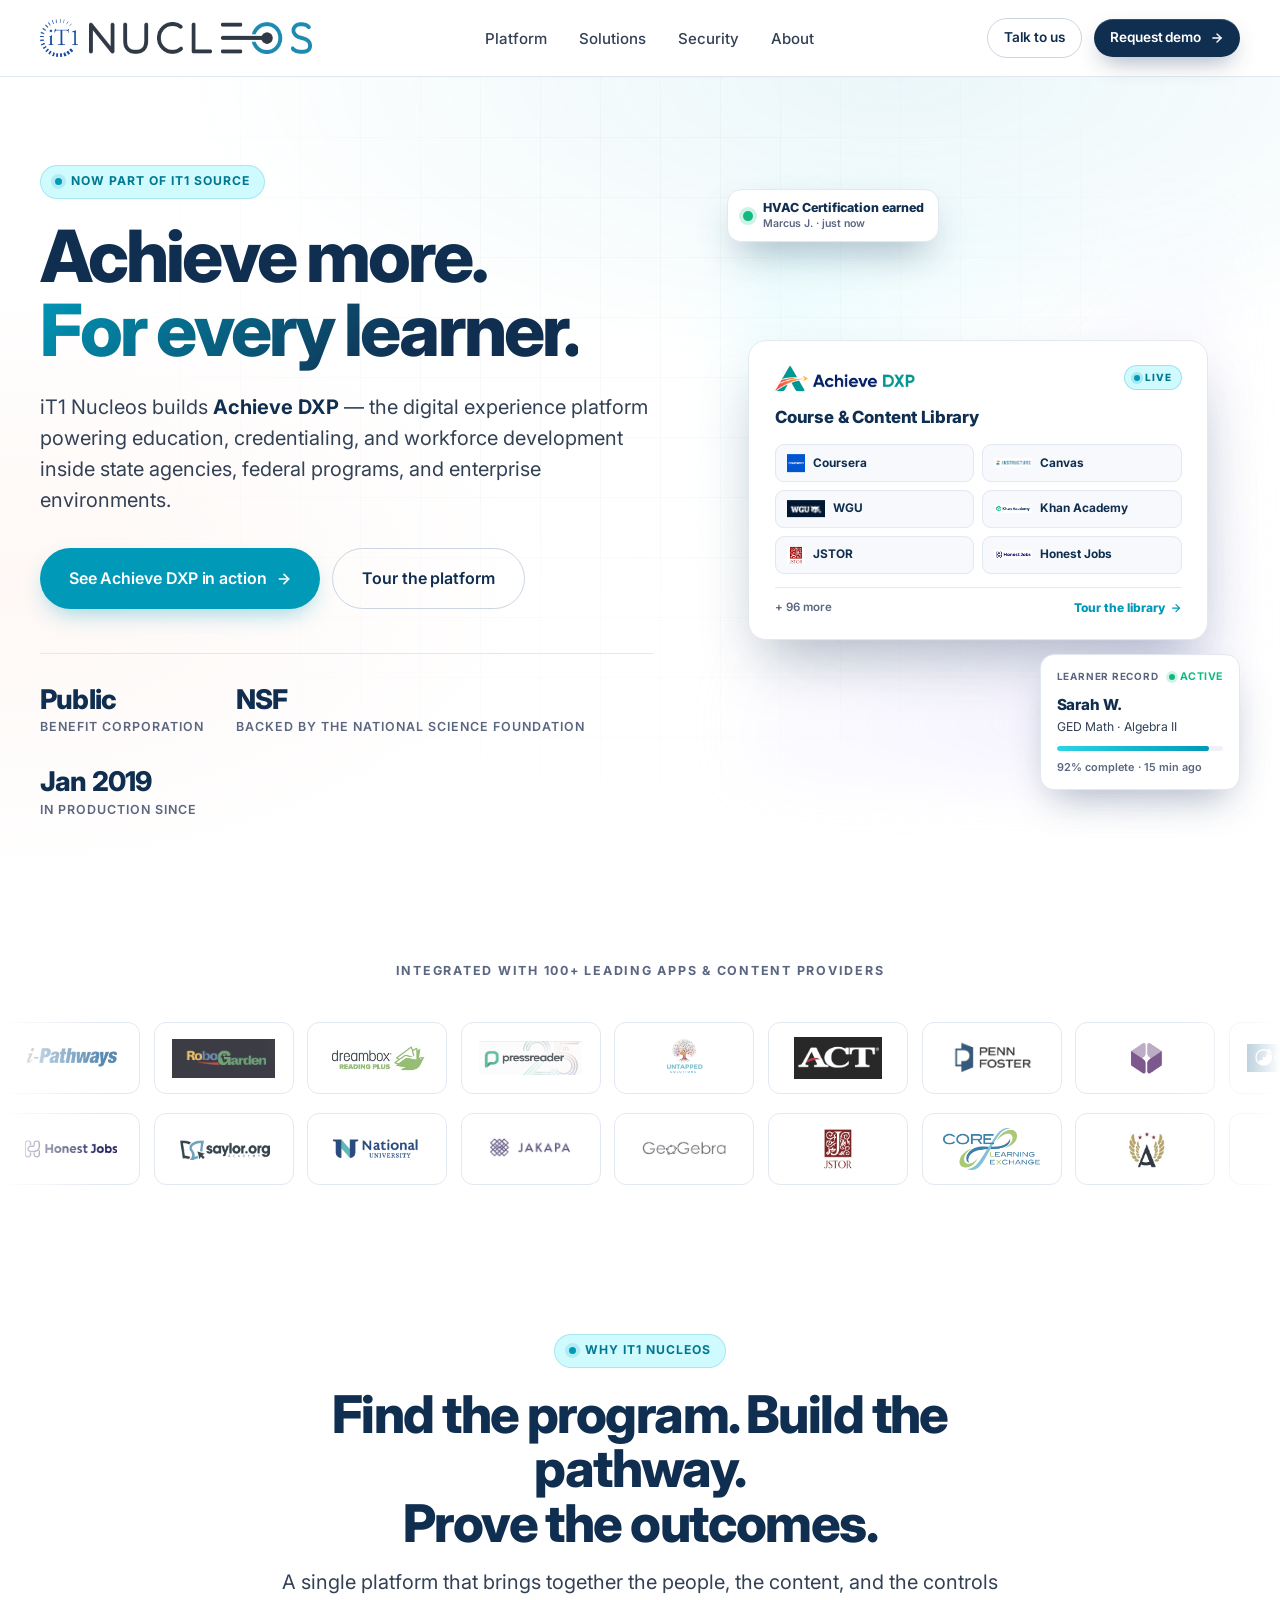
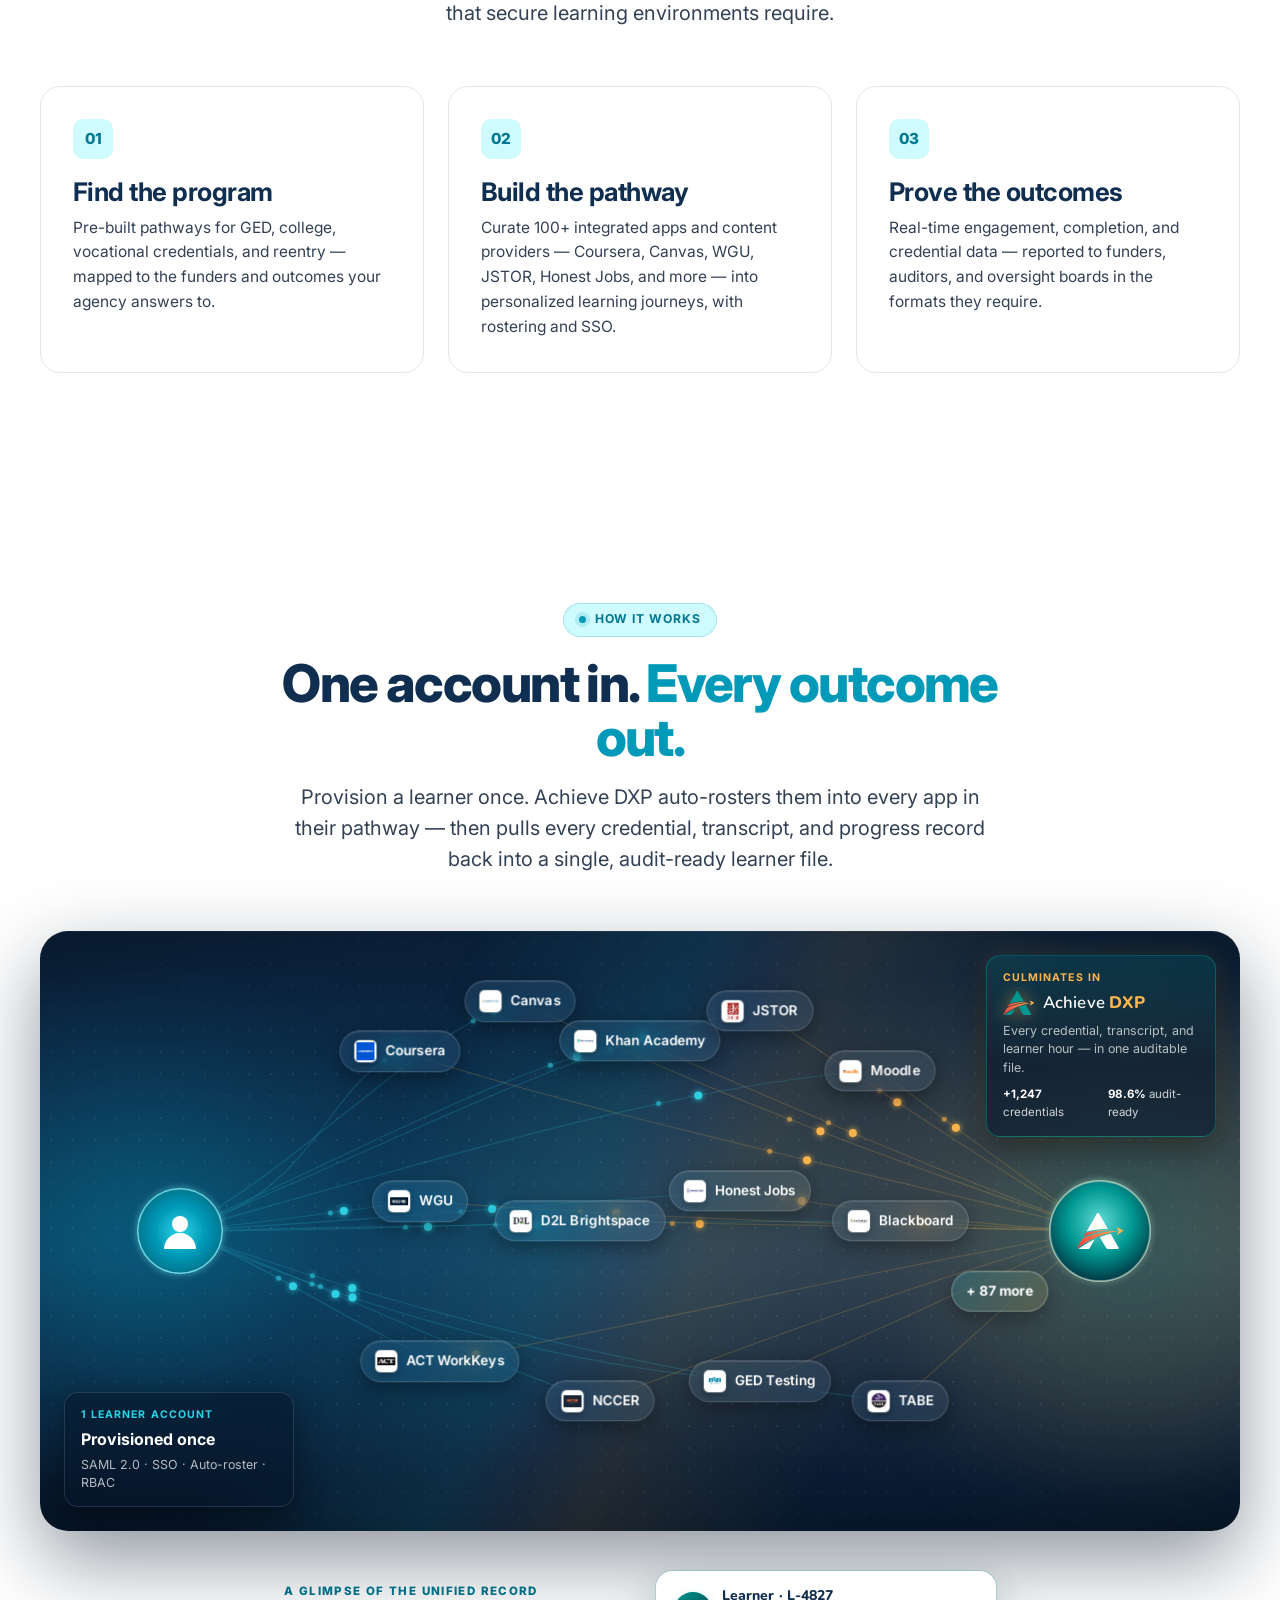
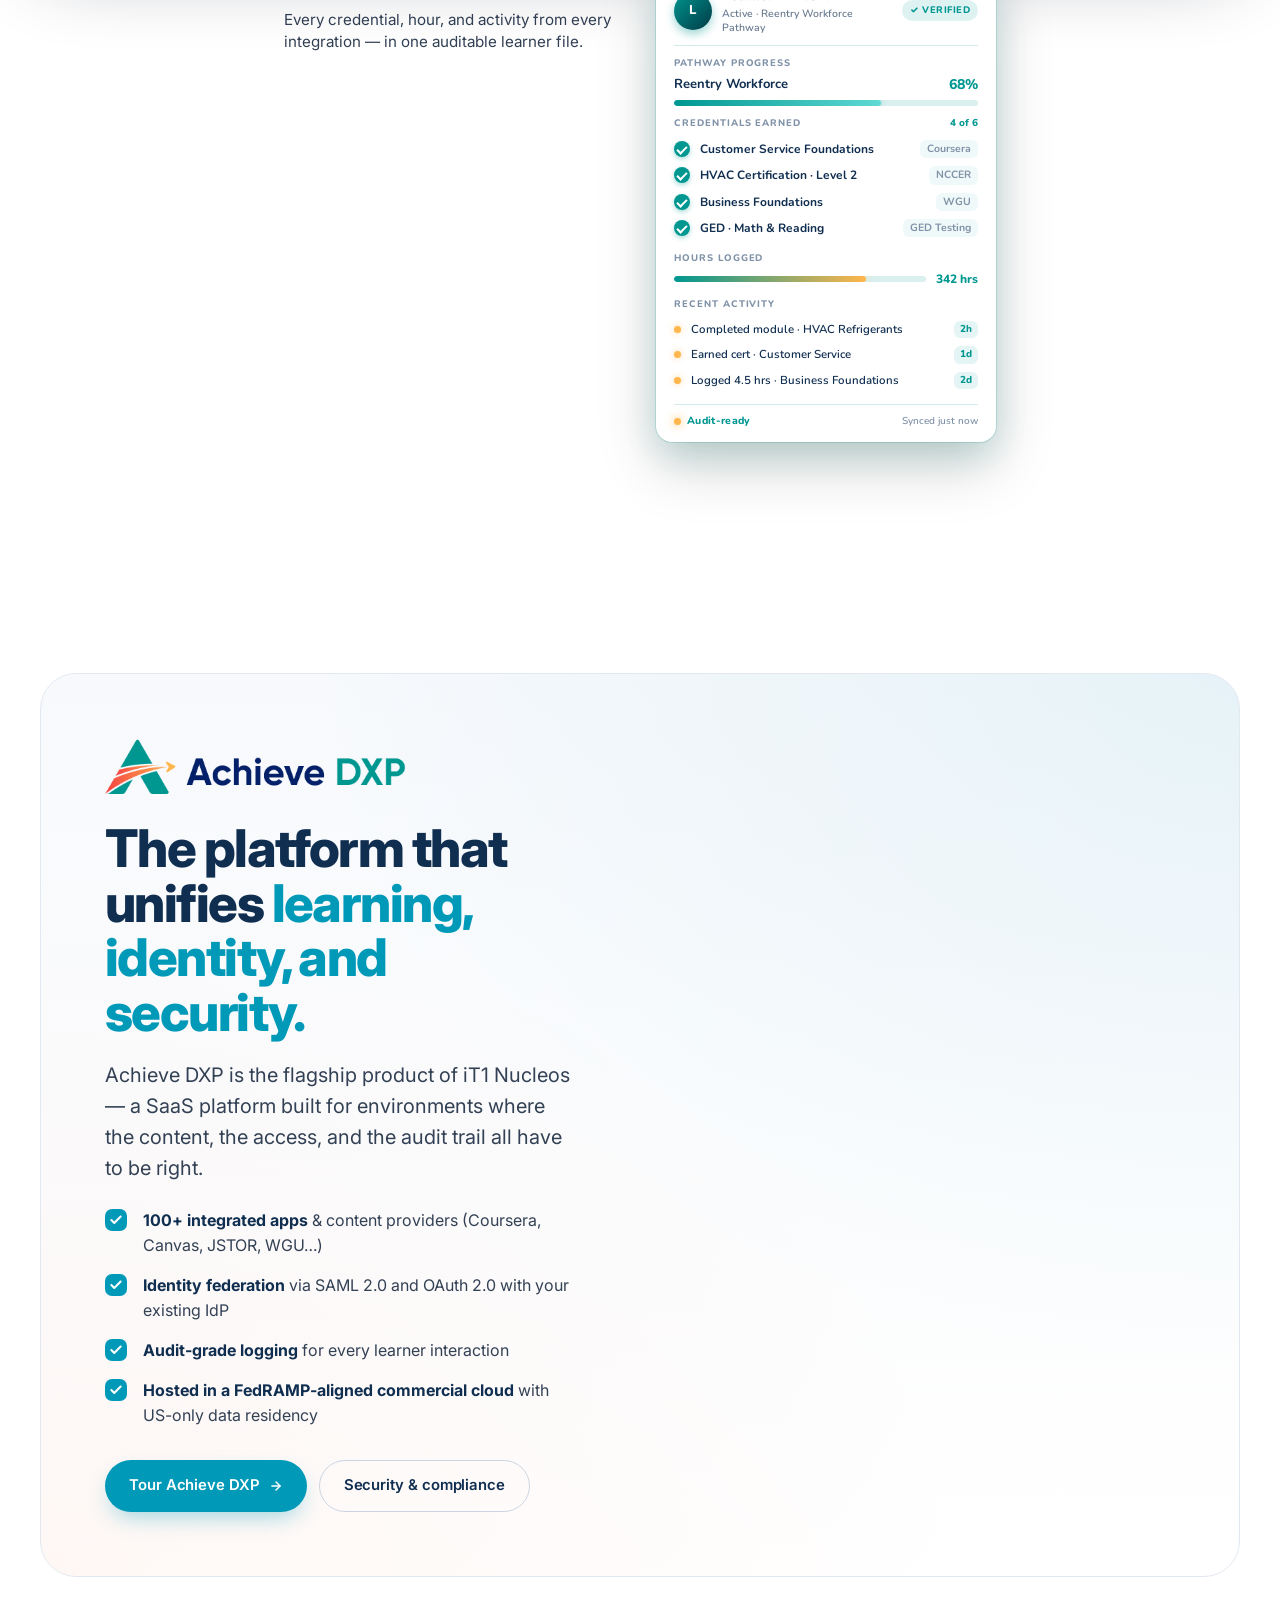
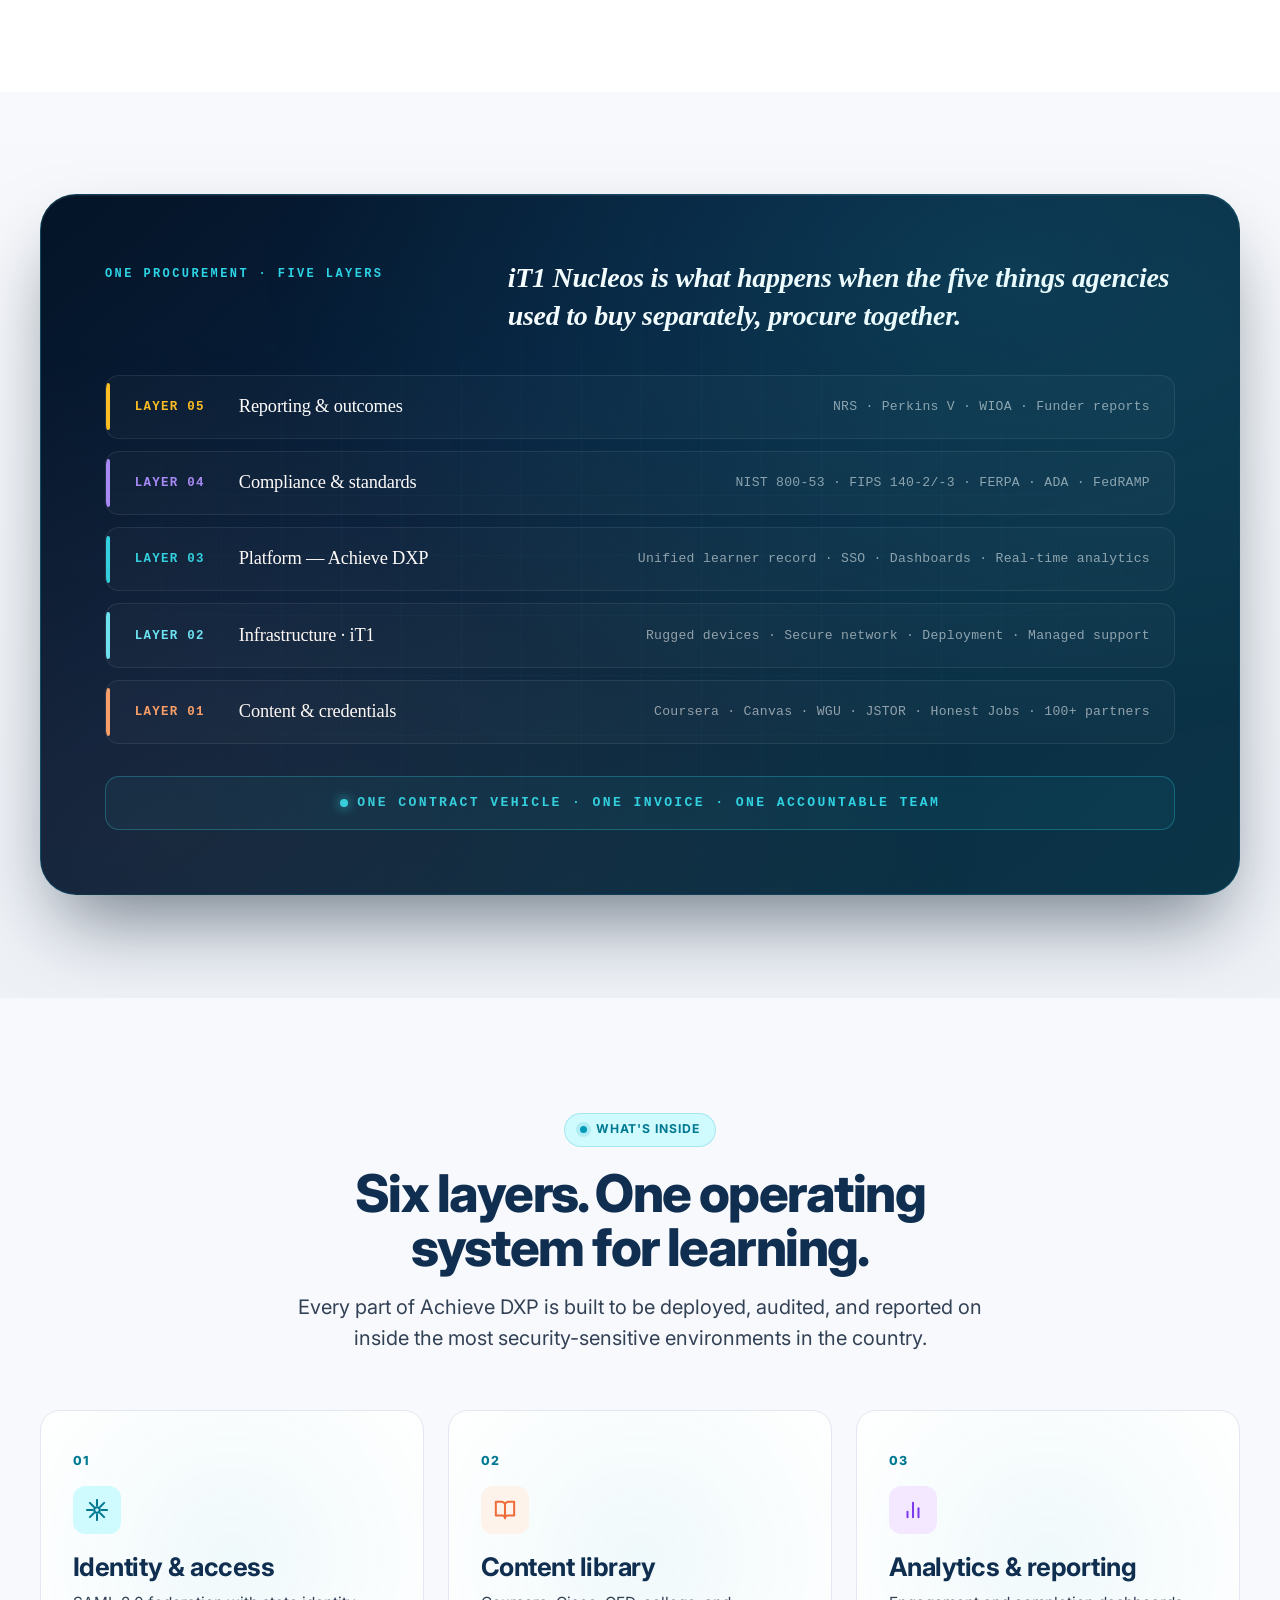
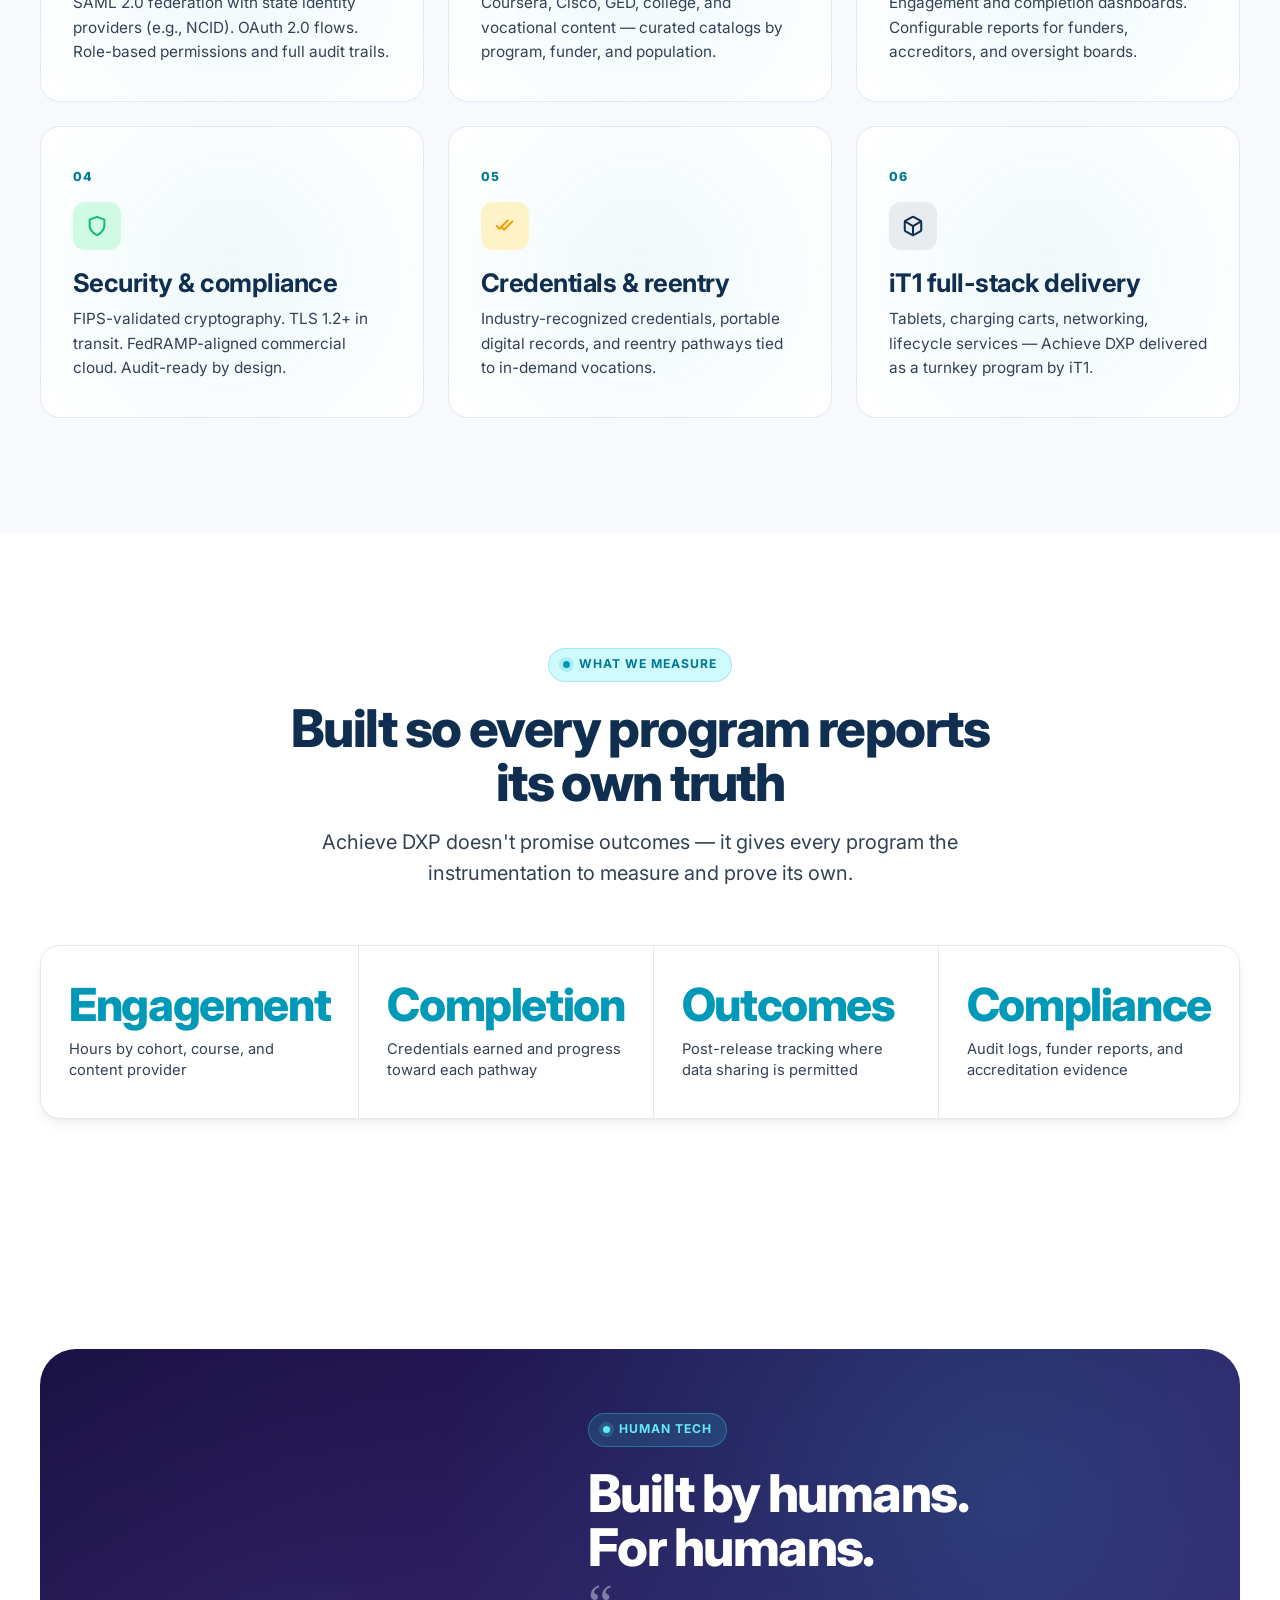
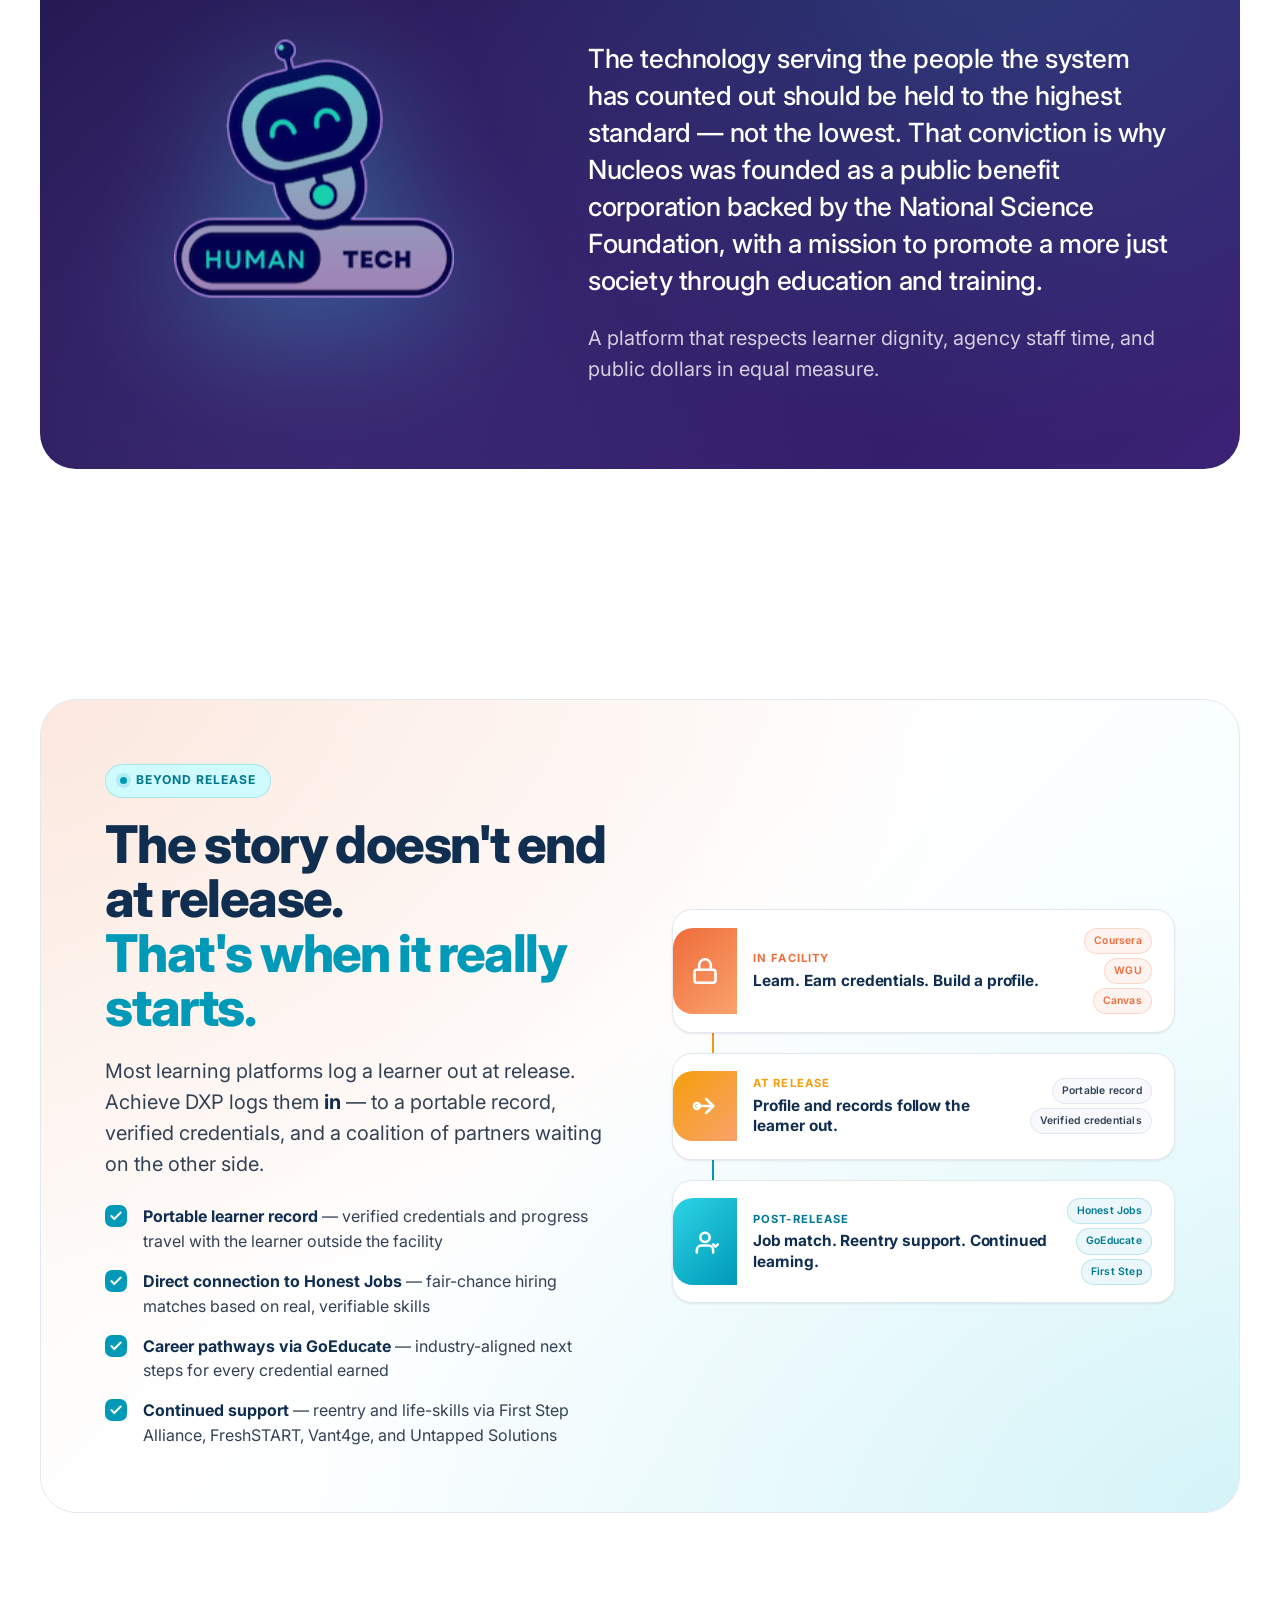
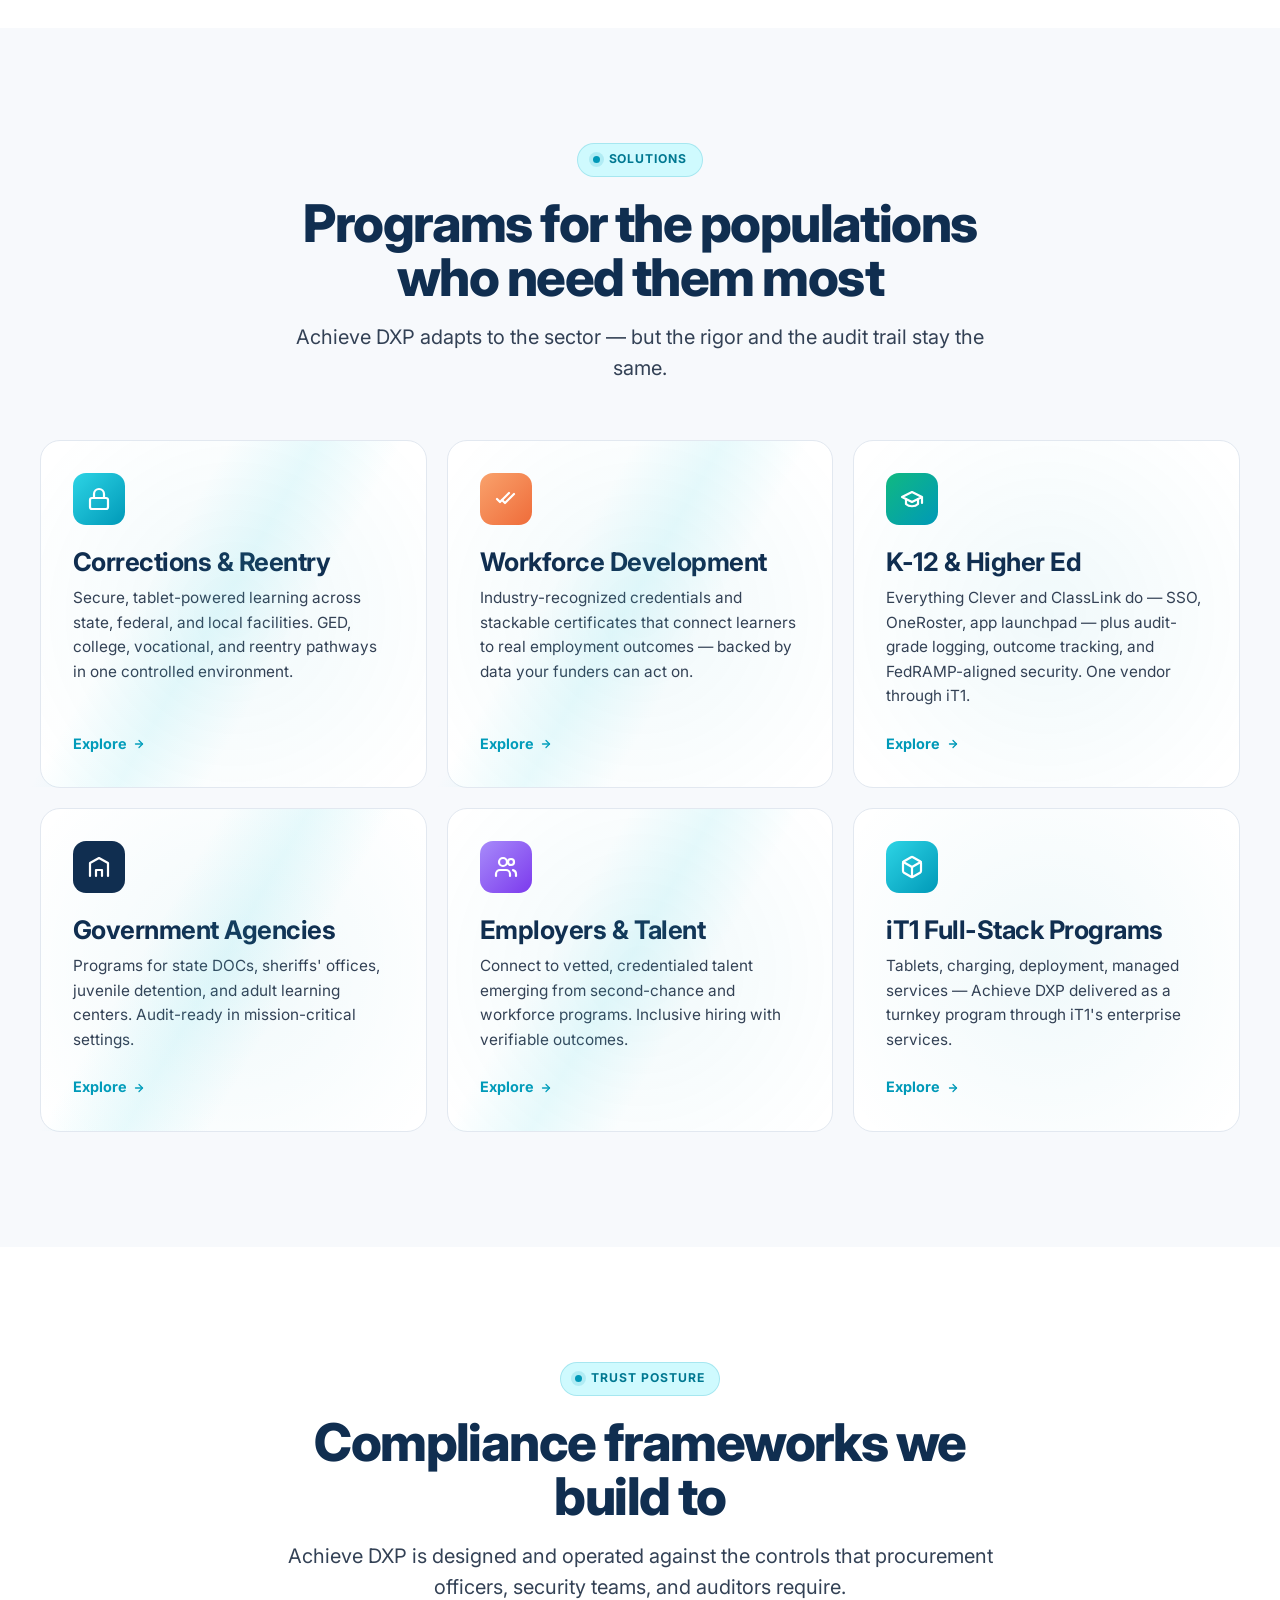
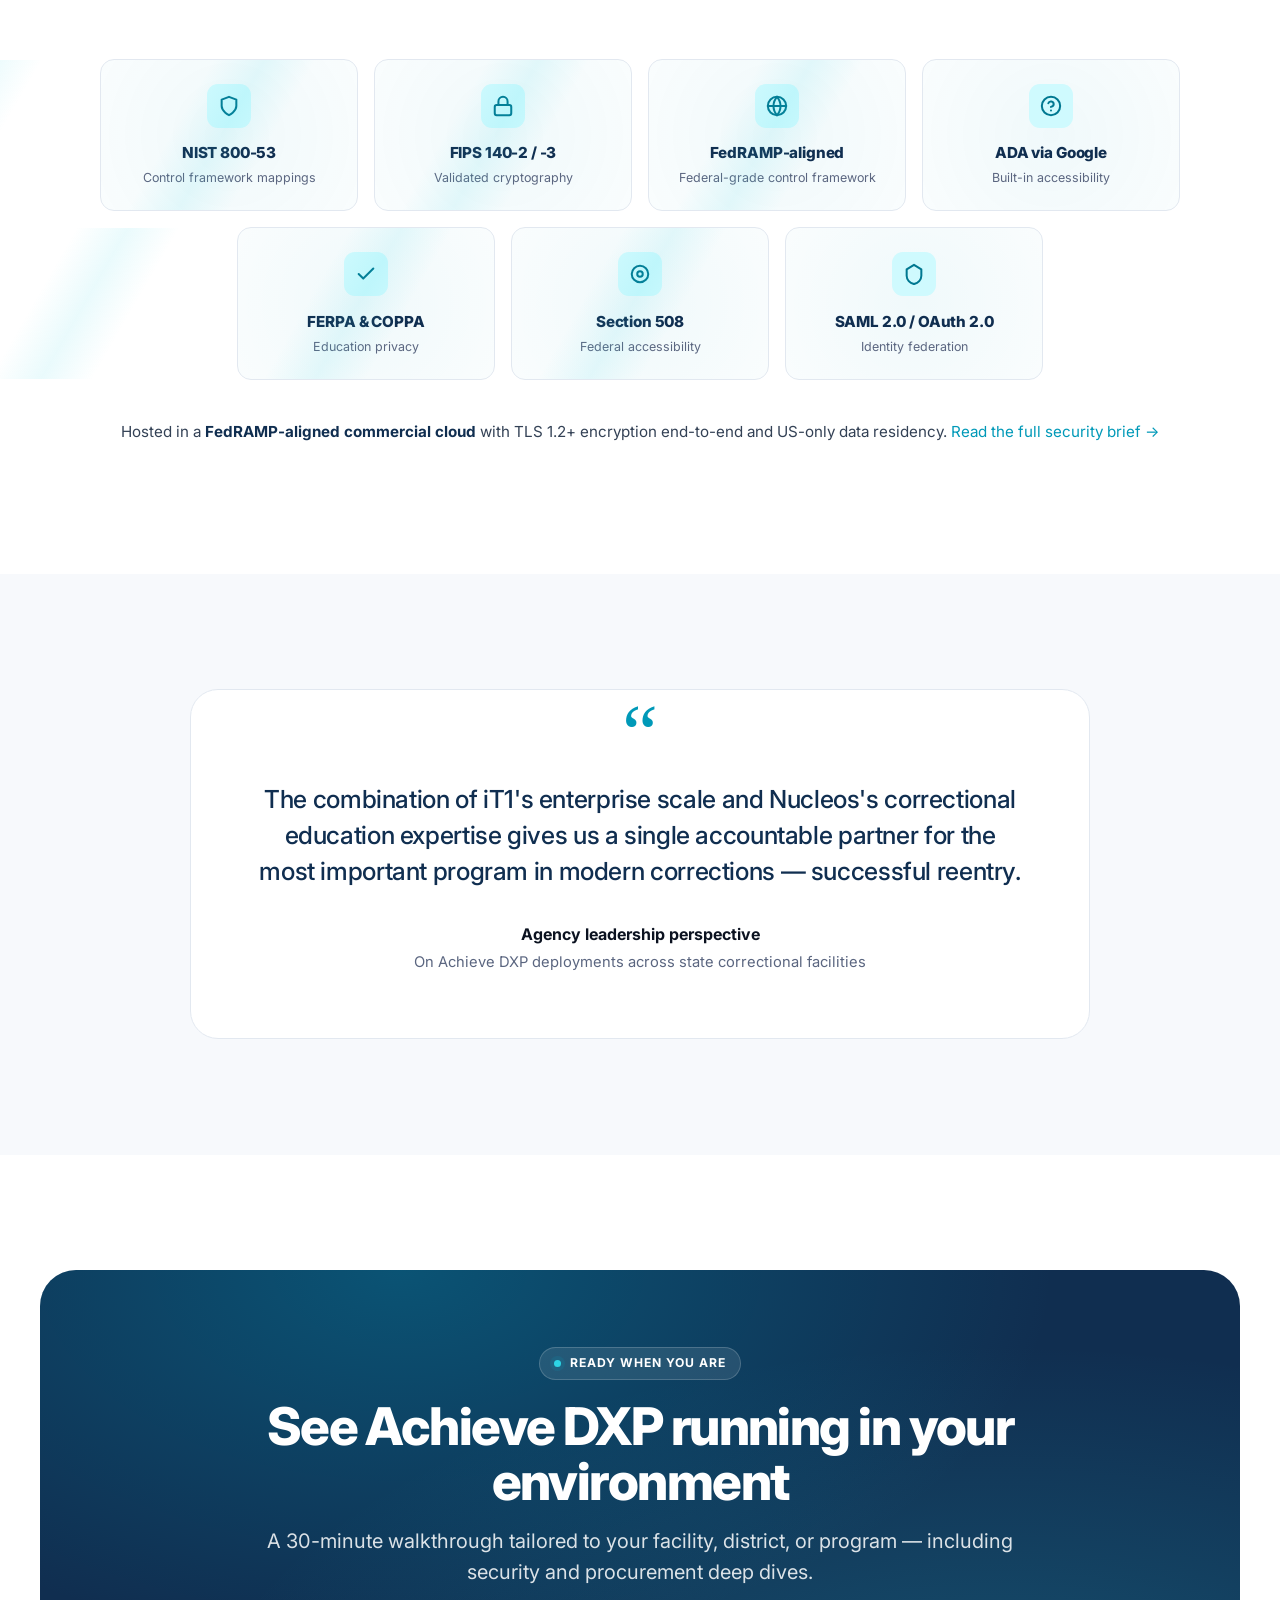
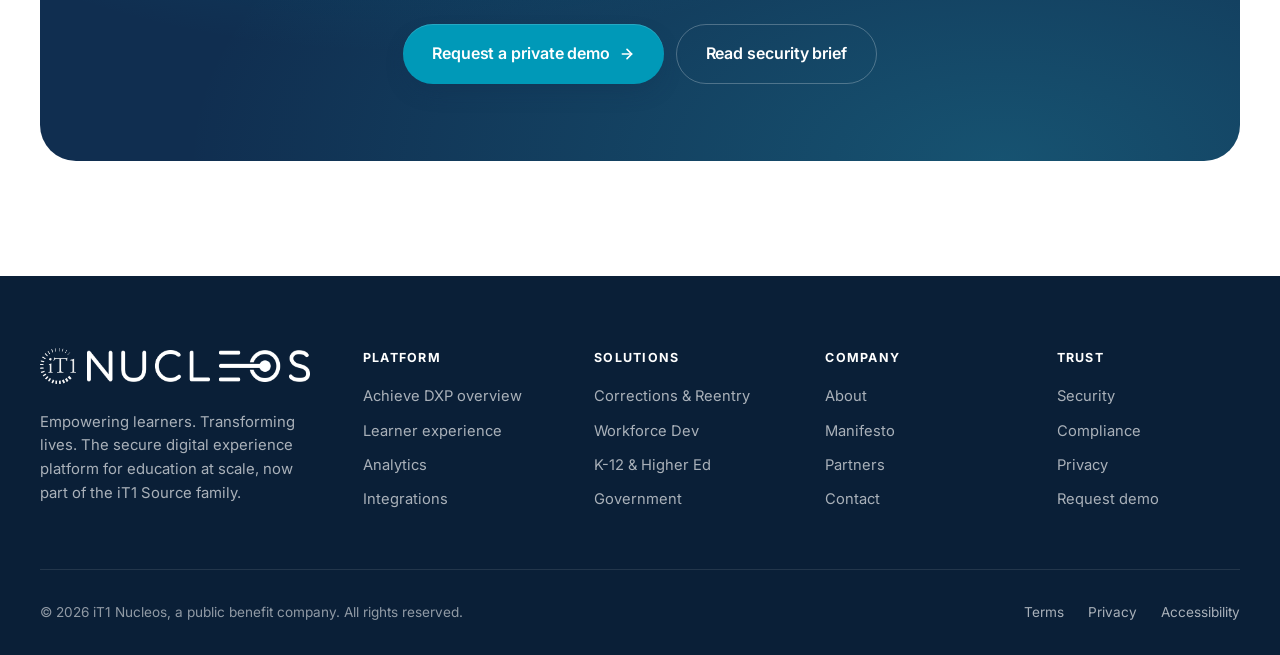
==== index.html @ 18da0114 "Real partner logos + move record card below stage (no overlap) Two issues fixed from screenshot revi" ====
<!doctype html>
<html lang="en">
<head>
<meta charset="utf-8" />
<meta name="viewport" content="width=device-width, initial-scale=1" />
<title>iT1 Nucleos — Achieve More. Powering Education at Scale.</title>
<meta name="description" content="iT1 Nucleos builds Achieve DXP — the secure digital experience platform powering education, credentialing, and reentry for state agencies, federal partners, and enterprise customers." />
<meta property="og:title" content="iT1 Nucleos — Achieve More" />
<meta property="og:description" content="The secure digital experience platform powering education, credentialing, and reentry." />
<link rel="preconnect" href="https://fonts.googleapis.com" />
<link rel="preconnect" href="https://fonts.gstatic.com" crossorigin />
<link rel="stylesheet" href="https://fonts.googleapis.com/css2?family=Inter:wght@400;500;600;700;800&family=Nunito:wght@600;700;800&display=swap" />
<link rel="stylesheet" href="assets/css/styles.css" />
<link rel="icon" type="image/png" href="assets/images/nucleos-logo-official.png" />
</head>
<body>

<!-- NAV -->
<div class="nav-wrap">
  <nav class="container nav" aria-label="Primary">
    <a class="brand" href="index.html" aria-label="iT1 Nucleos">
      <img class="brand-it1" src="assets/images/it1-logo.png" alt="iT1" />
      <img class="brand-logo" src="assets/images/nucleos-logo-official.png" alt="Nucleos" />
    </a>
    <ul class="nav-links">
      <li><a href="platform.html">Platform</a></li>
      <li><a href="solutions.html">Solutions</a></li>
      <li><a href="security.html">Security</a></li>
      <li><a href="about.html">About</a></li>
    </ul>
    <div class="nav-cta">
      <a class="btn btn-ghost btn-sm" href="contact.html">Talk to us</a>
      <a class="btn btn-primary btn-sm" href="contact.html#demo">Request demo
        <svg class="arrow" width="14" height="14" viewBox="0 0 24 24" fill="none" stroke="currentColor" stroke-width="2.4" stroke-linecap="round" stroke-linejoin="round"><line x1="5" y1="12" x2="19" y2="12"/><polyline points="12 5 19 12 12 19"/></svg>
      </a>
      <button class="menu-toggle" data-menu-toggle aria-label="Open menu">
        <svg width="20" height="20" viewBox="0 0 24 24" fill="none" stroke="currentColor" stroke-width="2.4" stroke-linecap="round"><line x1="3" y1="6" x2="21" y2="6"/><line x1="3" y1="12" x2="21" y2="12"/><line x1="3" y1="18" x2="21" y2="18"/></svg>
      </button>
    </div>
  </nav>
</div>

<aside class="mobile-panel" data-mobile-panel>
  <button class="close" data-mobile-close aria-label="Close menu">
    <svg width="20" height="20" viewBox="0 0 24 24" fill="none" stroke="currentColor" stroke-width="2.4" stroke-linecap="round"><line x1="18" y1="6" x2="6" y2="18"/><line x1="6" y1="6" x2="18" y2="18"/></svg>
  </button>
  <a href="platform.html">Platform</a>
  <a href="solutions.html">Solutions</a>
  <a href="security.html">Security</a>
  <a href="about.html">About</a>
  <a href="contact.html">Contact</a>
  <a class="btn btn-primary" href="contact.html#demo">Request demo</a>
</aside>

<!-- HERO -->
<section class="hero">
  <div class="container hero-grid">
    <div class="hero-copy">
      <span class="eyebrow"><span class="dot"></span> Now part of iT1 Source</span>
      <h1>Achieve more.<br/><span class="brand-gradient">For every learner.</span></h1>
      <p class="lead">iT1 Nucleos builds <strong style="color:var(--navy);font-weight:700">Achieve DXP</strong> — the digital experience platform powering education, credentialing, and workforce development inside state agencies, federal programs, and enterprise environments.</p>
      <div class="hero-actions">
        <a class="btn btn-teal btn-lg" href="contact.html#demo">
          See Achieve DXP in action
          <svg class="arrow" width="16" height="16" viewBox="0 0 24 24" fill="none" stroke="currentColor" stroke-width="2.4" stroke-linecap="round" stroke-linejoin="round"><line x1="5" y1="12" x2="19" y2="12"/><polyline points="12 5 19 12 12 19"/></svg>
        </a>
        <a class="btn btn-ghost btn-lg" href="platform.html">Tour the platform</a>
      </div>

      <div class="hero-trust">
        <div class="hero-trust-item">
          <span class="num">Public</span>
          <span class="lbl">Benefit corporation</span>
        </div>
        <div class="hero-trust-item">
          <span class="num">NSF</span>
          <span class="lbl">Backed by the National Science Foundation</span>
        </div>
        <div class="hero-trust-item">
          <span class="num">Jan 2019</span>
          <span class="lbl">In production since</span>
        </div>
      </div>
    </div>

    <div class="hero-visual hv-product-only" data-parallax="0.05">
      <!-- Main product card — Achieve DXP library UI -->
      <div class="hv-card hv-card-large">
        <div class="hv-card-head">
          <img src="assets/images/achievedxp-logo.png" alt="Achieve DXP" class="hv-card-logo" />
          <span class="hv-card-pill">Live</span>
        </div>
        <div class="hv-card-title">Course &amp; Content Library</div>
        <div class="hv-card-apps hv-card-apps-grid">
          <div class="hv-app">
            <img src="assets/images/partners/coursera.png" alt="Coursera" />
            <span>Coursera</span>
          </div>
          <div class="hv-app">
            <img src="assets/images/partners/canvas-instructure.png" alt="Canvas" />
            <span>Canvas</span>
          </div>
          <div class="hv-app">
            <img src="assets/images/partners/western-governors-university.jpg" alt="WGU" />
            <span>WGU</span>
          </div>
          <div class="hv-app">
            <img src="assets/images/partners/khan-academy.png" alt="Khan Academy" />
            <span>Khan Academy</span>
          </div>
          <div class="hv-app">
            <img src="assets/images/partners/jstor.png" alt="JSTOR" />
            <span>JSTOR</span>
          </div>
          <div class="hv-app">
            <img src="assets/images/partners/honest-jobs.png" alt="Honest Jobs" />
            <span>Honest Jobs</span>
          </div>
        </div>
        <div class="hv-card-foot">
          <span class="hv-count">+ 96 more</span>
          <a href="platform.html#see-it" class="hv-explore">Tour the library
            <svg width="12" height="12" viewBox="0 0 24 24" fill="none" stroke="currentColor" stroke-width="2.6" stroke-linecap="round" stroke-linejoin="round"><line x1="5" y1="12" x2="19" y2="12"/><polyline points="12 5 19 12 12 19"/></svg>
          </a>
        </div>
      </div>

      <!-- Floating credential notification -->
      <div class="hv-notif">
        <div class="hv-notif-dot"></div>
        <div class="hv-notif-body">
          <div class="hv-notif-title">HVAC Certification earned</div>
          <div class="hv-notif-sub">Marcus J. · just now</div>
        </div>
      </div>

      <!-- Floating learner-record card -->
      <div class="hv-record">
        <div class="hv-record-head">
          <span class="hv-record-label">Learner record</span>
          <span class="hv-record-status">Active</span>
        </div>
        <div class="hv-record-name">Sarah W.</div>
        <div class="hv-record-course">GED Math · Algebra II</div>
        <div class="hv-record-bar"><i style="width:92%"></i></div>
        <div class="hv-record-meta"><span>92% complete</span><span>· 15 min ago</span></div>
      </div>
    </div>
  </div>
</section>

<!-- LOGO CAROUSEL -->
<section class="section-tight logo-carousel">
  <div class="container">
    <p style="text-align:center;font-size:0.78rem;letter-spacing:0.14em;text-transform:uppercase;font-weight:700;margin:0 0 2rem;color:var(--ink-mute)">Integrated with 100+ leading apps &amp; content providers</p>
  </div>
  <div class="lc-row">
    <div class="lc-track lc-track-left"><a class="ls-tile" href="https://www.i-pathways.org/" target="_blank" rel="noopener" title="i-Pathways"><img src="assets/images/partners/i-pathways.png" alt="i-Pathways" loading="lazy" /></a><a class="ls-tile" href="https://robogarden.ca/" target="_blank" rel="noopener" title="RoboGarden"><img src="assets/images/partners/robogarden.png" alt="RoboGarden" loading="lazy" /></a><a class="ls-tile" href="https://www.readingplus.com/" target="_blank" rel="noopener" title="Reading Plus"><img src="assets/images/partners/reading-plus.jpg" alt="Reading Plus" loading="lazy" /></a><a class="ls-tile" href="https://www.pressreader.com/" target="_blank" rel="noopener" title="PressReader"><img src="assets/images/partners/pressreader.jpg" alt="PressReader" loading="lazy" /></a><a class="ls-tile" href="https://untappedsolutions.io/" target="_blank" rel="noopener" title="Untapped Solutions"><img src="assets/images/partners/untapped-solutions.png" alt="Untapped Solutions" loading="lazy" /></a><a class="ls-tile" href="https://www.act.org/content/act/en/products-and-services/workkeys-for-workforce-developers.html" target="_blank" rel="noopener" title="ACT WorkKeys"><img src="assets/images/partners/act-workkeys.png" alt="ACT WorkKeys" loading="lazy" /></a><a class="ls-tile" href="https://www.pennfoster.edu/" target="_blank" rel="noopener" title="Penn Foster Online Career School"><img src="assets/images/partners/penn-foster-online-career-school.png" alt="Penn Foster Online Career School" loading="lazy" /></a><a class="ls-tile" href="https://codeanywhere.com/" target="_blank" rel="noopener" title="CodeAnywhere"><img src="assets/images/partners/codeanywhere.png" alt="CodeAnywhere" loading="lazy" /></a><a class="ls-tile" href="https://cypherworx.com/" target="_blank" rel="noopener" title="CypherWorx"><img src="assets/images/partners/cypherworx.png" alt="CypherWorx" loading="lazy" /></a><a class="ls-tile" href="https://www.servsafe.com/" target="_blank" rel="noopener" title="ServSafe"><img src="assets/images/partners/servsafe.png" alt="ServSafe" loading="lazy" /></a><a class="ls-tile" href="https://www.britannica.com/" target="_blank" rel="noopener" title="Enyclopedia Britannica"><img src="assets/images/partners/enyclopedia-britannica.jpg" alt="Enyclopedia Britannica" loading="lazy" /></a><a class="ls-tile" href="https://www.d2l.com/" target="_blank" rel="noopener" title="D2L"><img src="assets/images/partners/d2l.png" alt="D2L" loading="lazy" /></a><a class="ls-tile" href="https://www.entrenuity.com/" target="_blank" rel="noopener" title="Entrenuity"><img src="assets/images/partners/entrenuity.png" alt="Entrenuity" loading="lazy" /></a><a class="ls-tile" href="https://www.2ndopp.com/" target="_blank" rel="noopener" title="2nd Opp"><img src="assets/images/partners/2nd-opp.jpg" alt="2nd Opp" loading="lazy" /></a><a class="ls-tile" href="https://www.rezme.app/" target="_blank" rel="noopener" title="RézMe"><img src="assets/images/partners/r-zme.png" alt="RézMe" loading="lazy" /></a><a class="ls-tile" href="https://www.instructure.com/canvas/higher-education/platform/open" target="_blank" rel="noopener" title="Canvas (Instructure)"><img src="assets/images/partners/canvas-instructure.png" alt="Canvas (Instructure)" loading="lazy" /></a><a class="ls-tile" href="https://www.burlingtonenglish.com/" target="_blank" rel="noopener" title="Burlington English"><img src="assets/images/partners/burlington-english.png" alt="Burlington English" loading="lazy" /></a><a class="ls-tile" href="https://correctionslifeskills.com/" target="_blank" rel="noopener" title="ACCI"><img src="assets/images/partners/acci.png" alt="ACCI" loading="lazy" /></a><a class="ls-tile" href="https://www.nccer.org/workforce-development-programs/virtual-training?gclid=EAIaIQobChMIkMKEmvLy6QIVZRitBh3xdgkuEAAYASAAEgIJ7fD_BwE" target="_blank" rel="noopener" title="NCCER / Pearson Books"><img src="assets/images/partners/nccer-pearson-books.png" alt="NCCER / Pearson Books" loading="lazy" /></a><a class="ls-tile" href="https://svhs.co/" target="_blank" rel="noopener" title="Silicon Valley High School"><img src="assets/images/partners/silicon-valley-high-school.png" alt="Silicon Valley High School" loading="lazy" /></a><a class="ls-tile" href="https://www.aleks.com/about_aleks/overview" target="_blank" rel="noopener" title="ALEKS"><img src="assets/images/partners/aleks.png" alt="ALEKS" loading="lazy" /></a><a class="ls-tile" href="https://www.g-wonlinetextbooks.com/" target="_blank" rel="noopener" title="G+W Automotive"><img src="assets/images/partners/g-w-automotive.png" alt="G+W Automotive" loading="lazy" /></a><a class="ls-tile" href="https://www.ed2go.com/" target="_blank" rel="noopener" title="Ed2Go"><img src="assets/images/partners/ed2go.jpg" alt="Ed2Go" loading="lazy" /></a><a class="ls-tile" href="https://purposeu.weebly.com/" target="_blank" rel="noopener" title="Purpose University"><img src="assets/images/partners/purpose-university.png" alt="Purpose University" loading="lazy" /></a><a class="ls-tile" href="https://www.renaissance.com/products/" target="_blank" rel="noopener" title="Star Renaissance"><img src="assets/images/partners/star-renaissance.jpg" alt="Star Renaissance" loading="lazy" /></a><a class="ls-tile" href="https://www.careersafeonline.com/" target="_blank" rel="noopener" title="Career Safe"><img src="assets/images/partners/career-safe.png" alt="Career Safe" loading="lazy" /></a><a class="ls-tile" href="https://premiervirtual.com/" target="_blank" rel="noopener" title="Premier Virtual"><img src="assets/images/partners/premier-virtual.jpg" alt="Premier Virtual" loading="lazy" /></a><a class="ls-tile" href="https://www.acilearning.com/" target="_blank" rel="noopener" title="ACI Learning"><img src="assets/images/partners/aci-learning.jpg" alt="ACI Learning" loading="lazy" /></a><a class="ls-tile" href="https://www.khanacademy.org/" target="_blank" rel="noopener" title="Khan Academy"><img src="assets/images/partners/khan-academy.png" alt="Khan Academy" loading="lazy" /></a><a class="ls-tile" href="https://www.intellezy.com/" target="_blank" rel="noopener" title="Intellezy"><img src="assets/images/partners/intellezy.webp" alt="Intellezy" loading="lazy" /></a><a class="ls-tile" href="https://www.ck12.org/teacher/" target="_blank" rel="noopener" title="CK-12"><img src="assets/images/partners/ck-12.png" alt="CK-12" loading="lazy" /></a><a class="ls-tile" href="https://www.nroc.org/" target="_blank" rel="noopener" title="NROC EdReady"><img src="assets/images/partners/nroc-edready.png" alt="NROC EdReady" loading="lazy" /></a><a class="ls-tile" href="https://phet.colorado.edu/" target="_blank" rel="noopener" title="Phet"><img src="assets/images/partners/phet.jpg" alt="Phet" loading="lazy" /></a><a class="ls-tile" href="https://www.pairin.com/" target="_blank" rel="noopener" title="Pairin - Skill Tracking and Development, and Career Pathways"><img src="assets/images/partners/pairin-skill-tracking-and-development-and-career-pathways.png" alt="Pairin - Skill Tracking and Development, and Career Pathways" loading="lazy" /></a><a class="ls-tile" href="https://www.interplaylearning.com/" target="_blank" rel="noopener" title="Interplay VR"><img src="assets/images/partners/interplay-vr.svg" alt="Interplay VR" loading="lazy" /></a><a class="ls-tile" href="https://www.paradigmiq.com/" target="_blank" rel="noopener" title="Paradigm"><img src="assets/images/partners/paradigm.png" alt="Paradigm" loading="lazy" /></a><a class="ls-tile" href="https://readinghorizons.com/" target="_blank" rel="noopener" title="Reading Horizons"><img src="assets/images/partners/reading-horizons.jpg" alt="Reading Horizons" loading="lazy" /></a><a class="ls-tile" href="https://la.ixl.com/" target="_blank" rel="noopener" title="IXL Learning"><img src="assets/images/partners/ixl-learning.jpg" alt="IXL Learning" loading="lazy" /></a><a class="ls-tile" href="https://brightthinker.com/" target="_blank" rel="noopener" title="BrightThinker"><img src="assets/images/partners/brightthinker.png" alt="BrightThinker" loading="lazy" /></a><a class="ls-tile" href="https://readtheory.org/" target="_blank" rel="noopener" title="ReadTheory"><img src="assets/images/partners/readtheory.png" alt="ReadTheory" loading="lazy" /></a><a class="ls-tile" href="https://www.blackboard.com/" target="_blank" rel="noopener" title="Blackboard (Anthology)"><img src="assets/images/partners/blackboard-anthology.png" alt="Blackboard (Anthology)" loading="lazy" /></a><a class="ls-tile" href="https://www.firststepalliance.org/" target="_blank" rel="noopener" title="First Step Alliance"><img src="assets/images/partners/first-step-alliance.png" alt="First Step Alliance" loading="lazy" /></a><a class="ls-tile" href="https://hiset.ets.org/" target="_blank" rel="noopener" title="HiSET"><img src="assets/images/partners/hiset.png" alt="HiSET" loading="lazy" /></a><a class="ls-tile" href="https://www.icevonline.com/" target="_blank" rel="noopener" title="ICEV"><img src="assets/images/partners/icev.png" alt="ICEV" loading="lazy" /></a><a class="ls-tile" href="https://www.ascendmath.com/" target="_blank" rel="noopener" title="Ascend Math"><img src="assets/images/partners/ascend-math.jpg" alt="Ascend Math" loading="lazy" /></a><a class="ls-tile" href="https://www.goeducate.com/" target="_blank" rel="noopener" title="GoEducate"><img src="assets/images/partners/goeducate.png" alt="GoEducate" loading="lazy" /></a><a class="ls-tile" href="https://www.reboundallstars.com/" target="_blank" rel="noopener" title="Rebound AllStars"><img src="assets/images/partners/rebound-allstars.png" alt="Rebound AllStars" loading="lazy" /></a><a class="ls-tile" href="https://transfrinc.com/" target="_blank" rel="noopener" title="Transfr"><img src="assets/images/partners/transfr.jpg" alt="Transfr" loading="lazy" /></a><a class="ls-tile" href="https://www.i-pathways.org/" target="_blank" rel="noopener" title="i-Pathways"><img src="assets/images/partners/i-pathways.png" alt="i-Pathways" loading="lazy" /></a><a class="ls-tile" href="https://robogarden.ca/" target="_blank" rel="noopener" title="RoboGarden"><img src="assets/images/partners/robogarden.png" alt="RoboGarden" loading="lazy" /></a><a class="ls-tile" href="https://www.readingplus.com/" target="_blank" rel="noopener" title="Reading Plus"><img src="assets/images/partners/reading-plus.jpg" alt="Reading Plus" loading="lazy" /></a><a class="ls-tile" href="https://www.pressreader.com/" target="_blank" rel="noopener" title="PressReader"><img src="assets/images/partners/pressreader.jpg" alt="PressReader" loading="lazy" /></a><a class="ls-tile" href="https://untappedsolutions.io/" target="_blank" rel="noopener" title="Untapped Solutions"><img src="assets/images/partners/untapped-solutions.png" alt="Untapped Solutions" loading="lazy" /></a><a class="ls-tile" href="https://www.act.org/content/act/en/products-and-services/workkeys-for-workforce-developers.html" target="_blank" rel="noopener" title="ACT WorkKeys"><img src="assets/images/partners/act-workkeys.png" alt="ACT WorkKeys" loading="lazy" /></a><a class="ls-tile" href="https://www.pennfoster.edu/" target="_blank" rel="noopener" title="Penn Foster Online Career School"><img src="assets/images/partners/penn-foster-online-career-school.png" alt="Penn Foster Online Career School" loading="lazy" /></a><a class="ls-tile" href="https://codeanywhere.com/" target="_blank" rel="noopener" title="CodeAnywhere"><img src="assets/images/partners/codeanywhere.png" alt="CodeAnywhere" loading="lazy" /></a><a class="ls-tile" href="https://cypherworx.com/" target="_blank" rel="noopener" title="CypherWorx"><img src="assets/images/partners/cypherworx.png" alt="CypherWorx" loading="lazy" /></a><a class="ls-tile" href="https://www.servsafe.com/" target="_blank" rel="noopener" title="ServSafe"><img src="assets/images/partners/servsafe.png" alt="ServSafe" loading="lazy" /></a><a class="ls-tile" href="https://www.britannica.com/" target="_blank" rel="noopener" title="Enyclopedia Britannica"><img src="assets/images/partners/enyclopedia-britannica.jpg" alt="Enyclopedia Britannica" loading="lazy" /></a><a class="ls-tile" href="https://www.d2l.com/" target="_blank" rel="noopener" title="D2L"><img src="assets/images/partners/d2l.png" alt="D2L" loading="lazy" /></a><a class="ls-tile" href="https://www.entrenuity.com/" target="_blank" rel="noopener" title="Entrenuity"><img src="assets/images/partners/entrenuity.png" alt="Entrenuity" loading="lazy" /></a><a class="ls-tile" href="https://www.2ndopp.com/" target="_blank" rel="noopener" title="2nd Opp"><img src="assets/images/partners/2nd-opp.jpg" alt="2nd Opp" loading="lazy" /></a><a class="ls-tile" href="https://www.rezme.app/" target="_blank" rel="noopener" title="RézMe"><img src="assets/images/partners/r-zme.png" alt="RézMe" loading="lazy" /></a><a class="ls-tile" href="https://www.instructure.com/canvas/higher-education/platform/open" target="_blank" rel="noopener" title="Canvas (Instructure)"><img src="assets/images/partners/canvas-instructure.png" alt="Canvas (Instructure)" loading="lazy" /></a><a class="ls-tile" href="https://www.burlingtonenglish.com/" target="_blank" rel="noopener" title="Burlington English"><img src="assets/images/partners/burlington-english.png" alt="Burlington English" loading="lazy" /></a><a class="ls-tile" href="https://correctionslifeskills.com/" target="_blank" rel="noopener" title="ACCI"><img src="assets/images/partners/acci.png" alt="ACCI" loading="lazy" /></a><a class="ls-tile" href="https://www.nccer.org/workforce-development-programs/virtual-training?gclid=EAIaIQobChMIkMKEmvLy6QIVZRitBh3xdgkuEAAYASAAEgIJ7fD_BwE" target="_blank" rel="noopener" title="NCCER / Pearson Books"><img src="assets/images/partners/nccer-pearson-books.png" alt="NCCER / Pearson Books" loading="lazy" /></a><a class="ls-tile" href="https://svhs.co/" target="_blank" rel="noopener" title="Silicon Valley High School"><img src="assets/images/partners/silicon-valley-high-school.png" alt="Silicon Valley High School" loading="lazy" /></a><a class="ls-tile" href="https://www.aleks.com/about_aleks/overview" target="_blank" rel="noopener" title="ALEKS"><img src="assets/images/partners/aleks.png" alt="ALEKS" loading="lazy" /></a><a class="ls-tile" href="https://www.g-wonlinetextbooks.com/" target="_blank" rel="noopener" title="G+W Automotive"><img src="assets/images/partners/g-w-automotive.png" alt="G+W Automotive" loading="lazy" /></a><a class="ls-tile" href="https://www.ed2go.com/" target="_blank" rel="noopener" title="Ed2Go"><img src="assets/images/partners/ed2go.jpg" alt="Ed2Go" loading="lazy" /></a><a class="ls-tile" href="https://purposeu.weebly.com/" target="_blank" rel="noopener" title="Purpose University"><img src="assets/images/partners/purpose-university.png" alt="Purpose University" loading="lazy" /></a><a class="ls-tile" href="https://www.renaissance.com/products/" target="_blank" rel="noopener" title="Star Renaissance"><img src="assets/images/partners/star-renaissance.jpg" alt="Star Renaissance" loading="lazy" /></a><a class="ls-tile" href="https://www.careersafeonline.com/" target="_blank" rel="noopener" title="Career Safe"><img src="assets/images/partners/career-safe.png" alt="Career Safe" loading="lazy" /></a><a class="ls-tile" href="https://premiervirtual.com/" target="_blank" rel="noopener" title="Premier Virtual"><img src="assets/images/partners/premier-virtual.jpg" alt="Premier Virtual" loading="lazy" /></a><a class="ls-tile" href="https://www.acilearning.com/" target="_blank" rel="noopener" title="ACI Learning"><img src="assets/images/partners/aci-learning.jpg" alt="ACI Learning" loading="lazy" /></a><a class="ls-tile" href="https://www.khanacademy.org/" target="_blank" rel="noopener" title="Khan Academy"><img src="assets/images/partners/khan-academy.png" alt="Khan Academy" loading="lazy" /></a><a class="ls-tile" href="https://www.intellezy.com/" target="_blank" rel="noopener" title="Intellezy"><img src="assets/images/partners/intellezy.webp" alt="Intellezy" loading="lazy" /></a><a class="ls-tile" href="https://www.ck12.org/teacher/" target="_blank" rel="noopener" title="CK-12"><img src="assets/images/partners/ck-12.png" alt="CK-12" loading="lazy" /></a><a class="ls-tile" href="https://www.nroc.org/" target="_blank" rel="noopener" title="NROC EdReady"><img src="assets/images/partners/nroc-edready.png" alt="NROC EdReady" loading="lazy" /></a><a class="ls-tile" href="https://phet.colorado.edu/" target="_blank" rel="noopener" title="Phet"><img src="assets/images/partners/phet.jpg" alt="Phet" loading="lazy" /></a><a class="ls-tile" href="https://www.pairin.com/" target="_blank" rel="noopener" title="Pairin - Skill Tracking and Development, and Career Pathways"><img src="assets/images/partners/pairin-skill-tracking-and-development-and-career-pathways.png" alt="Pairin - Skill Tracking and Development, and Career Pathways" loading="lazy" /></a><a class="ls-tile" href="https://www.interplaylearning.com/" target="_blank" rel="noopener" title="Interplay VR"><img src="assets/images/partners/interplay-vr.svg" alt="Interplay VR" loading="lazy" /></a><a class="ls-tile" href="https://www.paradigmiq.com/" target="_blank" rel="noopener" title="Paradigm"><img src="assets/images/partners/paradigm.png" alt="Paradigm" loading="lazy" /></a><a class="ls-tile" href="https://readinghorizons.com/" target="_blank" rel="noopener" title="Reading Horizons"><img src="assets/images/partners/reading-horizons.jpg" alt="Reading Horizons" loading="lazy" /></a><a class="ls-tile" href="https://la.ixl.com/" target="_blank" rel="noopener" title="IXL Learning"><img src="assets/images/partners/ixl-learning.jpg" alt="IXL Learning" loading="lazy" /></a><a class="ls-tile" href="https://brightthinker.com/" target="_blank" rel="noopener" title="BrightThinker"><img src="assets/images/partners/brightthinker.png" alt="BrightThinker" loading="lazy" /></a><a class="ls-tile" href="https://readtheory.org/" target="_blank" rel="noopener" title="ReadTheory"><img src="assets/images/partners/readtheory.png" alt="ReadTheory" loading="lazy" /></a><a class="ls-tile" href="https://www.blackboard.com/" target="_blank" rel="noopener" title="Blackboard (Anthology)"><img src="assets/images/partners/blackboard-anthology.png" alt="Blackboard (Anthology)" loading="lazy" /></a><a class="ls-tile" href="https://www.firststepalliance.org/" target="_blank" rel="noopener" title="First Step Alliance"><img src="assets/images/partners/first-step-alliance.png" alt="First Step Alliance" loading="lazy" /></a><a class="ls-tile" href="https://hiset.ets.org/" target="_blank" rel="noopener" title="HiSET"><img src="assets/images/partners/hiset.png" alt="HiSET" loading="lazy" /></a><a class="ls-tile" href="https://www.icevonline.com/" target="_blank" rel="noopener" title="ICEV"><img src="assets/images/partners/icev.png" alt="ICEV" loading="lazy" /></a><a class="ls-tile" href="https://www.ascendmath.com/" target="_blank" rel="noopener" title="Ascend Math"><img src="assets/images/partners/ascend-math.jpg" alt="Ascend Math" loading="lazy" /></a><a class="ls-tile" href="https://www.goeducate.com/" target="_blank" rel="noopener" title="GoEducate"><img src="assets/images/partners/goeducate.png" alt="GoEducate" loading="lazy" /></a><a class="ls-tile" href="https://www.reboundallstars.com/" target="_blank" rel="noopener" title="Rebound AllStars"><img src="assets/images/partners/rebound-allstars.png" alt="Rebound AllStars" loading="lazy" /></a><a class="ls-tile" href="https://transfrinc.com/" target="_blank" rel="noopener" title="Transfr"><img src="assets/images/partners/transfr.jpg" alt="Transfr" loading="lazy" /></a></div>
  </div>
  <div class="lc-row">
    <div class="lc-track lc-track-right"><a class="ls-tile" href="https://www.honestjobs.com/" target="_blank" rel="noopener" title="Honest Jobs"><img src="assets/images/partners/honest-jobs.png" alt="Honest Jobs" loading="lazy" /></a><a class="ls-tile" href="https://www.saylor.org/programs/" target="_blank" rel="noopener" title="Sayor Academy"><img src="assets/images/partners/sayor-academy.png" alt="Sayor Academy" loading="lazy" /></a><a class="ls-tile" href="https://www.nu.edu/" target="_blank" rel="noopener" title="National Unversity"><img src="assets/images/partners/national-unversity.png" alt="National Unversity" loading="lazy" /></a><a class="ls-tile" href="https://jakapa.com/" target="_blank" rel="noopener" title="Jakapa"><img src="assets/images/partners/jakapa.png" alt="Jakapa" loading="lazy" /></a><a class="ls-tile" href="https://www.geogebra.org/" target="_blank" rel="noopener" title="GeoGebra"><img src="assets/images/partners/geogebra.jpg" alt="GeoGebra" loading="lazy" /></a><a class="ls-tile" href="https://www.jstor.org/" target="_blank" rel="noopener" title="JSTOR"><img src="assets/images/partners/jstor.png" alt="JSTOR" loading="lazy" /></a><a class="ls-tile" href="https://www.corelearningexchange.com/" target="_blank" rel="noopener" title="Core Learning Exchange"><img src="assets/images/partners/core-learning-exchange.png" alt="Core Learning Exchange" loading="lazy" /></a><a class="ls-tile" href="https://americanhighschoolacademy.com/" target="_blank" rel="noopener" title="American High School"><img src="assets/images/partners/american-high-school.jpg" alt="American High School" loading="lazy" /></a><a class="ls-tile" href="https://meet.google.com/" target="_blank" rel="noopener" title="Google Meets"><img src="assets/images/partners/google-meets.png" alt="Google Meets" loading="lazy" /></a><a class="ls-tile" href="https://www.codecademy.com/" target="_blank" rel="noopener" title="CodeAcademy"><img src="assets/images/partners/codeacademy.png" alt="CodeAcademy" loading="lazy" /></a><a class="ls-tile" href="https://edu.gcfglobal.org/en/" target="_blank" rel="noopener" title="Goodwill Community Foundation Learn Free"><img src="assets/images/partners/goodwill-community-foundation-learn-free.png" alt="Goodwill Community Foundation Learn Free" loading="lazy" /></a><a class="ls-tile" href="https://simplycoding.org/" target="_blank" rel="noopener" title="Simply Coding"><img src="assets/images/partners/simply-coding.png" alt="Simply Coding" loading="lazy" /></a><a class="ls-tile" href="132000.0" target="_blank" rel="noopener" title="Moodle"><img src="assets/images/partners/moodle.png" alt="Moodle" loading="lazy" /></a><a class="ls-tile" href="https://www.ted.com/talks" target="_blank" rel="noopener" title="Ted Talks"><img src="assets/images/partners/ted-talks.jpg" alt="Ted Talks" loading="lazy" /></a><a class="ls-tile" href="https://workspace.google.com" target="_blank" rel="noopener" title="Google Workspaces"><img src="assets/images/partners/google-workspaces.jpg" alt="Google Workspaces" loading="lazy" /></a><a class="ls-tile" href="36000.0" target="_blank" rel="noopener" title="LexisNexis"><img src="assets/images/partners/lexisnexis.jpg" alt="LexisNexis" loading="lazy" /></a><a class="ls-tile" href="https://www.pandoapp.tv/" target="_blank" rel="noopener" title="PandoApp"><img src="assets/images/partners/pandoapp.jpg" alt="PandoApp" loading="lazy" /></a><a class="ls-tile" href="https://vant4ge.com/" target="_blank" rel="noopener" title="Vant4ge"><img src="assets/images/partners/vant4ge.png" alt="Vant4ge" loading="lazy" /></a><a class="ls-tile" href="https://www.hoopladigital.com/" target="_blank" rel="noopener" title="Hoopla"><img src="assets/images/partners/hoopla.png" alt="Hoopla" loading="lazy" /></a><a class="ls-tile" href="https://www.essentialed.com/educators" target="_blank" rel="noopener" title="EssentialEd"><img src="assets/images/partners/essentialed.png" alt="EssentialEd" loading="lazy" /></a><a class="ls-tile" href="https://www.casas.org/" target="_blank" rel="noopener" title="CASAS"><img src="assets/images/partners/casas.png" alt="CASAS" loading="lazy" /></a><a class="ls-tile" href="https://scrimba.com/" target="_blank" rel="noopener" title="Scrimba"><img src="assets/images/partners/scrimba.png" alt="Scrimba" loading="lazy" /></a><a class="ls-tile" href="216000.0" target="_blank" rel="noopener" title="NABTU"><img src="assets/images/partners/nabtu.png" alt="NABTU" loading="lazy" /></a><a class="ls-tile" href="https://zoom.us/" target="_blank" rel="noopener" title="Zoom"><img src="assets/images/partners/zoom.jpg" alt="Zoom" loading="lazy" /></a><a class="ls-tile" href="https://www.ase.com/" target="_blank" rel="noopener" title="Automotive Service Excellence (ASE)"><img src="assets/images/partners/automotive-service-excellence-ase.png" alt="Automotive Service Excellence (ASE)" loading="lazy" /></a><a class="ls-tile" href="https://library.kiwix.org/viewer#wikipedia_en_for_schools_maxi_2024-06" target="_blank" rel="noopener" title="Wikipedia for Schools"><img src="assets/images/partners/wikipedia-for-schools.png" alt="Wikipedia for Schools" loading="lazy" /></a><a class="ls-tile" href="https://afreshstartprogram.com/" target="_blank" rel="noopener" title="FreshSTART"><img src="assets/images/partners/freshstart.png" alt="FreshSTART" loading="lazy" /></a><a class="ls-tile" href="https://www.360training.com/" target="_blank" rel="noopener" title="360 Training"><img src="assets/images/partners/360-training.png" alt="360 Training" loading="lazy" /></a><a class="ls-tile" href="https://www.w3schools.com/" target="_blank" rel="noopener" title="w3schools"><img src="assets/images/partners/w3schools.png" alt="w3schools" loading="lazy" /></a><a class="ls-tile" href="75000.0" target="_blank" rel="noopener" title="LionHeart"><img src="assets/images/partners/lionheart.jpg" alt="LionHeart" loading="lazy" /></a><a class="ls-tile" href="https://www.ace-learning.com/" target="_blank" rel="noopener" title="ACE-Learning"><img src="assets/images/partners/ace-learning.jpg" alt="ACE-Learning" loading="lazy" /></a><a class="ls-tile" href="https://www.youscience.com/" target="_blank" rel="noopener" title="YouScience"><img src="assets/images/partners/youscience.jpg" alt="YouScience" loading="lazy" /></a><a class="ls-tile" href="https://www.edgenuity.com/" target="_blank" rel="noopener" title="Edgenuity"><img src="assets/images/partners/edgenuity.png" alt="Edgenuity" loading="lazy" /></a><a class="ls-tile" href="https://www.gutenberg.org/" target="_blank" rel="noopener" title="Project Gutenberg"><img src="assets/images/partners/project-gutenberg.jpg" alt="Project Gutenberg" loading="lazy" /></a><a class="ls-tile" href="https://changecompanies.net/atlas" target="_blank" rel="noopener" title="ATLAS by The Change Companies"><img src="assets/images/partners/atlas-by-the-change-companies.png" alt="ATLAS by The Change Companies" loading="lazy" /></a><a class="ls-tile" href="https://careerviewxr.bemorecolorful.com/" target="_blank" rel="noopener" title="CareerViewXR"><img src="assets/images/partners/careerviewxr.jpg" alt="CareerViewXR" loading="lazy" /></a><a class="ls-tile" href="https://www.wgu.edu/" target="_blank" rel="noopener" title="Western Governors University"><img src="assets/images/partners/western-governors-university.jpg" alt="Western Governors University" loading="lazy" /></a><a class="ls-tile" href="https://tabetest.com/" target="_blank" rel="noopener" title="TABE"><img src="assets/images/partners/tabe.png" alt="TABE" loading="lazy" /></a><a class="ls-tile" href="https://www.edmentum.com/" target="_blank" rel="noopener" title="Edmentum"><img src="assets/images/partners/edmentum.png" alt="Edmentum" loading="lazy" /></a><a class="ls-tile" href="https://www.cdlonline.com/" target="_blank" rel="noopener" title="CDLOnline"><img src="assets/images/partners/cdlonline.png" alt="CDLOnline" loading="lazy" /></a><a class="ls-tile" href="https://www.themarshallproject.org/" target="_blank" rel="noopener" title="The Marshall Project"><img src="assets/images/partners/the-marshall-project.png" alt="The Marshall Project" loading="lazy" /></a><a class="ls-tile" href="https://www.nroc.org/edready" target="_blank" rel="noopener" title="EdReady"><img src="assets/images/partners/edready.png" alt="EdReady" loading="lazy" /></a><a class="ls-tile" href="https://tasctest.com/" target="_blank" rel="noopener" title="TASC"><img src="assets/images/partners/tasc.png" alt="TASC" loading="lazy" /></a><a class="ls-tile" href="https://www.coursera.org/" target="_blank" rel="noopener" title="Coursera"><img src="assets/images/partners/coursera.png" alt="Coursera" loading="lazy" /></a><a class="ls-tile" href="https://www.worldeducation.net/" target="_blank" rel="noopener" title="WorldEducation"><img src="assets/images/partners/worldeducation.png" alt="WorldEducation" loading="lazy" /></a><a class="ls-tile" href="https://www.typingclub.com/" target="_blank" rel="noopener" title="Typing Club"><img src="assets/images/partners/typing-club.png" alt="Typing Club" loading="lazy" /></a><a class="ls-tile" href="https://ged.com/" target="_blank" rel="noopener" title="GED"><img src="assets/images/partners/ged.png" alt="GED" loading="lazy" /></a><a class="ls-tile" href="https://www.fastcase.com/" target="_blank" rel="noopener" title="Fastcase (Law Library)"><img src="assets/images/partners/fastcase-law-library.png" alt="Fastcase (Law Library)" loading="lazy" /></a><a class="ls-tile" href="https://www.honestjobs.com/" target="_blank" rel="noopener" title="Honest Jobs"><img src="assets/images/partners/honest-jobs.png" alt="Honest Jobs" loading="lazy" /></a><a class="ls-tile" href="https://www.saylor.org/programs/" target="_blank" rel="noopener" title="Sayor Academy"><img src="assets/images/partners/sayor-academy.png" alt="Sayor Academy" loading="lazy" /></a><a class="ls-tile" href="https://www.nu.edu/" target="_blank" rel="noopener" title="National Unversity"><img src="assets/images/partners/national-unversity.png" alt="National Unversity" loading="lazy" /></a><a class="ls-tile" href="https://jakapa.com/" target="_blank" rel="noopener" title="Jakapa"><img src="assets/images/partners/jakapa.png" alt="Jakapa" loading="lazy" /></a><a class="ls-tile" href="https://www.geogebra.org/" target="_blank" rel="noopener" title="GeoGebra"><img src="assets/images/partners/geogebra.jpg" alt="GeoGebra" loading="lazy" /></a><a class="ls-tile" href="https://www.jstor.org/" target="_blank" rel="noopener" title="JSTOR"><img src="assets/images/partners/jstor.png" alt="JSTOR" loading="lazy" /></a><a class="ls-tile" href="https://www.corelearningexchange.com/" target="_blank" rel="noopener" title="Core Learning Exchange"><img src="assets/images/partners/core-learning-exchange.png" alt="Core Learning Exchange" loading="lazy" /></a><a class="ls-tile" href="https://americanhighschoolacademy.com/" target="_blank" rel="noopener" title="American High School"><img src="assets/images/partners/american-high-school.jpg" alt="American High School" loading="lazy" /></a><a class="ls-tile" href="https://meet.google.com/" target="_blank" rel="noopener" title="Google Meets"><img src="assets/images/partners/google-meets.png" alt="Google Meets" loading="lazy" /></a><a class="ls-tile" href="https://www.codecademy.com/" target="_blank" rel="noopener" title="CodeAcademy"><img src="assets/images/partners/codeacademy.png" alt="CodeAcademy" loading="lazy" /></a><a class="ls-tile" href="https://edu.gcfglobal.org/en/" target="_blank" rel="noopener" title="Goodwill Community Foundation Learn Free"><img src="assets/images/partners/goodwill-community-foundation-learn-free.png" alt="Goodwill Community Foundation Learn Free" loading="lazy" /></a><a class="ls-tile" href="https://simplycoding.org/" target="_blank" rel="noopener" title="Simply Coding"><img src="assets/images/partners/simply-coding.png" alt="Simply Coding" loading="lazy" /></a><a class="ls-tile" href="132000.0" target="_blank" rel="noopener" title="Moodle"><img src="assets/images/partners/moodle.png" alt="Moodle" loading="lazy" /></a><a class="ls-tile" href="https://www.ted.com/talks" target="_blank" rel="noopener" title="Ted Talks"><img src="assets/images/partners/ted-talks.jpg" alt="Ted Talks" loading="lazy" /></a><a class="ls-tile" href="https://workspace.google.com" target="_blank" rel="noopener" title="Google Workspaces"><img src="assets/images/partners/google-workspaces.jpg" alt="Google Workspaces" loading="lazy" /></a><a class="ls-tile" href="36000.0" target="_blank" rel="noopener" title="LexisNexis"><img src="assets/images/partners/lexisnexis.jpg" alt="LexisNexis" loading="lazy" /></a><a class="ls-tile" href="https://www.pandoapp.tv/" target="_blank" rel="noopener" title="PandoApp"><img src="assets/images/partners/pandoapp.jpg" alt="PandoApp" loading="lazy" /></a><a class="ls-tile" href="https://vant4ge.com/" target="_blank" rel="noopener" title="Vant4ge"><img src="assets/images/partners/vant4ge.png" alt="Vant4ge" loading="lazy" /></a><a class="ls-tile" href="https://www.hoopladigital.com/" target="_blank" rel="noopener" title="Hoopla"><img src="assets/images/partners/hoopla.png" alt="Hoopla" loading="lazy" /></a><a class="ls-tile" href="https://www.essentialed.com/educators" target="_blank" rel="noopener" title="EssentialEd"><img src="assets/images/partners/essentialed.png" alt="EssentialEd" loading="lazy" /></a><a class="ls-tile" href="https://www.casas.org/" target="_blank" rel="noopener" title="CASAS"><img src="assets/images/partners/casas.png" alt="CASAS" loading="lazy" /></a><a class="ls-tile" href="https://scrimba.com/" target="_blank" rel="noopener" title="Scrimba"><img src="assets/images/partners/scrimba.png" alt="Scrimba" loading="lazy" /></a><a class="ls-tile" href="216000.0" target="_blank" rel="noopener" title="NABTU"><img src="assets/images/partners/nabtu.png" alt="NABTU" loading="lazy" /></a><a class="ls-tile" href="https://zoom.us/" target="_blank" rel="noopener" title="Zoom"><img src="assets/images/partners/zoom.jpg" alt="Zoom" loading="lazy" /></a><a class="ls-tile" href="https://www.ase.com/" target="_blank" rel="noopener" title="Automotive Service Excellence (ASE)"><img src="assets/images/partners/automotive-service-excellence-ase.png" alt="Automotive Service Excellence (ASE)" loading="lazy" /></a><a class="ls-tile" href="https://library.kiwix.org/viewer#wikipedia_en_for_schools_maxi_2024-06" target="_blank" rel="noopener" title="Wikipedia for Schools"><img src="assets/images/partners/wikipedia-for-schools.png" alt="Wikipedia for Schools" loading="lazy" /></a><a class="ls-tile" href="https://afreshstartprogram.com/" target="_blank" rel="noopener" title="FreshSTART"><img src="assets/images/partners/freshstart.png" alt="FreshSTART" loading="lazy" /></a><a class="ls-tile" href="https://www.360training.com/" target="_blank" rel="noopener" title="360 Training"><img src="assets/images/partners/360-training.png" alt="360 Training" loading="lazy" /></a><a class="ls-tile" href="https://www.w3schools.com/" target="_blank" rel="noopener" title="w3schools"><img src="assets/images/partners/w3schools.png" alt="w3schools" loading="lazy" /></a><a class="ls-tile" href="75000.0" target="_blank" rel="noopener" title="LionHeart"><img src="assets/images/partners/lionheart.jpg" alt="LionHeart" loading="lazy" /></a><a class="ls-tile" href="https://www.ace-learning.com/" target="_blank" rel="noopener" title="ACE-Learning"><img src="assets/images/partners/ace-learning.jpg" alt="ACE-Learning" loading="lazy" /></a><a class="ls-tile" href="https://www.youscience.com/" target="_blank" rel="noopener" title="YouScience"><img src="assets/images/partners/youscience.jpg" alt="YouScience" loading="lazy" /></a><a class="ls-tile" href="https://www.edgenuity.com/" target="_blank" rel="noopener" title="Edgenuity"><img src="assets/images/partners/edgenuity.png" alt="Edgenuity" loading="lazy" /></a><a class="ls-tile" href="https://www.gutenberg.org/" target="_blank" rel="noopener" title="Project Gutenberg"><img src="assets/images/partners/project-gutenberg.jpg" alt="Project Gutenberg" loading="lazy" /></a><a class="ls-tile" href="https://changecompanies.net/atlas" target="_blank" rel="noopener" title="ATLAS by The Change Companies"><img src="assets/images/partners/atlas-by-the-change-companies.png" alt="ATLAS by The Change Companies" loading="lazy" /></a><a class="ls-tile" href="https://careerviewxr.bemorecolorful.com/" target="_blank" rel="noopener" title="CareerViewXR"><img src="assets/images/partners/careerviewxr.jpg" alt="CareerViewXR" loading="lazy" /></a><a class="ls-tile" href="https://www.wgu.edu/" target="_blank" rel="noopener" title="Western Governors University"><img src="assets/images/partners/western-governors-university.jpg" alt="Western Governors University" loading="lazy" /></a><a class="ls-tile" href="https://tabetest.com/" target="_blank" rel="noopener" title="TABE"><img src="assets/images/partners/tabe.png" alt="TABE" loading="lazy" /></a><a class="ls-tile" href="https://www.edmentum.com/" target="_blank" rel="noopener" title="Edmentum"><img src="assets/images/partners/edmentum.png" alt="Edmentum" loading="lazy" /></a><a class="ls-tile" href="https://www.cdlonline.com/" target="_blank" rel="noopener" title="CDLOnline"><img src="assets/images/partners/cdlonline.png" alt="CDLOnline" loading="lazy" /></a><a class="ls-tile" href="https://www.themarshallproject.org/" target="_blank" rel="noopener" title="The Marshall Project"><img src="assets/images/partners/the-marshall-project.png" alt="The Marshall Project" loading="lazy" /></a><a class="ls-tile" href="https://www.nroc.org/edready" target="_blank" rel="noopener" title="EdReady"><img src="assets/images/partners/edready.png" alt="EdReady" loading="lazy" /></a><a class="ls-tile" href="https://tasctest.com/" target="_blank" rel="noopener" title="TASC"><img src="assets/images/partners/tasc.png" alt="TASC" loading="lazy" /></a><a class="ls-tile" href="https://www.coursera.org/" target="_blank" rel="noopener" title="Coursera"><img src="assets/images/partners/coursera.png" alt="Coursera" loading="lazy" /></a><a class="ls-tile" href="https://www.worldeducation.net/" target="_blank" rel="noopener" title="WorldEducation"><img src="assets/images/partners/worldeducation.png" alt="WorldEducation" loading="lazy" /></a><a class="ls-tile" href="https://www.typingclub.com/" target="_blank" rel="noopener" title="Typing Club"><img src="assets/images/partners/typing-club.png" alt="Typing Club" loading="lazy" /></a><a class="ls-tile" href="https://ged.com/" target="_blank" rel="noopener" title="GED"><img src="assets/images/partners/ged.png" alt="GED" loading="lazy" /></a><a class="ls-tile" href="https://www.fastcase.com/" target="_blank" rel="noopener" title="Fastcase (Law Library)"><img src="assets/images/partners/fastcase-law-library.png" alt="Fastcase (Law Library)" loading="lazy" /></a></div>
  </div>
</section>

<!-- VALUE PROP -->
<section class="section">
  <div class="container">
    <div class="section-head" data-reveal="up">
      <span class="eyebrow"><span class="dot"></span> Why iT1 Nucleos</span>
      <h2 style="margin-top:1.25rem">Find the program. Build the pathway.<br/>Prove the outcomes.</h2>
      <p class="lead">A single platform that brings together the people, the content, and the controls that secure learning environments require.</p>
    </div>

    <div class="values" data-stagger>
      <div class="value">
        <span class="num">01</span>
        <h3>Find the program</h3>
        <p>Pre-built pathways for GED, college, vocational credentials, and reentry — mapped to the funders and outcomes your agency answers to.</p>
      </div>
      <div class="value">
        <span class="num">02</span>
        <h3>Build the pathway</h3>
        <p>Curate 100+ integrated apps and content providers &mdash; Coursera, Canvas, WGU, JSTOR, Honest Jobs, and more &mdash; into personalized learning journeys, with rostering and SSO.</p>
      </div>
      <div class="value">
        <span class="num">03</span>
        <h3>Prove the outcomes</h3>
        <p>Real-time engagement, completion, and credential data — reported to funders, auditors, and oversight boards in the formats they require.</p>
      </div>
    </div>
  </div>
</section>

<!-- ONE ACCOUNT, MANY APPS, ONE RECORD -->
<section class="section">
  <div class="container">
    <div class="section-head" data-reveal="up">
      <span class="eyebrow"><span class="dot"></span> How it works</span>
      <h2 style="margin-top:1.25rem">One account in. <span class="teal">Every outcome out.</span></h2>
      <p class="lead">Provision a learner once. Achieve DXP auto-rosters them into every app in their pathway — then pulls every credential, transcript, and progress record back into a single, audit-ready learner file.</p>
    </div>

    <div class="flow-stage" data-reveal="up" aria-label="Diagram: one learner account auto-rosters into 100+ learning apps, and every credential and record flows back into a single unified learner file.">
      <!-- Ambient backdrop -->
      <div class="flow-bg" aria-hidden="true">
        <div class="flow-bg-glow flow-bg-glow-l"></div>
        <div class="flow-bg-glow flow-bg-glow-r"></div>
        <div class="flow-sweep"></div>
        <div class="flow-vignette"></div>
      </div>

      <!-- World layer: holds the constellation, hubs, and endpoint cards -->
      <div class="flow-world">

      <!-- SVG: paths + particles -->
      <svg class="flow-svg" viewBox="0 0 1200 600" preserveAspectRatio="xMidYMid meet" aria-hidden="true">
        <defs>
          <filter id="flow-glow" x="-100%" y="-100%" width="300%" height="300%">
            <feGaussianBlur stdDeviation="3" result="b"/>
            <feMerge><feMergeNode in="b"/><feMergeNode in="SourceGraphic"/></feMerge>
          </filter>
          <radialGradient id="hub-grad" cx=".5" cy=".5" r=".5">
            <stop offset="0%"  stop-color="#2dd4e5"/>
            <stop offset="60%" stop-color="#0099b8"/>
            <stop offset="100%" stop-color="#007891"/>
          </radialGradient>
          <radialGradient id="rec-grad" cx=".5" cy=".4" r=".6">
            <stop offset="0%"  stop-color="#5fd9d4"/>
            <stop offset="55%" stop-color="#009791"/>
            <stop offset="100%" stop-color="#003a45"/>
          </radialGradient>
          <!-- Achieve DXP brand-mark gradients (red → gold) -->
          <linearGradient id="dxp-grad1" x1="1.818" y1="36" x2="45.002" y2="13.788" gradientUnits="userSpaceOnUse">
            <stop stop-color="#F54141"/>
            <stop offset="1" stop-color="#FFB64C"/>
          </linearGradient>
          <linearGradient id="dxp-grad2" x1="8.223" y1="23.924" x2="28.645" y2="5.177" gradientUnits="userSpaceOnUse">
            <stop stop-color="#F54141"/>
            <stop offset="1" stop-color="#FFB64C"/>
          </linearGradient>

          <!-- Outbound curves: hub (140,300) -> app -->
          <path id="o1"  d="M140 300 C 280 260, 280 160, 360 120"/>
          <path id="o2"  d="M140 300 C 280 220, 380 100, 480 70"/>
          <path id="o3"  d="M140 300 C 320 220, 480 130, 600 110"/>
          <path id="o4"  d="M140 300 C 340 220, 560 100, 720 80"/>
          <path id="o5"  d="M140 300 C 360 240, 640 150, 840 140"/>
          <path id="o6"  d="M140 300 C 240 290, 300 280, 380 270"/>
          <path id="o7"  d="M140 300 C 280 300, 420 295, 540 290"/>
          <path id="o8"  d="M140 300 C 320 290, 540 270, 700 260"/>
          <path id="o9"  d="M140 300 C 360 295, 640 290, 860 290"/>
          <path id="o10" d="M140 300 C 240 340, 320 400, 400 430"/>
          <path id="o11" d="M140 300 C 300 360, 460 440, 560 470"/>
          <path id="o12" d="M140 300 C 320 380, 540 440, 720 450"/>
          <path id="o13" d="M140 300 C 360 380, 640 450, 860 470"/>

          <!-- Inbound curves: app -> record (1060,300) -->
          <path id="i1"  d="M360 120 C 540 180, 820 240, 1060 300"/>
          <path id="i2"  d="M480 70  C 660 160, 880 240, 1060 300"/>
          <path id="i3"  d="M600 110 C 760 180, 920 250, 1060 300"/>
          <path id="i4"  d="M720 80  C 840 160, 960 240, 1060 300"/>
          <path id="i5"  d="M840 140 C 920 200, 1000 260, 1060 300"/>
          <path id="i6"  d="M380 270 C 580 285, 820 295, 1060 300"/>
          <path id="i7"  d="M540 290 C 720 295, 900 298, 1060 300"/>
          <path id="i8"  d="M700 260 C 820 280, 940 295, 1060 300"/>
          <path id="i9"  d="M860 290 C 940 295, 1000 298, 1060 300"/>
          <path id="i10" d="M400 430 C 580 400, 820 340, 1060 300"/>
          <path id="i11" d="M560 470 C 720 410, 880 350, 1060 300"/>
          <path id="i12" d="M720 450 C 840 400, 960 340, 1060 300"/>
          <path id="i13" d="M860 470 C 940 400, 1000 340, 1060 300"/>
        </defs>

        <!-- Drawn paths (faint guides) -->
        <g class="flow-paths">
          <use href="#o1" /><use href="#o2" /><use href="#o3" /><use href="#o4" /><use href="#o5" />
          <use href="#o6" /><use href="#o7" /><use href="#o8" /><use href="#o9" />
          <use href="#o10"/><use href="#o11"/><use href="#o12"/><use href="#o13"/>
          <use href="#i1" class="in"/><use href="#i2" class="in"/><use href="#i3" class="in"/><use href="#i4" class="in"/><use href="#i5" class="in"/>
          <use href="#i6" class="in"/><use href="#i7" class="in"/><use href="#i8" class="in"/><use href="#i9" class="in"/>
          <use href="#i10" class="in"/><use href="#i11" class="in"/><use href="#i12" class="in"/><use href="#i13" class="in"/>
        </g>

        <!-- Outbound particles (teal) — lead + 2 trail circles per path -->
        <g filter="url(#flow-glow)">
          <circle r="4"   fill="#2dd4e5" opacity=".95"><animateMotion dur="3.2s" repeatCount="indefinite" begin="0s"   ><mpath href="#o1"/></animateMotion></circle>
          <circle r="2.5" fill="#2dd4e5" opacity=".55"><animateMotion dur="3.2s" repeatCount="indefinite" begin=".18s"><mpath href="#o1"/></animateMotion></circle>
          <circle r="4"   fill="#2dd4e5" opacity=".95"><animateMotion dur="3.2s" repeatCount="indefinite" begin=".2s" ><mpath href="#o2"/></animateMotion></circle>
          <circle r="2.5" fill="#2dd4e5" opacity=".55"><animateMotion dur="3.2s" repeatCount="indefinite" begin=".38s"><mpath href="#o2"/></animateMotion></circle>
          <circle r="4"   fill="#2dd4e5" opacity=".95"><animateMotion dur="3.2s" repeatCount="indefinite" begin=".4s" ><mpath href="#o3"/></animateMotion></circle>
          <circle r="2.5" fill="#2dd4e5" opacity=".55"><animateMotion dur="3.2s" repeatCount="indefinite" begin=".58s"><mpath href="#o3"/></animateMotion></circle>
          <circle r="4"   fill="#2dd4e5" opacity=".95"><animateMotion dur="3.2s" repeatCount="indefinite" begin=".6s" ><mpath href="#o4"/></animateMotion></circle>
          <circle r="2.5" fill="#2dd4e5" opacity=".55"><animateMotion dur="3.2s" repeatCount="indefinite" begin=".78s"><mpath href="#o4"/></animateMotion></circle>
          <circle r="4"   fill="#2dd4e5" opacity=".95"><animateMotion dur="3.2s" repeatCount="indefinite" begin=".8s" ><mpath href="#o5"/></animateMotion></circle>
          <circle r="2.5" fill="#2dd4e5" opacity=".55"><animateMotion dur="3.2s" repeatCount="indefinite" begin=".98s"><mpath href="#o5"/></animateMotion></circle>
          <circle r="4"   fill="#2dd4e5" opacity=".95"><animateMotion dur="3.2s" repeatCount="indefinite" begin="1.0s"><mpath href="#o6"/></animateMotion></circle>
          <circle r="2.5" fill="#2dd4e5" opacity=".55"><animateMotion dur="3.2s" repeatCount="indefinite" begin="1.18s"><mpath href="#o6"/></animateMotion></circle>
          <circle r="4"   fill="#2dd4e5" opacity=".95"><animateMotion dur="3.2s" repeatCount="indefinite" begin="1.2s"><mpath href="#o7"/></animateMotion></circle>
          <circle r="2.5" fill="#2dd4e5" opacity=".55"><animateMotion dur="3.2s" repeatCount="indefinite" begin="1.38s"><mpath href="#o7"/></animateMotion></circle>
          <circle r="4"   fill="#2dd4e5" opacity=".95"><animateMotion dur="3.2s" repeatCount="indefinite" begin="1.4s"><mpath href="#o8"/></animateMotion></circle>
          <circle r="2.5" fill="#2dd4e5" opacity=".55"><animateMotion dur="3.2s" repeatCount="indefinite" begin="1.58s"><mpath href="#o8"/></animateMotion></circle>
          <circle r="4"   fill="#2dd4e5" opacity=".95"><animateMotion dur="3.2s" repeatCount="indefinite" begin="1.6s"><mpath href="#o9"/></animateMotion></circle>
          <circle r="2.5" fill="#2dd4e5" opacity=".55"><animateMotion dur="3.2s" repeatCount="indefinite" begin="1.78s"><mpath href="#o9"/></animateMotion></circle>
          <circle r="4"   fill="#2dd4e5" opacity=".95"><animateMotion dur="3.2s" repeatCount="indefinite" begin="1.8s"><mpath href="#o10"/></animateMotion></circle>
          <circle r="2.5" fill="#2dd4e5" opacity=".55"><animateMotion dur="3.2s" repeatCount="indefinite" begin="1.98s"><mpath href="#o10"/></animateMotion></circle>
          <circle r="4"   fill="#2dd4e5" opacity=".95"><animateMotion dur="3.2s" repeatCount="indefinite" begin="2.0s"><mpath href="#o11"/></animateMotion></circle>
          <circle r="2.5" fill="#2dd4e5" opacity=".55"><animateMotion dur="3.2s" repeatCount="indefinite" begin="2.18s"><mpath href="#o11"/></animateMotion></circle>
          <circle r="4"   fill="#2dd4e5" opacity=".95"><animateMotion dur="3.2s" repeatCount="indefinite" begin="2.2s"><mpath href="#o12"/></animateMotion></circle>
          <circle r="2.5" fill="#2dd4e5" opacity=".55"><animateMotion dur="3.2s" repeatCount="indefinite" begin="2.38s"><mpath href="#o12"/></animateMotion></circle>
          <circle r="4"   fill="#2dd4e5" opacity=".95"><animateMotion dur="3.2s" repeatCount="indefinite" begin="2.4s"><mpath href="#o13"/></animateMotion></circle>
          <circle r="2.5" fill="#2dd4e5" opacity=".55"><animateMotion dur="3.2s" repeatCount="indefinite" begin="2.58s"><mpath href="#o13"/></animateMotion></circle>
        </g>

        <!-- Inbound particles (gold = credentials coming home) -->
        <g filter="url(#flow-glow)">
          <circle r="4"   fill="#FFB64C" opacity=".95"><animateMotion dur="3.4s" repeatCount="indefinite" begin="1.0s"><mpath href="#i1"/></animateMotion></circle>
          <circle r="2.5" fill="#FFB64C" opacity=".55"><animateMotion dur="3.4s" repeatCount="indefinite" begin="1.18s"><mpath href="#i1"/></animateMotion></circle>
          <circle r="4"   fill="#FFB64C" opacity=".95"><animateMotion dur="3.4s" repeatCount="indefinite" begin="1.2s"><mpath href="#i2"/></animateMotion></circle>
          <circle r="2.5" fill="#FFB64C" opacity=".55"><animateMotion dur="3.4s" repeatCount="indefinite" begin="1.38s"><mpath href="#i2"/></animateMotion></circle>
          <circle r="4"   fill="#FFB64C" opacity=".95"><animateMotion dur="3.4s" repeatCount="indefinite" begin="1.4s"><mpath href="#i3"/></animateMotion></circle>
          <circle r="2.5" fill="#FFB64C" opacity=".55"><animateMotion dur="3.4s" repeatCount="indefinite" begin="1.58s"><mpath href="#i3"/></animateMotion></circle>
          <circle r="4"   fill="#FFB64C" opacity=".95"><animateMotion dur="3.4s" repeatCount="indefinite" begin="1.6s"><mpath href="#i4"/></animateMotion></circle>
          <circle r="2.5" fill="#FFB64C" opacity=".55"><animateMotion dur="3.4s" repeatCount="indefinite" begin="1.78s"><mpath href="#i4"/></animateMotion></circle>
          <circle r="4"   fill="#FFB64C" opacity=".95"><animateMotion dur="3.4s" repeatCount="indefinite" begin="1.8s"><mpath href="#i5"/></animateMotion></circle>
          <circle r="2.5" fill="#FFB64C" opacity=".55"><animateMotion dur="3.4s" repeatCount="indefinite" begin="1.98s"><mpath href="#i5"/></animateMotion></circle>
          <circle r="4"   fill="#FFB64C" opacity=".95"><animateMotion dur="3.4s" repeatCount="indefinite" begin="2.0s"><mpath href="#i6"/></animateMotion></circle>
          <circle r="2.5" fill="#FFB64C" opacity=".55"><animateMotion dur="3.4s" repeatCount="indefinite" begin="2.18s"><mpath href="#i6"/></animateMotion></circle>
          <circle r="4"   fill="#FFB64C" opacity=".95"><animateMotion dur="3.4s" repeatCount="indefinite" begin="2.2s"><mpath href="#i7"/></animateMotion></circle>
          <circle r="2.5" fill="#FFB64C" opacity=".55"><animateMotion dur="3.4s" repeatCount="indefinite" begin="2.38s"><mpath href="#i7"/></animateMotion></circle>
          <circle r="4"   fill="#FFB64C" opacity=".95"><animateMotion dur="3.4s" repeatCount="indefinite" begin="2.4s"><mpath href="#i8"/></animateMotion></circle>
          <circle r="2.5" fill="#FFB64C" opacity=".55"><animateMotion dur="3.4s" repeatCount="indefinite" begin="2.58s"><mpath href="#i8"/></animateMotion></circle>
          <circle r="4"   fill="#FFB64C" opacity=".95"><animateMotion dur="3.4s" repeatCount="indefinite" begin="2.6s"><mpath href="#i9"/></animateMotion></circle>
          <circle r="2.5" fill="#FFB64C" opacity=".55"><animateMotion dur="3.4s" repeatCount="indefinite" begin="2.78s"><mpath href="#i9"/></animateMotion></circle>
          <circle r="4"   fill="#FFB64C" opacity=".95"><animateMotion dur="3.4s" repeatCount="indefinite" begin="2.8s"><mpath href="#i10"/></animateMotion></circle>
          <circle r="2.5" fill="#FFB64C" opacity=".55"><animateMotion dur="3.4s" repeatCount="indefinite" begin="2.98s"><mpath href="#i10"/></animateMotion></circle>
          <circle r="4"   fill="#FFB64C" opacity=".95"><animateMotion dur="3.4s" repeatCount="indefinite" begin="3.0s"><mpath href="#i11"/></animateMotion></circle>
          <circle r="2.5" fill="#FFB64C" opacity=".55"><animateMotion dur="3.4s" repeatCount="indefinite" begin="3.18s"><mpath href="#i11"/></animateMotion></circle>
          <circle r="4"   fill="#FFB64C" opacity=".95"><animateMotion dur="3.4s" repeatCount="indefinite" begin="3.2s"><mpath href="#i12"/></animateMotion></circle>
          <circle r="2.5" fill="#FFB64C" opacity=".55"><animateMotion dur="3.4s" repeatCount="indefinite" begin="3.38s"><mpath href="#i12"/></animateMotion></circle>
          <circle r="4"   fill="#FFB64C" opacity=".95"><animateMotion dur="3.4s" repeatCount="indefinite" begin="3.4s"><mpath href="#i13"/></animateMotion></circle>
          <circle r="2.5" fill="#FFB64C" opacity=".55"><animateMotion dur="3.4s" repeatCount="indefinite" begin="3.58s"><mpath href="#i13"/></animateMotion></circle>
        </g>

        <!-- HUB (left) -->
        <g class="hub-group" transform="translate(140 300)" filter="url(#flow-glow)">
          <circle class="hub-ring r1" r="42"/>
          <circle class="hub-ring r2" r="42"/>
          <circle class="hub-ring r3" r="42"/>
          <circle r="42" fill="url(#hub-grad)" stroke="rgba(255,255,255,.35)" stroke-width="1.5"/>
          <!-- Person silhouette icon -->
          <g fill="#fff">
            <circle cx="0" cy="-7" r="8"/>
            <path d="M -16 18 a 16 16 0 0 1 32 0 z"/>
          </g>
        </g>

        <!-- RECORD HUB (right) — culminates as the Achieve DXP product brand mark -->
        <g class="rec-group" transform="translate(1060 300)" filter="url(#flow-glow)">
          <circle class="rec-ring" r="50"/>
          <circle class="rec-ring rec-ring-2" r="50"/>
          <circle r="50" fill="url(#rec-grad)" stroke="rgba(255,255,255,.4)" stroke-width="1.8"/>
          <!-- Achieve DXP brand mark, scaled and centered inside the hub -->
          <g transform="translate(-23.5 -18) scale(1)">
            <path d="M20.4388 0.605906C20.9049 -0.201354 22.07 -0.201385 22.5361 0.60585L31.3331 15.8428C24.2018 15.8598 17.0952 16.8039 10.1494 18.4223L10.7477 17.3937L20.4388 0.605906ZM34.157 20.7319L41.9253 34.1815C42.3916 34.9887 41.809 35.9979 40.8769 35.9979H31.6609C30.7956 35.9979 29.996 35.5362 29.5635 34.7867L23.4177 24.1375C26.9078 22.7801 30.4904 21.634 34.1654 20.7319H34.157ZM18.3177 26.3042L13.4194 34.7876C12.9869 35.5368 12.1874 35.9983 11.3223 35.9983H1.91406C7.13201 32.2049 12.5944 28.9511 18.3181 26.3042H18.3177Z" fill="#ffffff"/>
            <path d="M6.04412 25.5302C2.01471 32.5099 0 35.9996 0 35.9996C12.9819 26.2719 26.9664 20.2867 41.946 18.0361C30.7094 17.7073 18.7476 20.2112 6.04412 25.5382V25.5302Z" fill="url(#dxp-grad1)"/>
            <path d="M6.9707 23.9241C14.3043 20.9398 21.4865 18.8916 28.5168 17.7875C30.8094 17.3912 33.2629 17.1552 35.8759 17.0963C27.4207 16.6325 18.5782 17.5261 9.36476 19.7767C7.7714 22.5416 6.9707 23.9241 6.9707 23.9241Z" fill="url(#dxp-grad2)"/>
            <path d="M46.3372 18.328L43.6567 20.0563L41.3721 21.5317C41.1697 21.6581 40.9253 21.6496 40.7399 21.5062C40.5544 21.3628 40.4365 21.1014 40.5544 20.8994L42.0969 18.2945C42.2148 18.1005 42.1978 17.8731 42.0629 17.6877L40.2676 15.2516C40.1242 15.0577 40.2171 14.7963 40.394 14.6279C40.5625 14.4679 40.8069 14.434 41.0178 14.5349L43.4373 15.774L46.2782 17.2324C46.4806 17.3338 46.607 17.5273 46.6155 17.7632C46.624 17.9906 46.523 18.193 46.3291 18.3195L46.3376 18.328H46.3372Z" fill="#FFB64C"/>
          </g>
        </g>
      </svg>

      <!-- App constellation — real partner logos from assets/images/partners/ -->
      <div class="flow-apps" aria-hidden="true">
        <div class="fapp" style="--x:30%;--y:20%;--d:0s"   ><span class="fapp-icon"><img src="assets/images/partners/coursera.png" alt="" loading="lazy"/></span>Coursera</div>
        <div class="fapp" style="--x:40%;--y:11.7%;--d:.4s"><span class="fapp-icon"><img src="assets/images/partners/canvas-instructure.png" alt="" loading="lazy"/></span>Canvas</div>
        <div class="fapp" style="--x:50%;--y:18.3%;--d:.8s"><span class="fapp-icon"><img src="assets/images/partners/khan-academy.png" alt="" loading="lazy"/></span>Khan Academy</div>
        <div class="fapp" style="--x:60%;--y:13.3%;--d:1.2s"><span class="fapp-icon"><img src="assets/images/partners/jstor.png" alt="" loading="lazy"/></span>JSTOR</div>
        <div class="fapp" style="--x:70%;--y:23.3%;--d:1.6s"><span class="fapp-icon"><img src="assets/images/partners/moodle.png" alt="" loading="lazy"/></span>Moodle</div>
        <div class="fapp" style="--x:31.7%;--y:45%;--d:.2s" ><span class="fapp-icon"><img src="assets/images/partners/western-governors-university.jpg" alt="" loading="lazy"/></span>WGU</div>
        <div class="fapp" style="--x:45%;--y:48.3%;--d:.6s" ><span class="fapp-icon"><img src="assets/images/partners/d2l.png" alt="" loading="lazy"/></span>D2L Brightspace</div>
        <div class="fapp" style="--x:58.3%;--y:43.3%;--d:1.0s"><span class="fapp-icon"><img src="assets/images/partners/honest-jobs.png" alt="" loading="lazy"/></span>Honest Jobs</div>
        <div class="fapp" style="--x:71.7%;--y:48.3%;--d:1.4s"><span class="fapp-icon"><img src="assets/images/partners/blackboard-anthology.png" alt="" loading="lazy"/></span>Blackboard</div>
        <div class="fapp" style="--x:33.3%;--y:71.7%;--d:.3s" ><span class="fapp-icon"><img src="assets/images/partners/act-workkeys.png" alt="" loading="lazy"/></span>ACT WorkKeys</div>
        <div class="fapp" style="--x:46.7%;--y:78.3%;--d:.7s" ><span class="fapp-icon"><img src="assets/images/partners/nccer-pearson-books.png" alt="" loading="lazy"/></span>NCCER</div>
        <div class="fapp" style="--x:60%;--y:75%;--d:1.1s"   ><span class="fapp-icon"><img src="assets/images/partners/ged.png" alt="" loading="lazy"/></span>GED Testing</div>
        <div class="fapp" style="--x:71.7%;--y:78.3%;--d:1.5s"><span class="fapp-icon"><img src="assets/images/partners/tabe.png" alt="" loading="lazy"/></span>TABE</div>
        <div class="fapp fapp-more" style="--x:80%;--y:60%;--d:1.8s">+ 87 more</div>
      </div>

      <!-- Floating labels for endpoints -->
      <div class="flow-endpoint flow-endpoint-l">
        <div class="fe-eyebrow">1 learner account</div>
        <div class="fe-title">Provisioned once</div>
        <div class="fe-meta">SAML 2.0 · SSO · Auto-roster · RBAC</div>
      </div>
      <div class="flow-endpoint flow-endpoint-r">
        <div class="fe-eyebrow">Culminates in</div>
        <div class="fe-brand">
          <svg class="fe-brand-mark" viewBox="0 0 47 36" aria-hidden="true">
            <defs>
              <linearGradient id="fe-grad-a" x1="1.818" y1="36" x2="45.002" y2="13.788" gradientUnits="userSpaceOnUse">
                <stop stop-color="#F54141"/><stop offset="1" stop-color="#FFB64C"/>
              </linearGradient>
              <linearGradient id="fe-grad-b" x1="8.223" y1="23.924" x2="28.645" y2="5.177" gradientUnits="userSpaceOnUse">
                <stop stop-color="#F54141"/><stop offset="1" stop-color="#FFB64C"/>
              </linearGradient>
            </defs>
            <path d="M20.4388 0.605906C20.9049 -0.201354 22.07 -0.201385 22.5361 0.60585L31.3331 15.8428C24.2018 15.8598 17.0952 16.8039 10.1494 18.4223L10.7477 17.3937L20.4388 0.605906ZM34.157 20.7319L41.9253 34.1815C42.3916 34.9887 41.809 35.9979 40.8769 35.9979H31.6609C30.7956 35.9979 29.996 35.5362 29.5635 34.7867L23.4177 24.1375C26.9078 22.7801 30.4904 21.634 34.1654 20.7319H34.157ZM18.3177 26.3042L13.4194 34.7876C12.9869 35.5368 12.1874 35.9983 11.3223 35.9983H1.91406C7.13201 32.2049 12.5944 28.9511 18.3181 26.3042H18.3177Z" fill="#009791"/>
            <path d="M6.04412 25.5302C2.01471 32.5099 0 35.9996 0 35.9996C12.9819 26.2719 26.9664 20.2867 41.946 18.0361C30.7094 17.7073 18.7476 20.2112 6.04412 25.5382V25.5302Z" fill="url(#fe-grad-a)"/>
            <path d="M6.9707 23.9241C14.3043 20.9398 21.4865 18.8916 28.5168 17.7875C30.8094 17.3912 33.2629 17.1552 35.8759 17.0963C27.4207 16.6325 18.5782 17.5261 9.36476 19.7767C7.7714 22.5416 6.9707 23.9241 6.9707 23.9241Z" fill="url(#fe-grad-b)"/>
            <path d="M46.3372 18.328L43.6567 20.0563L41.3721 21.5317C41.1697 21.6581 40.9253 21.6496 40.7399 21.5062C40.5544 21.3628 40.4365 21.1014 40.5544 20.8994L42.0969 18.2945C42.2148 18.1005 42.1978 17.8731 42.0629 17.6877L40.2676 15.2516C40.1242 15.0577 40.2171 14.7963 40.394 14.6279C40.5625 14.4679 40.8069 14.434 41.0178 14.5349L43.4373 15.774L46.2782 17.2324C46.4806 17.3338 46.607 17.5273 46.6155 17.7632C46.624 17.9906 46.523 18.193 46.3291 18.3195L46.3376 18.328H46.3372Z" fill="#FFB64C"/>
          </svg>
          <span class="fe-brand-word">Achieve <b>DXP</b></span>
        </div>
        <div class="fe-meta">Every credential, transcript, and learner hour — in one auditable file.</div>
        <div class="fe-stats">
          <span><b>+1,247</b> credentials</span>
          <span><b>98.6%</b> audit-ready</span>
        </div>
      </div>

      </div><!-- /.flow-world -->
    </div><!-- /.flow-stage -->

    <!-- The unified record: a sample learner file generated by the network above -->
    <div class="flow-followup">
      <div class="flow-followup-label">
        <span class="flow-followup-eyebrow">A glimpse of the unified record</span>
        <span class="flow-followup-sub">Every credential, hour, and activity from every integration — in one auditable learner file.</span>
      </div>
      <div class="learner-record" aria-hidden="true">
        <div class="lr-head">
          <div class="lr-avatar">L</div>
          <div class="lr-head-text">
            <div class="lr-name">Learner · L-4827</div>
            <div class="lr-meta">Active · Reentry Workforce Pathway</div>
          </div>
          <div class="lr-badge">✓ Verified</div>
        </div>

        <div class="lr-section">Pathway progress</div>
        <div class="lr-pathway">
          <span class="lr-pathway-label">Reentry Workforce</span>
          <span class="lr-pathway-pct">68%</span>
        </div>
        <div class="lr-pathway-bar"><div class="lr-pathway-fill"></div></div>

        <div class="lr-section">Credentials earned <span class="lr-section-count">4 of 6</span></div>
        <div class="lr-row">
          <span class="lr-check"></span>
          <span class="lr-row-title">Customer Service Foundations</span>
          <span class="lr-row-src">Coursera</span>
        </div>
        <div class="lr-row">
          <span class="lr-check"></span>
          <span class="lr-row-title">HVAC Certification · Level 2</span>
          <span class="lr-row-src">NCCER</span>
        </div>
        <div class="lr-row">
          <span class="lr-check"></span>
          <span class="lr-row-title">Business Foundations</span>
          <span class="lr-row-src">WGU</span>
        </div>
        <div class="lr-row">
          <span class="lr-check"></span>
          <span class="lr-row-title">GED · Math &amp; Reading</span>
          <span class="lr-row-src">GED Testing</span>
        </div>

        <div class="lr-section">Hours logged</div>
        <div class="lr-progress">
          <div class="lr-progress-bar"><div class="lr-progress-fill"></div></div>
          <span class="lr-progress-text">342 hrs</span>
        </div>

        <div class="lr-section">Recent activity</div>
        <div class="lr-activity">
          <span class="lr-act-dot"></span>
          <span class="lr-act-text">Completed module · HVAC Refrigerants</span>
          <span class="lr-act-time">2h</span>
        </div>
        <div class="lr-activity">
          <span class="lr-act-dot"></span>
          <span class="lr-act-text">Earned cert · Customer Service</span>
          <span class="lr-act-time">1d</span>
        </div>
        <div class="lr-activity">
          <span class="lr-act-dot"></span>
          <span class="lr-act-text">Logged 4.5 hrs · Business Foundations</span>
          <span class="lr-act-time">2d</span>
        </div>

        <div class="lr-footer">
          <span class="lr-status"><span class="lr-status-dot"></span>Audit-ready</span>
          <span class="lr-stamp">Synced just now</span>
        </div>
      </div>
    </div>
  </div>
</section>

<style>
  .flow-stage{
    position:relative;
    margin-top:3rem;
    aspect-ratio: 1200 / 600;
    width:100%;
    border-radius:28px;
    overflow:hidden;
    background:
      radial-gradient(120% 80% at 8% 50%, rgba(0,153,184,.22), transparent 55%),
      radial-gradient(120% 80% at 92% 50%, rgba(255,182,76,.16), transparent 55%),
      linear-gradient(180deg, #0a1f37 0%, #102e50 55%, #07172b 100%);
    box-shadow:
      0 30px 80px rgba(7,23,43,.45),
      inset 0 1px 0 rgba(255,255,255,.06);
    isolation:isolate;
  }
  /* Subtle dot grid */
  .flow-stage::before{
    content:"";position:absolute;inset:0;
    background-image: radial-gradient(rgba(255,255,255,.07) 1px, transparent 1px);
    background-size: 22px 22px;
    mask-image: radial-gradient(120% 80% at 50% 50%, #000 40%, transparent 80%);
    pointer-events:none;z-index:0;
  }
  .flow-bg{position:absolute;inset:0;z-index:0;pointer-events:none;}
  .flow-bg-glow{
    position:absolute;top:50%;width:340px;height:340px;border-radius:50%;
    filter:blur(80px);transform:translateY(-50%);opacity:.55;
    animation: flow-pulse-glow 6s ease-in-out infinite;
  }
  .flow-bg-glow-l{left:-60px;background:radial-gradient(circle, #0099b8, transparent 65%);}
  .flow-bg-glow-r{right:-60px;background:radial-gradient(circle, #009791, transparent 50%, #FFB64C, transparent 80%);animation-delay:3s;}
  @keyframes flow-pulse-glow{
    0%,100%{opacity:.4;transform:translateY(-50%) scale(1);}
    50%    {opacity:.7;transform:translateY(-50%) scale(1.1);}
  }

  /* World layer — holds the constellation overview */
  .flow-world{
    position:absolute;inset:0;z-index:1;
  }

  /* ============================================================
     CINEMATIC DATA TUNNEL — POV camera flying through the network
     ============================================================ */
  /* Cinematic light sweep across the stage */
  .flow-sweep{
    position:absolute;inset:-20% -40%;pointer-events:none;
    background:linear-gradient(115deg,
      transparent 38%,
      rgba(45,212,229,.10) 47%,
      rgba(255,255,255,.06) 50%,
      rgba(255,182,76,.10) 53%,
      transparent 62%);
    filter:blur(8px);
    animation:flow-sweep-x 22s linear infinite;
    mix-blend-mode:screen;
  }
  @keyframes flow-sweep-x{
    0%   { transform: translateX(-30%); }
    100% { transform: translateX(30%); }
  }

  /* Vignette for cinematic depth */
  .flow-vignette{
    position:absolute;inset:0;pointer-events:none;
    background:radial-gradient(120% 90% at 50% 50%, transparent 55%, rgba(0,0,0,.55) 100%);
  }

  /* App chip — real partner logo on a white tile (favicon-style) */
  .fapp-icon{
    width:22px;height:22px;flex:none;
    border-radius:5px;
    background:#fff;
    padding:2px;
    display:flex;align-items:center;justify-content:center;
    box-shadow:0 0 0 1px rgba(255,255,255,.15), 0 2px 6px rgba(0,0,0,.35);
  }
  .fapp-icon img{
    width:100%;height:100%;
    object-fit:contain;
    display:block;
  }

  .flow-svg{
    position:absolute;inset:0;width:100%;height:100%;
    pointer-events:none;z-index:1;
  }
  .flow-paths use{
    fill:none;stroke:rgba(45,212,229,.18);stroke-width:1.2;
  }
  .flow-paths use.in{stroke:rgba(255,182,76,.18);}

  /* Hub rings — three concentric rings expanding outward */
  .hub-group .hub-ring,
  .rec-group .rec-ring{
    fill:none;stroke:rgba(45,212,229,.6);stroke-width:1.5;
    transform-origin:center;transform-box:fill-box;
  }
  .rec-group .rec-ring{stroke:rgba(255,182,76,.7);fill:none;stroke-width:1.5;}
  .rec-group .rec-ring-2{stroke:rgba(0,151,145,.55);}
  .hub-group .r1{animation:hub-ring 2.8s ease-out infinite;}
  .hub-group .r2{animation:hub-ring 2.8s ease-out infinite;animation-delay:.93s;}
  .hub-group .r3{animation:hub-ring 2.8s ease-out infinite;animation-delay:1.86s;}
  .rec-group .rec-ring{animation:hub-ring 3.2s ease-out infinite;}
  .rec-group .rec-ring-2{animation:hub-ring 3.2s ease-out infinite;animation-delay:1.6s;}
  @keyframes hub-ring{
    0%  {transform:scale(.6);opacity:.9;}
    100%{transform:scale(2.4);opacity:0;}
  }

  /* App chips constellation */
  .flow-apps{position:absolute;inset:0;z-index:2;pointer-events:none;}
  .fapp{
    position:absolute;left:var(--x);top:var(--y);
    transform:translate(-50%,-50%);
    display:flex;align-items:center;gap:.55rem;
    padding:.55rem .9rem;border-radius:999px;
    font-size:.85rem;font-weight:600;color:#fff;letter-spacing:.005em;
    background:rgba(255,255,255,.07);
    border:1px solid rgba(255,255,255,.16);
    backdrop-filter:blur(14px) saturate(140%);
    -webkit-backdrop-filter:blur(14px) saturate(140%);
    box-shadow:
      0 6px 20px rgba(0,0,0,.35),
      inset 0 1px 0 rgba(255,255,255,.1);
    white-space:nowrap;
    opacity:0;
    animation:
      flow-app-reveal 1s ease both,
      flow-app-float 6s ease-in-out infinite;
    animation-delay: var(--d, 0s), calc(1s + var(--d, 0s));
  }
  /* One-shot fade-in, staggered per-chip via --d, then gentle perpetual float */
  @keyframes flow-app-reveal{
    from { opacity: 0; transform: translate(-50%, calc(-50% + 14px)); filter: blur(6px); }
    to   { opacity: 1; transform: translate(-50%, -50%);              filter: blur(0); }
  }
  @keyframes flow-app-float{
    0%, 100% { transform: translate(-50%, -50%); }
    50%      { transform: translate(-50%, calc(-50% - 5px)); }
  }
  .fapp i{
    width:8px;height:8px;border-radius:50%;
    box-shadow:0 0 10px currentColor, 0 0 0 2px rgba(255,255,255,.08);
  }
  .fapp-more{
    background:linear-gradient(135deg, rgba(45,212,229,.18), rgba(255,182,76,.18));
    border-color:rgba(255,255,255,.28);
    font-weight:700;
  }

  /* Endpoint labels */
  .flow-endpoint{
    position:absolute;z-index:3;color:#fff;
    background:rgba(7,23,43,.55);
    border:1px solid rgba(255,255,255,.12);
    backdrop-filter:blur(10px);
    -webkit-backdrop-filter:blur(10px);
    border-radius:14px;padding:.85rem 1rem;
    max-width:230px;
    box-shadow:0 10px 30px rgba(0,0,0,.4);
  }
  .flow-endpoint-l{left:1.5rem;bottom:1.5rem;}
  .flow-endpoint-r{right:1.5rem;top:1.5rem;}
  .fe-eyebrow{
    font-size:.66rem;font-weight:700;letter-spacing:.1em;text-transform:uppercase;
    color:#2dd4e5;margin-bottom:.25rem;
  }
  .flow-endpoint-r{
    border-color:rgba(0,151,145,.45);
    background:linear-gradient(180deg, rgba(0,151,145,.18), rgba(7,23,43,.6) 60%);
    box-shadow:0 10px 30px rgba(0,0,0,.45), 0 0 24px rgba(255,182,76,.15);
  }
  .flow-endpoint-r .fe-eyebrow{color:#FFB64C;}
  .fe-title{font-weight:700;font-size:1rem;color:#fff;}
  .fe-meta{font-size:.78rem;color:rgba(255,255,255,.7);margin-top:.25rem;line-height:1.45;}
  .fe-stats{display:flex;gap:.85rem;margin-top:.6rem;font-size:.72rem;color:rgba(255,255,255,.8);}
  .fe-stats b{color:#fff;font-weight:700;}

  /* Achieve DXP brand block inside the right endpoint */
  .fe-brand{
    display:flex;align-items:center;gap:.55rem;
    margin:.15rem 0 .4rem;
  }
  .fe-brand-mark{
    height:24px;width:auto;flex:none;
    filter:drop-shadow(0 0 8px rgba(255,182,76,.55));
  }
  .fe-brand-word{
    font-weight:600;font-size:1.05rem;letter-spacing:.005em;color:#fff;
    font-family:'Nunito','Nunito Sans',Inter,system-ui,sans-serif;
  }
  .fe-brand-word b{font-weight:800;color:#FFB64C;}

  /* ============================================================
     LEARNER RECORD CARD — glimpse of the Achieve DXP product
     ============================================================ */
  /* Follow-up section: the learner record sits BELOW the animation stage */
  .flow-followup{
    display:flex;
    align-items:flex-start;
    justify-content:center;
    gap:2rem;
    margin-top:2.5rem;
    flex-wrap:wrap;
  }
  .flow-followup-label{
    flex:1 1 280px;
    max-width:340px;
    display:flex;flex-direction:column;gap:.5rem;
    padding-top:.75rem;
  }
  .flow-followup-eyebrow{
    font-size:.72rem;font-weight:800;letter-spacing:.12em;
    text-transform:uppercase;color:var(--teal-deep, #007891);
  }
  .flow-followup-sub{
    font-size:.95rem;color:var(--ink-soft, #475569);
    line-height:1.5;
  }
  .learner-record{
    width:340px;
    padding:16px 18px 14px;
    background:#fff;
    border-radius:16px;
    box-shadow:
      0 24px 60px rgba(0,0,0,.18),
      0 0 0 1px rgba(0,151,145,.18),
      0 12px 36px rgba(0,151,145,.18);
    font-family:'Nunito','Nunito Sans',Inter,system-ui,sans-serif;
    color:#102e50;
    font-size:12.5px;
    line-height:1.35;
    opacity:0;
    animation: lr-reveal 1.2s ease both;
    animation-delay:.4s;
  }
  @keyframes lr-reveal{
    from { opacity: 0; transform: translateY(20px); filter: blur(8px); }
    to   { opacity: 1; transform: translateY(0);    filter: blur(0); }
  }
  @media (max-width: 720px){
    .flow-followup{flex-direction:column;align-items:center;gap:1.5rem;}
    .flow-followup-label{text-align:center;max-width:none;padding-top:0;}
    .learner-record{width:100%;max-width:340px;}
  }

  .lr-head{
    display:flex;align-items:center;gap:10px;
    padding-bottom:10px;
    border-bottom:1px solid rgba(0,151,145,.18);
  }
  .lr-avatar{
    width:38px;height:38px;border-radius:50%;
    background:linear-gradient(135deg, #009791, #003a45);
    color:#fff;font-weight:800;
    display:grid;place-items:center;
    font-size:13px;letter-spacing:.02em;
    box-shadow:0 4px 10px rgba(0,151,145,.4);
  }
  .lr-head-text{flex:1;min-width:0;}
  .lr-name{font-weight:800;font-size:14px;color:#102e50;letter-spacing:.005em;}
  .lr-meta{font-size:10.5px;color:#6b7c91;font-weight:600;margin-top:1px;}
  .lr-badge{
    background:rgba(0,151,145,.13);
    color:#009791;
    font-size:9.5px;font-weight:800;
    padding:4px 8px;border-radius:999px;
    letter-spacing:.05em;text-transform:uppercase;
    white-space:nowrap;
  }

  .lr-section{
    display:flex;justify-content:space-between;align-items:baseline;
    text-transform:uppercase;
    font-size:9.5px;font-weight:800;
    color:#8092a8;letter-spacing:.1em;
    margin:11px 0 6px;
  }
  .lr-section-count{
    text-transform:none;
    letter-spacing:0;
    font-size:10px;
    color:#009791;
    font-weight:800;
  }

  /* Pathway progress section */
  .lr-pathway{
    display:flex;justify-content:space-between;align-items:center;
    font-size:13px;font-weight:700;color:#102e50;
  }
  .lr-pathway-pct{color:#009791;font-weight:800;font-size:14px;}
  .lr-pathway-bar{
    height:6px;background:rgba(0,151,145,.15);
    border-radius:999px;overflow:hidden;
    margin-top:5px;
  }
  .lr-pathway-fill{
    width:68%;height:100%;
    background:linear-gradient(90deg, #009791, #5fd9d4);
    border-radius:999px;
    box-shadow:0 0 6px rgba(0,151,145,.4);
    animation:lr-pathway-grow 1.4s ease-out both;
    animation-delay:3.4s;
    transform-origin:left center;
  }
  @keyframes lr-pathway-grow{
    from { transform: scaleX(0); }
    to   { transform: scaleX(1); }
  }

  /* Recent activity section */
  .lr-activity{
    display:grid;grid-template-columns:8px 1fr auto;gap:9px;
    align-items:center;
    padding:4px 0;
    font-size:11.5px;
  }
  .lr-act-dot{
    width:7px;height:7px;border-radius:50%;
    background:#FFB64C;
    box-shadow:0 0 6px rgba(255,182,76,.55);
  }
  .lr-act-text{font-weight:600;color:#102e50;}
  .lr-act-time{
    font-size:10px;color:#009791;font-weight:800;
    background:rgba(0,151,145,.1);
    padding:2px 6px;border-radius:6px;
    letter-spacing:.02em;
  }

  .lr-row{
    display:grid;grid-template-columns:18px 1fr auto;
    align-items:center;gap:8px;
    padding:4px 0;
    font-size:12px;
  }
  .lr-check{
    width:16px;height:16px;border-radius:50%;
    background:#009791;
    position:relative;
    box-shadow:0 2px 5px rgba(0,151,145,.35);
  }
  .lr-check::after{
    content:"";position:absolute;
    left:5px;top:3px;
    width:4px;height:8px;
    border:solid #fff;border-width:0 2px 2px 0;
    transform:rotate(45deg);
  }
  .lr-row-title{font-weight:700;color:#102e50;overflow:hidden;text-overflow:ellipsis;}
  .lr-row-src{
    font-size:10.5px;color:#8092a8;font-weight:700;
    padding:2px 7px;border-radius:6px;
    background:rgba(0,151,145,.06);
    white-space:nowrap;
  }

  .lr-progress{
    display:flex;align-items:center;gap:10px;
    margin-top:2px;
  }
  .lr-progress-bar{
    flex:1;height:6px;
    background:rgba(0,151,145,.15);
    border-radius:999px;
    overflow:hidden;
  }
  .lr-progress-fill{
    width:76%;height:100%;
    background:linear-gradient(90deg, #009791, #FFB64C);
    border-radius:999px;
    box-shadow:0 0 8px rgba(255,182,76,.5);
    animation:lr-progress-grow 1.6s ease-out both;
    animation-delay:3.8s;
    transform-origin:left center;
  }
  .lr-progress-text{font-weight:800;font-size:12px;color:#009791;}
  @keyframes lr-progress-grow{
    from { transform: scaleX(0); }
    to   { transform: scaleX(1); }
  }

  .lr-footer{
    display:flex;justify-content:space-between;align-items:center;
    margin-top:11px;padding-top:9px;
    border-top:1px solid rgba(0,151,145,.18);
  }
  .lr-status{
    display:flex;align-items:center;gap:6px;
    font-size:10.5px;font-weight:800;color:#009791;
    letter-spacing:.03em;
  }
  .lr-status-dot{
    width:7px;height:7px;border-radius:50%;
    background:#FFB64C;
    box-shadow:0 0 10px #FFB64C;
    animation:lr-status-pulse 1.6s ease-in-out infinite;
  }
  @keyframes lr-status-pulse{
    0%,100% { opacity:.7; transform:scale(.9); }
    50%     { opacity:1; transform:scale(1.15); }
  }
  .lr-stamp{font-size:10px;color:#8092a8;font-weight:600;}

  /* Mobile */
  @media (max-width: 760px){
    .flow-stage{aspect-ratio: 4 / 5;}
    .fapp{font-size:.72rem;padding:.4rem .65rem;}
    .flow-endpoint{max-width:160px;padding:.65rem .75rem;}
    .flow-endpoint-l{left:.75rem;bottom:.75rem;}
    .flow-endpoint-r{right:.75rem;top:.75rem;}
    .fe-stats{display:none;}
  }
  @media (prefers-reduced-motion: reduce){
    .fapp, .learner-record, .lr-progress-fill, .lr-pathway-fill,
    .lr-status-dot, .flow-bg-glow, .flow-sweep, .hub-group circle,
    .rec-group circle { animation: none !important; }
    .fapp, .learner-record { opacity: 1 !important; transform: translate(-50%,-50%); filter: none !important; }
    .learner-record { transform: none !important; }
    .lr-progress-fill, .lr-pathway-fill { transform: none !important; }
    .flow-svg animateMotion { display: none; }
  }
</style>

<!-- ACHIEVE DXP SHOWCASE -->
<section class="section">
  <div class="container">
    <div class="dxp-showcase" data-reveal="scale">
      <div class="dxp-showcase-grid">
        <div data-reveal="left">
          <img src="assets/images/achievedxp-logo.png" alt="Achieve DXP" class="dxp-product-logo" />
          <h2>The platform that unifies <span class="teal">learning, identity, and security.</span></h2>
          <p class="lead" style="margin-top:1.25rem">Achieve DXP is the flagship product of iT1 Nucleos — a SaaS platform built for environments where the content, the access, and the audit trail all have to be right.</p>
          <ul class="feature-list">
            <li><span><strong>100+ integrated apps</strong> &amp; content providers (Coursera, Canvas, JSTOR, WGU&hellip;)</span></li>
            <li><span><strong>Identity federation</strong> via SAML 2.0 and OAuth 2.0 with your existing IdP</span></li>
            <li><span><strong>Audit-grade logging</strong> for every learner interaction</span></li>
            <li><span><strong>Hosted in a FedRAMP-aligned commercial cloud</strong> with US-only data residency</span></li>
          </ul>
          <div style="margin-top:2rem;display:flex;gap:0.75rem;flex-wrap:wrap">
            <a class="btn btn-teal" href="platform.html">
              Tour Achieve DXP
              <svg class="arrow" width="14" height="14" viewBox="0 0 24 24" fill="none" stroke="currentColor" stroke-width="2.4" stroke-linecap="round" stroke-linejoin="round"><line x1="5" y1="12" x2="19" y2="12"/><polyline points="12 5 19 12 12 19"/></svg>
            </a>
            <a class="btn btn-ghost" href="security.html">Security &amp; compliance</a>
          </div>
        </div>

        <div class="split-photo-img" data-reveal="right">
          <img src="assets/images/nucleos-in-use-2-clean.webp" alt="Learners engaged on the Nucleos platform" />
        </div>
      </div>
    </div>
  </div>
</section>

<!-- DARK LAYERED PROCUREMENT PANEL -->
<section class="layered-section">
  <div class="container">
    <div class="layered-panel" data-reveal="scale">
      <div class="layered-head">
        <span class="layered-eyebrow">ONE PROCUREMENT &middot; FIVE LAYERS</span>
        <h2>iT1 Nucleos is what happens when the five things agencies used to buy separately, procure together.</h2>
      </div>

      <div class="layered-stack" data-stagger>
        <div class="layer layer-amber">
          <span class="layer-num">LAYER 05</span>
          <span class="layer-name">Reporting &amp; outcomes</span>
          <span class="layer-items">NRS &middot; Perkins V &middot; WIOA &middot; Funder reports</span>
        </div>
        <div class="layer layer-violet">
          <span class="layer-num">LAYER 04</span>
          <span class="layer-name">Compliance &amp; standards</span>
          <span class="layer-items">NIST 800-53 &middot; FIPS 140-2/-3 &middot; FERPA &middot; ADA &middot; FedRAMP</span>
        </div>
        <div class="layer layer-teal">
          <span class="layer-num">LAYER 03</span>
          <span class="layer-name">Platform &mdash; Achieve DXP</span>
          <span class="layer-items">Unified learner record &middot; SSO &middot; Dashboards &middot; Real-time analytics</span>
        </div>
        <div class="layer layer-cyan">
          <span class="layer-num">LAYER 02</span>
          <span class="layer-name">Infrastructure &middot; iT1</span>
          <span class="layer-items">Rugged devices &middot; Secure network &middot; Deployment &middot; Managed support</span>
        </div>
        <div class="layer layer-orange">
          <span class="layer-num">LAYER 01</span>
          <span class="layer-name">Content &amp; credentials</span>
          <span class="layer-items">Coursera &middot; Canvas &middot; WGU &middot; JSTOR &middot; Honest Jobs &middot; 100+ partners</span>
        </div>
      </div>

      <div class="layered-ribbon" data-reveal="up">
        ONE CONTRACT VEHICLE &middot; ONE INVOICE &middot; ONE ACCOUNTABLE TEAM
      </div>
    </div>
  </div>
</section>

<!-- CAPABILITIES (numbered features) -->
<section class="section bg-soft">
  <div class="container">
    <div class="section-head" data-reveal="up">
      <span class="eyebrow"><span class="dot"></span> What's inside</span>
      <h2 style="margin-top:1.25rem">Six layers. One operating system for learning.</h2>
      <p class="lead">Every part of Achieve DXP is built to be deployed, audited, and reported on inside the most security-sensitive environments in the country.</p>
    </div>

    <div class="features" data-stagger>
      <article class="feature">
        <span class="f-num">01</span>
        <div class="f-icon">
          <svg width="22" height="22" viewBox="0 0 24 24" fill="none" stroke="currentColor" stroke-width="2.2" stroke-linecap="round" stroke-linejoin="round">
            <circle cx="12" cy="12" r="3"/>
            <path d="M12 1v6m0 10v6M4.22 4.22l4.24 4.24m7.08 7.08l4.24 4.24M1 12h6m10 0h6M4.22 19.78l4.24-4.24m7.08-7.08l4.24-4.24"/>
          </svg>
        </div>
        <h3>Identity &amp; access</h3>
        <p>SAML 2.0 federation with state identity providers (e.g., NCID). OAuth 2.0 flows. Role-based permissions and full audit trails.</p>
      </article>

      <article class="feature">
        <span class="f-num">02</span>
        <div class="f-icon orange">
          <svg width="22" height="22" viewBox="0 0 24 24" fill="none" stroke="currentColor" stroke-width="2.2" stroke-linecap="round" stroke-linejoin="round">
            <path d="M2 3h6a4 4 0 014 4v14a3 3 0 00-3-3H2z"/>
            <path d="M22 3h-6a4 4 0 00-4 4v14a3 3 0 013-3h7z"/>
          </svg>
        </div>
        <h3>Content library</h3>
        <p>Coursera, Cisco, GED, college, and vocational content — curated catalogs by program, funder, and population.</p>
      </article>

      <article class="feature">
        <span class="f-num">03</span>
        <div class="f-icon violet">
          <svg width="22" height="22" viewBox="0 0 24 24" fill="none" stroke="currentColor" stroke-width="2.2" stroke-linecap="round" stroke-linejoin="round">
            <line x1="18" y1="20" x2="18" y2="10"/>
            <line x1="12" y1="20" x2="12" y2="4"/>
            <line x1="6" y1="20" x2="6" y2="14"/>
          </svg>
        </div>
        <h3>Analytics &amp; reporting</h3>
        <p>Engagement and completion dashboards. Configurable reports for funders, accreditors, and oversight boards.</p>
      </article>

      <article class="feature">
        <span class="f-num">04</span>
        <div class="f-icon emerald">
          <svg width="22" height="22" viewBox="0 0 24 24" fill="none" stroke="currentColor" stroke-width="2.2" stroke-linecap="round" stroke-linejoin="round">
            <path d="M12 22s8-4 8-10V5l-8-3-8 3v7c0 6 8 10 8 10z"/>
          </svg>
        </div>
        <h3>Security &amp; compliance</h3>
        <p>FIPS-validated cryptography. TLS 1.2+ in transit. FedRAMP-aligned commercial cloud. Audit-ready by design.</p>
      </article>

      <article class="feature">
        <span class="f-num">05</span>
        <div class="f-icon amber">
          <svg width="22" height="22" viewBox="0 0 24 24" fill="none" stroke="currentColor" stroke-width="2.2" stroke-linecap="round" stroke-linejoin="round">
            <path d="M20 7l-9 9-3-3"/>
            <path d="M3 12l3 3 9-9"/>
          </svg>
        </div>
        <h3>Credentials &amp; reentry</h3>
        <p>Industry-recognized credentials, portable digital records, and reentry pathways tied to in-demand vocations.</p>
      </article>

      <article class="feature">
        <span class="f-num">06</span>
        <div class="f-icon navy">
          <svg width="22" height="22" viewBox="0 0 24 24" fill="none" stroke="currentColor" stroke-width="2.2" stroke-linecap="round" stroke-linejoin="round">
            <path d="M21 16V8a2 2 0 00-1-1.73l-7-4a2 2 0 00-2 0l-7 4A2 2 0 003 8v8a2 2 0 001 1.73l7 4a2 2 0 002 0l7-4A2 2 0 0021 16z"/>
            <polyline points="3.27 6.96 12 12.01 20.73 6.96"/>
            <line x1="12" y1="22.08" x2="12" y2="12"/>
          </svg>
        </div>
        <h3>iT1 full-stack delivery</h3>
        <p>Tablets, charging carts, networking, lifecycle services — Achieve DXP delivered as a turnkey program by iT1.</p>
      </article>
    </div>
  </div>
</section>

<!-- WHAT WE MEASURE -->
<section class="section">
  <div class="container">
    <div class="section-head" data-reveal="up">
      <span class="eyebrow"><span class="dot"></span> What we measure</span>
      <h2 style="margin-top:1.25rem">Built so every program reports its own truth</h2>
      <p class="lead">Achieve DXP doesn't promise outcomes — it gives every program the instrumentation to measure and prove its own.</p>
    </div>

    <div class="stats" data-stagger>
      <div class="stat">
        <span class="num">Engagement</span>
        <div class="lbl">Hours by cohort, course, and content provider</div>
      </div>
      <div class="stat">
        <span class="num">Completion</span>
        <div class="lbl">Credentials earned and progress toward each pathway</div>
      </div>
      <div class="stat">
        <span class="num">Outcomes</span>
        <div class="lbl">Post-release tracking where data sharing is permitted</div>
      </div>
      <div class="stat">
        <span class="num">Compliance</span>
        <div class="lbl">Audit logs, funder reports, and accreditation evidence</div>
      </div>
    </div>
  </div>
</section>

<!-- HUMAN TECH SECTION -->
<section class="section">
  <div class="container">
    <div class="humantech" data-reveal="scale">
      <div class="humantech-grid">
        <div class="humantech-robot" data-parallax="0.12">
          <img src="assets/images/humantech-robot.png" alt="Human Tech robot mascot" />
        </div>
        <div>
          <span class="eyebrow"><span class="dot"></span> Human Tech</span>
          <h2 style="margin-top:1.25rem;color:white">Built by humans.<br/>For humans.</h2>
          <div class="quote-marks">&ldquo;</div>
          <p class="humantech-quote">The technology serving the people the system has counted out should be held to the highest standard &mdash; not the lowest. That conviction is why Nucleos was founded as a public benefit corporation backed by the National Science Foundation, with a mission to promote a more just society through education and training.</p>
          <p class="lead">A platform that respects learner dignity, agency staff time, and public dollars in equal measure.</p>
        </div>
      </div>
    </div>
  </div>
</section>

<!-- REENTRY BRIDGE — post-release continuity -->
<section class="section" id="reentry">
  <div class="container">
    <div class="reentry-panel" data-reveal="scale">
      <div class="reentry-grid">
        <div class="reentry-copy" data-reveal="left">
          <span class="eyebrow"><span class="dot"></span> Beyond release</span>
          <h2 style="margin-top:1.25rem">The story doesn't end at release.<br/><span class="teal">That's when it really starts.</span></h2>
          <p class="lead" style="margin-top:1.25rem">Most learning platforms log a learner out at release. Achieve DXP logs them <em style="font-style:normal;font-weight:700;color:var(--navy)">in</em> &mdash; to a portable record, verified credentials, and a coalition of partners waiting on the other side.</p>
          <ul class="feature-list">
            <li><span><strong>Portable learner record</strong> &mdash; verified credentials and progress travel with the learner outside the facility</span></li>
            <li><span><strong>Direct connection to Honest Jobs</strong> &mdash; fair-chance hiring matches based on real, verifiable skills</span></li>
            <li><span><strong>Career pathways via GoEducate</strong> &mdash; industry-aligned next steps for every credential earned</span></li>
            <li><span><strong>Continued support</strong> &mdash; reentry and life-skills via First Step Alliance, FreshSTART, Vant4ge, and Untapped Solutions</span></li>
          </ul>
        </div>

        <div class="bridge-visual" data-reveal="right">
          <div class="bridge-line"></div>

          <div class="bridge-stage stage-1" data-stage="1">
            <div class="bs-icon">
              <svg width="28" height="28" viewBox="0 0 24 24" fill="none" stroke="currentColor" stroke-width="2.2" stroke-linecap="round" stroke-linejoin="round">
                <rect x="3" y="11" width="18" height="11" rx="2"/>
                <path d="M7 11V7a5 5 0 0110 0v4"/>
              </svg>
            </div>
            <div class="bs-meta">
              <div class="bs-label">In facility</div>
              <div class="bs-text">Learn. Earn credentials. Build a profile.</div>
            </div>
            <div class="bs-tags">
              <span>Coursera</span><span>WGU</span><span>Canvas</span>
            </div>
          </div>

          <div class="bridge-stage stage-2" data-stage="2">
            <div class="bs-icon">
              <svg width="28" height="28" viewBox="0 0 24 24" fill="none" stroke="currentColor" stroke-width="2.2" stroke-linecap="round" stroke-linejoin="round">
                <path d="M5 12h14"/>
                <path d="M13 6l6 6-6 6"/>
                <circle cx="5" cy="12" r="2.5"/>
              </svg>
            </div>
            <div class="bs-meta">
              <div class="bs-label">At release</div>
              <div class="bs-text">Profile and records follow the learner out.</div>
            </div>
            <div class="bs-tags">
              <span>Portable record</span><span>Verified credentials</span>
            </div>
          </div>

          <div class="bridge-stage stage-3" data-stage="3">
            <div class="bs-icon">
              <svg width="28" height="28" viewBox="0 0 24 24" fill="none" stroke="currentColor" stroke-width="2.2" stroke-linecap="round" stroke-linejoin="round">
                <circle cx="12" cy="8" r="4"/>
                <path d="M5 21v-2a4 4 0 014-4h6a4 4 0 014 4v2"/>
                <polyline points="19 14 21 16 23 14"/>
              </svg>
            </div>
            <div class="bs-meta">
              <div class="bs-label">Post-release</div>
              <div class="bs-text">Job match. Reentry support. Continued learning.</div>
            </div>
            <div class="bs-tags">
              <span>Honest Jobs</span><span>GoEducate</span><span>First Step</span>
            </div>
          </div>
        </div>
      </div>
    </div>
  </div>
</section>

<!-- SECTORS / SOLUTIONS -->
<section class="section bg-soft">
  <div class="container">
    <div class="section-head" data-reveal="up">
      <span class="eyebrow"><span class="dot"></span> Solutions</span>
      <h2 style="margin-top:1.25rem">Programs for the populations who need them most</h2>
      <p class="lead">Achieve DXP adapts to the sector — but the rigor and the audit trail stay the same.</p>
    </div>

    <div class="sectors" data-stagger>
      <article class="sector">
        <div class="s-icon">
          <svg width="24" height="24" viewBox="0 0 24 24" fill="none" stroke="currentColor" stroke-width="2.2" stroke-linecap="round" stroke-linejoin="round">
            <rect x="3" y="11" width="18" height="11" rx="2"/>
            <path d="M7 11V7a5 5 0 0110 0v4"/>
          </svg>
        </div>
        <h3>Corrections &amp; Reentry</h3>
        <p>Secure, tablet-powered learning across state, federal, and local facilities. GED, college, vocational, and reentry pathways in one controlled environment.</p>
        <a class="s-link" href="solutions.html#corrections">Explore <svg width="12" height="12" viewBox="0 0 24 24" fill="none" stroke="currentColor" stroke-width="2.6" stroke-linecap="round" stroke-linejoin="round"><line x1="5" y1="12" x2="19" y2="12"/><polyline points="12 5 19 12 12 19"/></svg></a>
      </article>

      <article class="sector">
        <div class="s-icon" style="background:linear-gradient(135deg,#f9a26c,#ef6c3a)">
          <svg width="24" height="24" viewBox="0 0 24 24" fill="none" stroke="currentColor" stroke-width="2.2" stroke-linecap="round" stroke-linejoin="round">
            <path d="M20 7l-9 9-3-3"/>
            <path d="M3 12l3 3 9-9"/>
          </svg>
        </div>
        <h3>Workforce Development</h3>
        <p>Industry-recognized credentials and stackable certificates that connect learners to real employment outcomes — backed by data your funders can act on.</p>
        <a class="s-link" href="solutions.html#workforce">Explore <svg width="12" height="12" viewBox="0 0 24 24" fill="none" stroke="currentColor" stroke-width="2.6" stroke-linecap="round" stroke-linejoin="round"><line x1="5" y1="12" x2="19" y2="12"/><polyline points="12 5 19 12 12 19"/></svg></a>
      </article>

      <article class="sector">
        <div class="s-icon" style="background:linear-gradient(135deg,#10b981,#0099b8)">
          <svg width="24" height="24" viewBox="0 0 24 24" fill="none" stroke="currentColor" stroke-width="2.2" stroke-linecap="round" stroke-linejoin="round">
            <path d="M22 10v6M2 10l10-5 10 5-10 5z"/>
            <path d="M6 12v5c3 3 9 3 12 0v-5"/>
          </svg>
        </div>
        <h3>K-12 &amp; Higher Ed</h3>
        <p>Everything Clever and ClassLink do — SSO, OneRoster, app launchpad — plus audit-grade logging, outcome tracking, and FedRAMP-aligned security. One vendor through iT1.</p>
        <a class="s-link" href="solutions.html#education">Explore <svg width="12" height="12" viewBox="0 0 24 24" fill="none" stroke="currentColor" stroke-width="2.6" stroke-linecap="round" stroke-linejoin="round"><line x1="5" y1="12" x2="19" y2="12"/><polyline points="12 5 19 12 12 19"/></svg></a>
      </article>

      <article class="sector">
        <div class="s-icon" style="background:var(--navy)">
          <svg width="24" height="24" viewBox="0 0 24 24" fill="none" stroke="currentColor" stroke-width="2.2" stroke-linecap="round" stroke-linejoin="round">
            <path d="M3 21V8l9-5 9 5v13"/>
            <path d="M9 21v-6h6v6"/>
          </svg>
        </div>
        <h3>Government Agencies</h3>
        <p>Programs for state DOCs, sheriffs' offices, juvenile detention, and adult learning centers. Audit-ready in mission-critical settings.</p>
        <a class="s-link" href="solutions.html#government">Explore <svg width="12" height="12" viewBox="0 0 24 24" fill="none" stroke="currentColor" stroke-width="2.6" stroke-linecap="round" stroke-linejoin="round"><line x1="5" y1="12" x2="19" y2="12"/><polyline points="12 5 19 12 12 19"/></svg></a>
      </article>

      <article class="sector">
        <div class="s-icon" style="background:linear-gradient(135deg,#a78bfa,#7c3aed)">
          <svg width="24" height="24" viewBox="0 0 24 24" fill="none" stroke="currentColor" stroke-width="2.2" stroke-linecap="round" stroke-linejoin="round">
            <circle cx="9" cy="7" r="4"/>
            <path d="M2 21v-2a4 4 0 014-4h6a4 4 0 014 4v2"/>
            <circle cx="17" cy="7" r="3"/>
            <path d="M22 21v-2a4 4 0 00-3-3.87"/>
          </svg>
        </div>
        <h3>Employers &amp; Talent</h3>
        <p>Connect to vetted, credentialed talent emerging from second-chance and workforce programs. Inclusive hiring with verifiable outcomes.</p>
        <a class="s-link" href="solutions.html#employers">Explore <svg width="12" height="12" viewBox="0 0 24 24" fill="none" stroke="currentColor" stroke-width="2.6" stroke-linecap="round" stroke-linejoin="round"><line x1="5" y1="12" x2="19" y2="12"/><polyline points="12 5 19 12 12 19"/></svg></a>
      </article>

      <article class="sector">
        <div class="s-icon" style="background:linear-gradient(135deg,#2dd4e5,#0099b8)">
          <svg width="24" height="24" viewBox="0 0 24 24" fill="none" stroke="currentColor" stroke-width="2.2" stroke-linecap="round" stroke-linejoin="round">
            <path d="M21 16V8a2 2 0 00-1-1.73l-7-4a2 2 0 00-2 0l-7 4A2 2 0 003 8v8a2 2 0 001 1.73l7 4a2 2 0 002 0l7-4A2 2 0 0021 16z"/>
            <polyline points="3.27 6.96 12 12.01 20.73 6.96"/>
            <line x1="12" y1="22.08" x2="12" y2="12"/>
          </svg>
        </div>
        <h3>iT1 Full-Stack Programs</h3>
        <p>Tablets, charging, deployment, managed services — Achieve DXP delivered as a turnkey program through iT1's enterprise services.</p>
        <a class="s-link" href="solutions.html#bundle">Explore <svg width="12" height="12" viewBox="0 0 24 24" fill="none" stroke="currentColor" stroke-width="2.6" stroke-linecap="round" stroke-linejoin="round"><line x1="5" y1="12" x2="19" y2="12"/><polyline points="12 5 19 12 12 19"/></svg></a>
      </article>
    </div>
  </div>
</section>

<!-- COMPLIANCE -->
<section class="section">
  <div class="container">
    <div class="section-head" data-reveal="up">
      <span class="eyebrow"><span class="dot"></span> Trust posture</span>
      <h2 style="margin-top:1.25rem">Compliance frameworks we build to</h2>
      <p class="lead">Achieve DXP is designed and operated against the controls that procurement officers, security teams, and auditors require.</p>
    </div>

    <div class="compliance-grid" data-stagger>
      <div class="compliance-badge">
        <div class="cb-icon">
          <svg width="22" height="22" viewBox="0 0 24 24" fill="none" stroke="currentColor" stroke-width="2.2" stroke-linecap="round" stroke-linejoin="round"><path d="M12 22s8-4 8-10V5l-8-3-8 3v7c0 6 8 10 8 10z"/></svg>
        </div>
        <div class="cb-name">NIST 800-53</div>
        <div class="cb-desc">Control framework mappings</div>
      </div>
      <div class="compliance-badge">
        <div class="cb-icon">
          <svg width="22" height="22" viewBox="0 0 24 24" fill="none" stroke="currentColor" stroke-width="2.2" stroke-linecap="round" stroke-linejoin="round"><rect x="3" y="11" width="18" height="11" rx="2"/><path d="M7 11V7a5 5 0 0110 0v4"/></svg>
        </div>
        <div class="cb-name">FIPS 140-2 / -3</div>
        <div class="cb-desc">Validated cryptography</div>
      </div>
      <div class="compliance-badge">
        <div class="cb-icon">
          <svg width="22" height="22" viewBox="0 0 24 24" fill="none" stroke="currentColor" stroke-width="2.2" stroke-linecap="round" stroke-linejoin="round"><circle cx="12" cy="12" r="10"/><path d="M2 12h20"/><path d="M12 2a15 15 0 010 20"/><path d="M12 2a15 15 0 000 20"/></svg>
        </div>
        <div class="cb-name">FedRAMP-aligned</div>
        <div class="cb-desc">Federal-grade control framework</div>
      </div>
      <div class="compliance-badge">
        <div class="cb-icon">
          <svg width="22" height="22" viewBox="0 0 24 24" fill="none" stroke="currentColor" stroke-width="2.2" stroke-linecap="round" stroke-linejoin="round"><circle cx="12" cy="12" r="10"/><path d="M9.09 9a3 3 0 015.83 1c0 2-3 3-3 3"/><line x1="12" y1="17" x2="12.01" y2="17"/></svg>
        </div>
        <div class="cb-name">ADA via Google</div>
        <div class="cb-desc">Built-in accessibility</div>
      </div>
      <div class="compliance-badge">
        <div class="cb-icon">
          <svg width="22" height="22" viewBox="0 0 24 24" fill="none" stroke="currentColor" stroke-width="2.2" stroke-linecap="round" stroke-linejoin="round"><polyline points="20 6 9 17 4 12"/></svg>
        </div>
        <div class="cb-name">FERPA &amp; COPPA</div>
        <div class="cb-desc">Education privacy</div>
      </div>
      <div class="compliance-badge">
        <div class="cb-icon">
          <svg width="22" height="22" viewBox="0 0 24 24" fill="none" stroke="currentColor" stroke-width="2.2" stroke-linecap="round" stroke-linejoin="round"><path d="M21 12a9 9 0 11-18 0 9 9 0 0118 0z"/><circle cx="12" cy="12" r="3"/></svg>
        </div>
        <div class="cb-name">Section 508</div>
        <div class="cb-desc">Federal accessibility</div>
      </div>
      <div class="compliance-badge">
        <div class="cb-icon">
          <svg width="22" height="22" viewBox="0 0 24 24" fill="none" stroke="currentColor" stroke-width="2.2" stroke-linecap="round" stroke-linejoin="round"><path d="M12 2L4 7v7c0 4.4 3.4 8 8 9 4.6-1 8-4.6 8-9V7l-8-5z"/></svg>
        </div>
        <div class="cb-name">SAML 2.0 / OAuth 2.0</div>
        <div class="cb-desc">Identity federation</div>
      </div>
    </div>

    <p style="text-align:center;margin-top:2.5rem;color:var(--ink-soft);font-size:0.95rem">
      Hosted in a <strong style="color:var(--navy)">FedRAMP-aligned commercial cloud</strong> with TLS 1.2+ encryption end-to-end and US-only data residency. <a href="security.html">Read the full security brief →</a>
    </p>
  </div>
</section>

<!-- QUOTE -->
<section class="section bg-soft">
  <div class="container">
    <div class="quote" data-reveal="scale">
      <blockquote>The combination of iT1's enterprise scale and Nucleos's correctional education expertise gives us a single accountable partner for the most important program in modern corrections — successful reentry.</blockquote>
      <cite>
        Agency leadership perspective
        <span>On Achieve DXP deployments across state correctional facilities</span>
      </cite>
    </div>
  </div>
</section>

<!-- CTA BANNER -->
<section class="section">
  <div class="container">
    <div class="cta-banner" data-reveal="up">
      <span class="eyebrow"><span class="dot"></span> Ready when you are</span>
      <h2 style="margin-top:1.25rem">See Achieve DXP running in your environment</h2>
      <p class="lead">A 30-minute walkthrough tailored to your facility, district, or program — including security and procurement deep dives.</p>
      <div class="cta-actions">
        <a class="btn btn-primary btn-lg" href="contact.html#demo">
          Request a private demo
          <svg class="arrow" width="16" height="16" viewBox="0 0 24 24" fill="none" stroke="currentColor" stroke-width="2.4" stroke-linecap="round" stroke-linejoin="round"><line x1="5" y1="12" x2="19" y2="12"/><polyline points="12 5 19 12 12 19"/></svg>
        </a>
        <a class="btn btn-ghost btn-lg" href="security.html">Read security brief</a>
      </div>
    </div>
  </div>
</section>

<!-- FOOTER -->
<footer class="footer">
  <div class="container">
    <div class="footer-grid">
      <div class="footer-brand">
        <a class="brand" href="index.html" aria-label="iT1 Nucleos">
          <img class="brand-it1" src="assets/images/it1-logo.png" alt="iT1" />
          <img class="brand-logo" src="assets/images/nucleos-logo-official.png" alt="Nucleos" />
        </a>
        <p>Empowering learners. Transforming lives. The secure digital experience platform for education at scale, now part of the iT1 Source family.</p>
      </div>
      <div class="footer-col">
        <h5>Platform</h5>
        <ul>
          <li><a href="platform.html">Achieve DXP overview</a></li>
          <li><a href="platform.html#learner">Learner experience</a></li>
          <li><a href="platform.html#analytics">Analytics</a></li>
          <li><a href="platform.html">Integrations</a></li>
        </ul>
      </div>
      <div class="footer-col">
        <h5>Solutions</h5>
        <ul>
          <li><a href="solutions.html#corrections">Corrections &amp; Reentry</a></li>
          <li><a href="solutions.html#workforce">Workforce Dev</a></li>
          <li><a href="solutions.html#education">K-12 &amp; Higher Ed</a></li>
          <li><a href="solutions.html#government">Government</a></li>
        </ul>
      </div>
      <div class="footer-col">
        <h5>Company</h5>
        <ul>
          <li><a href="about.html">About</a></li>
          <li><a href="about.html#manifesto">Manifesto</a></li>
          <li><a href="about.html#partners">Partners</a></li>
          <li><a href="contact.html">Contact</a></li>
        </ul>
      </div>
      <div class="footer-col">
        <h5>Trust</h5>
        <ul>
          <li><a href="security.html">Security</a></li>
          <li><a href="security.html#compliance">Compliance</a></li>
          <li><a href="security.html#privacy">Privacy</a></li>
          <li><a href="contact.html#demo">Request demo</a></li>
        </ul>
      </div>
    </div>

    <div class="footer-bottom">
      <span>&copy; 2026 iT1 Nucleos, a public benefit company. All rights reserved.</span>
      <div class="legal">
        <a href="#">Terms</a>
        <a href="#">Privacy</a>
        <a href="#">Accessibility</a>
      </div>
    </div>
  </div>
</footer>

<script src="assets/js/main.js"></script>
</body>
</html>
---- assets/css/styles.css ----
/* =============================================================
   iT1 Nucleos — Modern Design System
   Bright, trustworthy, mission-driven
   ============================================================= */

:root {
  /* Backgrounds */
  --bg: #ffffff;
  --bg-soft: #f7f9fc;
  --bg-muted: #eef2f7;
  --bg-tint: #ecfeff;

  /* Text */
  --ink: #0b1220;
  --ink-2: #1e293b;
  --ink-soft: #334155;
  --ink-mute: #5b6680;
  --ink-faint: #94a3b8;

  /* Brand — Nucleos teal */
  --teal: #0099b8;
  --teal-deep: #007891;
  --teal-soft: #2dd4e5;
  --teal-tint: #cffafe;

  /* Brand — Achieve DXP */
  --dxp-teal: #119a96;
  --dxp-orange: #ef6c3a;
  --dxp-orange-soft: #f9a26c;

  /* Navy */
  --navy: #102e50;
  --navy-2: #1c3f6b;
  --navy-deep: #0a1f37;

  /* Accents */
  --emerald: #10b981;
  --rose: #f43f5e;
  --violet: #7c3aed;
  --amber: #f59e0b;

  /* Lines & shadows */
  --line: #e2e8f0;
  --line-strong: #cbd5e1;
  --shadow-xs: 0 1px 2px rgba(15, 23, 42, 0.04);
  --shadow-sm: 0 1px 3px rgba(15, 23, 42, 0.06), 0 1px 2px rgba(15, 23, 42, 0.04);
  --shadow: 0 6px 16px -4px rgba(15, 23, 42, 0.08), 0 2px 4px rgba(15, 23, 42, 0.04);
  --shadow-md: 0 12px 30px -8px rgba(15, 23, 42, 0.12), 0 4px 8px -2px rgba(15, 23, 42, 0.06);
  --shadow-lg: 0 25px 50px -12px rgba(16, 46, 80, 0.22);
  --shadow-xl: 0 35px 70px -18px rgba(16, 46, 80, 0.32);

  /* Gradients */
  --grad-hero: radial-gradient(ellipse 80% 50% at 70% 0%, rgba(0, 153, 184, 0.08), transparent 70%),
               radial-gradient(ellipse 60% 50% at 0% 60%, rgba(239, 108, 58, 0.05), transparent 70%);
  --grad-warm: linear-gradient(135deg, #ef6c3a 0%, #f59e0b 100%);
  --grad-teal: linear-gradient(135deg, #2dd4e5 0%, #0099b8 100%);
  --grad-navy: linear-gradient(135deg, #102e50 0%, #1c3f6b 100%);

  /* Shape */
  --r-xs: 6px;
  --r-sm: 10px;
  --r-md: 14px;
  --r-lg: 20px;
  --r-xl: 28px;
  --r-2xl: 36px;

  /* Layout */
  --container: 1280px;
  --container-narrow: 980px;
  --pad: clamp(1.25rem, 4vw, 2.5rem);

  /* Type */
  --font-sans: "Inter", system-ui, -apple-system, "Segoe UI", Roboto, sans-serif;
  --font-display: "Inter", system-ui, sans-serif;
}

* { box-sizing: border-box; }
html { scroll-behavior: smooth; }

body {
  margin: 0;
  font-family: var(--font-sans);
  background: var(--bg);
  color: var(--ink);
  -webkit-font-smoothing: antialiased;
  text-rendering: optimizeLegibility;
  line-height: 1.55;
  overflow-x: hidden;
}

img, svg { max-width: 100%; display: block; }
a { color: var(--teal); text-decoration: none; transition: color 160ms; }
a:hover { color: var(--teal-deep); }
button { font-family: inherit; cursor: pointer; }
::selection { background: var(--teal-tint); color: var(--navy); }

/* =============================================================
   LAYOUT
   ============================================================= */
.container {
  width: 100%;
  max-width: var(--container);
  margin: 0 auto;
  padding-inline: var(--pad);
}
.container-narrow {
  width: 100%;
  max-width: var(--container-narrow);
  margin: 0 auto;
  padding-inline: var(--pad);
}

.section {
  padding-block: clamp(4rem, 9vw, 7.5rem);
  position: relative;
}
.section-tight { padding-block: clamp(2.5rem, 5vw, 4rem); }
.bg-soft { background: var(--bg-soft); }
.bg-tint { background: var(--bg-tint); }
.bg-navy { background: var(--navy); color: white; }

/* =============================================================
   NAV
   ============================================================= */
.nav-wrap {
  position: sticky;
  top: 0;
  z-index: 100;
  background: rgba(255, 255, 255, 0.88);
  backdrop-filter: saturate(180%) blur(20px);
  -webkit-backdrop-filter: saturate(180%) blur(20px);
  border-bottom: 1px solid var(--line);
}

.nav {
  display: flex;
  align-items: center;
  justify-content: space-between;
  height: 76px;
  gap: 2rem;
}

.brand {
  display: inline-flex;
  align-items: center;
  gap: 0.7rem;
  text-decoration: none;
  color: var(--navy);
}

.brand-tag {
  display: inline-flex;
  align-items: center;
  padding: 0.36rem 0.6rem;
  background: var(--navy);
  color: white;
  border-radius: 6px;
  font-weight: 800;
  font-size: 0.7rem;
  letter-spacing: 0.14em;
  text-transform: uppercase;
  line-height: 1;
  flex-shrink: 0;
}

.brand-logo { height: 32px; width: auto; display: block; }

.nav-links {
  display: flex;
  gap: 2rem;
  align-items: center;
  list-style: none;
  margin: 0;
  padding: 0;
}

.nav-links a {
  font-size: 0.94rem;
  color: var(--ink-soft);
  font-weight: 500;
  position: relative;
  padding: 0.5rem 0;
}
.nav-links a:hover { color: var(--navy); }
.nav-links a.active { color: var(--navy); font-weight: 600; }
.nav-links a.active::after {
  content: "";
  position: absolute;
  left: 0; right: 0; bottom: -2px;
  height: 2px;
  border-radius: 2px;
  background: var(--teal);
}

.nav-cta { display: flex; gap: 0.75rem; align-items: center; }

.menu-toggle {
  display: none;
  width: 44px; height: 44px;
  border-radius: 10px;
  background: var(--bg-muted);
  border: 1px solid var(--line);
  color: var(--navy);
  align-items: center;
  justify-content: center;
}

/* =============================================================
   BUTTONS
   ============================================================= */
.btn {
  display: inline-flex;
  align-items: center;
  gap: 0.55rem;
  padding: 0.85rem 1.5rem;
  border-radius: 999px;
  font-weight: 600;
  font-size: 0.93rem;
  letter-spacing: -0.005em;
  transition: transform 180ms ease, box-shadow 220ms ease, background 220ms ease, color 200ms;
  border: 0;
  white-space: nowrap;
  text-decoration: none;
}

.btn-primary {
  background: var(--navy);
  color: white;
  box-shadow: 0 1px 0 rgba(255, 255, 255, 0.15) inset, 0 10px 25px -8px rgba(16, 46, 80, 0.45);
}
.btn-primary:hover {
  background: var(--navy-2);
  color: white;
  transform: translateY(-1px);
  box-shadow: 0 1px 0 rgba(255, 255, 255, 0.18) inset, 0 16px 32px -10px rgba(16, 46, 80, 0.55);
}

.btn-teal {
  background: var(--teal);
  color: white;
  box-shadow: 0 10px 25px -8px rgba(0, 153, 184, 0.45);
}
.btn-teal:hover {
  background: var(--teal-deep);
  color: white;
  transform: translateY(-1px);
  box-shadow: 0 16px 32px -10px rgba(0, 153, 184, 0.55);
}

.btn-ghost {
  background: transparent;
  color: var(--navy);
  border: 1px solid var(--line-strong);
}
.btn-ghost:hover {
  background: white;
  color: var(--navy);
  border-color: var(--ink-faint);
  box-shadow: var(--shadow-sm);
}

.btn-lg { padding: 1.05rem 1.8rem; font-size: 1rem; }
.btn-sm { padding: 0.55rem 1rem; font-size: 0.85rem; }
.btn .arrow { transition: transform 220ms; }
.btn:hover .arrow { transform: translateX(3px); }

/* =============================================================
   TYPOGRAPHY
   ============================================================= */
.eyebrow {
  display: inline-flex;
  align-items: center;
  gap: 0.55rem;
  padding: 0.4rem 0.9rem;
  border-radius: 999px;
  background: var(--teal-tint);
  border: 1px solid rgba(0, 153, 184, 0.2);
  color: var(--teal-deep);
  font-size: 0.76rem;
  font-weight: 700;
  letter-spacing: 0.08em;
  text-transform: uppercase;
}

.eyebrow.warm {
  background: #fef3eb;
  border-color: rgba(239, 108, 58, 0.22);
  color: var(--dxp-orange);
}

.eyebrow .dot {
  width: 7px; height: 7px;
  border-radius: 50%;
  background: var(--teal);
  box-shadow: 0 0 0 4px rgba(0, 153, 184, 0.15);
  animation: pulse 2.4s ease-in-out infinite;
}
.eyebrow.warm .dot {
  background: var(--dxp-orange);
  box-shadow: 0 0 0 4px rgba(239, 108, 58, 0.18);
}
@keyframes pulse {
  0%, 100% { opacity: 1; transform: scale(1); }
  50% { opacity: 0.65; transform: scale(1.15); }
}

h1, h2, h3, h4 {
  font-family: var(--font-display);
  font-weight: 800;
  letter-spacing: -0.025em;
  line-height: 1.04;
  margin: 0;
  color: var(--navy);
}

h1 {
  font-size: clamp(2.5rem, 6vw, 4.5rem);
  letter-spacing: -0.04em;
}
h2 {
  font-size: clamp(2rem, 4.6vw, 3.25rem);
  letter-spacing: -0.03em;
  line-height: 1.05;
}
h3 {
  font-size: clamp(1.3rem, 2.4vw, 1.6rem);
  letter-spacing: -0.02em;
  font-weight: 700;
}
h4 {
  font-size: 1.12rem;
  font-weight: 700;
}

.lead {
  font-size: clamp(1.08rem, 1.6vw, 1.25rem);
  color: var(--ink-soft);
  line-height: 1.55;
  max-width: 62ch;
}

.text-mute { color: var(--ink-mute); }
.text-soft { color: var(--ink-soft); }
.teal { color: var(--teal); }
.orange { color: var(--dxp-orange); }
.navy-text { color: var(--navy); }

.brand-gradient {
  background: linear-gradient(135deg, var(--teal) 0%, var(--navy) 70%);
  background-clip: text;
  -webkit-background-clip: text;
  color: transparent;
  -webkit-text-fill-color: transparent;
}

.warm-gradient {
  background: var(--grad-warm);
  background-clip: text;
  -webkit-background-clip: text;
  color: transparent;
  -webkit-text-fill-color: transparent;
}

.section-head {
  max-width: 720px;
  margin: 0 auto 3.5rem;
  text-align: center;
}
.section-head h2 { margin-bottom: 1rem; }
.section-head .lead { margin: 0 auto; }
.section-head.left { text-align: left; margin: 0 0 3rem; }
.section-head.left .lead { margin: 0; }

/* =============================================================
   HERO
   ============================================================= */
.hero {
  position: relative;
  padding-top: clamp(3rem, 7vw, 5.5rem);
  padding-bottom: clamp(4rem, 8vw, 6.5rem);
  overflow: hidden;
  isolation: isolate;
  background: white;
}
.hero::before {
  content: "";
  position: absolute;
  inset: 0;
  background: var(--grad-hero);
  z-index: -2;
}
.hero::after {
  content: "";
  position: absolute;
  inset: 0;
  background-image:
    linear-gradient(rgba(16, 46, 80, 0.04) 1px, transparent 1px),
    linear-gradient(90deg, rgba(16, 46, 80, 0.04) 1px, transparent 1px);
  background-size: 60px 60px;
  mask-image: radial-gradient(ellipse at 50% 30%, black 25%, transparent 70%);
  -webkit-mask-image: radial-gradient(ellipse at 50% 30%, black 25%, transparent 70%);
  z-index: -1;
  opacity: 0.6;
}

.hero-grid {
  display: grid;
  grid-template-columns: 1.08fr 0.92fr;
  gap: clamp(2rem, 5vw, 4.5rem);
  align-items: center;
}

.hero-copy h1 { margin-top: 1.25rem; margin-bottom: 1.5rem; }
.hero-actions {
  display: flex;
  gap: 0.75rem;
  margin-top: 2rem;
  flex-wrap: wrap;
}

.hero-trust {
  display: flex;
  gap: 2rem;
  margin-top: 2.75rem;
  flex-wrap: wrap;
  padding-top: 2rem;
  border-top: 1px solid var(--line);
}

.hero-trust-item {
  display: flex;
  flex-direction: column;
  gap: 0.25rem;
}
.hero-trust-item .num {
  font-size: 1.7rem;
  font-weight: 800;
  letter-spacing: -0.03em;
  color: var(--navy);
  line-height: 1;
}
.hero-trust-item .lbl {
  font-size: 0.78rem;
  color: var(--ink-mute);
  text-transform: uppercase;
  letter-spacing: 0.08em;
  font-weight: 600;
}

/* Hero photo */
.hero-photo {
  position: relative;
  border-radius: var(--r-xl);
  overflow: hidden;
  box-shadow: var(--shadow-xl);
  aspect-ratio: 4 / 5;
  max-width: 540px;
  margin-left: auto;
}
.hero-photo img {
  width: 100%;
  height: 100%;
  object-fit: cover;
}
.hero-photo-overlay {
  position: absolute;
  inset: 0;
  background: linear-gradient(180deg, transparent 50%, rgba(16, 46, 80, 0.65) 100%);
  pointer-events: none;
}
.hero-photo-caption {
  position: absolute;
  left: 1.5rem;
  bottom: 1.5rem;
  right: 1.5rem;
  color: white;
  display: flex;
  align-items: flex-end;
  justify-content: space-between;
  gap: 1rem;
}
.hero-photo-caption .h {
  font-weight: 700;
  font-size: 1rem;
  margin-bottom: 0.2rem;
}
.hero-photo-caption .s {
  font-size: 0.83rem;
  opacity: 0.85;
}

.hero-photo-stat {
  background: white;
  color: var(--navy);
  padding: 0.85rem 1.1rem;
  border-radius: 14px;
  text-align: right;
  box-shadow: var(--shadow);
  min-width: 130px;
}
.hero-photo-stat .num {
  font-size: 1.3rem;
  font-weight: 800;
  color: var(--teal);
  letter-spacing: -0.02em;
  line-height: 1;
}
.hero-photo-stat .lbl {
  font-size: 0.72rem;
  color: var(--ink-mute);
  text-transform: uppercase;
  letter-spacing: 0.06em;
  font-weight: 600;
  margin-top: 0.3rem;
}

/* Floating DXP badge over photo — positioned inside to avoid clipping */
.hero-photo-badge {
  position: absolute;
  top: 1.25rem;
  left: 1.25rem;
  background: white;
  border-radius: 14px;
  box-shadow: var(--shadow-lg);
  padding: 0.7rem 0.95rem;
  display: inline-flex;
  align-items: center;
  gap: 0.55rem;
  z-index: 2;
}
.hero-photo-badge img { height: 26px; width: auto; }

@media (max-width: 900px) {
  .hero-grid { grid-template-columns: 1fr; }
  .hero-photo { max-width: 100%; margin: 2rem auto 0; aspect-ratio: 16 / 11; }
}

/* =============================================================
   PROOF STRIP (logos)
   ============================================================= */
.proof-strip {
  display: grid;
  grid-template-columns: repeat(6, 1fr);
  gap: 2rem;
  align-items: center;
  padding: 2rem 0;
  border-top: 1px solid var(--line);
  border-bottom: 1px solid var(--line);
}
@media (max-width: 800px) {
  .proof-strip { grid-template-columns: repeat(3, 1fr); gap: 1.5rem; }
}
.proof-strip .lg {
  color: var(--ink-mute);
  font-weight: 700;
  font-size: 1rem;
  letter-spacing: -0.01em;
  text-align: center;
  opacity: 0.65;
  transition: opacity 200ms, color 200ms;
}
.proof-strip .lg:hover { opacity: 1; color: var(--navy); }

/* =============================================================
   VALUE PROP (3-step like reference)
   ============================================================= */
.values {
  display: grid;
  grid-template-columns: repeat(3, 1fr);
  gap: 1.5rem;
}
@media (max-width: 900px) { .values { grid-template-columns: 1fr; } }

.value {
  position: relative;
  padding: 2rem;
  background: white;
  border: 1px solid var(--line);
  border-radius: var(--r-lg);
  transition: transform 200ms, box-shadow 200ms, border-color 200ms;
}
.value:hover {
  transform: translateY(-3px);
  box-shadow: var(--shadow-md);
  border-color: var(--teal);
}
.value .num {
  display: inline-flex;
  align-items: center;
  justify-content: center;
  width: 40px; height: 40px;
  border-radius: 10px;
  background: var(--teal-tint);
  color: var(--teal-deep);
  font-weight: 800;
  font-size: 0.95rem;
  margin-bottom: 1.25rem;
}
.value h3 { margin-bottom: 0.65rem; }
.value p { color: var(--ink-soft); margin: 0; font-size: 0.97rem; line-height: 1.6; }

/* =============================================================
   ACHIEVE DXP SHOWCASE
   ============================================================= */
.dxp-showcase {
  position: relative;
  background: linear-gradient(180deg, var(--bg-soft) 0%, white 100%);
  border-radius: var(--r-2xl);
  border: 1px solid var(--line);
  overflow: hidden;
  padding: clamp(2.5rem, 5vw, 5rem);
}
.dxp-showcase::before {
  content: "";
  position: absolute;
  inset: 0;
  background: radial-gradient(ellipse at top right, rgba(0, 153, 184, 0.07), transparent 55%),
              radial-gradient(ellipse at bottom left, rgba(239, 108, 58, 0.05), transparent 55%);
  pointer-events: none;
}
.dxp-showcase-grid {
  display: grid;
  grid-template-columns: 1fr 1.15fr;
  gap: clamp(2rem, 5vw, 4rem);
  align-items: center;
  position: relative;
}
@media (max-width: 960px) { .dxp-showcase-grid { grid-template-columns: 1fr; } }

.dxp-product-logo { height: 56px; width: auto; margin-bottom: 1.75rem; }

/* =============================================================
   FEATURE GRID (numbered 01-07)
   ============================================================= */
.features {
  display: grid;
  grid-template-columns: repeat(3, 1fr);
  gap: 1.5rem;
}
@media (max-width: 960px) { .features { grid-template-columns: 1fr; } }

.feature {
  padding: 2.25rem 2rem;
  background: white;
  border: 1px solid var(--line);
  border-radius: var(--r-lg);
  transition: transform 200ms, box-shadow 200ms, border-color 200ms;
  position: relative;
  overflow: hidden;
}
.feature:hover {
  transform: translateY(-3px);
  box-shadow: var(--shadow-md);
  border-color: var(--teal);
}
.feature .f-num {
  font-size: 0.78rem;
  font-weight: 800;
  color: var(--teal-deep);
  letter-spacing: 0.08em;
  margin-bottom: 1rem;
  display: inline-block;
}
.feature .f-icon {
  width: 48px; height: 48px;
  border-radius: 12px;
  background: var(--teal-tint);
  color: var(--teal-deep);
  display: grid;
  place-items: center;
  margin-bottom: 1.25rem;
}
.feature h3 { margin-bottom: 0.65rem; color: var(--navy); }
.feature p { color: var(--ink-soft); margin: 0; font-size: 0.96rem; line-height: 1.6; }

.feature .f-icon.orange { background: #fef3eb; color: var(--dxp-orange); }
.feature .f-icon.violet { background: #f3e8ff; color: var(--violet); }
.feature .f-icon.emerald { background: #d1fae5; color: var(--emerald); }
.feature .f-icon.navy { background: rgba(16, 46, 80, 0.08); color: var(--navy); }
.feature .f-icon.amber { background: #fef3c7; color: var(--amber); }

/* =============================================================
   STATS (verified)
   ============================================================= */
.stats {
  display: grid;
  grid-template-columns: repeat(4, 1fr);
  gap: 0;
  border: 1px solid var(--line);
  border-radius: var(--r-lg);
  overflow: hidden;
  background: white;
  box-shadow: var(--shadow);
}
@media (max-width: 800px) { .stats { grid-template-columns: repeat(2, 1fr); } }
.stat {
  padding: 2.25rem 1.75rem;
  border-right: 1px solid var(--line);
}
.stat:last-child { border-right: 0; }
@media (max-width: 800px) {
  .stat { border-bottom: 1px solid var(--line); }
  .stat:nth-child(2n) { border-right: 0; }
  .stat:nth-last-child(-n+2) { border-bottom: 0; }
}
.stat .num {
  font-size: clamp(2.2rem, 4vw, 2.85rem);
  font-weight: 800;
  letter-spacing: -0.03em;
  color: var(--teal);
  display: block;
  line-height: 1;
}
.stat .lbl {
  margin-top: 0.7rem;
  font-size: 0.92rem;
  color: var(--ink-soft);
  line-height: 1.45;
}

/* =============================================================
   HUMAN TECH SECTION
   ============================================================= */
.humantech {
  position: relative;
  padding: clamp(2.5rem, 5vw, 4.5rem);
  border-radius: var(--r-2xl);
  background: linear-gradient(135deg, #1a1144 0%, #2a1a5e 50%, #3b2275 100%);
  color: white;
  overflow: hidden;
}
.humantech::before {
  content: "";
  position: absolute;
  inset: 0;
  background: radial-gradient(circle at 80% 20%, rgba(45, 212, 229, 0.18), transparent 50%),
              radial-gradient(circle at 20% 80%, rgba(167, 139, 250, 0.15), transparent 55%);
  pointer-events: none;
}
.humantech-grid {
  display: grid;
  grid-template-columns: 1fr 1.4fr;
  gap: clamp(2rem, 5vw, 4rem);
  align-items: center;
  position: relative;
}
@media (max-width: 900px) { .humantech-grid { grid-template-columns: 1fr; text-align: center; } }

.humantech-robot {
  position: relative;
  display: grid;
  place-items: center;
}
.humantech-robot img {
  max-width: 280px;
  width: 100%;
  height: auto;
  filter: drop-shadow(0 25px 60px rgba(45, 212, 229, 0.35));
  animation: bob 4s ease-in-out infinite;
}
@keyframes bob {
  0%, 100% { transform: translateY(0); }
  50% { transform: translateY(-10px); }
}

.humantech h2 { color: white; }
.humantech .lead { color: rgba(255, 255, 255, 0.78); }
.humantech .eyebrow {
  background: rgba(45, 212, 229, 0.15);
  border-color: rgba(45, 212, 229, 0.35);
  color: #67e8f9;
}
.humantech .eyebrow .dot {
  background: #67e8f9;
  box-shadow: 0 0 0 4px rgba(45, 212, 229, 0.2);
}
.humantech .quote-marks {
  font-family: Georgia, serif;
  font-size: 3.5rem;
  color: rgba(255, 255, 255, 0.4);
  line-height: 1;
  margin-bottom: 0.5rem;
}
.humantech-quote {
  font-size: clamp(1.25rem, 2.4vw, 1.65rem);
  font-weight: 500;
  letter-spacing: -0.015em;
  line-height: 1.4;
  margin: 0 0 1.5rem;
  color: white;
}

/* =============================================================
   COMPLIANCE GRID
   ============================================================= */
.compliance-grid {
  display: flex;
  flex-wrap: wrap;
  justify-content: center;
  gap: 1rem;
  max-width: 1080px;
  margin: 0 auto;
}
.compliance-badge {
  flex: 0 0 calc((100% - 3rem) / 4);
  padding: 1.5rem 1.2rem;
  border: 1px solid var(--line);
  border-radius: var(--r-md);
  text-align: center;
  background: white;
  transition: border-color 200ms, box-shadow 200ms, transform 200ms;
}
.compliance-badge:hover {
  border-color: var(--teal);
  box-shadow: var(--shadow);
  transform: translateY(-2px);
}
.compliance-badge .cb-icon {
  width: 44px; height: 44px;
  border-radius: 11px;
  background: var(--teal-tint);
  color: var(--teal-deep);
  display: grid;
  place-items: center;
  margin: 0 auto 0.85rem;
}
.compliance-badge .cb-name {
  font-weight: 800;
  font-size: 0.95rem;
  letter-spacing: -0.01em;
  color: var(--navy);
  margin-bottom: 0.25rem;
}
.compliance-badge .cb-desc {
  font-size: 0.78rem;
  color: var(--ink-mute);
  line-height: 1.4;
}

/* =============================================================
   SOLUTION CARDS (sectors)
   ============================================================= */
.sectors {
  display: grid;
  grid-template-columns: repeat(3, 1fr);
  gap: 1.25rem;
}
@media (max-width: 960px) { .sectors { grid-template-columns: 1fr; } }

.sector {
  position: relative;
  padding: 2rem;
  background: white;
  border: 1px solid var(--line);
  border-radius: var(--r-lg);
  transition: transform 220ms, box-shadow 220ms, border-color 220ms;
  display: flex;
  flex-direction: column;
}
.sector:hover {
  transform: translateY(-4px);
  border-color: var(--teal);
  box-shadow: var(--shadow-md);
}
.sector .s-icon {
  width: 52px; height: 52px;
  border-radius: 13px;
  background: var(--grad-teal);
  display: grid;
  place-items: center;
  color: white;
  margin-bottom: 1.5rem;
}
.sector h3 { margin-bottom: 0.65rem; }
.sector p { color: var(--ink-soft); margin: 0; line-height: 1.6; font-size: 0.96rem; }
.sector .s-link {
  margin-top: auto;
  padding-top: 1.5rem;
  display: inline-flex;
  align-items: center;
  gap: 0.4rem;
  font-size: 0.9rem;
  font-weight: 700;
  color: var(--teal);
}

/* =============================================================
   PHOTO + CONTENT SPLIT
   ============================================================= */
.split-photo {
  display: grid;
  grid-template-columns: 1fr 1fr;
  gap: clamp(2rem, 5vw, 4rem);
  align-items: center;
}
@media (max-width: 960px) { .split-photo { grid-template-columns: 1fr; } }

.split-photo-img {
  border-radius: var(--r-xl);
  overflow: hidden;
  position: relative;
  box-shadow: var(--shadow-lg);
}
.split-photo-img img {
  width: 100%;
  display: block;
  aspect-ratio: 4 / 3;
  object-fit: cover;
}

/* =============================================================
   QUOTE
   ============================================================= */
.quote {
  text-align: center;
  max-width: 900px;
  margin: 0 auto;
  padding: clamp(2.5rem, 5vw, 4.5rem);
  border: 1px solid var(--line);
  border-radius: var(--r-xl);
  background: white;
  position: relative;
}
.quote::before {
  content: "\201C";
  position: absolute;
  top: 0.2rem;
  left: 50%;
  transform: translateX(-50%);
  font-family: Georgia, serif;
  font-size: 5rem;
  line-height: 1;
  color: var(--teal);
}
.quote blockquote {
  font-size: clamp(1.2rem, 2.3vw, 1.55rem);
  font-weight: 500;
  color: var(--navy);
  margin: 1.75rem 0 2rem;
  letter-spacing: -0.015em;
  line-height: 1.45;
}
.quote cite {
  font-style: normal;
  display: block;
  color: var(--ink);
  font-weight: 700;
}
.quote cite span {
  display: block;
  color: var(--ink-mute);
  font-weight: 400;
  font-size: 0.92rem;
  margin-top: 0.3rem;
}

/* =============================================================
   CTA
   ============================================================= */
.cta-banner {
  position: relative;
  padding: clamp(2.5rem, 6vw, 5rem);
  border-radius: var(--r-2xl);
  text-align: center;
  overflow: hidden;
  background: var(--navy);
  color: white;
}
.cta-banner::before {
  content: "";
  position: absolute;
  inset: 0;
  background: radial-gradient(ellipse at 30% 0%, rgba(0, 153, 184, 0.35), transparent 55%),
              radial-gradient(ellipse at 80% 100%, rgba(45, 212, 229, 0.22), transparent 60%);
  pointer-events: none;
}
.cta-banner > * { position: relative; }
.cta-banner h2 { color: white; margin-bottom: 1rem; }
.cta-banner .lead { margin: 0 auto 2.25rem; color: rgba(255, 255, 255, 0.85); }
.cta-banner .eyebrow {
  background: rgba(255, 255, 255, 0.1);
  border-color: rgba(255, 255, 255, 0.18);
  color: white;
}
.cta-banner .eyebrow .dot { background: var(--teal-soft); }
.cta-actions {
  display: inline-flex;
  gap: 0.75rem;
  flex-wrap: wrap;
  justify-content: center;
}
.cta-banner .btn-primary { background: var(--teal); }
.cta-banner .btn-primary:hover { background: var(--teal-deep); }
.cta-banner .btn-ghost { color: white; border-color: rgba(255, 255, 255, 0.25); }
.cta-banner .btn-ghost:hover {
  background: rgba(255, 255, 255, 0.08);
  color: white;
  border-color: rgba(255, 255, 255, 0.45);
}

/* =============================================================
   FOOTER
   ============================================================= */
.footer {
  background: var(--navy-deep);
  color: rgba(255, 255, 255, 0.78);
  padding-block: 4.5rem 2rem;
}
.footer-grid {
  display: grid;
  grid-template-columns: 1.5fr 1fr 1fr 1fr 1fr;
  gap: 3rem;
  margin-bottom: 3rem;
}
@media (max-width: 800px) {
  .footer-grid { grid-template-columns: 1fr 1fr; }
  .footer-brand { grid-column: 1 / -1; }
}
.footer-brand .brand { color: white; }
.footer-brand .brand-tag { background: white; color: var(--navy); }
.footer-brand .brand-logo { filter: brightness(0) invert(1); }
.footer-brand p {
  color: rgba(255, 255, 255, 0.65);
  margin-top: 1.25rem;
  font-size: 0.93rem;
  line-height: 1.6;
  max-width: 36ch;
}
.footer-col h5 {
  font-size: 0.78rem;
  text-transform: uppercase;
  letter-spacing: 0.1em;
  color: white;
  margin: 0 0 1rem;
  font-weight: 700;
}
.footer-col ul {
  list-style: none;
  margin: 0;
  padding: 0;
  display: grid;
  gap: 0.6rem;
}
.footer-col a {
  color: rgba(255, 255, 255, 0.65);
  font-size: 0.92rem;
}
.footer-col a:hover { color: white; }
.footer-bottom {
  display: flex;
  justify-content: space-between;
  align-items: center;
  padding-top: 2rem;
  border-top: 1px solid rgba(255, 255, 255, 0.1);
  flex-wrap: wrap;
  gap: 1rem;
  font-size: 0.85rem;
  color: rgba(255, 255, 255, 0.55);
}
.footer-bottom .legal { display: flex; gap: 1.5rem; }
.footer-bottom .legal a { color: rgba(255, 255, 255, 0.65); }

/* =============================================================
   PAGE HEADER
   ============================================================= */
.page-head {
  padding-top: clamp(3rem, 7vw, 5rem);
  padding-bottom: clamp(2.5rem, 5vw, 4rem);
  text-align: center;
  position: relative;
  overflow: hidden;
  background: var(--bg-soft);
}
.page-head::before {
  content: "";
  position: absolute;
  inset: 0;
  background: radial-gradient(ellipse at 50% 0%, rgba(0, 153, 184, 0.10), transparent 55%);
  z-index: -1;
}
.page-head h1 { margin-bottom: 1.25rem; }
.page-head .lead { margin: 0 auto; }

/* =============================================================
   FEATURE LIST (with checkmarks)
   ============================================================= */
.feature-list {
  list-style: none;
  margin: 1.5rem 0 0;
  padding: 0;
  display: grid;
  gap: 0.95rem;
}
.feature-list li {
  display: grid;
  grid-template-columns: 24px 1fr;
  gap: 0.85rem;
  color: var(--ink-soft);
  font-size: 1rem;
  align-items: flex-start;
}
.feature-list li::before {
  content: "";
  width: 22px; height: 22px;
  border-radius: 7px;
  background: var(--teal);
  background-image: url("data:image/svg+xml,%3Csvg xmlns='http://www.w3.org/2000/svg' width='14' height='14' viewBox='0 0 24 24' fill='none' stroke='white' stroke-width='3.5' stroke-linecap='round' stroke-linejoin='round'%3E%3Cpolyline points='20 6 9 17 4 12'/%3E%3C/svg%3E");
  background-position: center;
  background-repeat: no-repeat;
  margin-top: 1px;
}
.feature-list li strong { color: var(--navy); font-weight: 700; }

/* =============================================================
   SPLIT
   ============================================================= */
.split {
  display: grid;
  grid-template-columns: 1fr 1fr;
  gap: clamp(2rem, 5vw, 4.5rem);
  align-items: center;
}
@media (max-width: 900px) { .split { grid-template-columns: 1fr; } }
.split-rev { direction: rtl; }
.split-rev > * { direction: ltr; }

/* =============================================================
   STEPS
   ============================================================= */
.steps {
  display: grid;
  grid-template-columns: repeat(4, 1fr);
  gap: 1.25rem;
}
@media (max-width: 900px) { .steps { grid-template-columns: 1fr; } }
.step {
  padding: 1.85rem;
  border: 1px solid var(--line);
  border-radius: var(--r-lg);
  background: white;
  position: relative;
  transition: border-color 220ms, box-shadow 220ms;
}
.step:hover { border-color: var(--teal); box-shadow: var(--shadow); }
.step .step-num {
  display: inline-flex;
  align-items: center;
  justify-content: center;
  width: 34px; height: 34px;
  border-radius: 50%;
  background: var(--teal-tint);
  color: var(--teal-deep);
  font-weight: 800;
  font-size: 0.88rem;
  margin-bottom: 1rem;
}
.step h4 { font-size: 1.1rem; margin-bottom: 0.6rem; }
.step p { color: var(--ink-soft); margin: 0; font-size: 0.93rem; }

/* =============================================================
   MOBILE PANEL
   ============================================================= */
.mobile-panel {
  position: fixed;
  inset: 0;
  background: rgba(255, 255, 255, 0.98);
  backdrop-filter: blur(20px);
  z-index: 200;
  padding: 6rem 2rem 2rem;
  display: none;
  flex-direction: column;
  gap: 1rem;
}
.mobile-panel.open { display: flex; }
.mobile-panel a {
  font-size: 1.25rem;
  font-weight: 700;
  padding: 1rem 0;
  border-bottom: 1px solid var(--line);
  color: var(--navy);
}
.mobile-panel a:hover { color: var(--teal); }
.mobile-panel .btn { margin-top: 1.5rem; align-self: flex-start; }
.mobile-panel .close {
  position: absolute;
  top: 1.4rem;
  right: 1.4rem;
  width: 44px; height: 44px;
  border-radius: 10px;
  background: var(--bg-muted);
  border: 1px solid var(--line);
  color: var(--navy);
  display: grid;
  place-items: center;
}

@media (max-width: 900px) {
  .nav-links { display: none; }
  .menu-toggle { display: flex; }
}
@media (max-width: 600px) {
  .nav-cta .btn-ghost { display: none; }
}

/* =============================================================
   REVEAL
   ============================================================= */
.reveal {
  opacity: 0;
  transform: translateY(20px);
  transition: opacity 700ms ease, transform 700ms ease;
}
.reveal.visible {
  opacity: 1;
  transform: translateY(0);
}

@media (prefers-reduced-motion: reduce) {
  *, *::before, *::after {
    animation-duration: 0.001ms !important;
    transition-duration: 0.001ms !important;
  }
}

/* =============================================================
   FORMS
   ============================================================= */
.form { display: grid; gap: 1.1rem; }
.field { display: grid; gap: 0.4rem; }
.field label {
  font-size: 0.82rem;
  color: var(--ink);
  font-weight: 600;
}
.field input,
.field select,
.field textarea {
  background: white;
  border: 1px solid var(--line-strong);
  border-radius: 10px;
  padding: 0.85rem 1rem;
  color: var(--ink);
  font-family: inherit;
  font-size: 0.95rem;
  transition: border-color 180ms, box-shadow 180ms;
}
.field input:focus,
.field select:focus,
.field textarea:focus {
  outline: none;
  border-color: var(--teal);
  box-shadow: 0 0 0 3px rgba(0, 153, 184, 0.15);
}
.field textarea { resize: vertical; min-height: 120px; }
.field-row {
  display: grid;
  grid-template-columns: 1fr 1fr;
  gap: 1rem;
}
@media (max-width: 600px) { .field-row { grid-template-columns: 1fr; } }

/* Partners grid */
.partners-grid {
  display: grid;
  grid-template-columns: repeat(auto-fit, minmax(160px, 1fr));
  gap: 1rem;
}
.partner {
  background: white;
  border: 1px solid var(--line);
  border-radius: var(--r-md);
  padding: 1.75rem 1rem;
  text-align: center;
  transition: border-color 200ms, box-shadow 200ms, transform 200ms;
}
.partner:hover {
  border-color: var(--teal);
  box-shadow: var(--shadow);
  transform: translateY(-2px);
}
.partner .p-name {
  font-weight: 800;
  font-size: 1rem;
  color: var(--navy);
}
.partner .p-type {
  margin-top: 0.4rem;
  font-size: 0.74rem;
  color: var(--ink-mute);
  text-transform: uppercase;
  letter-spacing: 0.06em;
  font-weight: 600;
}

/* Timeline */
.timeline {
  position: relative;
  padding-left: 2.25rem;
  display: grid;
  gap: 2rem;
}
.timeline::before {
  content: "";
  position: absolute;
  left: 12px;
  top: 8px;
  bottom: 8px;
  width: 2px;
  background: linear-gradient(180deg, var(--teal), var(--teal-tint));
}
.tl-item { position: relative; }
.tl-item::before {
  content: "";
  position: absolute;
  left: -2.25rem;
  top: 6px;
  width: 24px; height: 24px;
  border-radius: 50%;
  background: white;
  border: 3px solid var(--teal);
  box-shadow: 0 0 0 3px white, 0 0 0 5px var(--teal-tint);
}
.tl-item .tl-date {
  font-size: 0.82rem;
  color: var(--teal-deep);
  font-weight: 700;
  text-transform: uppercase;
  letter-spacing: 0.06em;
  margin-bottom: 0.4rem;
}
.tl-item h4 { margin-bottom: 0.5rem; }
.tl-item p { color: var(--ink-soft); margin: 0; }

/* Card */
.card {
  background: white;
  border: 1px solid var(--line);
  border-radius: var(--r-lg);
  padding: 1.85rem;
  position: relative;
  overflow: hidden;
  transition: border-color 220ms, transform 220ms, box-shadow 220ms;
}
.card:hover {
  border-color: var(--line-strong);
  transform: translateY(-3px);
  box-shadow: var(--shadow-md);
}
.card h3 { margin-bottom: 0.65rem; color: var(--navy); }
.card p { color: var(--ink-soft); margin: 0; font-size: 0.95rem; line-height: 1.6; }

/* =============================================================
   COMPAT LAYER — for interior pages built with prior class names
   ============================================================= */

:root {
  --brand-teal: var(--teal);
  --brand-teal-deep: var(--teal-deep);
  --brand-teal-soft: var(--teal-soft);
  --brand-teal-tint: var(--teal-tint);
}

/* Cards system */
.cards {
  display: grid;
  gap: 1.25rem;
  grid-template-columns: repeat(auto-fit, minmax(280px, 1fr));
}
.cards.cards-3 { grid-template-columns: repeat(3, 1fr); }
.cards.cards-4 { grid-template-columns: repeat(4, 1fr); }
@media (max-width: 960px) {
  .cards.cards-3, .cards.cards-4 {
    grid-template-columns: repeat(auto-fit, minmax(280px, 1fr));
  }
}

.card-icon {
  width: 46px; height: 46px;
  border-radius: 12px;
  background: var(--teal-tint);
  color: var(--teal-deep);
  display: grid;
  place-items: center;
  margin-bottom: 1.25rem;
}
.card-icon.navy { background: rgba(16, 46, 80, 0.08); color: var(--navy); }
.card-icon.violet { background: #f3e8ff; color: var(--violet); }
.card-icon.gold { background: #fef3c7; color: var(--amber); }
.card-icon.emerald { background: #d1fae5; color: var(--emerald); }
.card-icon.rose { background: #fee2e2; color: var(--rose); }
.card-icon.indigo { background: #e0e7ff; color: #4f46e5; }
.card-icon.orange { background: #fef3eb; color: var(--dxp-orange); }
.card-icon.amber { background: #fef3c7; color: var(--amber); }

/* Achieve DXP inline mark (used in showcases) */
.dxp-logo {
  display: inline-flex;
  align-items: center;
  gap: 0.65rem;
  padding: 0.5rem 0.95rem 0.5rem 0.5rem;
  border-radius: 999px;
  background: white;
  border: 1px solid var(--line);
  box-shadow: var(--shadow-xs);
  margin-bottom: 1.5rem;
}
.dxp-logo .dxp-mark {
  width: 30px; height: 30px;
  border-radius: 8px;
  background: var(--teal);
  display: grid;
  place-items: center;
  color: white;
}
.dxp-logo .dxp-mark svg { width: 16px; height: 16px; }
.dxp-logo .dxp-text {
  font-weight: 800;
  font-size: 0.95rem;
  letter-spacing: -0.01em;
  color: var(--navy);
}
.dxp-logo .dxp-text span {
  color: var(--teal);
  font-weight: 800;
  font-size: 0.78rem;
  margin-left: 0.35rem;
  letter-spacing: 0.04em;
}

/* Showcase */
.showcase {
  position: relative;
  background: linear-gradient(180deg, var(--bg-soft) 0%, white 100%);
  border-radius: var(--r-2xl);
  border: 1px solid var(--line);
  overflow: hidden;
  padding: clamp(2.5rem, 5vw, 5rem);
}
.showcase::before {
  content: "";
  position: absolute;
  inset: 0;
  background: radial-gradient(ellipse at top right, rgba(0, 153, 184, 0.07), transparent 55%),
              radial-gradient(ellipse at bottom left, rgba(239, 108, 58, 0.05), transparent 55%);
  pointer-events: none;
}
.showcase-grid {
  display: grid;
  grid-template-columns: 1fr 1.2fr;
  gap: clamp(2rem, 5vw, 4rem);
  align-items: center;
  position: relative;
}
@media (max-width: 960px) { .showcase-grid { grid-template-columns: 1fr; } }

/* Trust badges */
.trust-grid {
  display: flex;
  flex-wrap: wrap;
  justify-content: center;
  gap: 1rem;
  max-width: 1080px;
  margin: 0 auto;
}
.trust-badge {
  flex: 0 0 calc((100% - 3rem) / 4);
  padding: 1.5rem;
  border: 1px solid var(--line);
  border-radius: var(--r-md);
  text-align: center;
  background: white;
  transition: border-color 200ms, box-shadow 200ms;
}
.trust-badge:hover { border-color: var(--teal); box-shadow: var(--shadow); }
.trust-badge .b-icon {
  width: 48px; height: 48px;
  border-radius: 12px;
  background: var(--teal-tint);
  color: var(--teal-deep);
  display: grid;
  place-items: center;
  margin: 0 auto 0.85rem;
}
.trust-badge .b-name {
  font-weight: 700;
  font-size: 1rem;
  letter-spacing: -0.01em;
  margin-bottom: 0.25rem;
  color: var(--navy);
}
.trust-badge .b-desc { font-size: 0.8rem; color: var(--ink-mute); }

/* Matrix table */
.matrix {
  width: 100%;
  border-collapse: separate;
  border-spacing: 0;
  border: 1px solid var(--line);
  border-radius: var(--r-md);
  overflow: hidden;
  background: white;
}
.matrix th, .matrix td {
  padding: 1.1rem 1.25rem;
  text-align: left;
  border-bottom: 1px solid var(--line);
  font-size: 0.95rem;
}
.matrix th {
  background: var(--bg-soft);
  color: var(--navy);
  font-weight: 700;
  font-size: 0.78rem;
  text-transform: uppercase;
  letter-spacing: 0.06em;
}
.matrix tr:last-child td { border-bottom: 0; }
.matrix td:first-child { color: var(--navy); font-weight: 600; }
.matrix td.check { color: var(--emerald); font-weight: 700; }

/* Mockup (kept for any remaining references) */
.mockup {
  background: white;
  border: 1px solid var(--line);
  border-radius: var(--r-lg);
  overflow: hidden;
  box-shadow: var(--shadow-lg);
}
.mockup-top {
  height: 38px;
  display: flex;
  align-items: center;
  gap: 0.45rem;
  padding: 0 1rem;
  border-bottom: 1px solid var(--line);
  background: var(--bg-soft);
}
.mockup-dot { width: 9px; height: 9px; border-radius: 50%; background: var(--line-strong); }
.mockup-dot.r { background: #fca5a5; }
.mockup-dot.y { background: #fcd34d; }
.mockup-dot.g { background: #86efac; }
.mockup-tab {
  margin-left: 0.85rem;
  font-size: 0.75rem;
  color: var(--ink-mute);
  padding: 0.25rem 0.75rem;
  background: white;
  border: 1px solid var(--line);
  border-radius: 6px;
  font-weight: 500;
}
.mock-tile {
  background: var(--bg-soft);
  border: 1px solid var(--line);
  border-radius: 9px;
  padding: 0.75rem 0.7rem;
  display: flex;
  flex-direction: column;
  gap: 0.3rem;
}
.mock-tile .lbl {
  font-size: 0.62rem;
  color: var(--ink-mute);
  text-transform: uppercase;
  letter-spacing: 0.06em;
  font-weight: 600;
}
.mock-tile .val {
  font-size: 1rem;
  font-weight: 800;
  letter-spacing: -0.01em;
  color: var(--navy);
}
.mock-tile.accent { background: var(--teal-tint); border-color: rgba(0, 153, 184, 0.25); }
.mock-tile.accent .val { color: var(--teal-deep); }

/* =============================================================
   iT1 OFFICIAL LOGO
   ============================================================= */
.brand-it1 {
  height: 38px;
  width: 38px;
  flex-shrink: 0;
  display: block;
  object-fit: contain;
}
.footer-brand .brand-it1 {
  height: 36px;
  width: 36px;
  filter: brightness(0) invert(1) brightness(0.95);
}

/* =============================================================
   DARK LAYERED PROCUREMENT PANEL
   ============================================================= */
.layered-section {
  background: linear-gradient(180deg, #f7f9fc 0%, #eef2f7 100%);
  padding-block: clamp(4rem, 8vw, 7rem);
}

.layered-panel {
  position: relative;
  padding: clamp(2rem, 5vw, 4rem);
  border-radius: var(--r-2xl);
  background: linear-gradient(140deg, #051427 0%, #07203d 35%, #0a2e44 70%, #0b3447 100%);
  border: 1px solid rgba(45, 212, 229, 0.18);
  box-shadow: 0 40px 80px -20px rgba(5, 20, 39, 0.55), inset 0 1px 0 rgba(255, 255, 255, 0.06);
  overflow: hidden;
  color: white;
}

.layered-panel::before {
  content: "";
  position: absolute;
  inset: 0;
  background-image:
    linear-gradient(rgba(45, 212, 229, 0.05) 1px, transparent 1px),
    linear-gradient(90deg, rgba(45, 212, 229, 0.05) 1px, transparent 1px);
  background-size: 60px 60px;
  mask-image: radial-gradient(ellipse at 50% 50%, black 30%, transparent 80%);
  -webkit-mask-image: radial-gradient(ellipse at 50% 50%, black 30%, transparent 80%);
  opacity: 0.7;
  pointer-events: none;
}

.layered-panel::after {
  content: "";
  position: absolute;
  inset: 0;
  background: radial-gradient(ellipse at 80% 10%, rgba(45, 212, 229, 0.12), transparent 55%),
              radial-gradient(ellipse at 10% 90%, rgba(239, 108, 58, 0.08), transparent 55%);
  pointer-events: none;
}

.layered-head {
  display: grid;
  grid-template-columns: 1fr 1.8fr;
  gap: 2rem;
  margin-bottom: 2.5rem;
  position: relative;
  align-items: start;
}
@media (max-width: 900px) {
  .layered-head { grid-template-columns: 1fr; gap: 1rem; }
}

.layered-eyebrow {
  font-family: "JetBrains Mono", "SF Mono", Menlo, monospace;
  font-size: 0.75rem;
  letter-spacing: 0.2em;
  color: var(--teal-soft);
  text-transform: uppercase;
  font-weight: 600;
  padding-top: 0.4rem;
}

.layered-head h2 {
  color: white;
  font-size: clamp(1.3rem, 2.2vw, 1.75rem);
  font-weight: 600;
  line-height: 1.35;
  letter-spacing: -0.01em;
  font-family: Georgia, "Times New Roman", serif;
  font-style: italic;
}

.layered-stack {
  display: grid;
  gap: 0.75rem;
  position: relative;
}

.layer {
  position: relative;
  background: rgba(255, 255, 255, 0.025);
  border: 1px solid rgba(255, 255, 255, 0.08);
  border-radius: var(--r-md);
  padding: 1.2rem 1.5rem 1.2rem 1.8rem;
  display: grid;
  grid-template-columns: 80px 1fr 1.4fr;
  gap: 1.5rem;
  align-items: center;
  transition: background 250ms ease, border-color 250ms ease, transform 250ms ease;
  overflow: hidden;
}

.layer::before {
  content: "";
  position: absolute;
  left: 0;
  top: 12%;
  bottom: 12%;
  width: 4px;
  border-radius: 2px;
  background: var(--accent-color, var(--teal-soft));
}

.layer:hover {
  background: rgba(255, 255, 255, 0.05);
  border-color: rgba(255, 255, 255, 0.16);
  transform: translateX(4px);
}

.layer-num {
  font-family: "JetBrains Mono", "SF Mono", Menlo, monospace;
  font-size: 0.78rem;
  letter-spacing: 0.1em;
  color: var(--accent-color, var(--teal-soft));
  font-weight: 700;
  line-height: 1.3;
}

.layer-name {
  font-family: Georgia, "Times New Roman", serif;
  font-size: 1.15rem;
  color: white;
  font-weight: 500;
  letter-spacing: -0.01em;
  line-height: 1.3;
}

.layer-items {
  font-family: "JetBrains Mono", "SF Mono", Menlo, monospace;
  font-size: 0.82rem;
  color: rgba(255, 255, 255, 0.55);
  letter-spacing: 0.02em;
  line-height: 1.5;
  text-align: right;
}

@media (max-width: 800px) {
  .layer {
    grid-template-columns: 1fr;
    gap: 0.5rem;
    padding: 1.25rem 1.5rem;
  }
  .layer-items { text-align: left; }
}

.layer-amber { --accent-color: #fbbf24; }
.layer-violet { --accent-color: #a78bfa; }
.layer-teal { --accent-color: #2dd4e5; }
.layer-cyan { --accent-color: #67e8f9; }
.layer-orange { --accent-color: #f9a26c; }

.layered-ribbon {
  margin-top: 2rem;
  padding: 1rem 1.5rem;
  border: 1px solid rgba(45, 212, 229, 0.3);
  background: rgba(45, 212, 229, 0.05);
  border-radius: var(--r-md);
  font-family: "JetBrains Mono", "SF Mono", Menlo, monospace;
  font-size: 0.82rem;
  letter-spacing: 0.18em;
  color: var(--teal-soft);
  text-transform: uppercase;
  font-weight: 600;
  text-align: center;
  display: flex;
  align-items: center;
  justify-content: center;
  gap: 0.6rem;
}

.layered-ribbon::before {
  content: "";
  width: 8px; height: 8px;
  border-radius: 50%;
  background: var(--teal-soft);
  box-shadow: 0 0 12px var(--teal-soft);
  flex-shrink: 0;
}

/* =============================================================
   PARALLAX & ENHANCED REVEALS
   ============================================================= */

/* Base reveal — used everywhere */
.reveal {
  opacity: 0;
  transform: translateY(28px);
  transition: opacity 900ms cubic-bezier(0.22, 1, 0.36, 1),
              transform 900ms cubic-bezier(0.22, 1, 0.36, 1);
  will-change: opacity, transform;
}
.reveal.visible {
  opacity: 1;
  transform: translateY(0);
}

/* Directional reveals — data-reveal attribute */
[data-reveal] {
  opacity: 0;
  transition: opacity 900ms cubic-bezier(0.22, 1, 0.36, 1),
              transform 900ms cubic-bezier(0.22, 1, 0.36, 1);
  will-change: opacity, transform;
}
[data-reveal="up"] { transform: translateY(40px); }
[data-reveal="down"] { transform: translateY(-30px); }
[data-reveal="left"] { transform: translateX(-40px); }
[data-reveal="right"] { transform: translateX(40px); }
[data-reveal="scale"] { transform: scale(0.94); }
[data-reveal="fade"] { transform: none; }

[data-reveal].visible {
  opacity: 1;
  transform: translateY(0) translateX(0) scale(1);
}

/* Stagger children — children get incremental delays */
[data-stagger] > * {
  opacity: 0;
  transform: translateY(30px);
  transition: opacity 800ms cubic-bezier(0.22, 1, 0.36, 1),
              transform 800ms cubic-bezier(0.22, 1, 0.36, 1);
}
[data-stagger].visible > * {
  opacity: 1;
  transform: translateY(0);
}
[data-stagger].visible > *:nth-child(1) { transition-delay: 0ms; }
[data-stagger].visible > *:nth-child(2) { transition-delay: 90ms; }
[data-stagger].visible > *:nth-child(3) { transition-delay: 180ms; }
[data-stagger].visible > *:nth-child(4) { transition-delay: 270ms; }
[data-stagger].visible > *:nth-child(5) { transition-delay: 360ms; }
[data-stagger].visible > *:nth-child(6) { transition-delay: 450ms; }
[data-stagger].visible > *:nth-child(7) { transition-delay: 540ms; }
[data-stagger].visible > *:nth-child(8) { transition-delay: 630ms; }

/* Parallax targets — JS applies translateY */
[data-parallax] {
  will-change: transform;
  transition: transform 50ms linear;
}

/* Subtle floating elements that get parallax */
.float-y {
  will-change: transform;
}

/* Section background shift */
.parallax-bg::before {
  will-change: transform;
}

/* Magnetic hover */
.magnetic {
  transition: transform 300ms cubic-bezier(0.22, 1, 0.36, 1);
}

/* =============================================================
   RICH PARTNER CARDS
   ============================================================= */
.partners-rich-grid {
  display: grid;
  grid-template-columns: repeat(auto-fit, minmax(260px, 1fr));
  gap: 1rem;
}

.partner-rich {
  display: flex;
  flex-direction: column;
  gap: 0.85rem;
  padding: 1.5rem 1.6rem;
  background: white;
  border: 1px solid var(--line);
  border-radius: var(--r-md);
  text-decoration: none;
  color: var(--ink);
  transition: border-color 250ms, box-shadow 250ms, transform 250ms;
  position: relative;
}

.partner-rich:hover {
  border-color: var(--teal);
  box-shadow: var(--shadow-md);
  transform: translateY(-3px);
  color: var(--ink);
}

.pr-head {
  display: flex;
  flex-direction: column;
  gap: 0.3rem;
}

.pr-name {
  font-weight: 800;
  font-size: 1.05rem;
  letter-spacing: -0.015em;
  color: var(--navy);
  line-height: 1.2;
}

.pr-cat {
  font-size: 0.7rem;
  color: var(--teal-deep);
  text-transform: uppercase;
  letter-spacing: 0.08em;
  font-weight: 700;
}

.pr-desc {
  font-size: 0.86rem;
  color: var(--ink-soft);
  line-height: 1.45;
  flex: 1;
}

.pr-link {
  display: inline-flex;
  align-items: center;
  gap: 0.35rem;
  font-size: 0.8rem;
  font-weight: 700;
  color: var(--teal);
  margin-top: 0.25rem;
}

.partner-rich:hover .pr-link { color: var(--teal-deep); }
.partner-rich:hover .pr-link svg { transform: translateX(3px); }
.pr-link svg { transition: transform 250ms; }

/* =============================================================
   ACHIEVE DXP REAL LOGO (replaces the old pill placeholder)
   ============================================================= */
.dxp-real-logo {
  height: 56px;
  width: auto;
  margin: 0 auto 1.75rem;
  display: block;
}

@media (max-width: 600px) {
  .dxp-real-logo { height: 44px; }
}

/* =============================================================
   RICH PARTNER CARDS — with real logos
   ============================================================= */
.partner-rich {
  /* Re-define to accommodate logo */
  display: grid;
  grid-template-rows: 60px auto 1fr auto;
  gap: 0.85rem;
}

.pr-logo {
  height: 50px;
  display: flex;
  align-items: center;
  justify-content: flex-start;
}

.pr-logo img {
  max-height: 50px;
  max-width: 160px;
  width: auto;
  height: auto;
  object-fit: contain;
}

.pr-fallback {
  font-size: 1.05rem;
  font-weight: 800;
  color: var(--navy);
  letter-spacing: -0.015em;
}

.pr-meta {
  display: flex;
  flex-direction: column;
  gap: 0.3rem;
}

/* =============================================================
   APP MARQUEE — for the 68+ additional integrations
   ============================================================= */
.app-marquee-wrap {
  overflow: hidden;
  position: relative;
  padding: 1rem 0;
  margin-inline: calc(var(--pad) * -1);
  mask-image: linear-gradient(90deg, transparent, black 8%, black 92%, transparent);
  -webkit-mask-image: linear-gradient(90deg, transparent, black 8%, black 92%, transparent);
}

.app-marquee {
  display: flex;
  flex-wrap: wrap;
  justify-content: center;
  gap: 0.85rem;
  padding-inline: var(--pad);
  max-width: 1200px;
  margin: 0 auto;
}

.app-tile {
  display: flex;
  align-items: center;
  justify-content: center;
  width: 130px;
  height: 70px;
  padding: 0.85rem 1rem;
  background: white;
  border: 1px solid var(--line);
  border-radius: var(--r-sm);
  transition: border-color 250ms, box-shadow 250ms, transform 250ms;
  flex-shrink: 0;
}

.app-tile:hover {
  border-color: var(--teal);
  box-shadow: var(--shadow);
  transform: translateY(-2px);
}

.app-tile img {
  max-height: 42px;
  max-width: 100%;
  width: auto;
  height: auto;
  object-fit: contain;
  filter: grayscale(20%);
  opacity: 0.9;
  transition: filter 250ms, opacity 250ms;
}

.app-tile:hover img {
  filter: grayscale(0);
  opacity: 1;
}

/* =============================================================
   STRATEGIC PARTNER CAROUSEL
   ============================================================= */
.carousel {
  position: relative;
  margin: 0 calc(var(--pad) * -1);
  padding: 0 var(--pad);
}

.carousel-track {
  display: flex;
  gap: 1.25rem;
  overflow-x: auto;
  scroll-snap-type: x mandatory;
  scroll-behavior: smooth;
  padding: 0.5rem 0 2rem;
  /* Hide scrollbar visually but keep accessibility */
  scrollbar-width: none;
  -ms-overflow-style: none;
}
.carousel-track::-webkit-scrollbar { display: none; }

.cs-card {
  flex: 0 0 320px;
  scroll-snap-align: start;
  display: grid;
  grid-template-rows: 70px auto 1fr auto;
  gap: 0.85rem;
  padding: 1.75rem;
  background: white;
  border: 1px solid var(--line);
  border-radius: var(--r-lg);
  text-decoration: none;
  color: var(--ink);
  transition: border-color 250ms, box-shadow 250ms, transform 250ms;
}
.cs-card:hover {
  border-color: var(--teal);
  box-shadow: var(--shadow-md);
  transform: translateY(-3px);
  color: var(--ink);
}

.cs-logo {
  height: 56px;
  display: flex;
  align-items: center;
}
.cs-logo img {
  max-height: 56px;
  max-width: 180px;
  width: auto;
  height: auto;
  object-fit: contain;
}

.cs-meta {
  display: flex;
  flex-direction: column;
  gap: 0.3rem;
}
.cs-cat {
  font-size: 0.7rem;
  color: var(--teal-deep);
  text-transform: uppercase;
  letter-spacing: 0.1em;
  font-weight: 700;
}
.cs-name {
  font-weight: 800;
  font-size: 1.1rem;
  letter-spacing: -0.015em;
  color: var(--navy);
  line-height: 1.2;
}
.cs-desc {
  font-size: 0.88rem;
  color: var(--ink-soft);
  line-height: 1.5;
  margin: 0;
}
.cs-link {
  display: inline-flex;
  align-items: center;
  gap: 0.35rem;
  font-size: 0.82rem;
  font-weight: 700;
  color: var(--teal);
}
.cs-link svg { transition: transform 250ms; }
.cs-card:hover .cs-link { color: var(--teal-deep); }
.cs-card:hover .cs-link svg { transform: translateX(3px); }

/* Carousel arrows */
.carousel-controls {
  display: flex;
  gap: 0.5rem;
  justify-content: flex-end;
  margin-bottom: 1rem;
  padding-right: 4px;
}
.cs-arrow {
  width: 44px;
  height: 44px;
  border-radius: 50%;
  background: white;
  border: 1px solid var(--line);
  color: var(--navy);
  display: grid;
  place-items: center;
  cursor: pointer;
  transition: border-color 220ms, background 220ms, transform 220ms, color 220ms;
}
.cs-arrow:hover {
  border-color: var(--teal);
  background: var(--teal);
  color: white;
  transform: translateY(-1px);
}
.cs-arrow:active { transform: translateY(0); }
.cs-arrow[disabled] {
  opacity: 0.4;
  cursor: not-allowed;
}
.cs-arrow[disabled]:hover {
  border-color: var(--line);
  background: white;
  color: var(--navy);
  transform: none;
}

/* Progress bar */
.carousel-progress {
  height: 3px;
  background: var(--line);
  border-radius: 999px;
  overflow: hidden;
  margin-top: 0.5rem;
}
.cs-bar {
  height: 100%;
  width: 20%;
  background: var(--teal);
  border-radius: 999px;
  transition: transform 300ms cubic-bezier(0.22, 1, 0.36, 1), width 300ms;
}

/* =============================================================
   APP MARQUEE — infinite scroll
   ============================================================= */
.marquee-wrap {
  margin-inline: calc(var(--pad) * -1);
  overflow: hidden;
  position: relative;
}

.marquee-head {
  text-align: center;
  margin-bottom: 2rem;
  padding: 0 var(--pad);
}

.marquee-row {
  display: flex;
  overflow: hidden;
  padding: 0.6rem 0;
  mask-image: linear-gradient(90deg, transparent, black 8%, black 92%, transparent);
  -webkit-mask-image: linear-gradient(90deg, transparent, black 8%, black 92%, transparent);
}

.marquee-track {
  display: flex;
  gap: 0.85rem;
  flex-shrink: 0;
  /* Animation: translateX from 0 to -50% (because we duplicate content) */
  animation: marquee-scroll 60s linear infinite;
  will-change: transform;
}

.marquee-track-left {
  animation-name: marquee-left;
}

.marquee-track-right {
  animation-name: marquee-right;
}

@keyframes marquee-left {
  from { transform: translateX(0); }
  to { transform: translateX(-50%); }
}

@keyframes marquee-right {
  from { transform: translateX(-50%); }
  to { transform: translateX(0); }
}

/* Pause when hovering anywhere in marquee-wrap */
.marquee-wrap:hover .marquee-track {
  animation-play-state: paused;
}

.mq-tile {
  flex: 0 0 auto;
  width: 130px;
  height: 70px;
  padding: 0.85rem 1rem;
  background: white;
  border: 1px solid var(--line);
  border-radius: var(--r-sm);
  display: flex;
  align-items: center;
  justify-content: center;
  transition: border-color 220ms, box-shadow 220ms, transform 220ms;
}

.mq-tile:hover {
  border-color: var(--teal);
  box-shadow: var(--shadow);
  transform: translateY(-2px) scale(1.04);
  z-index: 2;
  position: relative;
}

.mq-tile img {
  max-height: 42px;
  max-width: 100%;
  width: auto;
  height: auto;
  object-fit: contain;
  filter: grayscale(35%);
  opacity: 0.85;
  transition: filter 220ms, opacity 220ms;
}

.mq-tile:hover img {
  filter: grayscale(0);
  opacity: 1;
}

@media (prefers-reduced-motion: reduce) {
  .marquee-track { animation: none; }
}

/* =============================================================
   HIGH-TECH MICRO-INTERACTIONS
   ============================================================= */

/* Cursor-following spotlight on cards */
.feature, .sector, .trust-badge, .compliance-badge, .step {
  background-image: radial-gradient(
    600px circle at var(--mx, 50%) var(--my, 50%),
    rgba(0, 153, 184, 0.06),
    transparent 40%
  );
  background-color: white;
  background-blend-mode: normal;
}

/* === ICON ANIMATIONS === */
.f-icon, .card-icon, .sol-icon, .cb-icon, .b-icon, .s-icon {
  transition: transform 550ms cubic-bezier(0.34, 1.56, 0.64, 1),
              box-shadow 450ms ease,
              background 400ms ease,
              color 350ms ease;
  position: relative;
}

.feature:hover .f-icon,
.card:hover .card-icon,
.compliance-badge:hover .cb-icon,
.trust-badge:hover .b-icon {
  transform: scale(1.12) rotate(-8deg);
  box-shadow: 0 0 0 6px rgba(0, 153, 184, 0.08), 0 14px 28px -8px rgba(0, 153, 184, 0.4);
}

.sector:hover .s-icon {
  transform: scale(1.1) rotate(-8deg);
  box-shadow: 0 0 0 6px rgba(0, 153, 184, 0.12), 0 18px 36px -10px rgba(0, 153, 184, 0.55);
}

/* Inner SVG rotates opposite to icon container for fun effect */
.f-icon svg, .card-icon svg, .sol-icon svg, .cb-icon svg, .b-icon svg, .s-icon svg {
  transition: transform 550ms cubic-bezier(0.34, 1.56, 0.64, 1);
}
.feature:hover .f-icon svg,
.card:hover .card-icon svg,
.sector:hover .s-icon svg,
.compliance-badge:hover .cb-icon svg,
.trust-badge:hover .b-icon svg {
  transform: rotate(8deg) scale(1.05);
}

/* Pulse ring expanding from icon on hover */
.f-icon::after, .card-icon::after, .sol-icon::after, .cb-icon::after, .b-icon::after, .s-icon::after {
  content: "";
  position: absolute;
  inset: 0;
  border-radius: inherit;
  border: 2px solid var(--teal);
  opacity: 0;
  pointer-events: none;
  z-index: 0;
}
.feature:hover .f-icon::after,
.card:hover .card-icon::after,
.sector:hover .s-icon::after,
.compliance-badge:hover .cb-icon::after,
.trust-badge:hover .b-icon::after {
  animation: icon-pulse-ring 900ms ease-out;
}
@keyframes icon-pulse-ring {
  0% { transform: scale(1); opacity: 0.55; }
  100% { transform: scale(1.5); opacity: 0; }
}

/* === LIGHT SWEEP ACROSS CARDS === */
.feature::after, .card::after, .sector::after, .compliance-badge::after, .trust-badge::after, .step::after {
  content: "";
  position: absolute;
  top: 0;
  left: 0;
  bottom: 0;
  width: 100%;
  background: linear-gradient(120deg, transparent 35%, rgba(45, 212, 229, 0.1) 50%, transparent 65%);
  transform: translateX(-110%);
  transition: transform 0.85s cubic-bezier(0.22, 1, 0.36, 1);
  pointer-events: none;
  z-index: 1;
}

.feature:hover::after,
.card:hover::after,
.sector:hover::after,
.compliance-badge:hover::after,
.trust-badge:hover::after,
.step:hover::after {
  transform: translateX(110%);
}

/* Card content above the sweep */
.feature > *, .card > *, .sector > *, .compliance-badge > *, .trust-badge > *, .step > * {
  position: relative;
  z-index: 2;
}

/* === BUTTON SHIMMER === */
.btn {
  position: relative;
  overflow: hidden;
  isolation: isolate;
}
.btn-primary::before, .btn-teal::before {
  content: "";
  position: absolute;
  inset: 0;
  background: linear-gradient(120deg, transparent 30%, rgba(255, 255, 255, 0.3) 50%, transparent 70%);
  transform: translateX(-110%);
  transition: transform 0.75s cubic-bezier(0.22, 1, 0.36, 1);
  pointer-events: none;
  z-index: 0;
}
.btn-primary:hover::before, .btn-teal:hover::before {
  transform: translateX(110%);
}
.btn-primary > *, .btn-teal > * { position: relative; z-index: 1; }

/* === STAT NUMBER GLOW === */
.stat .num, .hero-trust-item .num {
  transition: text-shadow 450ms ease, transform 450ms cubic-bezier(0.34, 1.56, 0.64, 1);
}
.stat:hover .num {
  text-shadow: 0 0 28px rgba(0, 153, 184, 0.5), 0 0 4px rgba(0, 153, 184, 0.3);
  transform: scale(1.08);
}
.hero-trust-item:hover .num {
  text-shadow: 0 0 20px rgba(0, 153, 184, 0.45);
  transform: scale(1.06);
}

/* === VALUE PROP NUMBER BOUNCE === */
.value .num {
  transition: transform 550ms cubic-bezier(0.34, 1.56, 0.64, 1),
              background 350ms ease,
              color 300ms,
              box-shadow 400ms;
}
.value:hover .num {
  transform: scale(1.18) rotate(-10deg);
  background: var(--teal);
  color: white;
  box-shadow: 0 12px 24px -8px rgba(0, 153, 184, 0.45), 0 0 0 6px rgba(0, 153, 184, 0.1);
}

/* === BRAND LOGO INTERACTIONS === */
.brand-it1 {
  transition: transform 700ms cubic-bezier(0.34, 1.56, 0.64, 1),
              filter 350ms ease;
}
.brand:hover .brand-it1 {
  transform: rotate(20deg) scale(1.08);
  filter: drop-shadow(0 0 10px rgba(26, 75, 165, 0.5));
}
.brand-logo {
  transition: transform 450ms cubic-bezier(0.34, 1.56, 0.64, 1),
              filter 350ms;
}
.brand:hover .brand-logo {
  transform: translateX(3px);
  filter: drop-shadow(0 4px 10px rgba(16, 46, 80, 0.15));
}

/* Mobile menu / footer keep simpler effects */
.footer-brand .brand:hover .brand-it1 {
  filter: brightness(0) invert(1) brightness(0.95) drop-shadow(0 0 10px rgba(255, 255, 255, 0.4));
}

/* === HERO PHOTO ZOOM === */
.hero-photo img {
  transition: transform 7s ease-out;
  transform: scale(1.02);
}
.hero-photo:hover img {
  transform: scale(1.08);
}
.hero-photo-badge {
  transition: transform 600ms cubic-bezier(0.34, 1.56, 0.64, 1),
              box-shadow 450ms;
}
.hero-photo:hover .hero-photo-badge {
  transform: scale(1.08) rotate(-4deg);
  box-shadow: 0 30px 60px -16px rgba(16, 46, 80, 0.4);
}
.hero-photo-stat {
  transition: transform 450ms cubic-bezier(0.34, 1.56, 0.64, 1);
}
.hero-photo:hover .hero-photo-stat {
  transform: translateY(-3px);
}

/* === SPLIT PHOTO ZOOM (DXP showcase) === */
.split-photo-img img {
  transition: transform 8s ease-out;
}
.split-photo-img:hover img {
  transform: scale(1.06);
}

/* === CAROUSEL CARD LOGO BOUNCE === */
.cs-card:hover .cs-logo img {
  animation: logo-bounce 700ms cubic-bezier(0.34, 1.56, 0.64, 1);
}
@keyframes logo-bounce {
  0% { transform: translateY(0) scale(1); }
  40% { transform: translateY(-6px) scale(1.06); }
  100% { transform: translateY(0) scale(1); }
}

/* === LAYERED PROCUREMENT === */
.layer {
  transition: background 400ms ease, border-color 400ms, transform 500ms cubic-bezier(0.22, 1, 0.36, 1);
}
.layer::before {
  transition: width 400ms ease, box-shadow 400ms ease, top 400ms, bottom 400ms;
}
.layer:hover::before {
  width: 6px;
  top: 0;
  bottom: 0;
  box-shadow: 0 0 24px var(--accent-color, var(--teal-soft));
}
.layer-num, .layer-name, .layer-items {
  transition: color 350ms ease;
}
.layer:hover .layer-name { color: white; }
.layer:hover .layer-items { color: rgba(255, 255, 255, 0.75); }

/* === STEP NUMBER ROTATE === */
.step .step-num {
  transition: transform 700ms cubic-bezier(0.34, 1.56, 0.64, 1),
              background 350ms, color 300ms,
              box-shadow 400ms;
}
.step:hover .step-num {
  transform: scale(1.18) rotate(360deg);
  background: var(--teal);
  color: white;
  box-shadow: 0 10px 22px -6px rgba(0, 153, 184, 0.5);
}

/* === ARROW LINK NUDGE === */
.card-link svg, .s-link svg, .cs-link svg, .pr-link svg {
  transition: transform 400ms cubic-bezier(0.34, 1.56, 0.64, 1);
}
.card:hover .card-link svg,
.sector:hover .s-link svg,
.cs-card:hover .cs-link svg {
  animation: arrow-nudge 1.4s ease-in-out infinite;
}
@keyframes arrow-nudge {
  0%, 100% { transform: translateX(0); }
  50% { transform: translateX(6px); }
}

/* === CAROUSEL ARROW FILL === */
.cs-arrow {
  position: relative;
  overflow: hidden;
  isolation: isolate;
}
.cs-arrow::before {
  content: "";
  position: absolute;
  inset: 0;
  background: var(--teal);
  border-radius: 50%;
  transform: scale(0);
  transition: transform 450ms cubic-bezier(0.22, 1, 0.36, 1);
  z-index: -1;
}
.cs-arrow:hover::before {
  transform: scale(1);
}

/* === GRID BACKGROUND PULSE ON HERO === */
.hero::after {
  animation: grid-pulse 9s ease-in-out infinite;
}
@keyframes grid-pulse {
  0%, 100% { opacity: 0.55; }
  50% { opacity: 0.85; }
}

/* === ACHIEVE DXP REAL LOGO PULSE ON HEADER === */
.dxp-real-logo {
  transition: transform 500ms cubic-bezier(0.34, 1.56, 0.64, 1),
              filter 400ms;
}
.dxp-real-logo:hover {
  transform: scale(1.04);
  filter: drop-shadow(0 8px 16px rgba(239, 108, 58, 0.25));
}

/* === MARQUEE TILE PING === */
.mq-tile {
  position: relative;
  isolation: isolate;
}
.mq-tile::after {
  content: "";
  position: absolute;
  inset: 0;
  border-radius: inherit;
  border: 2px solid var(--teal);
  opacity: 0;
  pointer-events: none;
}
.mq-tile:hover::after {
  animation: tile-ping 700ms ease-out;
}
@keyframes tile-ping {
  0% { transform: scale(1); opacity: 0.5; }
  100% { transform: scale(1.25); opacity: 0; }
}

/* === SECTION EYEBROW DOT EXTRA PULSE === */
.eyebrow {
  transition: background 300ms, border-color 300ms, transform 350ms cubic-bezier(0.34, 1.56, 0.64, 1);
}
.section-head:hover .eyebrow {
  transform: translateY(-2px) scale(1.03);
}

/* === HUMAN TECH ROBOT EXTRA INTERACTIVITY === */
.humantech-robot img {
  transition: filter 500ms, transform 500ms cubic-bezier(0.34, 1.56, 0.64, 1);
}
.humantech-robot:hover img {
  filter: drop-shadow(0 30px 80px rgba(45, 212, 229, 0.65));
  transform: scale(1.05);
}

/* === RICH PARTNER CARD LOGO TILT === */
.partner-rich .pr-logo img {
  transition: transform 500ms cubic-bezier(0.34, 1.56, 0.64, 1);
}
.partner-rich:hover .pr-logo img {
  transform: translateY(-3px) scale(1.04);
}

/* === RESPECT REDUCED MOTION === */
@media (prefers-reduced-motion: reduce) {
  *, *::before, *::after {
    animation: none !important;
    transition-duration: 0.001ms !important;
  }
}

/* =============================================================
   REENTRY BRIDGE — "The story doesn't end at release"
   ============================================================= */
.reentry-panel {
  position: relative;
  padding: clamp(2.5rem, 5vw, 4.5rem);
  border-radius: var(--r-2xl);
  background: linear-gradient(135deg, #fdf6f1 0%, #ffffff 45%, #ecfeff 100%);
  border: 1px solid var(--line);
  overflow: hidden;
}

.reentry-panel::before {
  content: "";
  position: absolute;
  inset: 0;
  background: radial-gradient(ellipse at 0% 0%, rgba(239, 108, 58, 0.10), transparent 55%),
              radial-gradient(ellipse at 100% 100%, rgba(0, 153, 184, 0.10), transparent 55%);
  pointer-events: none;
}

.reentry-grid {
  display: grid;
  grid-template-columns: 1fr 1fr;
  gap: clamp(2rem, 5vw, 4rem);
  align-items: center;
  position: relative;
}

@media (max-width: 960px) {
  .reentry-grid { grid-template-columns: 1fr; }
}

/* Bridge visual */
.bridge-visual {
  position: relative;
  display: grid;
  gap: 1.25rem;
}

.bridge-line {
  position: absolute;
  left: 40px;
  top: 36px;
  bottom: 36px;
  width: 2px;
  background: linear-gradient(180deg, var(--dxp-orange) 0%, var(--amber) 35%, var(--teal) 70%, var(--teal-deep) 100%);
  border-radius: 2px;
  z-index: 0;
}

.bridge-stage {
  position: relative;
  display: grid;
  grid-template-columns: 64px 1fr auto;
  gap: 1rem;
  align-items: center;
  padding: 1.1rem 1.4rem 1.1rem 0;
  background: white;
  border: 1px solid var(--line);
  border-radius: var(--r-lg);
  box-shadow: var(--shadow-sm);
  z-index: 1;
  transition: transform 400ms cubic-bezier(0.22, 1, 0.36, 1), box-shadow 400ms, border-color 400ms;
}

.bridge-stage:hover {
  transform: translateX(6px);
  box-shadow: var(--shadow-md);
  border-color: var(--teal);
}

.bridge-stage .bs-icon {
  width: 64px;
  height: 100%;
  min-height: 70px;
  display: grid;
  place-items: center;
  border-radius: var(--r-lg) 0 0 var(--r-lg);
  color: white;
  flex-shrink: 0;
  margin-left: 0;
}

.stage-1 .bs-icon { background: linear-gradient(135deg, var(--dxp-orange), var(--dxp-orange-soft)); }
.stage-2 .bs-icon { background: linear-gradient(135deg, var(--amber), var(--dxp-orange-soft)); }
.stage-3 .bs-icon { background: linear-gradient(135deg, var(--teal-soft), var(--teal)); }

.bridge-stage .bs-icon svg {
  transition: transform 500ms cubic-bezier(0.34, 1.56, 0.64, 1);
}
.bridge-stage:hover .bs-icon svg {
  transform: rotate(-8deg) scale(1.1);
}

.bs-meta {
  display: flex;
  flex-direction: column;
  gap: 0.2rem;
}

.bs-label {
  font-size: 0.7rem;
  color: var(--teal-deep);
  text-transform: uppercase;
  letter-spacing: 0.1em;
  font-weight: 700;
}

.stage-1 .bs-label { color: var(--dxp-orange); }
.stage-2 .bs-label { color: var(--amber); }

.bs-text {
  font-weight: 700;
  font-size: 0.96rem;
  color: var(--navy);
  line-height: 1.35;
  letter-spacing: -0.01em;
}

.bs-tags {
  display: flex;
  flex-direction: column;
  align-items: flex-end;
  gap: 0.25rem;
}

.bs-tags span {
  font-size: 0.65rem;
  padding: 0.25rem 0.55rem;
  background: var(--bg-soft);
  color: var(--ink-soft);
  border-radius: 999px;
  font-weight: 600;
  letter-spacing: 0.02em;
  border: 1px solid var(--line);
  white-space: nowrap;
}

.stage-1 .bs-tags span { background: rgba(239, 108, 58, 0.08); color: var(--dxp-orange); border-color: rgba(239, 108, 58, 0.2); }
.stage-3 .bs-tags span { background: rgba(0, 153, 184, 0.08); color: var(--teal-deep); border-color: rgba(0, 153, 184, 0.2); }

@media (max-width: 600px) {
  .bridge-stage { grid-template-columns: 56px 1fr; }
  .bs-tags { grid-column: 1 / -1; flex-direction: row; flex-wrap: wrap; align-items: flex-start; padding: 0 1.4rem 0 80px; }
  .bridge-stage .bs-icon { width: 56px; min-height: 56px; }
  .bridge-line { left: 28px; }
}

/* =============================================================
   PRODUCT SHOT — high-fidelity Achieve DXP UI preview
   ============================================================= */
.product-shot {
  background: white;
  border: 1px solid var(--line);
  border-radius: var(--r-xl);
  overflow: hidden;
  box-shadow: var(--shadow-xl);
}

/* Browser frame */
.ps-frame {
  height: 42px;
  display: flex;
  align-items: center;
  gap: 0.85rem;
  padding: 0 1rem;
  background: #f1f5f9;
  border-bottom: 1px solid var(--line);
}
.ps-frame-dots { display: flex; gap: 0.4rem; }
.ps-frame-dots span {
  width: 11px; height: 11px;
  border-radius: 50%;
  background: var(--line-strong);
}
.ps-frame-dots span:nth-child(1) { background: #f87171; }
.ps-frame-dots span:nth-child(2) { background: #fbbf24; }
.ps-frame-dots span:nth-child(3) { background: #10b981; }
.ps-frame-url {
  flex: 1;
  text-align: center;
  font-size: 0.78rem;
  color: var(--ink-mute);
  background: white;
  padding: 0.3rem 0.9rem;
  border-radius: 6px;
  max-width: 380px;
  margin: 0 auto;
  border: 1px solid var(--line);
}

/* App shell */
.ps-app {
  display: grid;
  grid-template-columns: 215px 1fr;
  min-height: 480px;
}

/* Sidebar — matching the actual product's dark-teal nav */
.ps-side {
  background: linear-gradient(180deg, #0d7e7c 0%, #0a6c6a 100%);
  color: white;
  padding: 1.25rem 0.65rem 1rem;
  display: flex;
  flex-direction: column;
  gap: 1.2rem;
}
.ps-side-logo {
  height: 32px;
  width: auto;
  filter: brightness(0) invert(1);
  margin-left: 0.5rem;
  margin-bottom: 0.5rem;
}
.ps-nav { display: flex; flex-direction: column; gap: 0.1rem; }
.ps-nav-item {
  display: flex;
  align-items: center;
  gap: 0.65rem;
  padding: 0.65rem 0.75rem;
  border-radius: 8px;
  font-size: 0.84rem;
  font-weight: 500;
  color: rgba(255, 255, 255, 0.88);
  cursor: default;
  transition: background 200ms;
}
.ps-nav-item:hover { background: rgba(255, 255, 255, 0.08); }
.ps-nav-item.active {
  background: white;
  color: var(--teal-deep);
  font-weight: 700;
  box-shadow: 0 2px 6px rgba(0, 0, 0, 0.1);
}
.ps-nav-item.open { background: rgba(255, 255, 255, 0.08); color: white; }
.ps-nav-item svg { flex-shrink: 0; }
.ps-nav-divider { height: 1px; background: rgba(255, 255, 255, 0.15); margin: 0.6rem 0.75rem; }

.ps-nav-parent { display: contents; }
.ps-nav-sub {
  padding: 0.45rem 0.75rem 0.45rem 2.6rem;
  font-size: 0.82rem;
  color: rgba(255, 255, 255, 0.75);
  border-radius: 6px;
  margin-left: 0.5rem;
}
.ps-nav-sub.active {
  background: white;
  color: var(--teal-deep);
  font-weight: 700;
  margin-right: 0.5rem;
}

/* Main content */
.ps-main {
  padding: 1.5rem 1.75rem;
  background: white;
  overflow: hidden;
}

.ps-topbar {
  display: flex;
  justify-content: space-between;
  align-items: center;
  margin-bottom: 1.25rem;
}
.ps-h {
  font-size: 1.4rem;
  color: var(--navy);
  font-weight: 800;
  letter-spacing: -0.02em;
  margin: 0;
}
.ps-search {
  display: flex;
  align-items: center;
  gap: 0.45rem;
  padding: 0.45rem 0.85rem;
  background: var(--bg-soft);
  border: 1px solid var(--line);
  border-radius: 999px;
  font-size: 0.78rem;
  color: var(--ink-mute);
  min-width: 180px;
}
.ps-chip {
  padding: 0.35rem 0.85rem;
  background: var(--teal-tint);
  color: var(--teal-deep);
  font-size: 0.72rem;
  font-weight: 700;
  letter-spacing: 0.04em;
  border-radius: 999px;
  border: 1px solid rgba(0, 153, 184, 0.2);
}

/* Categories row */
.ps-cats {
  display: flex;
  gap: 1.5rem;
  border-bottom: 1px solid var(--line);
  padding-bottom: 1rem;
  margin-bottom: 1.5rem;
  overflow-x: auto;
  scrollbar-width: none;
}
.ps-cats::-webkit-scrollbar { display: none; }
.ps-cat {
  display: flex;
  flex-direction: column;
  align-items: center;
  gap: 0.35rem;
  font-size: 0.78rem;
  color: var(--ink-mute);
  font-weight: 600;
  cursor: default;
  white-space: nowrap;
  padding-bottom: 0.6rem;
  position: relative;
}
.ps-cat .ps-cat-i {
  font-size: 1.15rem;
  filter: grayscale(0.6);
}
.ps-cat.active { color: var(--teal-deep); }
.ps-cat.active::after {
  content: "";
  position: absolute;
  left: 0; right: 0; bottom: -1px;
  height: 3px;
  background: var(--teal);
  border-radius: 2px;
}

/* App cards grid */
.ps-apps {
  display: grid;
  grid-template-columns: repeat(3, 1fr);
  gap: 1rem;
}
@media (max-width: 800px) {
  .ps-apps { grid-template-columns: repeat(2, 1fr); }
}
@media (max-width: 600px) {
  .ps-apps { grid-template-columns: 1fr; }
  .ps-app { grid-template-columns: 1fr; }
  .ps-side { display: none; }
}
.ps-app-card {
  background: white;
  border: 1px solid var(--line);
  border-radius: 12px;
  padding: 1rem;
  display: flex;
  flex-direction: column;
  gap: 0.5rem;
  box-shadow: var(--shadow-xs);
  transition: border-color 220ms, box-shadow 220ms, transform 220ms;
  cursor: default;
}
.ps-app-card:hover {
  border-color: var(--teal);
  box-shadow: var(--shadow-sm);
  transform: translateY(-2px);
}
.ps-app-logo {
  height: 36px;
  width: auto;
  max-width: 130px;
  object-fit: contain;
  object-position: left;
}
.ps-app-name {
  font-weight: 800;
  font-size: 0.92rem;
  color: var(--navy);
  letter-spacing: -0.01em;
}
.ps-app-desc {
  font-size: 0.78rem;
  color: var(--ink-soft);
  line-height: 1.4;
}

/* Activity chart */
.ps-chart {
  display: grid;
  grid-template-columns: 40px 1fr;
  gap: 0.6rem;
  height: 280px;
  border: 1px solid var(--line);
  border-radius: var(--r-md);
  padding: 1rem;
  background: var(--bg-soft);
}
.ps-y {
  display: flex;
  flex-direction: column;
  justify-content: space-between;
  font-size: 0.65rem;
  color: var(--ink-mute);
  font-weight: 600;
  text-align: right;
  padding-right: 0.3rem;
  padding-bottom: 24px;
}
.ps-bars {
  display: grid;
  grid-template-columns: repeat(8, 1fr);
  gap: 0.85rem;
  align-items: end;
}
.ps-bar-col {
  display: flex;
  flex-direction: column;
  align-items: center;
  height: 100%;
}
.ps-bar {
  flex: 1;
  width: 100%;
  display: flex;
  flex-direction: column-reverse;
  justify-content: flex-start;
  border-radius: 3px 3px 0 0;
  overflow: hidden;
  background: rgba(15, 23, 42, 0.03);
}
.ps-bar .bs {
  width: 100%;
  display: block;
  transition: opacity 200ms;
}
.ps-bar:hover .bs { opacity: 0.9; }
.ps-bar-lbl {
  font-size: 0.65rem;
  color: var(--ink-mute);
  margin-top: 0.45rem;
  font-weight: 600;
  white-space: nowrap;
}

.ps-legend {
  display: flex;
  flex-wrap: wrap;
  gap: 0.75rem 1.25rem;
  margin-top: 1rem;
  padding-top: 1rem;
  border-top: 1px solid var(--line);
}
.ps-legend span {
  display: inline-flex;
  align-items: center;
  gap: 0.45rem;
  font-size: 0.78rem;
  color: var(--ink-soft);
  font-weight: 500;
}
.ps-legend i {
  width: 10px; height: 10px;
  border-radius: 2px;
  display: inline-block;
}

@media (max-width: 900px) {
  .ps-app { min-height: 380px; }
  .ps-main { padding: 1rem; }
  .ps-bars { grid-template-columns: repeat(8, 1fr); gap: 0.4rem; }
  .ps-bar-lbl { font-size: 0.55rem; }
  .ps-cats { gap: 1rem; }
}

/* =============================================================
   TEXT-ONLY MARQUEE TILES (apps without logos)
   ============================================================= */
.mq-tile.mq-text {
  background: linear-gradient(135deg, var(--bg-soft) 0%, white 100%);
  border: 1px solid var(--line);
  padding: 0.65rem 0.95rem;
  position: relative;
}

.mq-tile.mq-text span {
  font-size: 0.78rem;
  font-weight: 700;
  color: var(--navy);
  text-align: center;
  letter-spacing: -0.005em;
  line-height: 1.2;
  max-width: 100%;
  white-space: normal;
  display: block;
  overflow: hidden;
  text-overflow: ellipsis;
  display: -webkit-box;
  -webkit-line-clamp: 2;
  -webkit-box-orient: vertical;
}

.mq-tile.mq-text:hover {
  background: white;
  border-color: var(--teal);
}

.mq-tile.mq-text:hover span {
  color: var(--teal-deep);
}

/* =============================================================
   LIVE PRODUCT DEMO — animated mockup states
   ============================================================= */

/* "Recently opened" floating badge on active app card */
.ps-app-card {
  position: relative;
  transition: border-color 350ms, box-shadow 400ms, transform 400ms cubic-bezier(0.34, 1.56, 0.64, 1);
}
.ps-app-card.live-active {
  border-color: var(--teal);
  box-shadow: 0 0 0 4px rgba(0, 153, 184, 0.1), 0 12px 24px -8px rgba(0, 153, 184, 0.25);
  transform: translateY(-4px);
  z-index: 2;
}
.ps-app-card.live-active::after {
  content: "● Recently opened";
  position: absolute;
  top: -10px;
  right: 12px;
  font-size: 0.62rem;
  background: var(--teal);
  color: white;
  padding: 0.25rem 0.65rem;
  border-radius: 999px;
  font-weight: 700;
  letter-spacing: 0.06em;
  animation: badge-in 350ms cubic-bezier(0.34, 1.56, 0.64, 1);
  box-shadow: 0 4px 10px -2px rgba(0, 153, 184, 0.45);
}
@keyframes badge-in {
  from { opacity: 0; transform: translateY(6px) scale(0.85); }
  to { opacity: 1; transform: translateY(0) scale(1); }
}

/* Sidebar item hover ripple */
.ps-nav-item {
  position: relative;
  overflow: hidden;
}
.ps-nav-item::after {
  content: "";
  position: absolute;
  top: 0; left: -100%;
  width: 100%;
  height: 100%;
  background: linear-gradient(90deg, transparent, rgba(255,255,255,0.12), transparent);
  transition: left 0.6s ease;
  pointer-events: none;
}
.ps-nav-item:hover::after { left: 100%; }

/* Search field that "types" — text rendered by JS */
.ps-search {
  transition: border-color 250ms, background 250ms, box-shadow 250ms;
}
.ps-search.live-typing {
  border-color: var(--teal);
  background: white;
  box-shadow: 0 0 0 3px rgba(0, 153, 184, 0.12);
}
.ps-search-text {
  color: var(--ink);
  font-weight: 500;
  font-size: 0.8rem;
  letter-spacing: -0.005em;
}
.ps-search-text::after {
  content: "";
  display: inline-block;
  width: 1px;
  height: 11px;
  background: var(--teal);
  margin-left: 1px;
  vertical-align: middle;
  animation: cursor-blink 1s steps(2, end) infinite;
}
@keyframes cursor-blink {
  to { opacity: 0; }
}

/* Category auto-cycle indicator */
.ps-cat {
  transition: color 350ms;
  cursor: pointer;
}
.ps-cat .ps-cat-i {
  transition: transform 400ms cubic-bezier(0.34, 1.56, 0.64, 1), filter 250ms;
}
.ps-cat:hover .ps-cat-i {
  transform: scale(1.18) rotate(-4deg);
  filter: grayscale(0);
}
.ps-cat.active .ps-cat-i {
  filter: grayscale(0);
}
.ps-cat.active::after {
  animation: cat-underline-in 350ms cubic-bezier(0.22, 1, 0.36, 1);
}
@keyframes cat-underline-in {
  from { transform: scaleX(0); opacity: 0; }
  to { transform: scaleX(1); opacity: 1; }
}

/* Chart bar growth */
.ps-chart .bs {
  transform-origin: bottom;
  transition: filter 250ms, opacity 250ms;
}
.ps-chart.live-animate .bs {
  animation: bar-grow 0.9s cubic-bezier(0.22, 1, 0.36, 1) backwards;
}
@keyframes bar-grow {
  from { transform: scaleY(0); }
  to { transform: scaleY(1); }
}

/* Chart bar hover — entire column glows */
.ps-bar-col {
  cursor: pointer;
  transition: filter 250ms;
}
.ps-bar-col:hover .bs {
  filter: brightness(1.15) saturate(1.2);
}
.ps-bar-col:hover .ps-bar-lbl {
  color: var(--navy);
  font-weight: 700;
}

/* Tooltip that follows hovered bar column */
.ps-bar-col {
  position: relative;
}
.ps-bar-col::before {
  content: attr(data-total);
  position: absolute;
  top: -32px;
  left: 50%;
  transform: translateX(-50%) translateY(4px);
  background: var(--navy);
  color: white;
  padding: 0.25rem 0.6rem;
  border-radius: 6px;
  font-size: 0.7rem;
  font-weight: 700;
  white-space: nowrap;
  opacity: 0;
  pointer-events: none;
  transition: opacity 220ms, transform 220ms;
  z-index: 4;
}
.ps-bar-col::after {
  content: "";
  position: absolute;
  top: -10px;
  left: 50%;
  transform: translateX(-50%);
  border: 5px solid transparent;
  border-top-color: var(--navy);
  opacity: 0;
  pointer-events: none;
  transition: opacity 220ms;
}
.ps-bar-col:hover::before {
  opacity: 1;
  transform: translateX(-50%) translateY(0);
}
.ps-bar-col:hover::after { opacity: 1; }

/* Floating notification toast inside mockup */
.ps-toast {
  position: absolute;
  bottom: 1.2rem;
  right: 1.2rem;
  display: flex;
  align-items: center;
  gap: 0.7rem;
  padding: 0.85rem 1rem 0.85rem 0.85rem;
  background: white;
  border: 1px solid var(--line);
  border-radius: 12px;
  box-shadow: 0 18px 38px -10px rgba(15, 23, 42, 0.2);
  z-index: 5;
  opacity: 0;
  transform: translateY(20px);
  transition: opacity 400ms, transform 400ms cubic-bezier(0.34, 1.56, 0.64, 1);
  max-width: 280px;
}
.ps-toast.show {
  opacity: 1;
  transform: translateY(0);
}
.ps-toast-icon {
  width: 36px; height: 36px;
  border-radius: 50%;
  background: var(--teal);
  color: white;
  display: grid;
  place-items: center;
  flex-shrink: 0;
}
.ps-toast-body { display: flex; flex-direction: column; gap: 0.1rem; line-height: 1.2; }
.ps-toast-title {
  font-size: 0.82rem;
  font-weight: 700;
  color: var(--navy);
}
.ps-toast-text {
  font-size: 0.74rem;
  color: var(--ink-soft);
}

/* Sidebar active item — small pulse */
.ps-nav-item.active {
  animation: side-active-glow 3s ease-in-out infinite;
}
@keyframes side-active-glow {
  0%, 100% { box-shadow: 0 2px 6px rgba(0, 0, 0, 0.1); }
  50% { box-shadow: 0 4px 14px rgba(0, 153, 184, 0.25); }
}

/* Make mockup feel interactive: lift slightly on container hover */
.product-shot {
  position: relative;
  transition: transform 500ms cubic-bezier(0.22, 1, 0.36, 1), box-shadow 500ms;
}
.product-shot:hover {
  transform: translateY(-4px);
  box-shadow: 0 50px 95px -25px rgba(16, 46, 80, 0.4);
}

@media (prefers-reduced-motion: reduce) {
  .ps-app-card.live-active,
  .ps-chart.live-animate .bs,
  .ps-nav-item.active,
  .ps-toast { animation: none !important; transition: none !important; }
}

/* =============================================================
   INTERACTIVE MOCKUP — multi-view + clickable categories
   ============================================================= */

/* View panels */
.ps-view { display: none; }
.ps-view.active { display: block; animation: view-in 350ms cubic-bezier(0.22, 1, 0.36, 1); }
@keyframes view-in {
  from { opacity: 0; transform: translateY(8px); }
  to { opacity: 1; transform: translateY(0); }
}

/* Sidebar nav cursor */
.ps-nav-item, .ps-cat, .ps-home-card, .ps-tr, .ps-app-card {
  cursor: pointer;
}

/* Apps grid — when filtered, cards animate out then in */
.ps-app-card { transition: opacity 250ms, transform 350ms; }
.ps-app-card.hidden {
  display: none;
}

/* Text-only app card fallback */
.ps-app-logo-wrap { height: 40px; display: flex; align-items: center; }
.ps-app-logo.ps-app-text {
  font-size: 0.92rem;
  font-weight: 800;
  color: var(--navy);
  letter-spacing: -0.01em;
  height: auto !important;
  width: auto !important;
  max-width: none !important;
}

/* HOME VIEW grid */
.ps-home-grid {
  display: grid;
  grid-template-columns: repeat(2, 1fr);
  gap: 1rem;
}
@media (max-width: 700px) { .ps-home-grid { grid-template-columns: 1fr; } }
.ps-home-card {
  display: flex;
  align-items: center;
  gap: 1rem;
  padding: 1.4rem 1.5rem;
  background: white;
  border: 1px solid var(--line);
  border-radius: 12px;
  text-decoration: none;
  color: var(--navy);
  font-weight: 700;
  font-size: 1rem;
  transition: border-color 250ms, box-shadow 250ms, transform 250ms;
}
.ps-home-card:hover {
  border-color: var(--teal);
  box-shadow: var(--shadow);
  transform: translateY(-2px);
  color: var(--navy);
}
.ps-home-icon {
  width: 44px;
  height: 44px;
  border-radius: 10px;
  display: grid;
  place-items: center;
  flex-shrink: 0;
}

/* TABLE VIEW (records + toolset) */
.ps-table {
  background: white;
  border: 1px solid var(--line);
  border-radius: 12px;
  overflow: hidden;
}
.ps-tr {
  display: grid;
  grid-template-columns: 1.4fr 1.4fr 1.4fr 1fr 0.6fr;
  gap: 0.85rem;
  padding: 0.85rem 1rem;
  border-bottom: 1px solid var(--line);
  align-items: center;
  font-size: 0.82rem;
  color: var(--ink-soft);
  transition: background 200ms;
}
.ps-tr:last-child { border-bottom: 0; }
.ps-tr:hover { background: var(--bg-soft); }
.ps-tr.ps-th {
  background: var(--bg-soft);
  font-weight: 700;
  font-size: 0.7rem;
  letter-spacing: 0.06em;
  text-transform: uppercase;
  color: var(--ink-mute);
  cursor: default;
}
.ps-learner {
  display: inline-flex;
  align-items: center;
  gap: 0.6rem;
  font-weight: 700;
  color: var(--navy);
}
.ps-learner i {
  width: 28px;
  height: 28px;
  border-radius: 50%;
  font-style: normal;
  font-size: 0.7rem;
  font-weight: 800;
  color: white;
  display: grid;
  place-items: center;
  flex-shrink: 0;
}
.ps-pbar {
  background: var(--bg-muted);
  height: 6px;
  border-radius: 3px;
  overflow: hidden;
  width: 70%;
  display: inline-block;
  vertical-align: middle;
  margin-right: 0.4rem;
}
.ps-pbar i {
  display: block;
  height: 100%;
  background: linear-gradient(90deg, var(--teal-soft), var(--teal));
  border-radius: 3px;
}
.ps-link-c {
  font-weight: 700;
  color: var(--teal);
  font-size: 0.78rem;
}
.ps-table-log .ps-tr {
  grid-template-columns: 0.7fr 1fr 1.2fr 1.4fr 0.8fr;
}
.ps-mono { font-family: "JetBrains Mono", "SF Mono", Menlo, monospace; font-size: 0.78rem; color: var(--ink-mute); }
.ps-status { font-weight: 700; font-size: 0.75rem; padding: 0.2rem 0.55rem; border-radius: 999px; }
.ps-status.ok { background: #d1fae5; color: #065f46; }
.ps-status.review { background: #fef3c7; color: #92400e; }

/* MESSENGER VIEW */
.ps-chat {
  background: var(--bg-soft);
  border: 1px solid var(--line);
  border-radius: 12px;
  padding: 1.25rem;
  display: flex;
  flex-direction: column;
  gap: 0.85rem;
  min-height: 320px;
}
.ps-msg {
  display: flex;
  gap: 0.6rem;
  max-width: 78%;
}
.ps-msg.ps-msg-you {
  align-self: flex-end;
  flex-direction: row-reverse;
  text-align: right;
}
.ps-msg i {
  width: 32px; height: 32px;
  border-radius: 50%;
  background: var(--teal);
  color: white;
  font-size: 0.66rem;
  font-style: normal;
  font-weight: 800;
  display: grid;
  place-items: center;
  flex-shrink: 0;
}
.ps-msg.ps-msg-you i { background: var(--navy); }
.ps-bubble {
  background: white;
  border: 1px solid var(--line);
  padding: 0.6rem 0.85rem;
  border-radius: 12px;
  font-size: 0.86rem;
  line-height: 1.45;
  color: var(--navy);
  display: inline-block;
}
.ps-msg.ps-msg-you .ps-bubble {
  background: var(--teal);
  border-color: var(--teal);
  color: white;
}
.ps-time {
  font-size: 0.65rem;
  color: var(--ink-mute);
  margin-top: 0.25rem;
  font-weight: 600;
}
.ps-chat-input {
  margin-top: 0.8rem;
  display: flex;
  gap: 0.6rem;
  padding: 0.4rem 0.4rem 0.4rem 1rem;
  background: white;
  border: 1px solid var(--line);
  border-radius: 999px;
  align-items: center;
}
.ps-chat-input input {
  flex: 1;
  border: 0;
  outline: 0;
  background: transparent;
  font-family: inherit;
  font-size: 0.85rem;
  color: var(--ink);
}
.ps-chat-input button {
  background: var(--teal);
  color: white;
  border: 0;
  padding: 0.55rem 1.2rem;
  border-radius: 999px;
  font-weight: 700;
  font-size: 0.82rem;
  cursor: pointer;
}

/* Empty / placeholder views */
.ps-empty {
  display: flex;
  flex-direction: column;
  align-items: center;
  justify-content: center;
  text-align: center;
  padding: 4rem 2rem;
  background: var(--bg-soft);
  border: 1px dashed var(--line-strong);
  border-radius: 12px;
  color: var(--ink-mute);
  font-size: 0.9rem;
  line-height: 1.5;
  gap: 1rem;
  min-height: 280px;
}
.ps-empty em { color: var(--teal-deep); font-style: normal; font-weight: 600; }

/* =============================================================
   IFRAME OVERLAY — click an app card to load its site in-app
   ============================================================= */
.ps-iframe-overlay {
  position: absolute;
  inset: 0;
  background: white;
  z-index: 10;
  display: none;
  flex-direction: column;
  border-radius: 0;
}
.ps-iframe-overlay.open {
  display: flex;
  animation: iframe-in 350ms cubic-bezier(0.22, 1, 0.36, 1);
}
@keyframes iframe-in {
  from { opacity: 0; transform: translateY(12px); }
  to { opacity: 1; transform: translateY(0); }
}

/* The library view needs to be a positioning context for the overlay */
.ps-view[data-view-panel="library"] { position: relative; }

.ps-iframe-bar {
  display: flex;
  align-items: center;
  gap: 1rem;
  padding: 0.6rem 0.8rem;
  border-bottom: 1px solid var(--line);
  background: var(--bg-soft);
}

.ps-iframe-back {
  display: inline-flex;
  align-items: center;
  gap: 0.35rem;
  padding: 0.45rem 0.85rem 0.45rem 0.6rem;
  background: white;
  border: 1px solid var(--line);
  color: var(--navy);
  font-weight: 700;
  font-size: 0.82rem;
  border-radius: 8px;
  cursor: pointer;
  transition: border-color 200ms, color 200ms, background 200ms;
}
.ps-iframe-back:hover {
  border-color: var(--teal);
  color: var(--teal-deep);
}

.ps-iframe-app {
  flex: 1;
  display: flex;
  align-items: center;
  gap: 0.6rem;
  min-width: 0;
}
.ps-iframe-logo {
  max-height: 26px;
  max-width: 100px;
  width: auto;
  object-fit: contain;
}
.ps-iframe-name {
  font-weight: 800;
  color: var(--navy);
  font-size: 0.95rem;
  letter-spacing: -0.01em;
  white-space: nowrap;
  overflow: hidden;
  text-overflow: ellipsis;
}

.ps-iframe-external {
  display: inline-flex;
  align-items: center;
  gap: 0.35rem;
  padding: 0.45rem 0.85rem;
  background: var(--teal);
  color: white;
  font-weight: 700;
  font-size: 0.78rem;
  border-radius: 8px;
  text-decoration: none;
  transition: background 200ms, transform 220ms;
}
.ps-iframe-external:hover {
  background: var(--teal-deep);
  color: white;
  transform: translateY(-1px);
}

.ps-iframe-stage {
  flex: 1;
  position: relative;
  background: var(--bg-muted);
  overflow: hidden;
  min-height: 380px;
}
.ps-iframe-el {
  width: 100%;
  height: 100%;
  border: 0;
  background: white;
  position: absolute;
  inset: 0;
  display: none;
}
.ps-iframe-el.loaded { display: block; }

.ps-iframe-loader {
  position: absolute;
  inset: 0;
  display: flex;
  flex-direction: column;
  align-items: center;
  justify-content: center;
  gap: 1.25rem;
  background: white;
  color: var(--ink-mute);
  font-size: 0.92rem;
}
.ps-iframe-loader.hide { display: none; }
.ps-iframe-loader p { margin: 0; }
.ps-iframe-loader p span { color: var(--navy); font-weight: 700; }

.ps-spinner {
  width: 48px;
  height: 48px;
  border: 3px solid var(--bg-muted);
  border-top-color: var(--teal);
  border-radius: 50%;
  animation: spin 0.9s linear infinite;
}
@keyframes spin { to { transform: rotate(360deg); } }

.ps-iframe-blocked {
  position: absolute;
  inset: 0;
  display: none;
  flex-direction: column;
  align-items: center;
  justify-content: center;
  gap: 1.1rem;
  text-align: center;
  background: linear-gradient(135deg, var(--bg-soft) 0%, white 100%);
  padding: 2rem;
}
.ps-iframe-blocked.show { display: flex; }
.ps-iframe-blocked-logo {
  max-height: 64px;
  max-width: 240px;
  width: auto;
  object-fit: contain;
}
.ps-iframe-blocked h4 {
  font-size: 1.35rem;
  color: var(--navy);
  margin: 0;
}
.ps-iframe-blocked p {
  margin: 0;
  color: var(--ink-soft);
  font-size: 0.96rem;
  line-height: 1.5;
  max-width: 380px;
}

/* App card hover/active state for clickability */
.ps-app-card {
  background: white;
  border: 1px solid var(--line);
  border-radius: 12px;
  padding: 1rem;
  display: flex;
  flex-direction: column;
  gap: 0.5rem;
  box-shadow: var(--shadow-xs);
  cursor: pointer;
  text-align: left;
  font-family: inherit;
  width: 100%;
}
.ps-app-card:hover { border-color: var(--teal); }
.ps-app-card:active { transform: translateY(0) scale(0.98); }

/* =============================================================
   NEW HERO VISUAL — layered photo + product card + floating notifs
   ============================================================= */
.hero-visual {
  position: relative;
  width: 100%;
  max-width: 580px;
  margin-left: auto;
  aspect-ratio: 4 / 5;
  min-height: 480px;
}

/* Photo card — slightly tilted */
.hv-photo {
  position: absolute;
  top: 0;
  right: 0;
  width: 80%;
  height: 80%;
  border-radius: 22px;
  overflow: hidden;
  box-shadow: 0 30px 60px -20px rgba(16, 46, 80, 0.4),
              0 18px 36px -16px rgba(16, 46, 80, 0.25);
  transform: rotate(2deg);
  transition: transform 600ms cubic-bezier(0.22, 1, 0.36, 1);
}
.hv-photo:hover { transform: rotate(0deg); }
.hv-photo img {
  width: 100%;
  height: 100%;
  object-fit: cover;
  object-position: center 35%;
  transition: transform 8s ease-out;
  transform: scale(1.04);
}
.hv-photo:hover img { transform: scale(1.1); }
.hv-photo-gradient {
  position: absolute;
  inset: 0;
  background: linear-gradient(135deg, rgba(0, 153, 184, 0.06) 0%, transparent 50%, rgba(16, 46, 80, 0.18) 100%);
  pointer-events: none;
}

/* Product card — floats in front, bottom-left */
.hv-card {
  position: absolute;
  left: 0;
  bottom: 4%;
  width: 68%;
  background: white;
  border-radius: 18px;
  padding: 1.2rem 1.3rem 1.1rem;
  box-shadow: 0 30px 60px -16px rgba(16, 46, 80, 0.35);
  border: 1px solid var(--line);
  display: flex;
  flex-direction: column;
  gap: 0.85rem;
  z-index: 3;
  transition: transform 500ms cubic-bezier(0.22, 1, 0.36, 1), box-shadow 500ms;
}
.hv-card:hover {
  transform: translateY(-4px);
  box-shadow: 0 40px 80px -16px rgba(16, 46, 80, 0.5);
}

.hv-card-head {
  display: flex;
  align-items: center;
  justify-content: space-between;
}
.hv-card-logo {
  height: 22px;
  width: auto;
}
.hv-card-pill {
  display: inline-flex;
  align-items: center;
  gap: 0.3rem;
  padding: 0.22rem 0.55rem;
  font-size: 0.62rem;
  font-weight: 800;
  letter-spacing: 0.1em;
  text-transform: uppercase;
  background: var(--teal-tint);
  color: var(--teal-deep);
  border-radius: 999px;
  border: 1px solid rgba(0, 153, 184, 0.25);
}
.hv-card-pill::before {
  content: "";
  width: 6px; height: 6px;
  border-radius: 50%;
  background: var(--teal);
  box-shadow: 0 0 0 3px rgba(0, 153, 184, 0.2);
  animation: pulse 2.4s ease-in-out infinite;
}
.hv-card-title {
  font-weight: 800;
  color: var(--navy);
  font-size: 0.95rem;
  letter-spacing: -0.01em;
}

.hv-card-apps {
  display: grid;
  grid-template-columns: repeat(2, 1fr);
  gap: 0.5rem;
}
.hv-app {
  display: flex;
  align-items: center;
  gap: 0.5rem;
  padding: 0.45rem 0.55rem;
  background: var(--bg-soft);
  border: 1px solid var(--line);
  border-radius: 9px;
  font-size: 0.74rem;
  font-weight: 700;
  color: var(--navy);
}
.hv-app img {
  height: 18px;
  width: auto;
  max-width: 38px;
  object-fit: contain;
  flex-shrink: 0;
}
.hv-app span {
  white-space: nowrap;
  overflow: hidden;
  text-overflow: ellipsis;
}

.hv-card-foot {
  display: flex;
  justify-content: space-between;
  align-items: center;
  padding-top: 0.65rem;
  border-top: 1px solid var(--line);
}
.hv-count {
  font-size: 0.72rem;
  color: var(--ink-mute);
  font-weight: 600;
}
.hv-explore {
  display: inline-flex;
  align-items: center;
  gap: 0.3rem;
  font-size: 0.75rem;
  font-weight: 800;
  color: var(--teal);
  text-decoration: none;
}
.hv-explore:hover { color: var(--teal-deep); }
.hv-explore svg { transition: transform 250ms; }
.hv-explore:hover svg { transform: translateX(3px); }

/* Floating credential notification — top of photo */
.hv-notif {
  position: absolute;
  top: 6%;
  left: 8%;
  background: white;
  border-radius: 14px;
  padding: 0.65rem 0.9rem;
  box-shadow: 0 18px 38px -12px rgba(16, 46, 80, 0.4);
  display: flex;
  align-items: center;
  gap: 0.65rem;
  z-index: 4;
  border: 1px solid var(--line);
  animation: notif-bob 4s ease-in-out infinite;
}
@keyframes notif-bob {
  0%, 100% { transform: translateY(0); }
  50% { transform: translateY(-6px); }
}
.hv-notif-dot {
  width: 10px; height: 10px;
  border-radius: 50%;
  background: var(--emerald);
  box-shadow: 0 0 0 4px rgba(16, 185, 129, 0.2);
  flex-shrink: 0;
}
.hv-notif-body { line-height: 1.2; }
.hv-notif-title {
  font-weight: 800;
  color: var(--navy);
  font-size: 0.78rem;
  letter-spacing: -0.005em;
}
.hv-notif-sub {
  font-size: 0.66rem;
  color: var(--ink-mute);
  font-weight: 600;
  margin-top: 0.15rem;
}

/* Floating Azure badge — bottom-right */
.hv-azure {
  position: absolute;
  bottom: 24%;
  right: -4%;
  background: var(--navy);
  color: white;
  border-radius: 12px;
  padding: 0.75rem 0.95rem;
  display: flex;
  align-items: center;
  gap: 0.6rem;
  box-shadow: 0 18px 38px -12px rgba(16, 46, 80, 0.55);
  z-index: 4;
  animation: notif-bob 5s ease-in-out infinite;
  animation-delay: 1s;
}
.hv-azure svg {
  color: var(--teal-soft);
  flex-shrink: 0;
}
.hv-azure-body { line-height: 1.2; }
.hv-azure-title {
  font-size: 0.76rem;
  font-weight: 800;
  letter-spacing: -0.005em;
  color: white;
}
.hv-azure-sub {
  font-size: 0.64rem;
  color: rgba(255, 255, 255, 0.7);
  font-weight: 600;
  margin-top: 0.15rem;
}

@media (max-width: 900px) {
  .hero-visual { max-width: 100%; aspect-ratio: 16 / 12; margin: 2rem auto 0; min-height: 380px; }
  .hv-photo { width: 75%; height: 75%; }
  .hv-card { width: 70%; }
  .hv-azure { right: -2%; }
}

@media (max-width: 600px) {
  .hero-visual { aspect-ratio: 4 / 4.2; min-height: 420px; }
  .hv-card-apps { grid-template-columns: 1fr 1fr; }
}

/* Suppress old hero-photo styles by hiding them (they're no longer used) */
.hero-photo, .hero-photo-badge, .hero-photo-stat, .hero-photo-caption, .hero-photo-overlay {
  display: none;
}

/* Meta pills below the preview-card button */
.ps-iframe-meta {
  display: flex;
  flex-wrap: wrap;
  gap: 0.5rem;
  justify-content: center;
  margin-top: 0.4rem;
}
.ps-iframe-meta-pill {
  display: inline-flex;
  align-items: center;
  gap: 0.3rem;
  padding: 0.3rem 0.65rem;
  background: white;
  border: 1px solid var(--line);
  border-radius: 999px;
  font-size: 0.72rem;
  font-weight: 700;
  color: var(--ink-mute);
  letter-spacing: 0.02em;
}
.ps-iframe-meta-pill svg { color: var(--teal); }

/* Hide the iframe and loader since we always show the preview card */
.ps-iframe-el, .ps-iframe-loader { display: none !important; }

/* =============================================================
   PRODUCT-ONLY HERO (no photo)
   ============================================================= */
.hv-product-only {
  display: grid;
  place-items: center;
  position: relative;
  min-height: 540px;
}

/* Hide the old photo + Azure badge when product-only mode active */
.hv-product-only .hv-photo,
.hv-product-only .hv-azure { display: none; }

.hv-card-large {
  position: relative !important;
  inset: auto !important;
  width: 88% !important;
  max-width: 460px;
  margin: 0 auto;
  padding: 1.5rem 1.6rem 1.35rem !important;
  z-index: 2;
}

.hv-card-large .hv-card-title {
  font-size: 1.05rem;
}

.hv-card-large .hv-card-logo {
  height: 26px;
}

/* 3x2 app grid in the large card */
.hv-card-apps-grid {
  grid-template-columns: repeat(2, 1fr) !important;
}

.hv-card-large .hv-app {
  padding: 0.55rem 0.7rem;
}

/* Floating credential notification — top-left, sticking out of the card */
.hv-product-only .hv-notif {
  position: absolute;
  top: 4%;
  left: 2%;
  z-index: 3;
}

/* Floating learner-record card — bottom-right, sticking out */
.hv-record {
  position: absolute;
  bottom: 4%;
  right: 0;
  background: white;
  border-radius: 14px;
  padding: 0.85rem 1rem;
  box-shadow: 0 18px 38px -12px rgba(16, 46, 80, 0.35);
  border: 1px solid var(--line);
  min-width: 200px;
  z-index: 3;
  animation: notif-bob 5s ease-in-out infinite;
  animation-delay: 1.2s;
}

.hv-record-head {
  display: flex;
  justify-content: space-between;
  align-items: center;
  margin-bottom: 0.5rem;
}
.hv-record-label {
  font-size: 0.62rem;
  color: var(--ink-mute);
  text-transform: uppercase;
  letter-spacing: 0.08em;
  font-weight: 700;
}
.hv-record-status {
  display: inline-flex;
  align-items: center;
  gap: 0.3rem;
  font-size: 0.66rem;
  font-weight: 700;
  color: var(--emerald);
  text-transform: uppercase;
  letter-spacing: 0.04em;
}
.hv-record-status::before {
  content: "";
  width: 6px; height: 6px;
  border-radius: 50%;
  background: var(--emerald);
  box-shadow: 0 0 0 3px rgba(16, 185, 129, 0.18);
}

.hv-record-name {
  font-weight: 800;
  font-size: 0.95rem;
  color: var(--navy);
  letter-spacing: -0.01em;
}
.hv-record-course {
  font-size: 0.76rem;
  color: var(--ink-soft);
  margin-top: 0.1rem;
}
.hv-record-bar {
  height: 5px;
  background: var(--bg-muted);
  border-radius: 3px;
  overflow: hidden;
  margin-top: 0.6rem;
}
.hv-record-bar i {
  display: block;
  height: 100%;
  background: linear-gradient(90deg, var(--teal-soft), var(--teal));
  border-radius: 3px;
}
.hv-record-meta {
  display: flex;
  gap: 0.3rem;
  font-size: 0.68rem;
  color: var(--ink-mute);
  font-weight: 600;
  margin-top: 0.45rem;
}

/* Subtle background panel behind the product card to add depth */
.hv-product-only::before {
  content: "";
  position: absolute;
  top: 6%;
  left: 4%;
  right: 4%;
  bottom: 6%;
  background: linear-gradient(135deg, var(--teal-tint) 0%, transparent 40%, #ddd6fe 100%);
  border-radius: 28px;
  opacity: 0.45;
  filter: blur(30px);
  z-index: 0;
}

@media (max-width: 900px) {
  .hv-product-only { min-height: 440px; max-width: 500px; margin: 2rem auto 0; }
  .hv-card-large { width: 86% !important; }
  .hv-record { right: -2%; min-width: 180px; }
}

/* =============================================================
   HOMEPAGE LOGO CAROUSEL — infinite scrolling rows of partner logos
   ============================================================= */
.logo-carousel {
  overflow: hidden;
  position: relative;
  padding-block: 2.5rem 1.5rem;
  background: white;
}

.lc-row {
  display: flex;
  overflow: hidden;
  padding: 0.6rem 0;
  mask-image: linear-gradient(90deg, transparent, black 8%, black 92%, transparent);
  -webkit-mask-image: linear-gradient(90deg, transparent, black 8%, black 92%, transparent);
}

.lc-track {
  display: flex;
  gap: 0.85rem;
  flex-shrink: 0;
  animation: marquee-left 70s linear infinite;
  will-change: transform;
}
.lc-track-left {
  animation-name: marquee-left;
}
.lc-track-right {
  animation-name: marquee-right;
  animation-duration: 80s;
}

@keyframes marquee-left {
  from { transform: translateX(0); }
  to { transform: translateX(-50%); }
}
@keyframes marquee-right {
  from { transform: translateX(-50%); }
  to { transform: translateX(0); }
}

.logo-carousel:hover .lc-track {
  animation-play-state: paused;
}

.ls-tile {
  flex: 0 0 auto;
  width: 140px;
  height: 72px;
  padding: 0.95rem 1.1rem;
  background: white;
  border: 1px solid var(--line);
  border-radius: 12px;
  display: flex;
  align-items: center;
  justify-content: center;
  transition: border-color 220ms, box-shadow 220ms, transform 220ms;
  text-decoration: none;
}

.ls-tile:hover {
  border-color: var(--teal);
  box-shadow: var(--shadow);
  transform: translateY(-2px) scale(1.04);
  z-index: 2;
  position: relative;
}

.ls-tile img {
  max-height: 42px;
  max-width: 100%;
  width: auto;
  height: auto;
  object-fit: contain;
  filter: grayscale(35%);
  opacity: 0.9;
  transition: filter 250ms, opacity 250ms;
}

.ls-tile:hover img {
  filter: grayscale(0);
  opacity: 1;
}

@media (prefers-reduced-motion: reduce) {
  .lc-track { animation: none; }
}

/* =============================================================
   MOBILE RESPONSIVENESS PASS
   Critical: grid children need min-width: 0 to allow shrinking
   ============================================================= */

/* Universal grid-child min-width fix */
.hero-grid > *, .split > *, .dxp-showcase-grid > *,
.showcase-grid > *, .reentry-grid > *, .humantech-grid > *,
.layered-head > *, .footer-grid > *, .cards > *, .features > *,
.sectors > *, .values > * {
  min-width: 0;
}

/* MOBILE — 768px and below */
@media (max-width: 768px) {
  :root {
    --pad: 1.1rem;
  }

  /* Headings shrink */
  h1 { font-size: 2.4rem; }
  h2 { font-size: 1.85rem; }
  h3 { font-size: 1.15rem; }

  /* Tighter section padding */
  .section { padding-block: 3rem; }
  .section-tight { padding-block: 2rem; }

  /* === NAV === */
  .nav { height: 60px; gap: 0.5rem; }
  .brand-it1 { height: 30px; width: 30px; }
  .brand-logo { height: 26px; }
  .nav-cta { gap: 0.4rem; }
  .nav-cta .btn-ghost { display: none; }
  .menu-toggle { width: 40px; height: 40px; }

  /* === HERO === */
  .hero {
    padding-top: 2rem;
    padding-bottom: 3rem;
  }
  .hero-copy h1 { font-size: clamp(2rem, 9vw, 2.6rem); line-height: 1.05; }
  .hero-copy .lead { font-size: 0.98rem; }
  .hero-actions { gap: 0.5rem; }
  .hero-actions .btn { padding: 0.85rem 1.25rem; font-size: 0.9rem; }
  .hero-actions .btn-lg { padding: 0.9rem 1.35rem; font-size: 0.95rem; }
  .hero-trust {
    gap: 1rem;
    margin-top: 1.75rem;
    padding-top: 1.5rem;
  }
  .hero-trust-item .num { font-size: 1.3rem; }
  .hero-trust-item .lbl { font-size: 0.7rem; }

  /* === PRODUCT-ONLY HERO === */
  .hero-visual {
    aspect-ratio: auto !important;
    min-height: 0 !important;
    max-width: 100% !important;
    margin: 1.5rem 0 0 !important;
  }
  .hv-product-only {
    min-height: 0 !important;
    padding-block: 1rem;
  }
  .hv-product-only::before { display: none; }

  .hv-card-large {
    width: 100% !important;
    max-width: 100% !important;
    margin: 0 !important;
    padding: 1.1rem 1.15rem !important;
  }
  .hv-card-apps-grid {
    grid-template-columns: 1fr 1fr !important;
    gap: 0.4rem !important;
  }
  .hv-card-large .hv-card-title { font-size: 0.95rem; }
  .hv-card-large .hv-card-logo { height: 22px; }
  .hv-app { padding: 0.45rem 0.55rem !important; }
  .hv-app img { height: 16px; max-width: 30px; }
  .hv-app span { font-size: 0.72rem; }

  /* Floating notif/record cards reposition on mobile — sit between hero and product card */
  .hv-product-only .hv-notif,
  .hv-product-only .hv-record {
    position: relative !important;
    inset: auto !important;
    margin-bottom: 0.65rem;
    animation: none !important;
    min-width: 0;
  }
  .hv-notif { padding: 0.6rem 0.85rem; }
  .hv-notif-title { font-size: 0.78rem; }
  .hv-notif-sub { font-size: 0.66rem; }
  .hv-record { min-width: 0 !important; padding: 0.7rem 0.85rem; }

  /* === LOGO CAROUSEL === */
  .logo-carousel { padding-block: 1.75rem 1rem; }
  .ls-tile { width: 110px; height: 60px; padding: 0.65rem 0.75rem; }
  .ls-tile img { max-height: 34px; }
  .lc-track { gap: 0.55rem; animation-duration: 50s; }

  /* === VALUE PROP === */
  .values { gap: 0.85rem; }
  .value { padding: 1.5rem 1.35rem; }
  .value .num { width: 36px; height: 36px; font-size: 0.85rem; }

  /* === DXP SHOWCASE === */
  .dxp-showcase {
    padding: 1.75rem 1.35rem;
    border-radius: 18px;
  }
  .dxp-showcase-grid { gap: 1.5rem; }
  .dxp-product-logo { height: 42px; margin-bottom: 1rem; }

  /* === DARK LAYERED PANEL === */
  .layered-panel {
    padding: 1.75rem 1.25rem;
    border-radius: 18px;
  }
  .layered-head h2 { font-size: 1.05rem; line-height: 1.4; }
  .layered-eyebrow { font-size: 0.68rem; }
  .layer {
    grid-template-columns: 1fr !important;
    gap: 0.4rem;
    padding: 1rem 1.15rem 1rem 1.4rem;
  }
  .layer-name { font-size: 1rem; }
  .layer-items { font-size: 0.72rem; text-align: left !important; }
  .layered-ribbon {
    font-size: 0.66rem;
    padding: 0.85rem 1rem;
    letter-spacing: 0.12em;
  }

  /* === CAPABILITIES === */
  .features { gap: 0.85rem; }
  .feature { padding: 1.75rem 1.4rem; }

  /* === STATS === */
  .stats { grid-template-columns: 1fr 1fr; }
  .stat { padding: 1.5rem 1rem; }
  .stat .num { font-size: 1.5rem; }
  .stat .lbl { font-size: 0.82rem; margin-top: 0.5rem; }

  /* === REENTRY BRIDGE === */
  .reentry-panel { padding: 1.75rem 1.25rem; border-radius: 18px; }
  .reentry-grid { gap: 1.5rem; }
  .bridge-stage {
    grid-template-columns: 48px 1fr;
    padding: 0.85rem 1rem 0.85rem 0;
    gap: 0.7rem;
  }
  .bridge-stage .bs-icon {
    width: 48px;
    min-height: 56px;
    border-radius: 10px 0 0 10px;
  }
  .bridge-stage .bs-icon svg { width: 22px; height: 22px; }
  .bs-text { font-size: 0.86rem; line-height: 1.3; }
  .bs-tags { grid-column: 1 / -1; flex-direction: row; flex-wrap: wrap; padding: 0 0 0 60px; align-items: flex-start; }
  .bs-tags span { font-size: 0.6rem; padding: 0.18rem 0.45rem; }
  .bridge-line { left: 22px; }

  /* === HUMAN TECH === */
  .humantech {
    padding: 1.75rem 1.25rem;
    border-radius: 18px;
  }
  .humantech-grid { gap: 1.5rem; text-align: center; }
  .humantech-robot img { max-width: 180px; }
  .humantech-quote { font-size: 1.05rem; }
  .quote-marks { font-size: 2.5rem; }

  /* === SECTORS === */
  .sectors { gap: 0.85rem; }
  .sector { padding: 1.5rem 1.35rem; min-height: 0; }

  /* === COMPLIANCE === */
  .compliance-grid { gap: 0.6rem; }
  .compliance-badge { flex-basis: calc((100% - 0.6rem) / 2); padding: 1.1rem 0.85rem; }
  .compliance-badge .cb-name { font-size: 0.88rem; }
  .compliance-badge .cb-desc { font-size: 0.7rem; }

  /* === TRUST === */
  .trust-grid { gap: 0.6rem; }
  .trust-badge { flex-basis: calc((100% - 0.6rem) / 2); padding: 1.1rem 0.85rem; }
  .trust-badge .b-name { font-size: 0.88rem; }
  .trust-badge .b-desc { font-size: 0.7rem; }

  /* === QUOTE === */
  .quote { padding: 1.75rem 1.25rem; border-radius: 18px; }
  .quote blockquote { font-size: 1.05rem; line-height: 1.5; }

  /* === CTA BANNER === */
  .cta-banner { padding: 1.75rem 1.25rem; border-radius: 18px; }
  .cta-actions { flex-direction: column; gap: 0.5rem; width: 100%; }
  .cta-actions .btn { width: 100%; justify-content: center; }

  /* === FOOTER === */
  .footer { padding-block: 2.5rem 1.25rem; }
  .footer-grid { gap: 1.75rem; margin-bottom: 1.75rem; }
  .footer-bottom { font-size: 0.78rem; }
  .footer-bottom .legal { gap: 1rem; }

  /* === PLATFORM PAGE MOCKUP === */
  .ps-frame { display: none; }  /* Hide browser chrome on mobile */
  .ps-app { grid-template-columns: 1fr; }
  .ps-side { display: none; }
  .ps-main { padding: 1rem; }
  .ps-h { font-size: 1.05rem; }
  .ps-search { display: none; }
  .ps-cats { gap: 0.85rem; padding-bottom: 0.85rem; margin-bottom: 1rem; }
  .ps-cat { font-size: 0.7rem; }
  .ps-cat .ps-cat-i { font-size: 0.95rem; }
  .ps-apps {
    grid-template-columns: 1fr 1fr !important;
    gap: 0.5rem;
  }
  .ps-app-card { padding: 0.8rem 0.7rem; }
  .ps-app-name { font-size: 0.82rem; }
  .ps-app-desc { font-size: 0.7rem; line-height: 1.35; }
  .ps-app-logo { height: 28px; max-width: 90px; }

  /* iframe overlay on mobile */
  .ps-iframe-bar { padding: 0.5rem 0.6rem; gap: 0.4rem; }
  .ps-iframe-back { padding: 0.4rem 0.6rem 0.4rem 0.5rem; font-size: 0.75rem; }
  .ps-iframe-external { padding: 0.4rem 0.65rem; font-size: 0.72rem; }
  .ps-iframe-name { font-size: 0.85rem; }
  .ps-iframe-logo { max-height: 22px; max-width: 80px; }
  .ps-iframe-blocked { padding: 1.5rem 1.25rem; gap: 0.85rem; }
  .ps-iframe-blocked h4 { font-size: 1.15rem; }
  .ps-iframe-blocked-logo { max-height: 50px; }
  .ps-iframe-blocked p { font-size: 0.85rem; }

  /* Records table on mobile becomes cards */
  .ps-tr {
    grid-template-columns: 1fr !important;
    gap: 0.35rem;
    padding: 0.85rem 0.85rem;
    font-size: 0.78rem;
  }
  .ps-tr.ps-th { display: none; }

  /* Chart on platform page mobile */
  .ps-bars { gap: 0.3rem; }
  .ps-bar-lbl { font-size: 0.52rem; }
  .ps-y { font-size: 0.6rem; }
  .ps-bar-col::before, .ps-bar-col::after { display: none; }

  /* Messenger view */
  .ps-msg { max-width: 90%; }
  .ps-bubble { font-size: 0.82rem; padding: 0.55rem 0.75rem; }

  /* Form */
  .field-row { grid-template-columns: 1fr !important; }

  /* Page head */
  .page-head { padding-top: 2rem; padding-bottom: 2rem; }

  /* Stop horizontal overflow globally */
  html, body { overflow-x: hidden; max-width: 100vw; }
}

/* PHONE — 480px and below */
@media (max-width: 480px) {
  h1 { font-size: 2rem; }
  .hero-trust { gap: 0.75rem; }
  .hero-trust-item { flex: 1 1 100px; }
  .hero-trust-item .num { font-size: 1.15rem; }
  .stats { grid-template-columns: 1fr; }
  .compliance-badge { flex-basis: 100%; }
  .trust-badge { flex-basis: 100%; }
  .ps-apps { grid-template-columns: 1fr !important; }
  .nav-cta { gap: 0.25rem; }
  .nav-cta .btn-sm { padding: 0.5rem 0.75rem; font-size: 0.78rem; }
  .brand-it1 { height: 26px; width: 26px; }
  .brand-logo { height: 22px; }
}
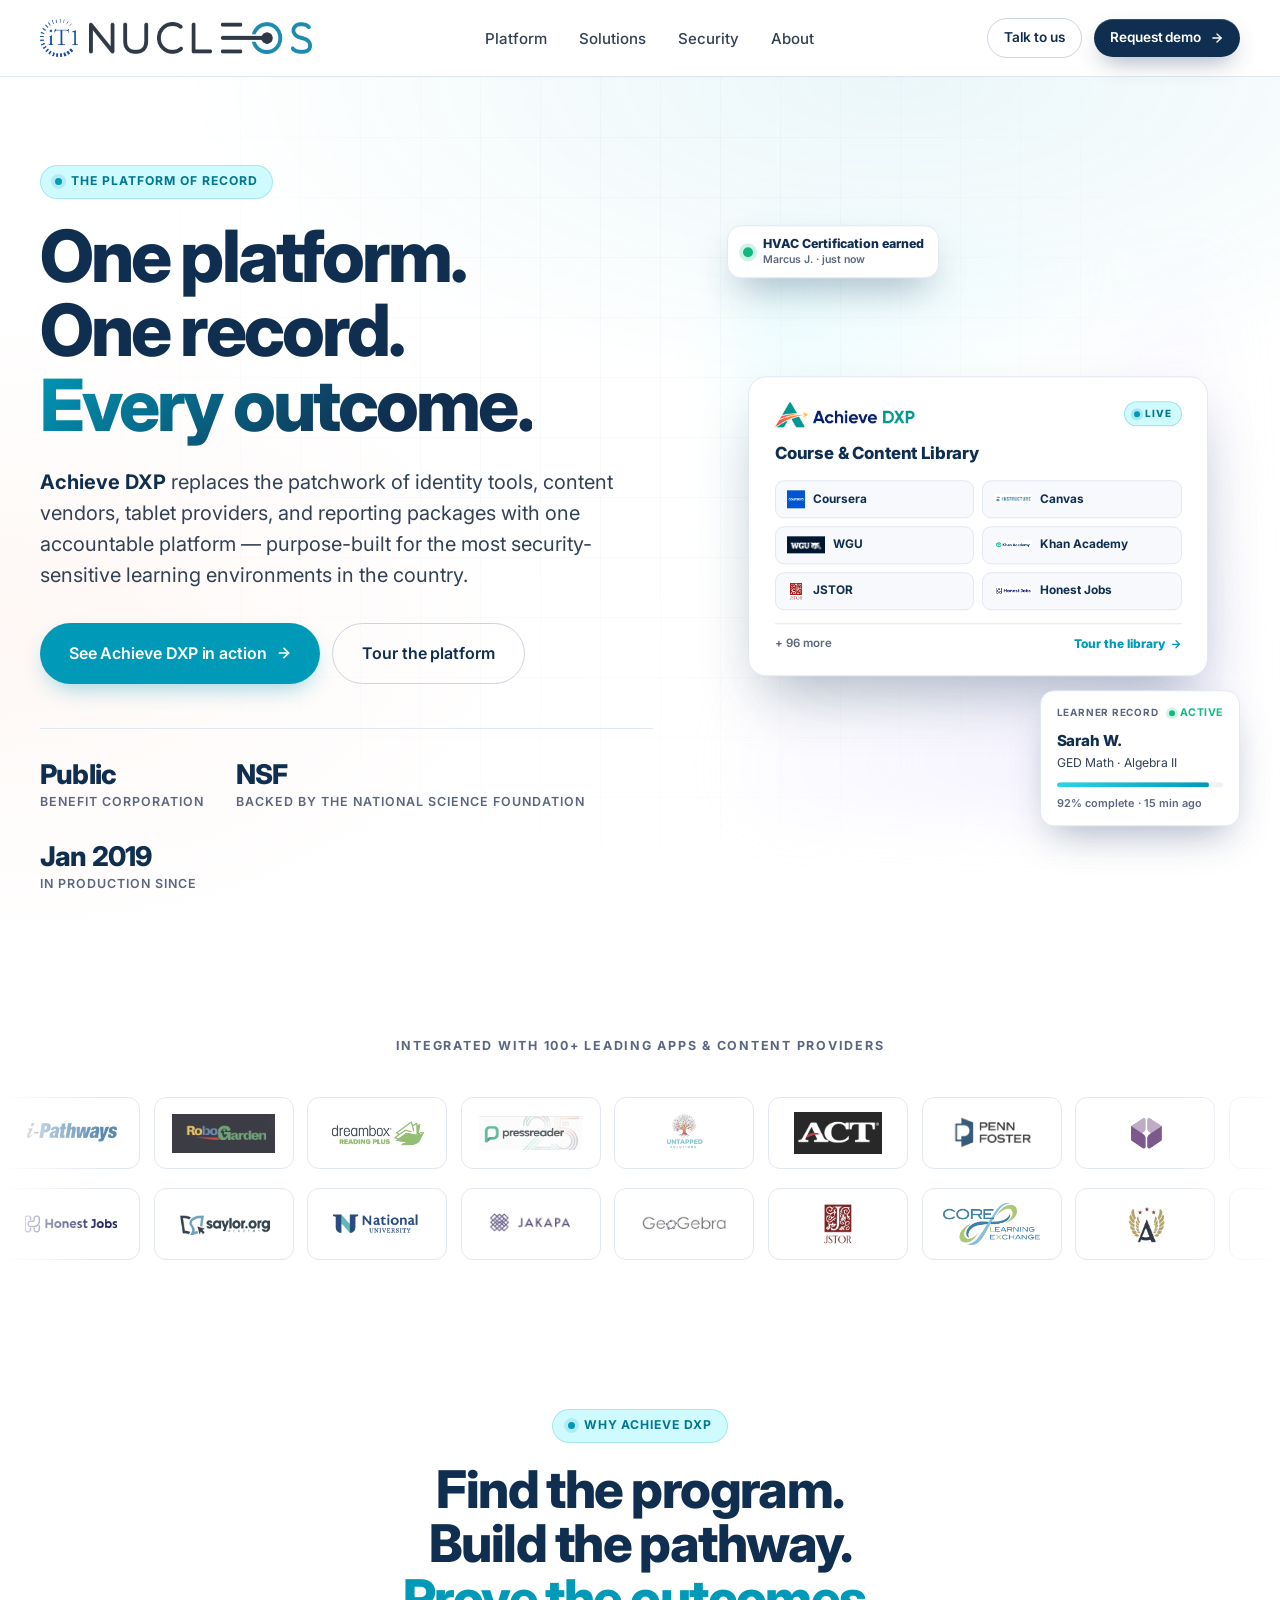
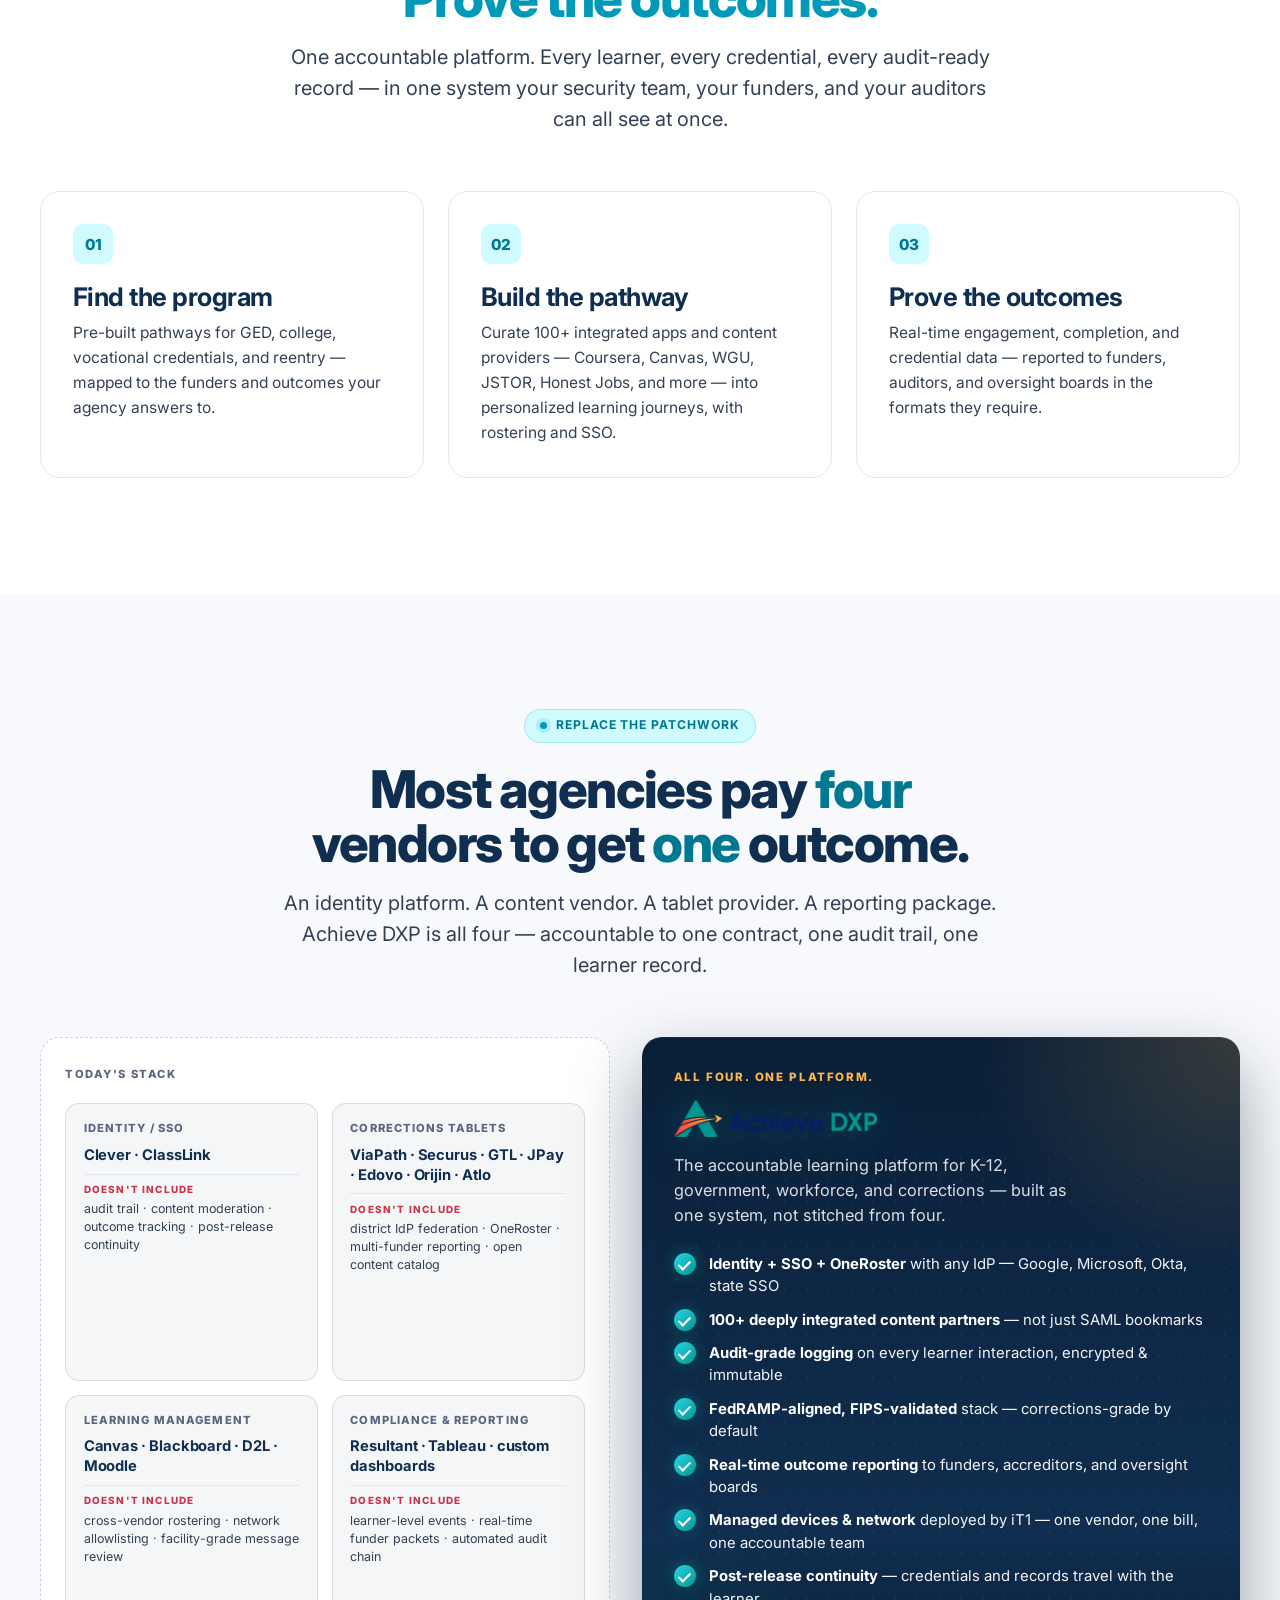
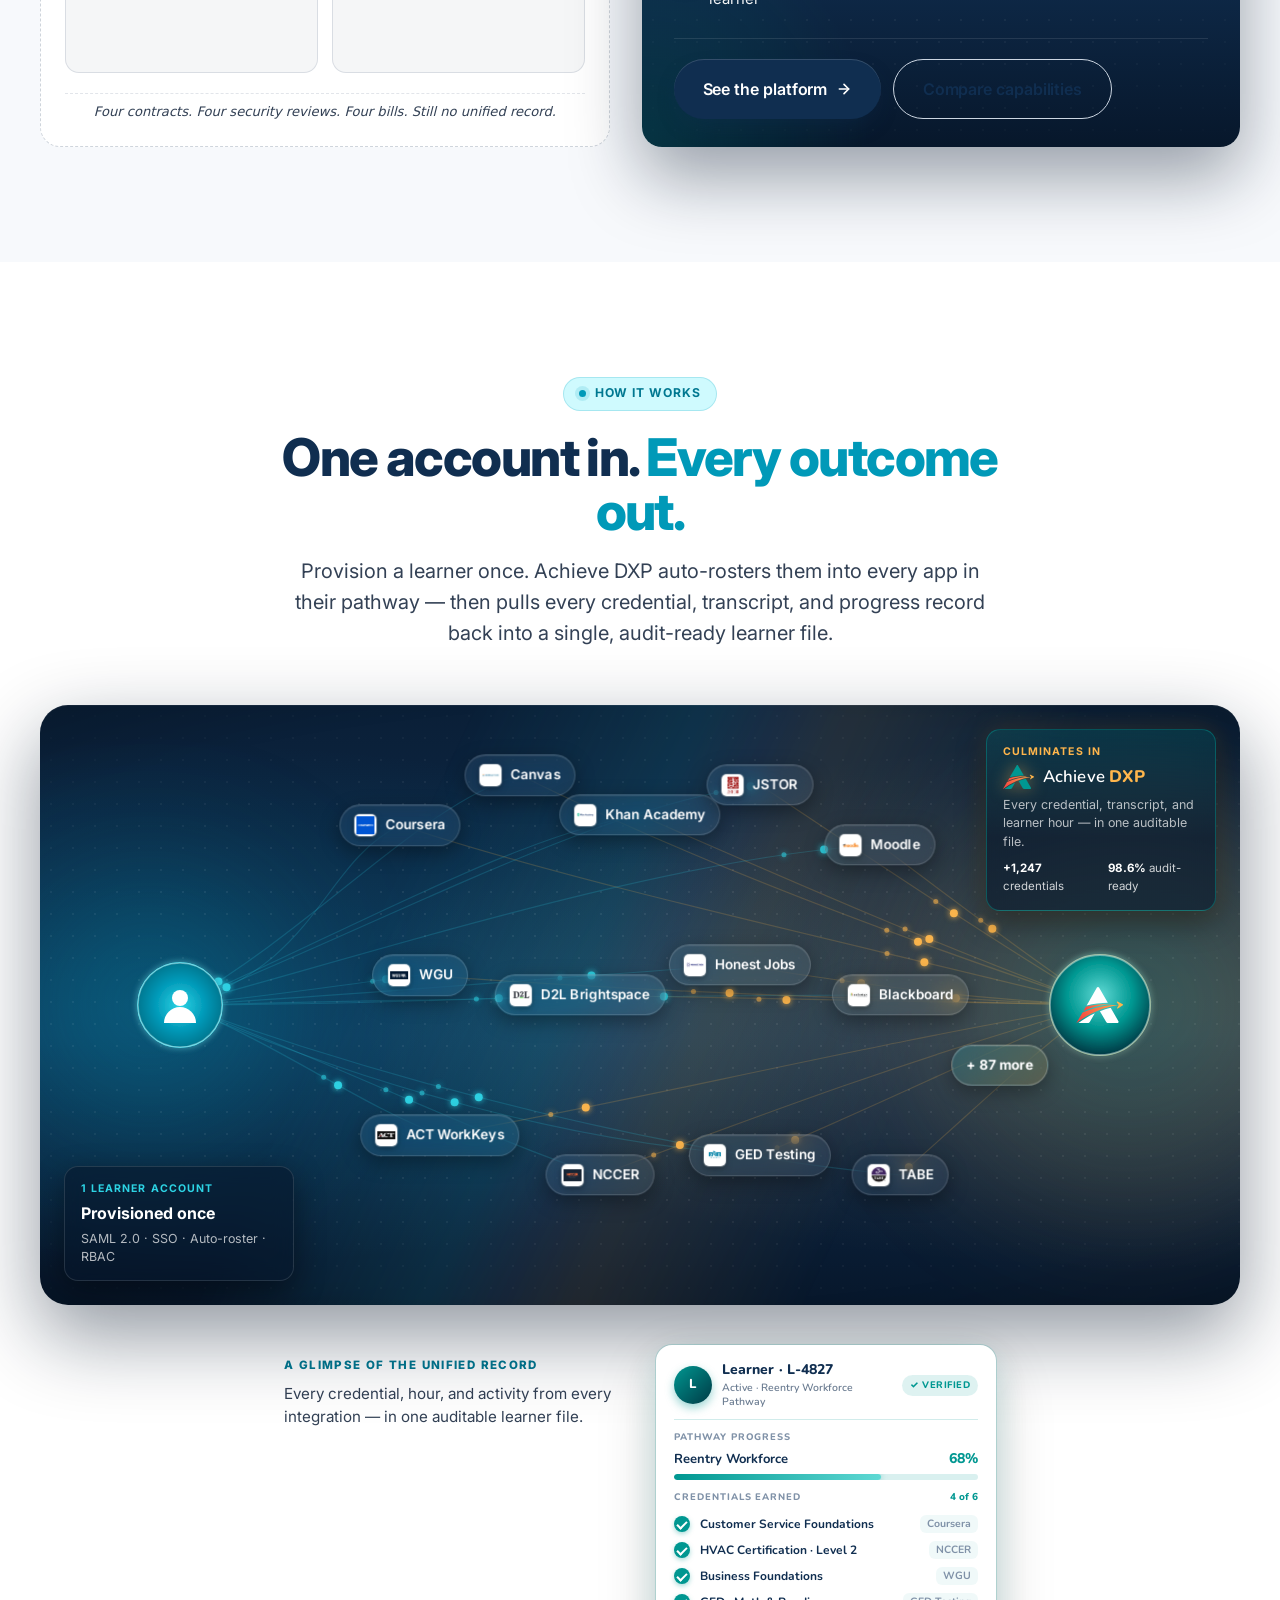
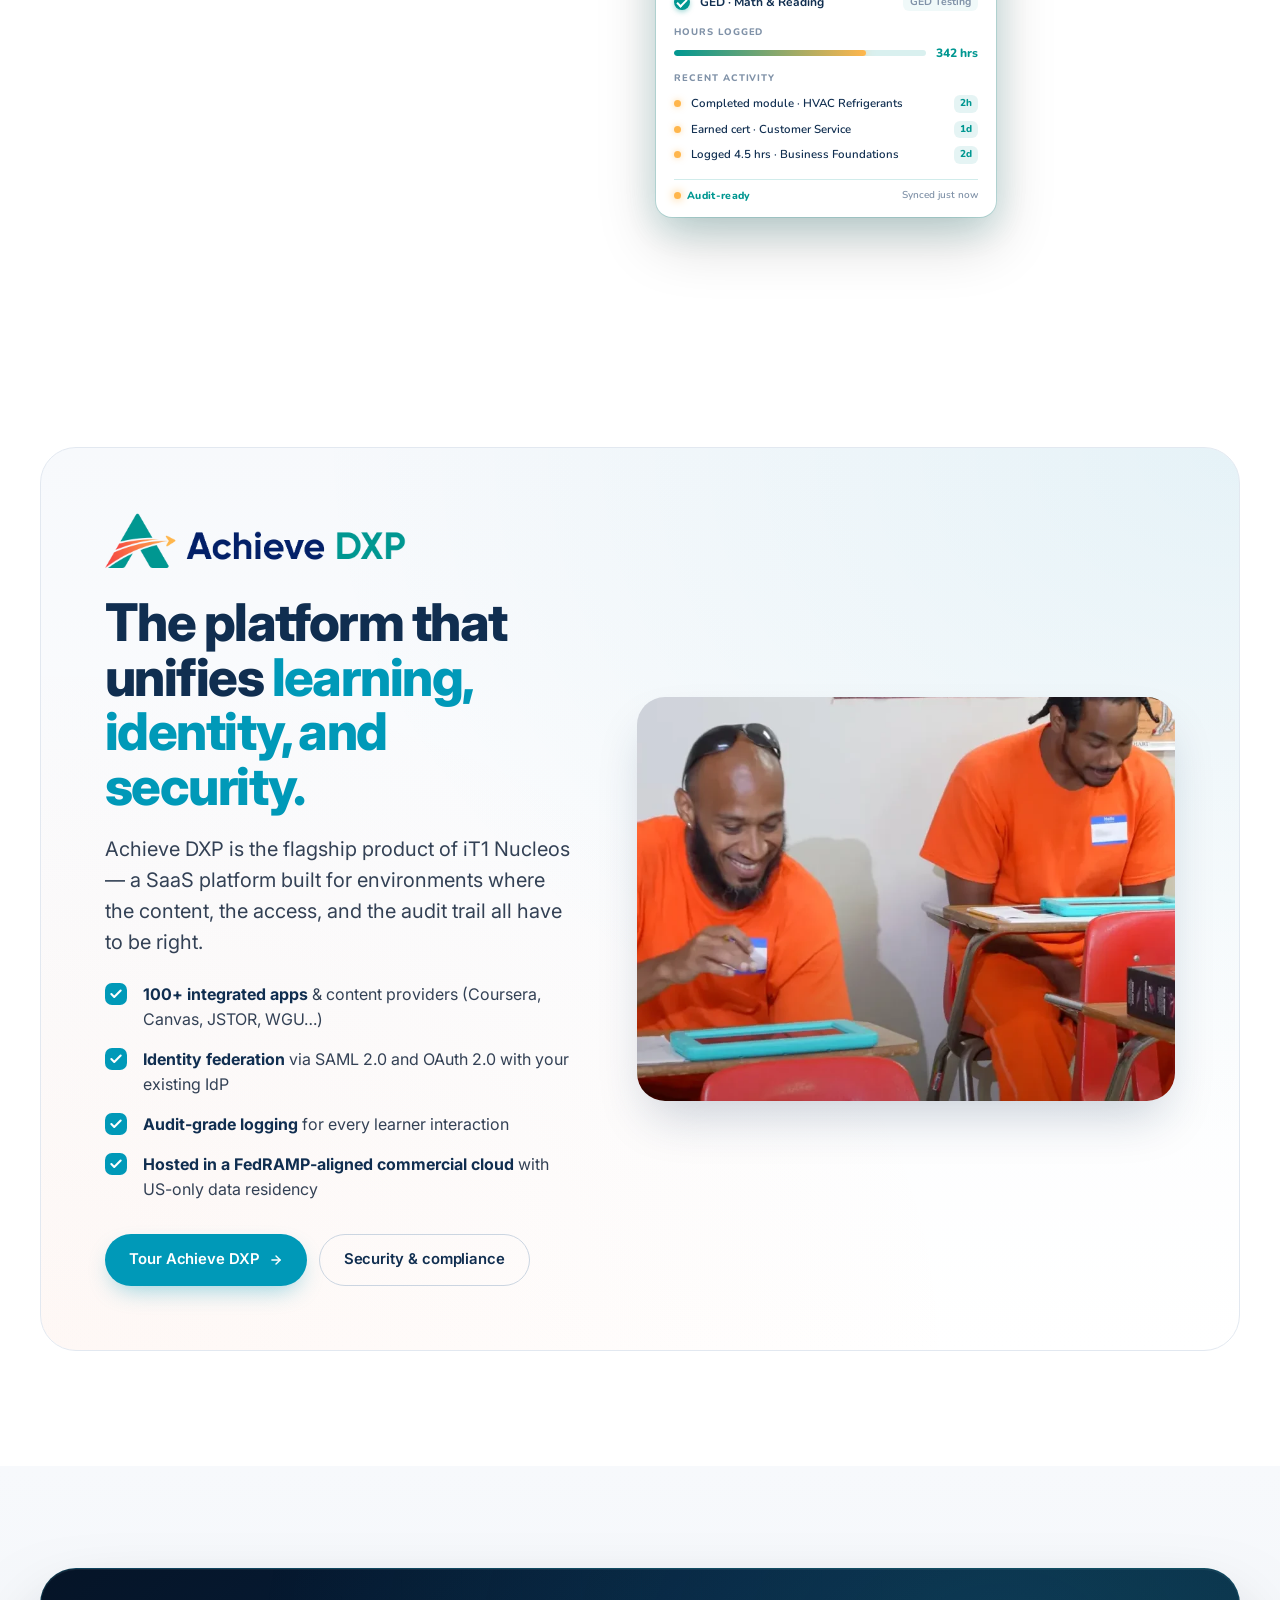
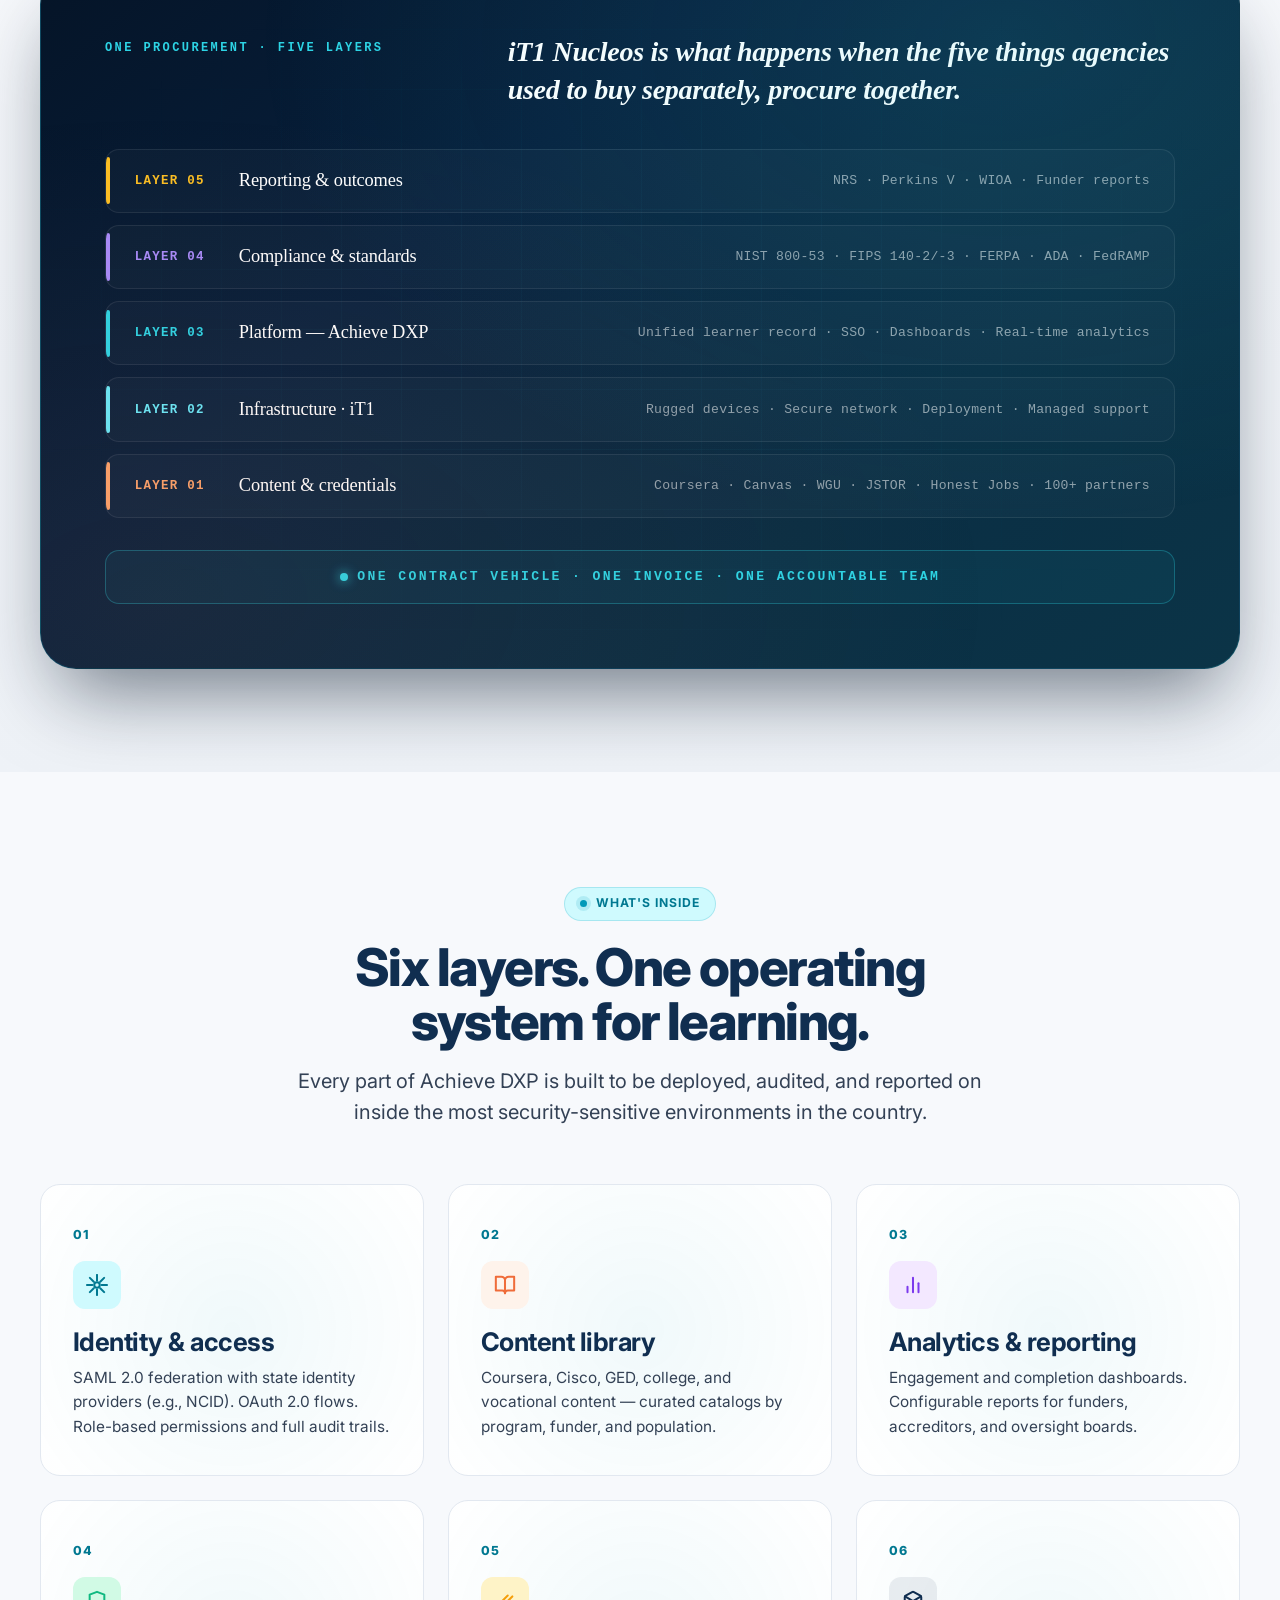
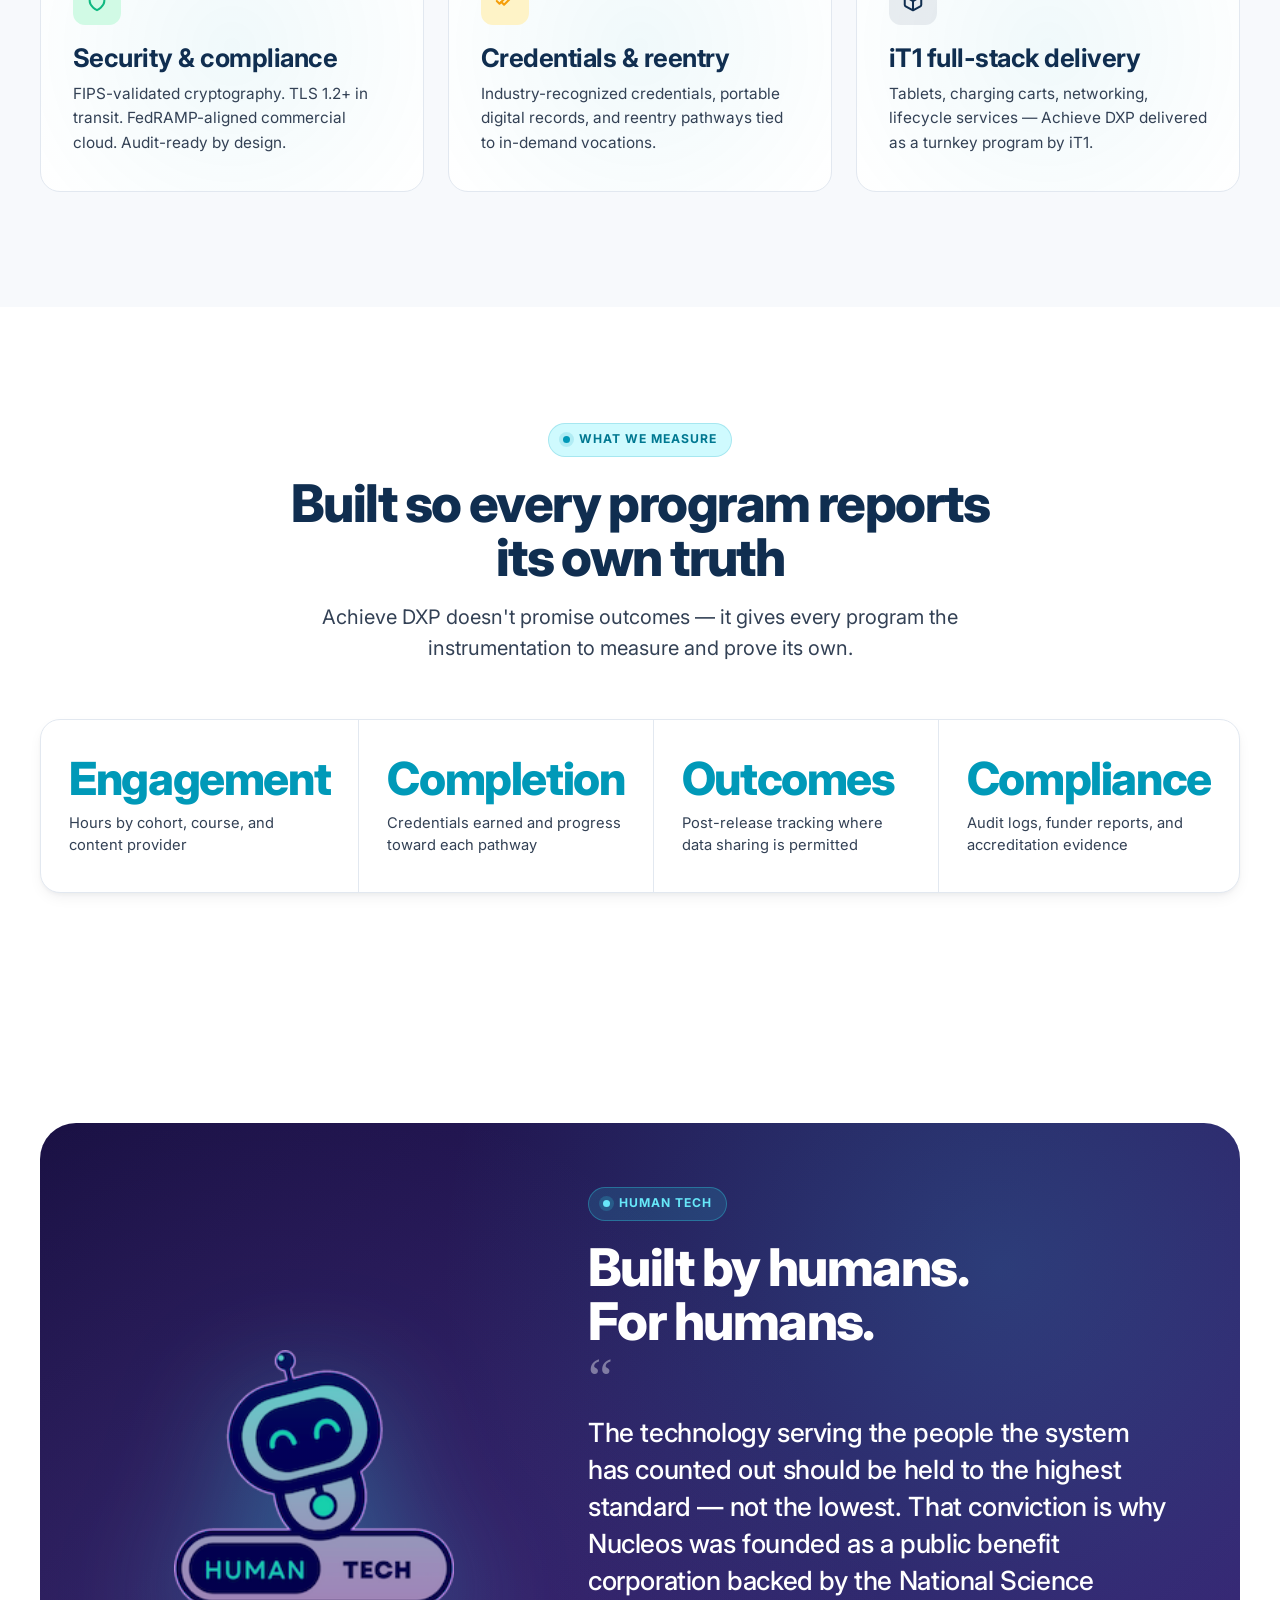
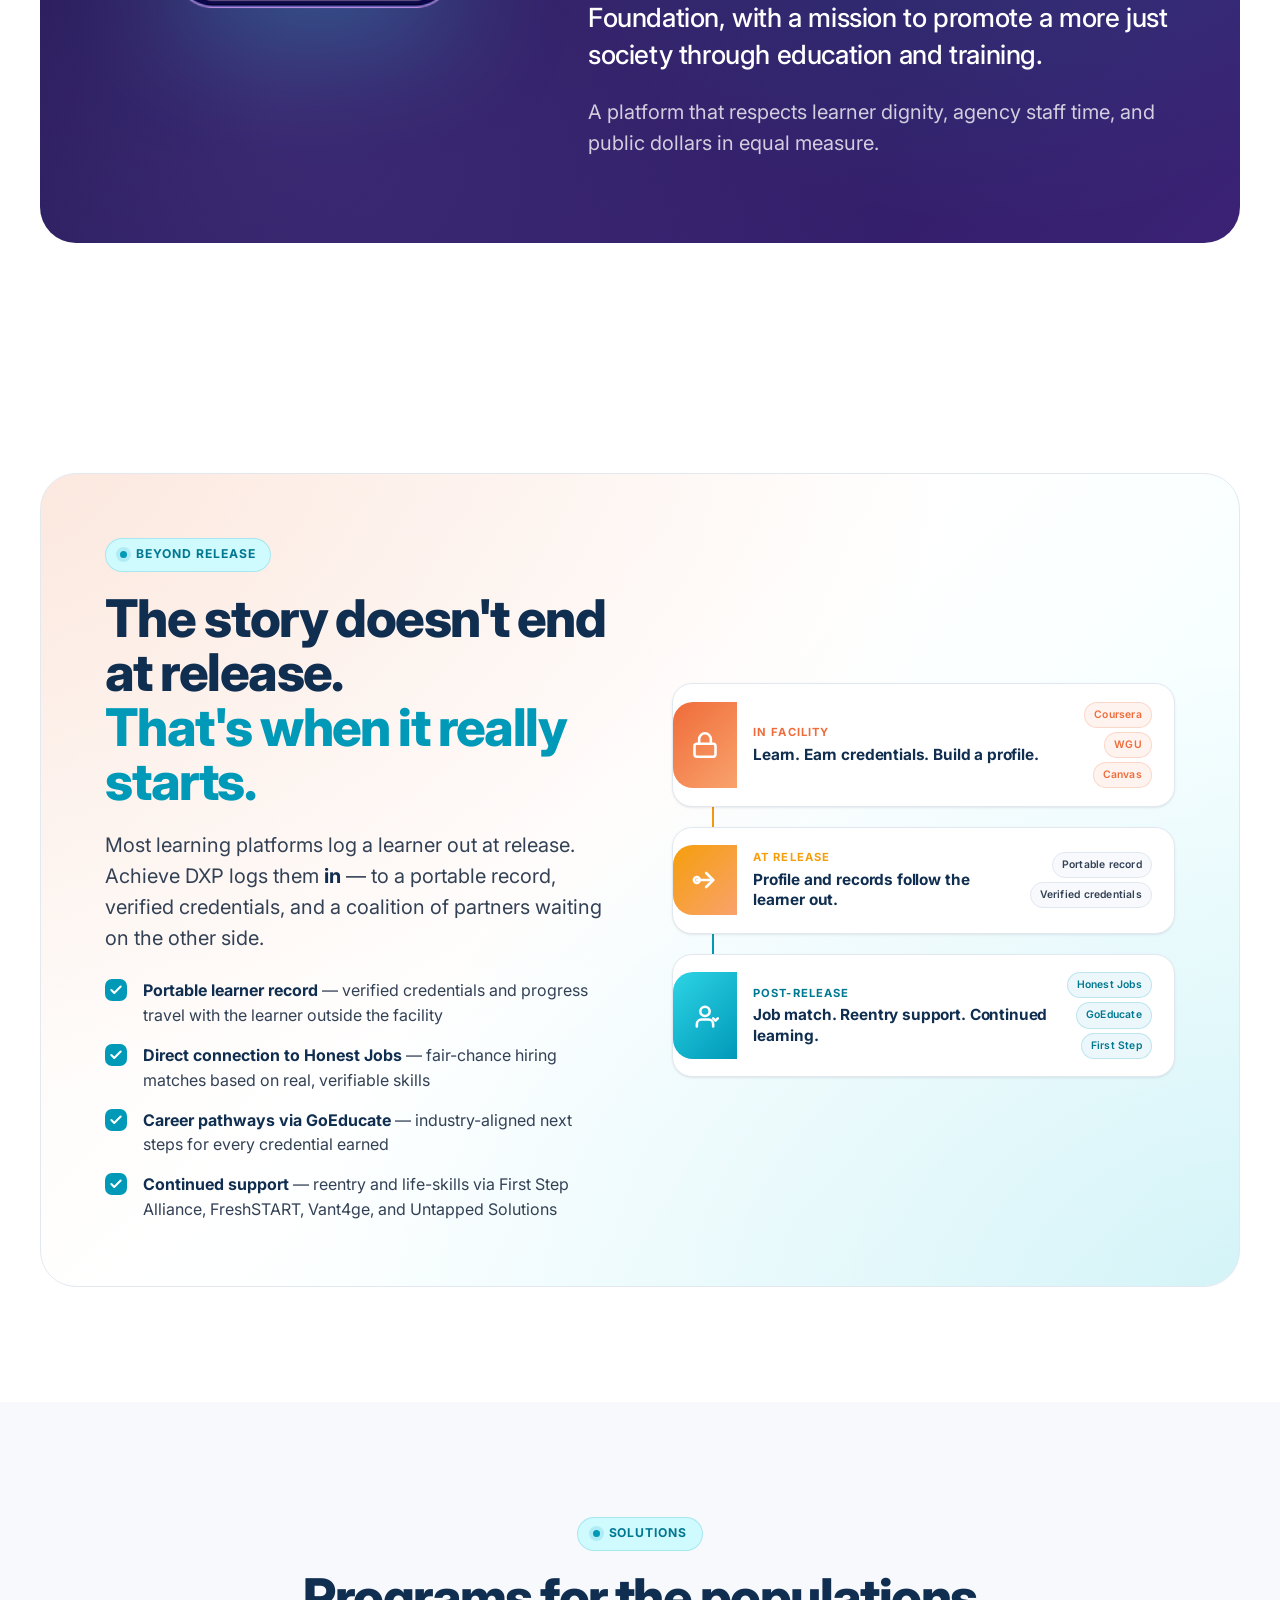
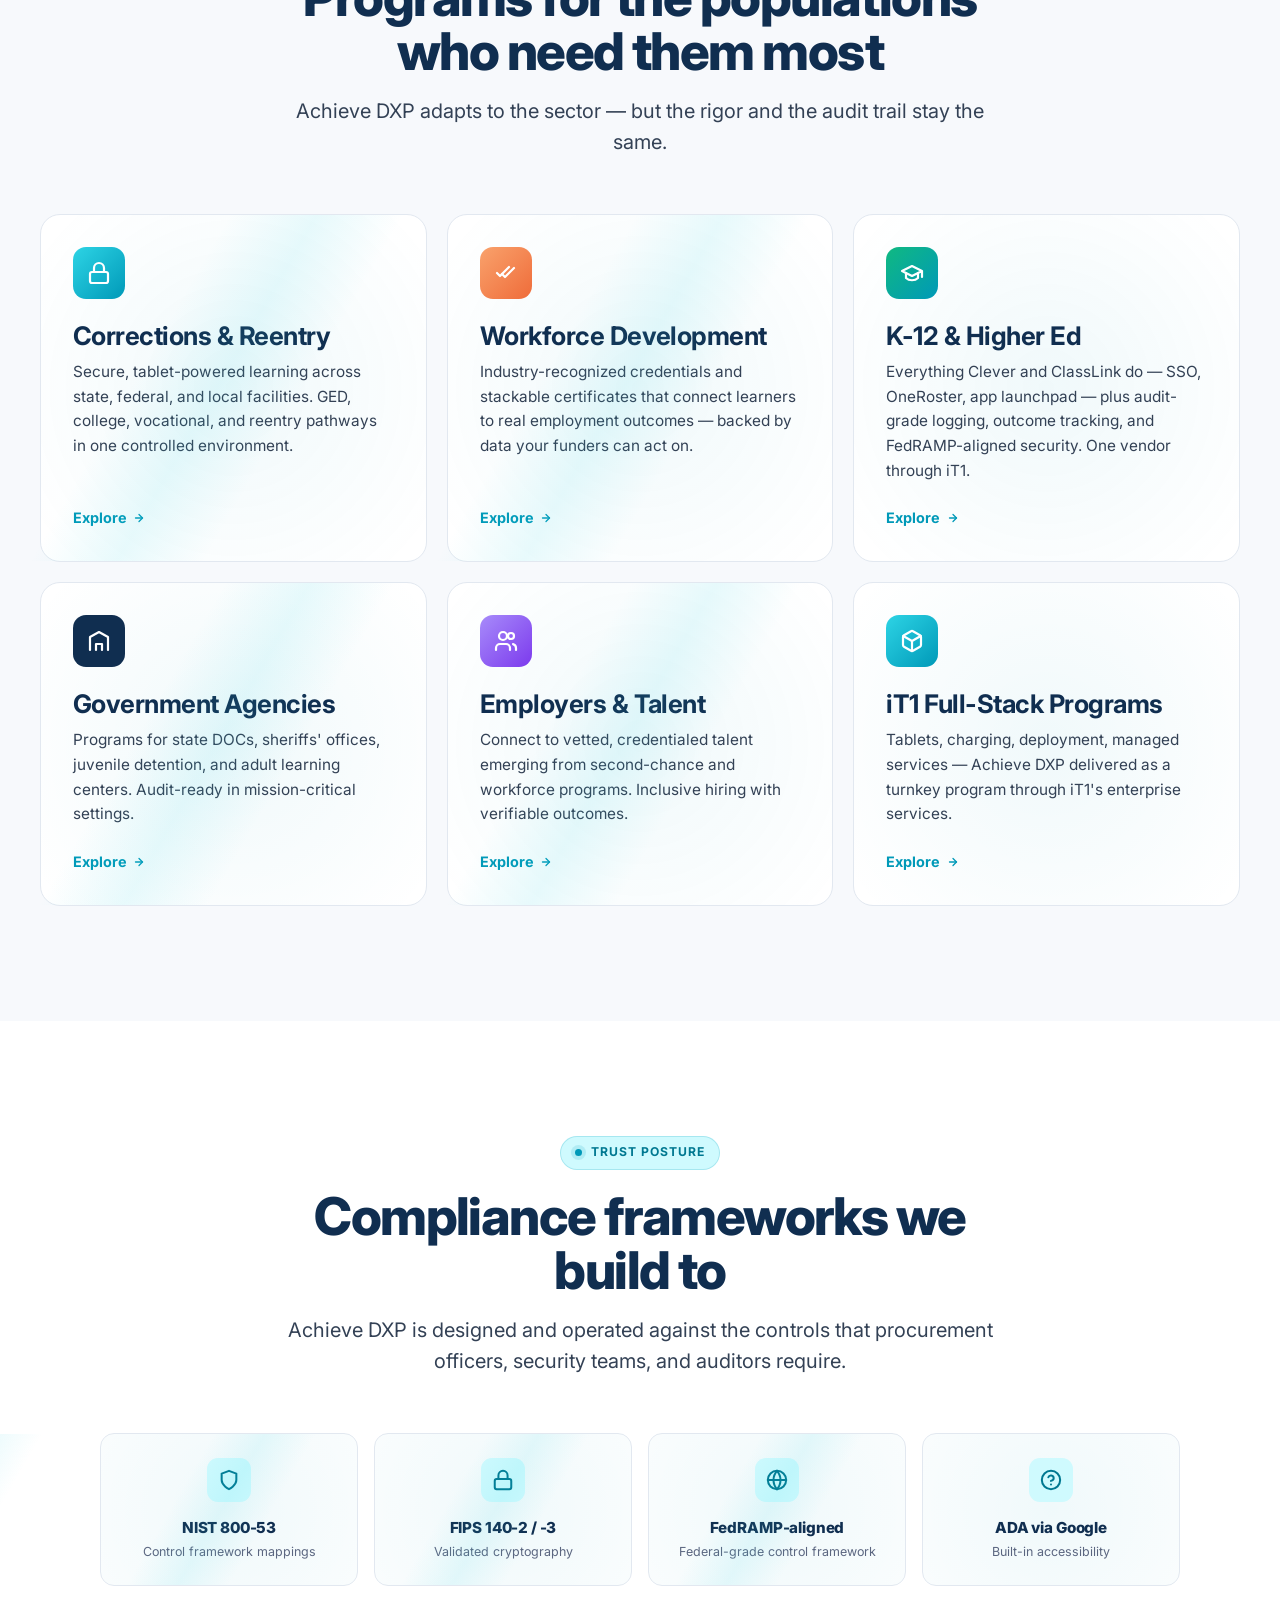
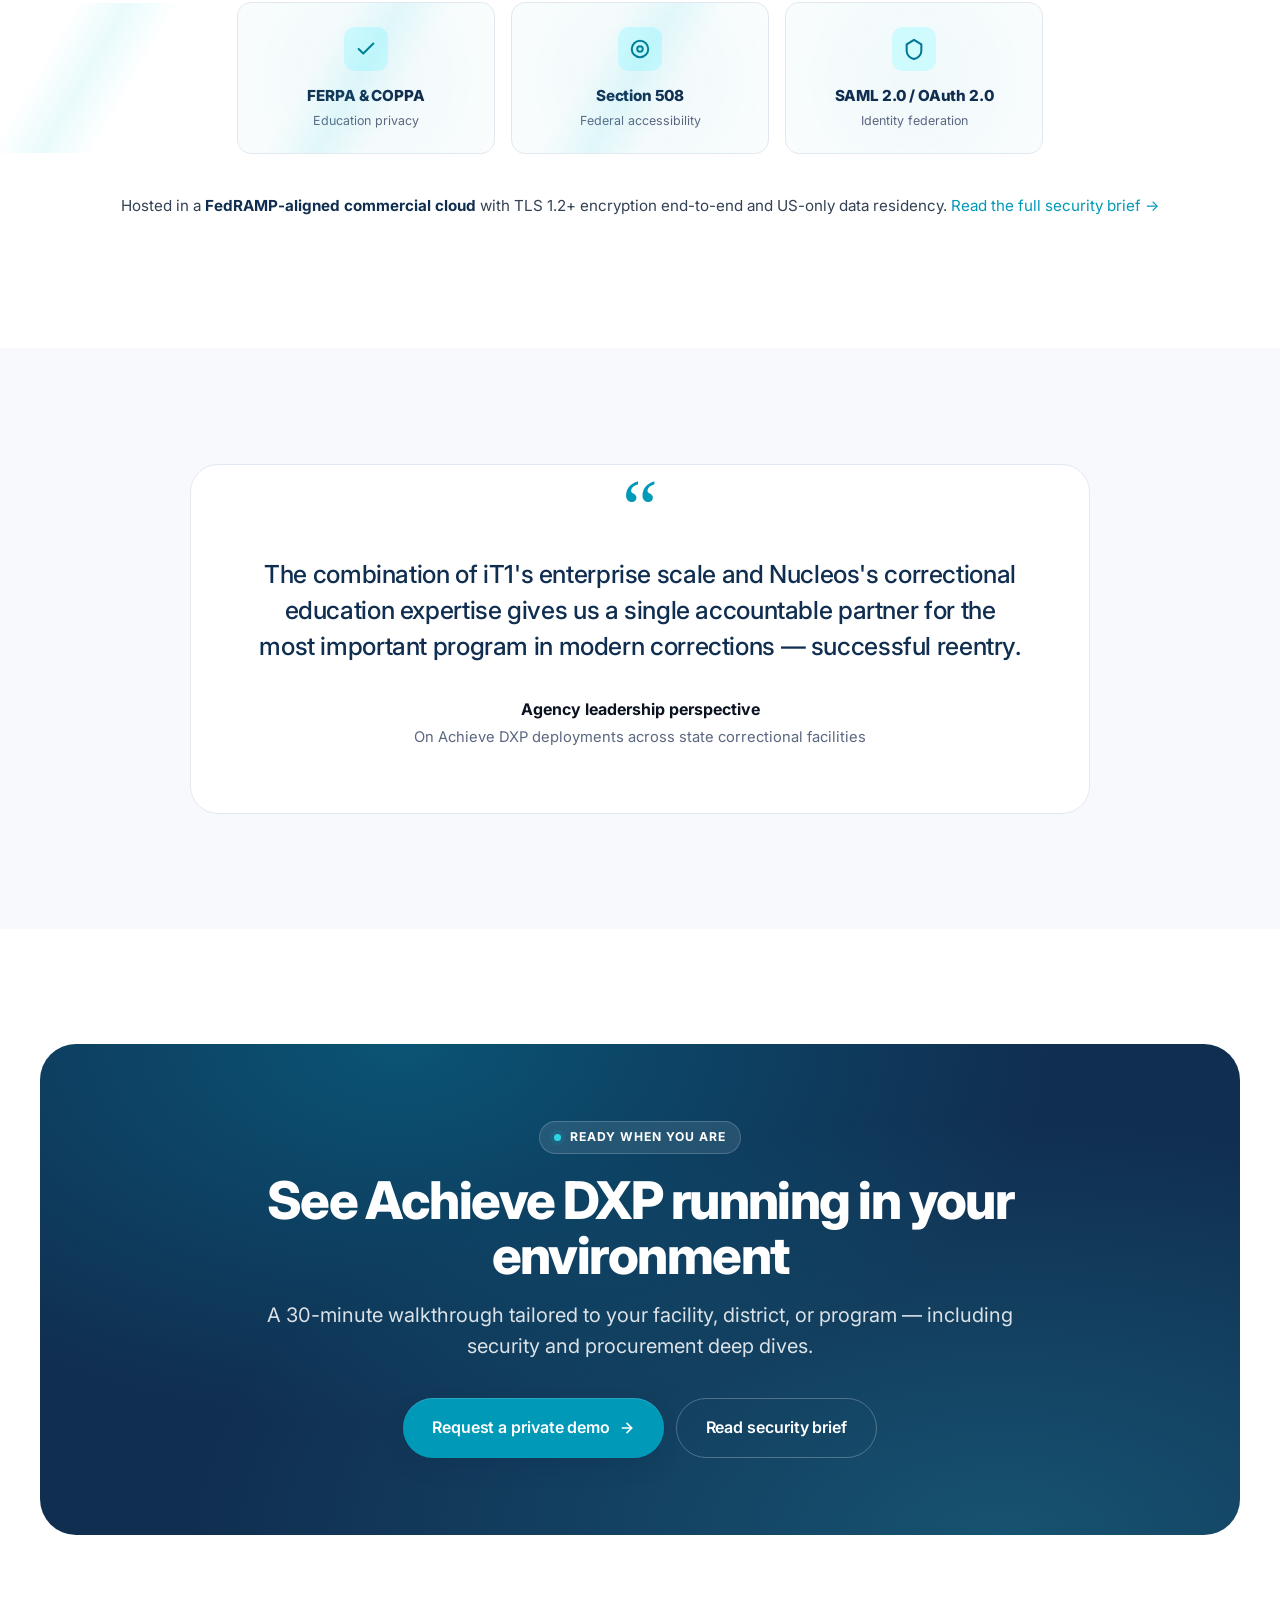
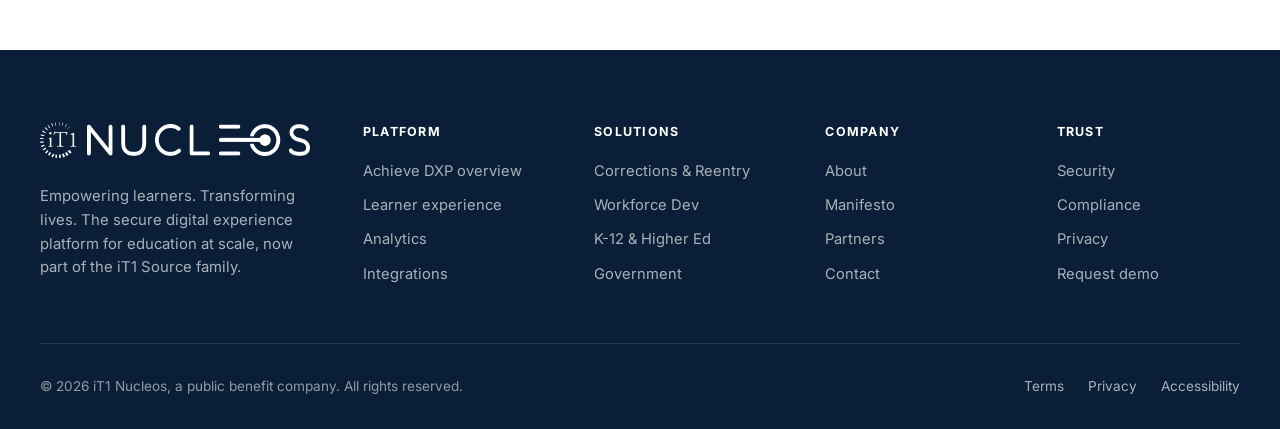
==== commit c23e6b0b: "Position Achieve DXP as #1 — replace the legacy stack The site previously was diplomatic. The compet" ====
--- a/index.html
+++ b/index.html
@@ -56,9 +56,9 @@
 <section class="hero">
   <div class="container hero-grid">
     <div class="hero-copy">
-      <span class="eyebrow"><span class="dot"></span> Now part of iT1 Source</span>
-      <h1>Achieve more.<br/><span class="brand-gradient">For every learner.</span></h1>
-      <p class="lead">iT1 Nucleos builds <strong style="color:var(--navy);font-weight:700">Achieve DXP</strong> — the digital experience platform powering education, credentialing, and workforce development inside state agencies, federal programs, and enterprise environments.</p>
+      <span class="eyebrow"><span class="dot"></span> The platform of record</span>
+      <h1>One platform.<br/>One record.<br/><span class="brand-gradient">Every outcome.</span></h1>
+      <p class="lead"><strong style="color:var(--navy);font-weight:700">Achieve DXP</strong> replaces the patchwork of identity tools, content vendors, tablet providers, and reporting packages with one accountable platform — purpose-built for the most security-sensitive learning environments in the country.</p>
       <div class="hero-actions">
         <a class="btn btn-teal btn-lg" href="contact.html#demo">
           See Achieve DXP in action
@@ -166,9 +166,9 @@
 <section class="section">
   <div class="container">
     <div class="section-head" data-reveal="up">
-      <span class="eyebrow"><span class="dot"></span> Why iT1 Nucleos</span>
-      <h2 style="margin-top:1.25rem">Find the program. Build the pathway.<br/>Prove the outcomes.</h2>
-      <p class="lead">A single platform that brings together the people, the content, and the controls that secure learning environments require.</p>
+      <span class="eyebrow"><span class="dot"></span> Why Achieve DXP</span>
+      <h2 style="margin-top:1.25rem">Find the program.<br/>Build the pathway.<br/><span class="teal">Prove the outcomes.</span></h2>
+      <p class="lead">One accountable platform. Every learner, every credential, every audit-ready record — in one system your security team, your funders, and your auditors can all see at once.</p>
     </div>
 
     <div class="values" data-stagger>
@@ -190,6 +190,222 @@
     </div>
   </div>
 </section>
+
+<!-- ============================================================
+     REPLACE THE PATCHWORK — flagship competitive positioning
+     ============================================================ -->
+<section class="section bg-soft" id="patchwork">
+  <div class="container">
+    <div class="section-head" data-reveal="up">
+      <span class="eyebrow"><span class="dot"></span> Replace the patchwork</span>
+      <h2 style="margin-top:1.25rem">Most agencies pay <em style="font-style:normal;color:var(--teal-deep)">four</em> vendors to get <em style="font-style:normal;color:var(--teal-deep)">one</em> outcome.</h2>
+      <p class="lead">An identity platform. A content vendor. A tablet provider. A reporting package. Achieve DXP is all four — accountable to one contract, one audit trail, one learner record.</p>
+    </div>
+
+    <div class="patchwork-stage" data-reveal="up">
+      <!-- LEFT: four broken/siloed boxes representing the legacy stack -->
+      <div class="patchwork-broken">
+        <div class="pw-stack-label">Today's stack</div>
+        <div class="pw-grid">
+          <div class="pw-card">
+            <div class="pw-card-cat">Identity / SSO</div>
+            <div class="pw-card-vendors">Clever · ClassLink</div>
+            <div class="pw-card-missing">
+              <span class="pw-missing-label">Doesn't include</span>
+              audit trail · content moderation · outcome tracking · post-release continuity
+            </div>
+          </div>
+          <div class="pw-card">
+            <div class="pw-card-cat">Corrections tablets</div>
+            <div class="pw-card-vendors">ViaPath · Securus · GTL · JPay · Edovo · Orijin · Atlo</div>
+            <div class="pw-card-missing">
+              <span class="pw-missing-label">Doesn't include</span>
+              district IdP federation · OneRoster · multi-funder reporting · open content catalog
+            </div>
+          </div>
+          <div class="pw-card">
+            <div class="pw-card-cat">Learning management</div>
+            <div class="pw-card-vendors">Canvas · Blackboard · D2L · Moodle</div>
+            <div class="pw-card-missing">
+              <span class="pw-missing-label">Doesn't include</span>
+              cross-vendor rostering · network allowlisting · facility-grade message review
+            </div>
+          </div>
+          <div class="pw-card">
+            <div class="pw-card-cat">Compliance &amp; reporting</div>
+            <div class="pw-card-vendors">Resultant · Tableau · custom dashboards</div>
+            <div class="pw-card-missing">
+              <span class="pw-missing-label">Doesn't include</span>
+              learner-level events · real-time funder packets · automated audit chain
+            </div>
+          </div>
+        </div>
+        <div class="pw-stack-foot">Four contracts. Four security reviews. Four bills. Still no unified record.</div>
+      </div>
+
+      <!-- RIGHT: the unified replacement -->
+      <div class="patchwork-one">
+        <div class="po-eyebrow">All four. One platform.</div>
+        <div class="po-brand">
+          <img src="assets/images/achievedxp-logo.png" alt="Achieve DXP" class="po-brand-mark" />
+        </div>
+        <p class="po-tagline">The accountable learning platform for K-12, government, workforce, and corrections — built as one system, not stitched from four.</p>
+        <ul class="po-list">
+          <li><span class="po-check"></span><div><strong>Identity + SSO + OneRoster</strong> with any IdP — Google, Microsoft, Okta, state SSO</div></li>
+          <li><span class="po-check"></span><div><strong>100+ deeply integrated content partners</strong> — not just SAML bookmarks</div></li>
+          <li><span class="po-check"></span><div><strong>Audit-grade logging</strong> on every learner interaction, encrypted &amp; immutable</div></li>
+          <li><span class="po-check"></span><div><strong>FedRAMP-aligned, FIPS-validated</strong> stack — corrections-grade by default</div></li>
+          <li><span class="po-check"></span><div><strong>Real-time outcome reporting</strong> to funders, accreditors, and oversight boards</div></li>
+          <li><span class="po-check"></span><div><strong>Managed devices &amp; network</strong> deployed by iT1 — one vendor, one bill, one accountable team</div></li>
+          <li><span class="po-check"></span><div><strong>Post-release continuity</strong> — credentials and records travel with the learner</div></li>
+        </ul>
+        <div class="po-cta-row">
+          <a class="btn btn-primary btn-lg" href="contact.html#demo">See the platform
+            <svg class="arrow" width="16" height="16" viewBox="0 0 24 24" fill="none" stroke="currentColor" stroke-width="2.4" stroke-linecap="round" stroke-linejoin="round"><line x1="5" y1="12" x2="19" y2="12"/><polyline points="12 5 19 12 12 19"/></svg>
+          </a>
+          <a class="btn btn-ghost btn-lg" href="platform.html#truth">Compare capabilities</a>
+        </div>
+      </div>
+    </div>
+  </div>
+</section>
+
+<style>
+  .patchwork-stage{
+    display:grid;
+    grid-template-columns:1fr 1.05fr;
+    gap:2rem;
+    align-items:stretch;
+    margin-top:3rem;
+  }
+  @media (max-width: 960px){
+    .patchwork-stage{grid-template-columns:1fr;gap:1.5rem;}
+  }
+
+  /* LEFT — broken stack */
+  .patchwork-broken{
+    position:relative;
+    padding:1.75rem 1.5rem 1.5rem;
+    background:#fff;
+    border:1px dashed rgba(16,46,80,.2);
+    border-radius:20px;
+    display:flex;flex-direction:column;
+    gap:1.25rem;
+  }
+  .pw-stack-label{
+    font-size:.7rem;font-weight:800;letter-spacing:.14em;text-transform:uppercase;
+    color:var(--ink-mute);
+  }
+  .pw-grid{
+    display:grid;grid-template-columns:1fr 1fr;gap:.85rem;
+    flex:1;
+  }
+  @media (max-width: 540px){ .pw-grid{grid-template-columns:1fr;} }
+  .pw-card{
+    background:rgba(11,31,58,.04);
+    border:1px solid rgba(16,46,80,.12);
+    border-radius:14px;
+    padding:1rem 1.1rem;
+    display:flex;flex-direction:column;gap:.5rem;
+    transition: background 200ms, border-color 200ms;
+  }
+  .pw-card:hover{
+    background:rgba(11,31,58,.06);
+    border-color:rgba(16,46,80,.2);
+  }
+  .pw-card-cat{
+    font-size:.7rem;font-weight:800;letter-spacing:.1em;text-transform:uppercase;
+    color:var(--ink-mute);
+  }
+  .pw-card-vendors{
+    font-weight:700;color:var(--navy);font-size:.92rem;line-height:1.35;
+    letter-spacing:-.005em;
+  }
+  .pw-card-missing{
+    font-size:.78rem;color:var(--ink-soft);line-height:1.45;
+    padding-top:.45rem;border-top:1px solid rgba(16,46,80,.08);
+  }
+  .pw-missing-label{
+    display:block;
+    font-size:.62rem;font-weight:800;letter-spacing:.12em;
+    text-transform:uppercase;color:#c8344f;
+    margin-bottom:.25rem;
+  }
+  .pw-stack-foot{
+    font-size:.82rem;color:var(--ink-soft);font-style:italic;
+    text-align:center;padding-top:.5rem;
+    border-top:1px dashed rgba(16,46,80,.12);
+  }
+
+  /* RIGHT — unified replacement */
+  .patchwork-one{
+    position:relative;
+    padding:2rem 2rem 1.75rem;
+    border-radius:20px;
+    background:
+      radial-gradient(80% 60% at 100% 0%, rgba(255,182,76,.18), transparent 55%),
+      radial-gradient(70% 60% at 0% 100%, rgba(0,151,145,.22), transparent 55%),
+      linear-gradient(180deg, #0a1f37 0%, #102e50 70%, #07172b 100%);
+    color:#fff;
+    box-shadow:
+      0 30px 70px rgba(7,23,43,.4),
+      0 0 0 1px rgba(255,255,255,.05),
+      inset 0 1px 0 rgba(255,255,255,.06);
+    overflow:hidden;
+  }
+  .patchwork-one::before{
+    content:"";position:absolute;inset:0;
+    background-image: radial-gradient(rgba(255,255,255,.05) 1px, transparent 1px);
+    background-size: 22px 22px;
+    mask-image: radial-gradient(120% 80% at 50% 50%, #000 40%, transparent 80%);
+    pointer-events:none;
+  }
+  .po-eyebrow{
+    position:relative;z-index:1;
+    font-size:.72rem;font-weight:800;letter-spacing:.14em;text-transform:uppercase;
+    color:#FFB64C;
+  }
+  .po-brand{position:relative;z-index:1;margin-top:.75rem;}
+  .po-brand-mark{height:38px;width:auto;display:block;
+    filter:drop-shadow(0 0 18px rgba(0,151,145,.45));}
+  .po-tagline{
+    position:relative;z-index:1;
+    margin-top:1rem;
+    color:rgba(255,255,255,.85);
+    font-size:1.02rem;line-height:1.55;
+    max-width:42ch;
+  }
+  .po-list{
+    position:relative;z-index:1;
+    list-style:none;padding:0;margin:1.5rem 0 1.75rem;
+    display:flex;flex-direction:column;gap:.7rem;
+  }
+  .po-list li{
+    display:grid;grid-template-columns:22px 1fr;gap:.85rem;align-items:start;
+    color:rgba(255,255,255,.95);font-size:.93rem;line-height:1.5;
+  }
+  .po-list strong{color:#fff;font-weight:700;}
+  .po-check{
+    width:22px;height:22px;border-radius:50%;
+    background:linear-gradient(135deg, #2dd4e5, #009791);
+    position:relative;
+    box-shadow:0 0 14px rgba(0,151,145,.55), 0 2px 6px rgba(0,0,0,.3);
+    flex:none;
+  }
+  .po-check::after{
+    content:"";position:absolute;
+    left:7px;top:5px;
+    width:5px;height:10px;
+    border:solid #fff;border-width:0 2.5px 2.5px 0;
+    transform:rotate(45deg);
+  }
+  .po-cta-row{
+    position:relative;z-index:1;
+    display:flex;gap:.75rem;flex-wrap:wrap;
+    padding-top:1.25rem;
+    border-top:1px solid rgba(255,255,255,.1);
+  }
+</style>
 
 <!-- ONE ACCOUNT, MANY APPS, ONE RECORD -->
 <section class="section">
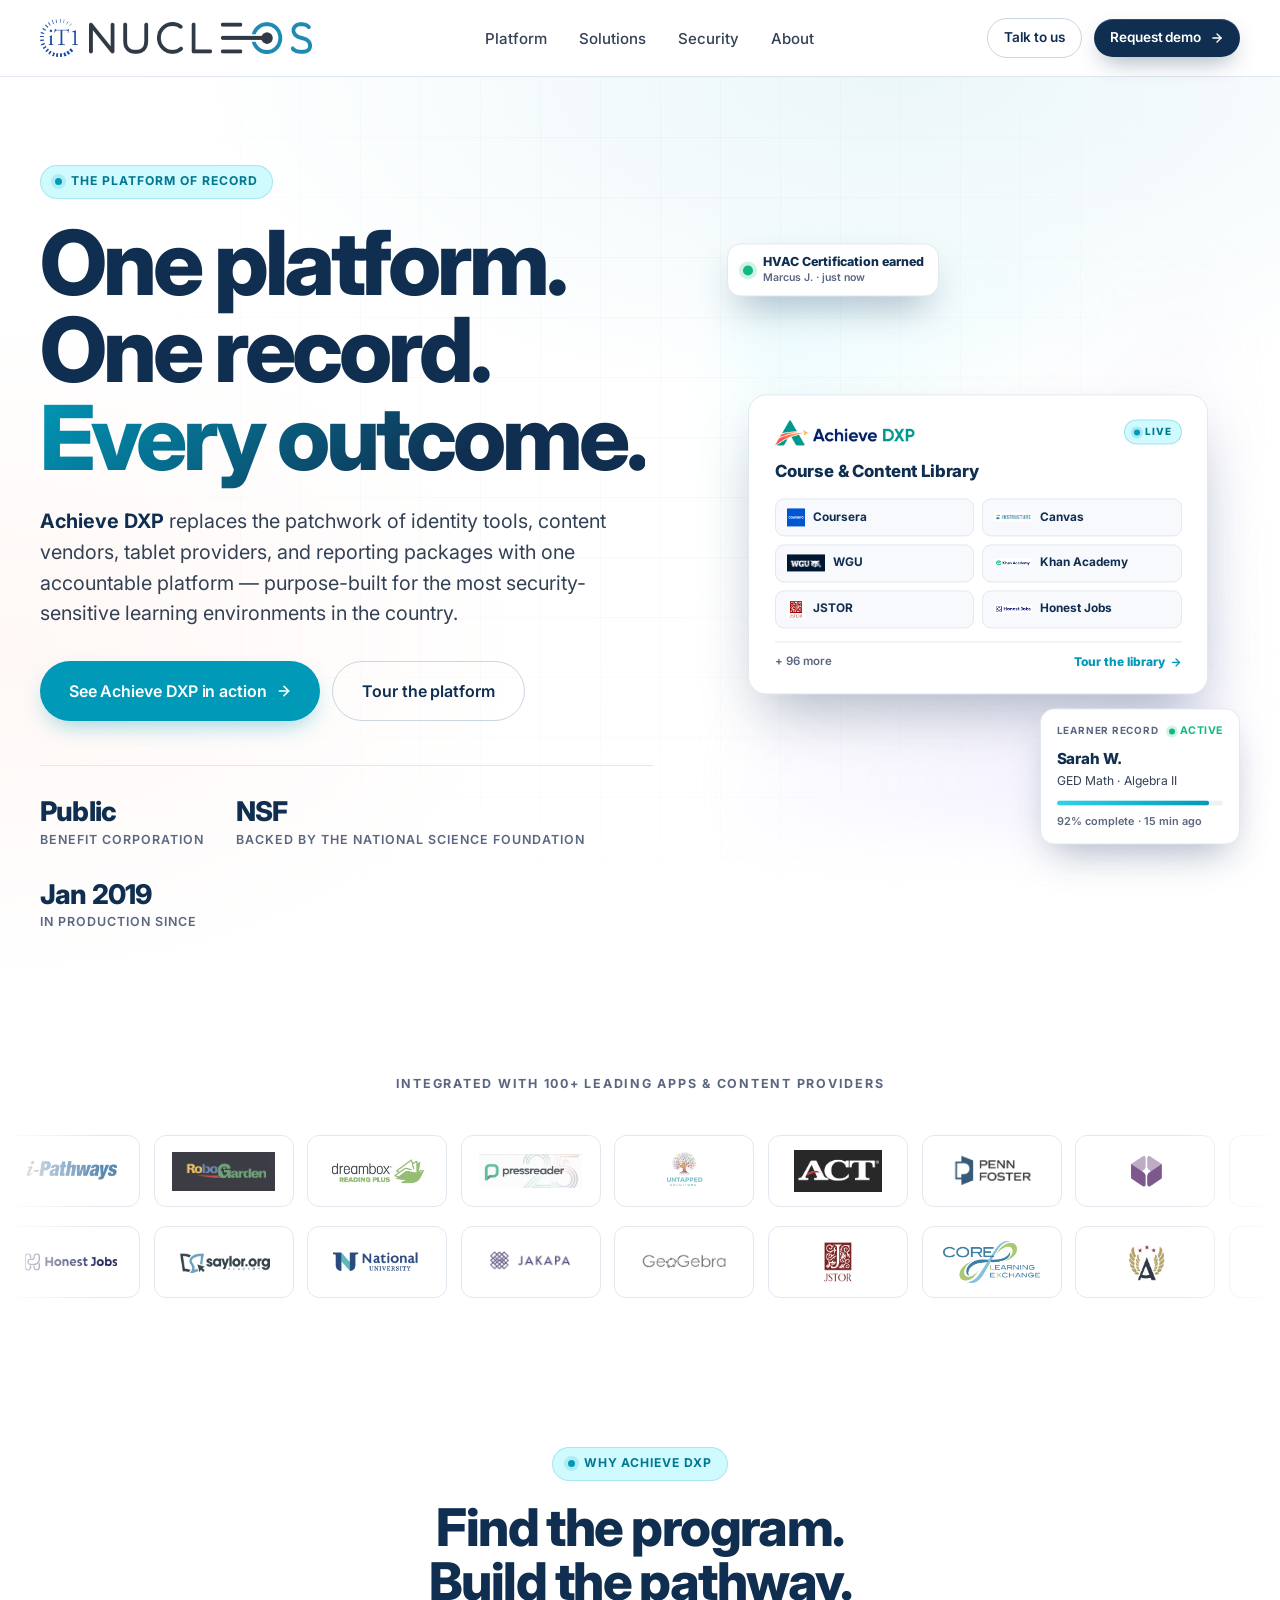
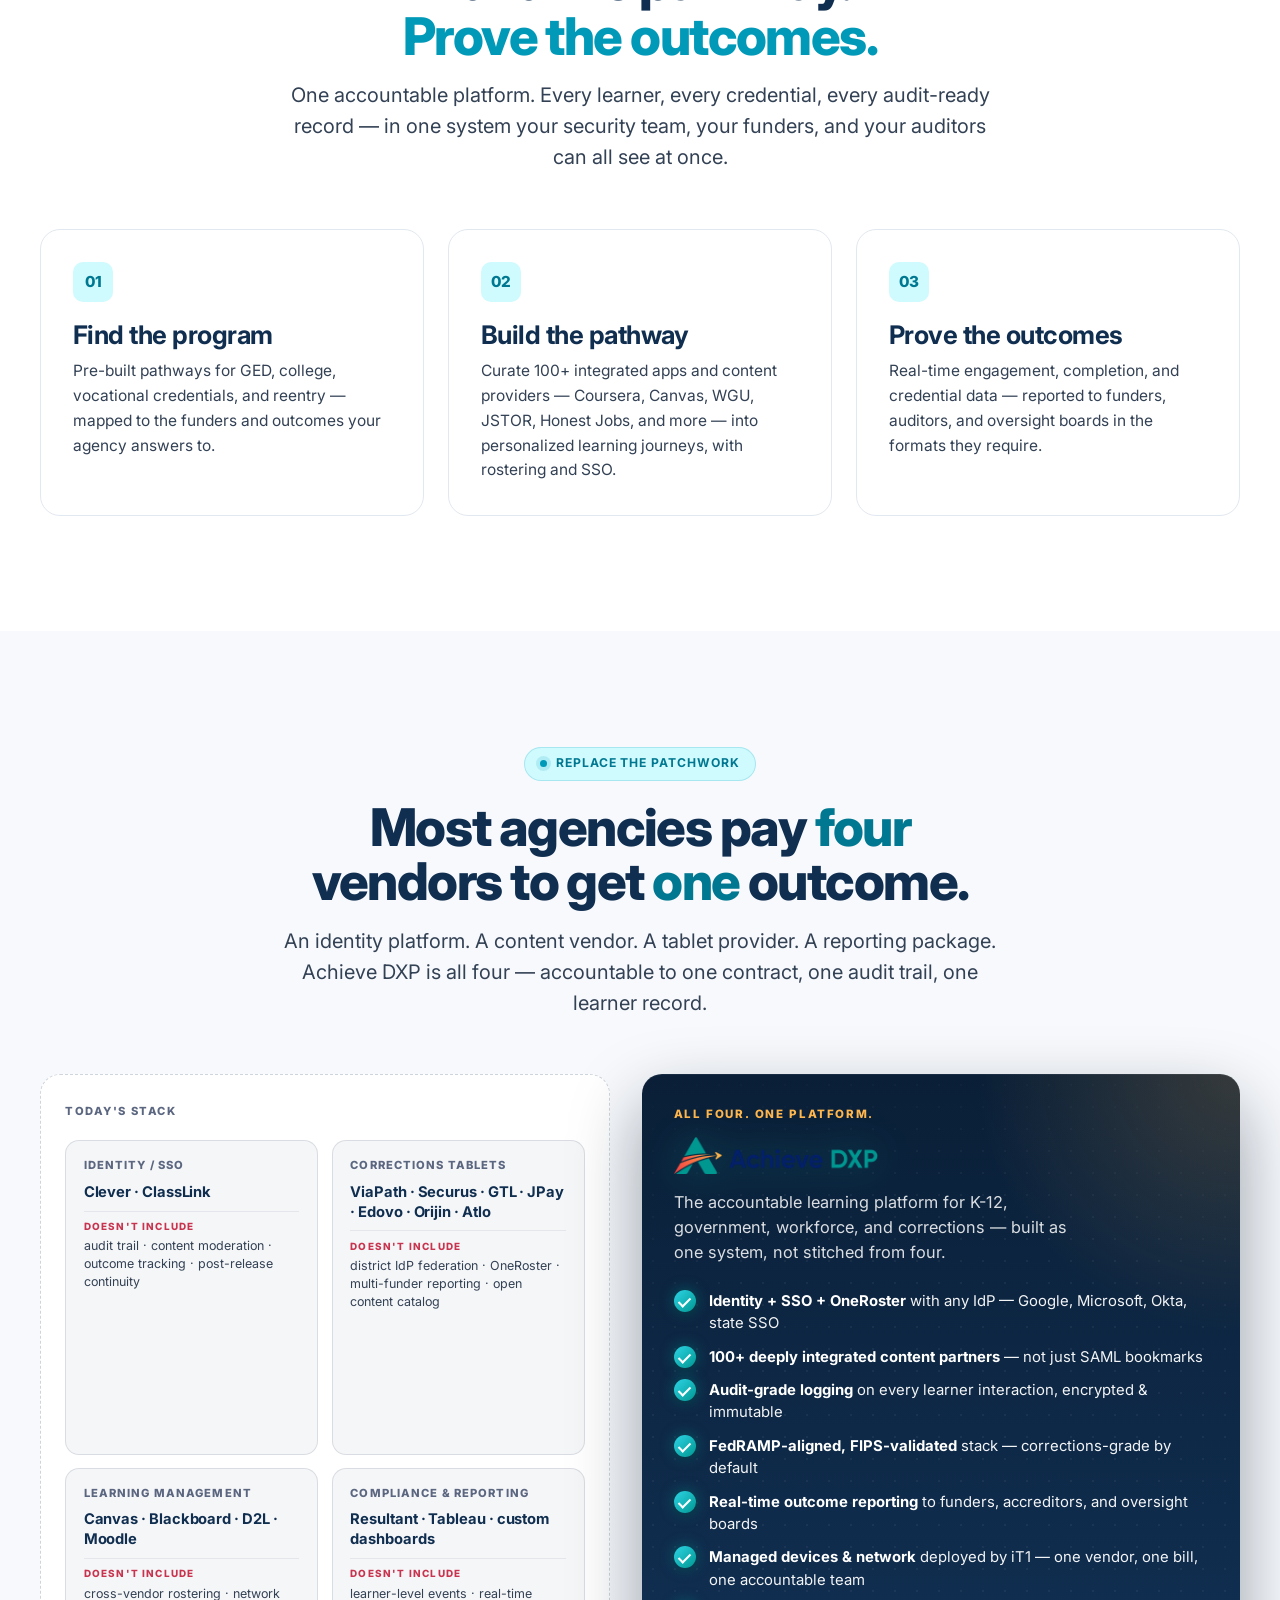
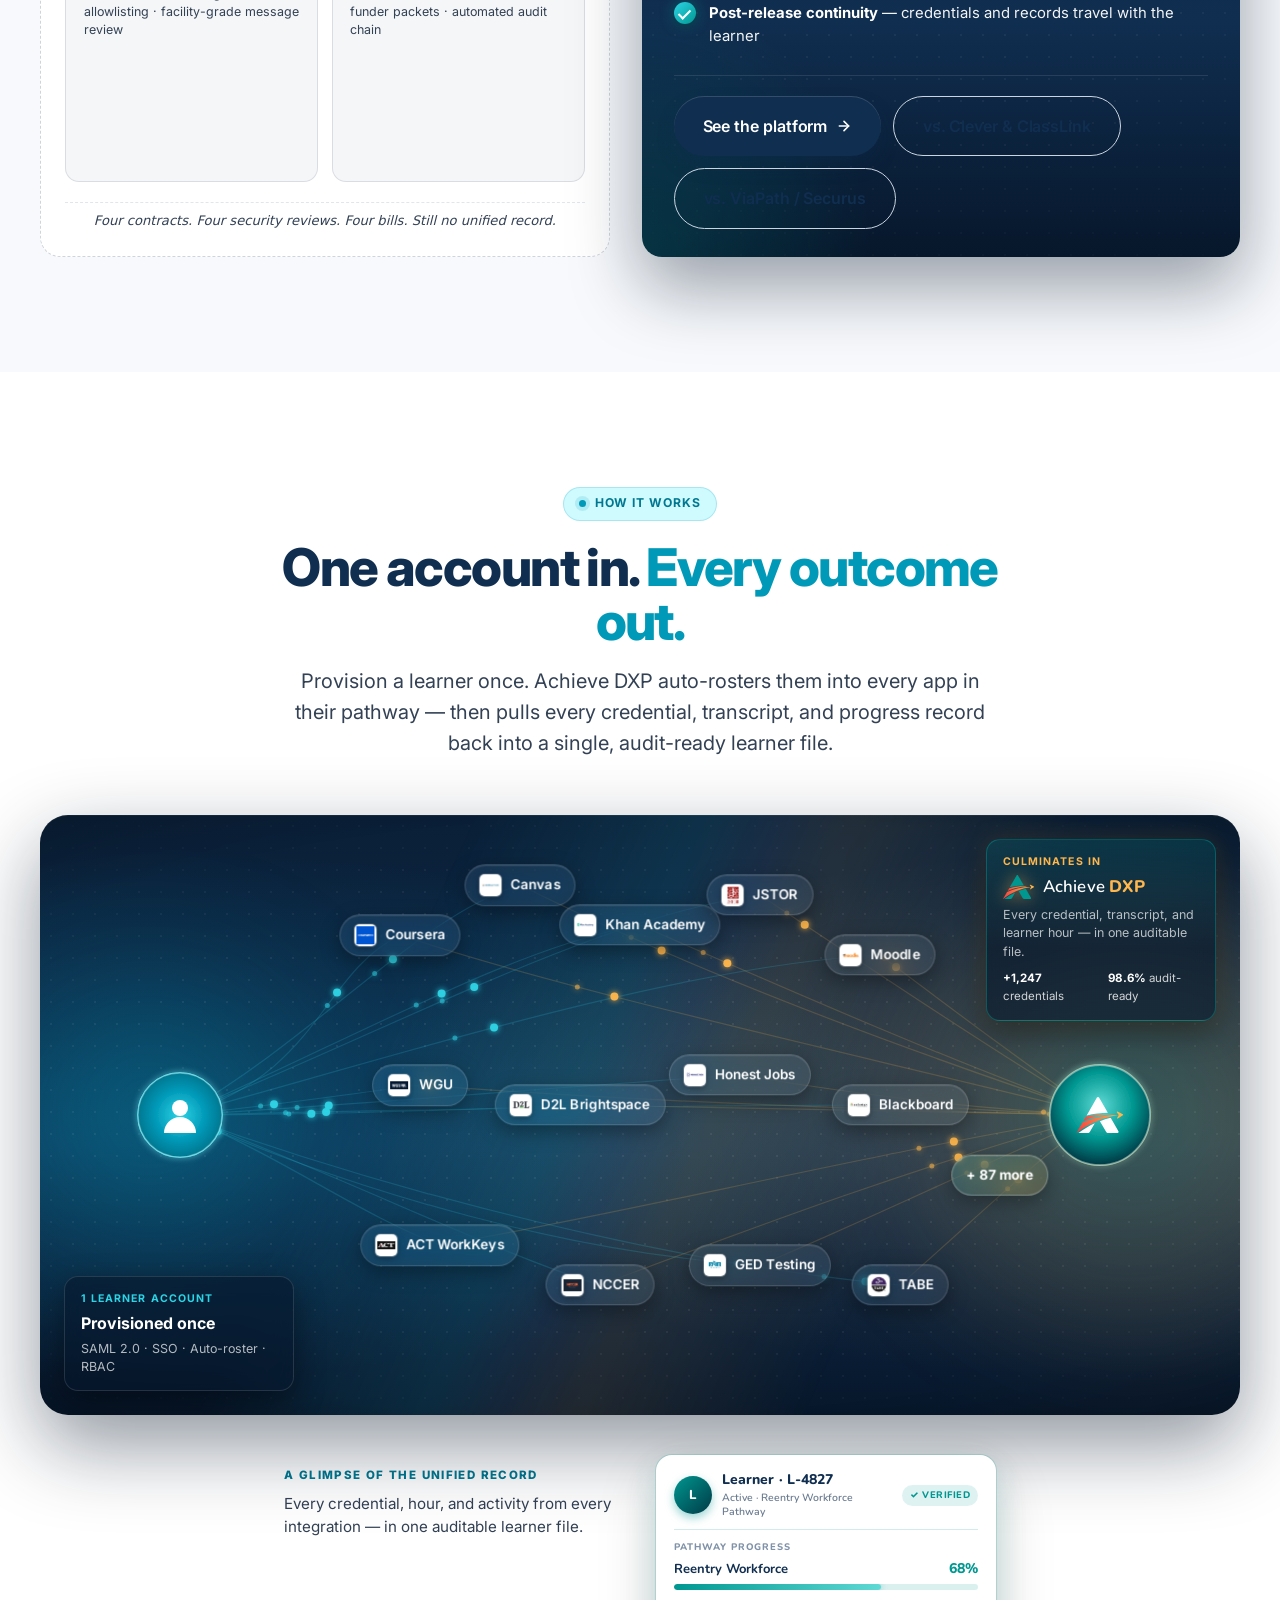
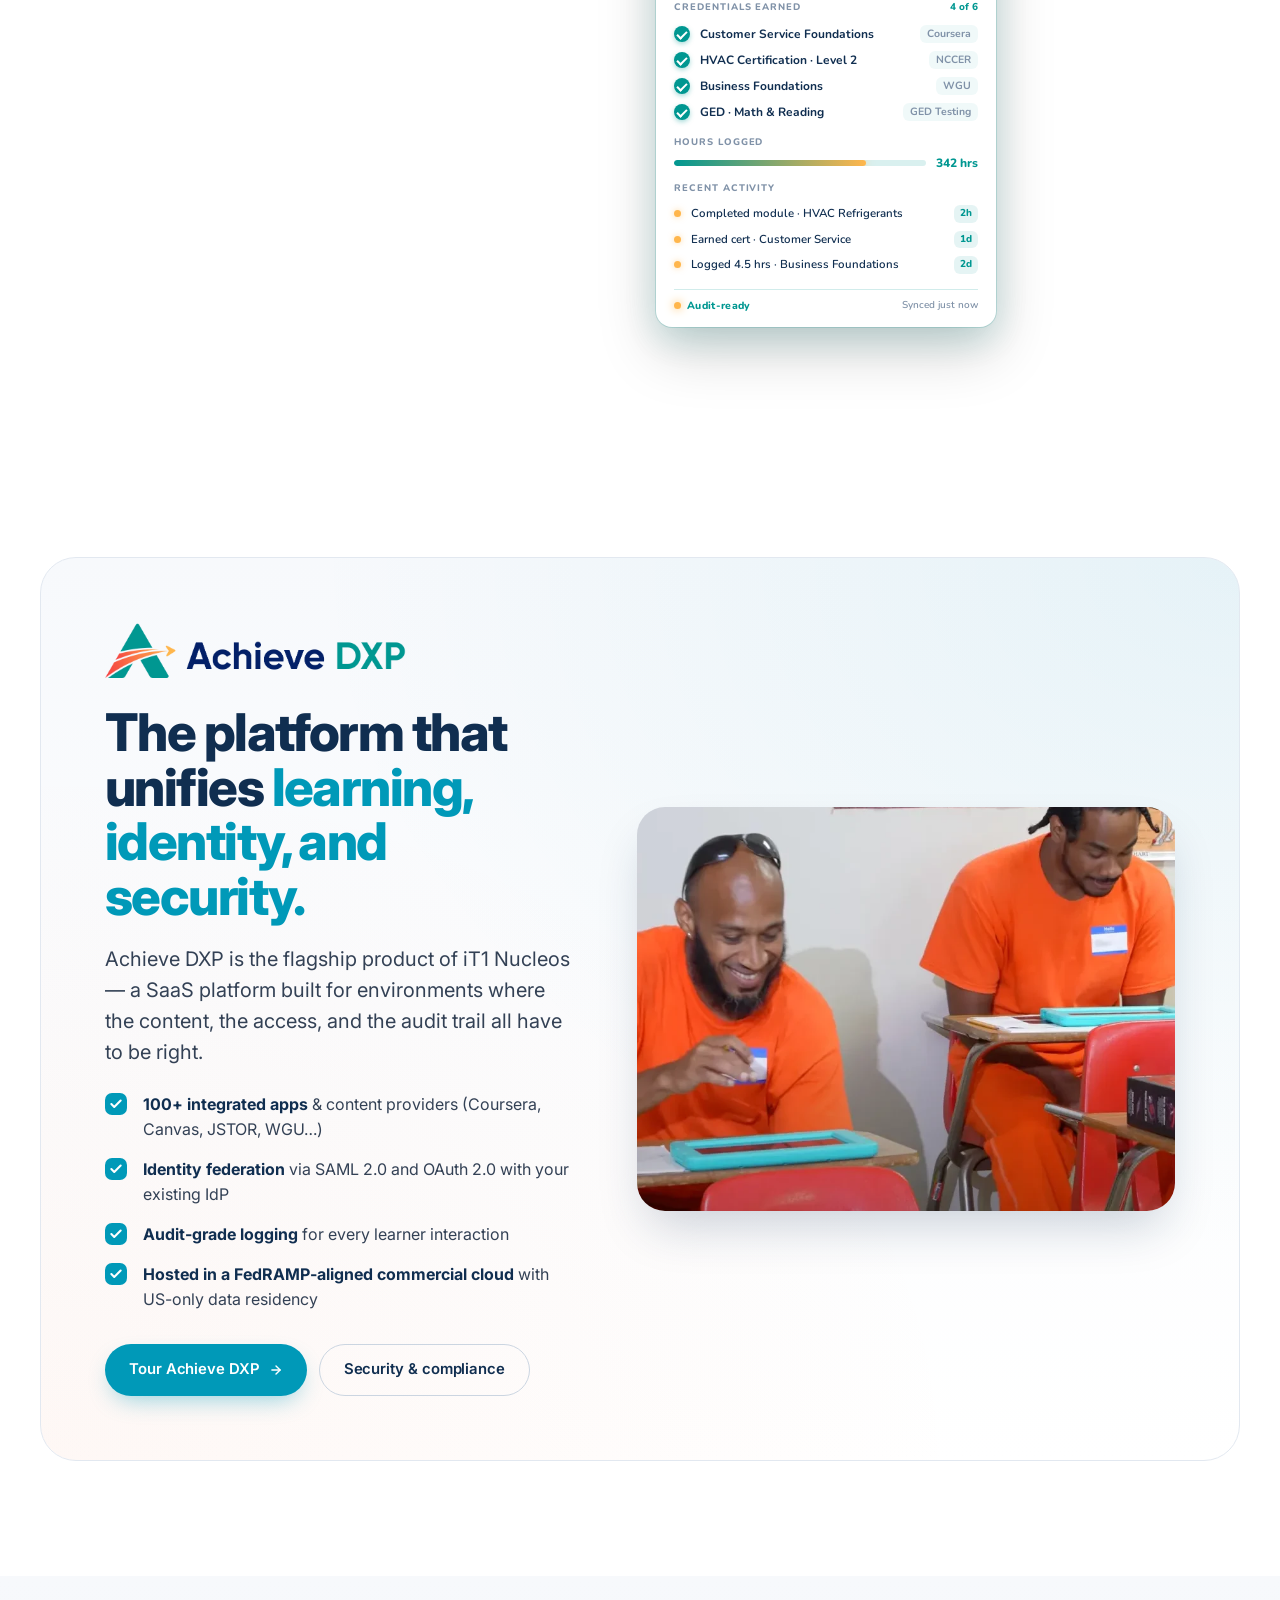
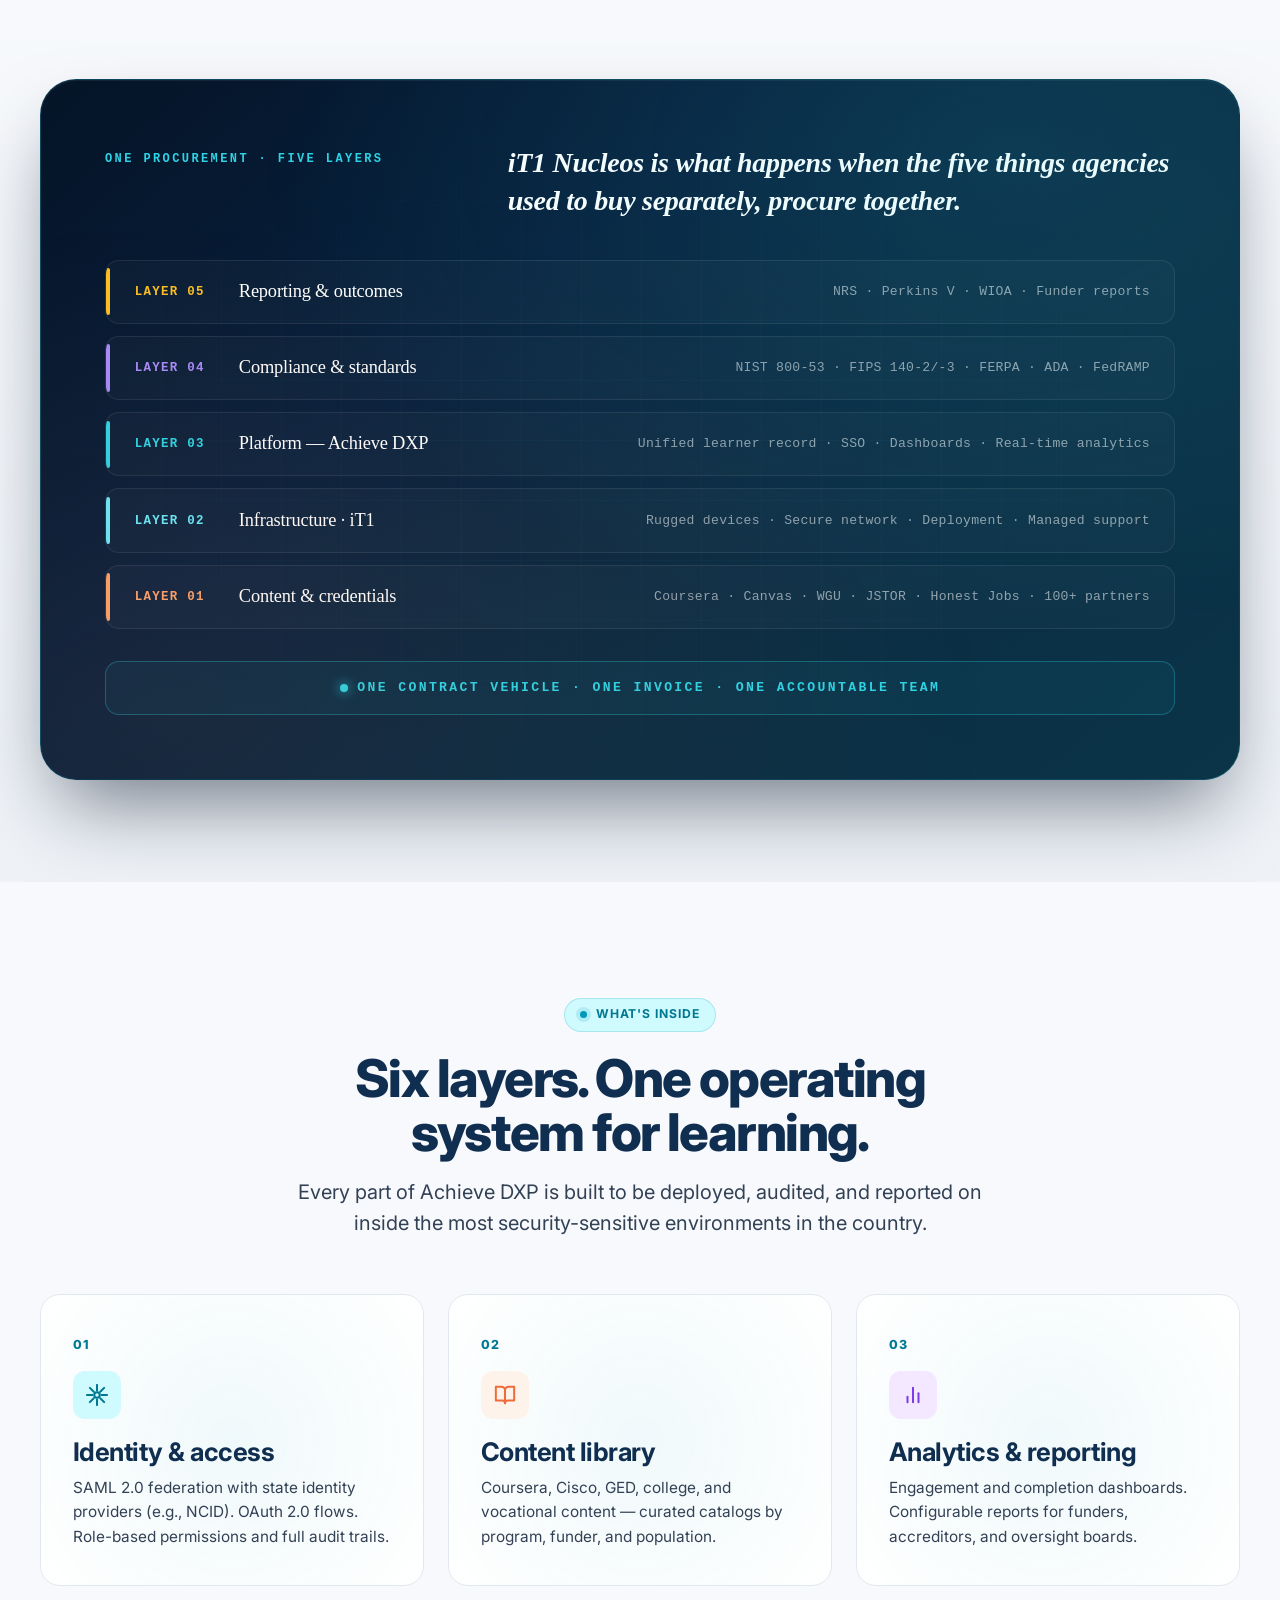
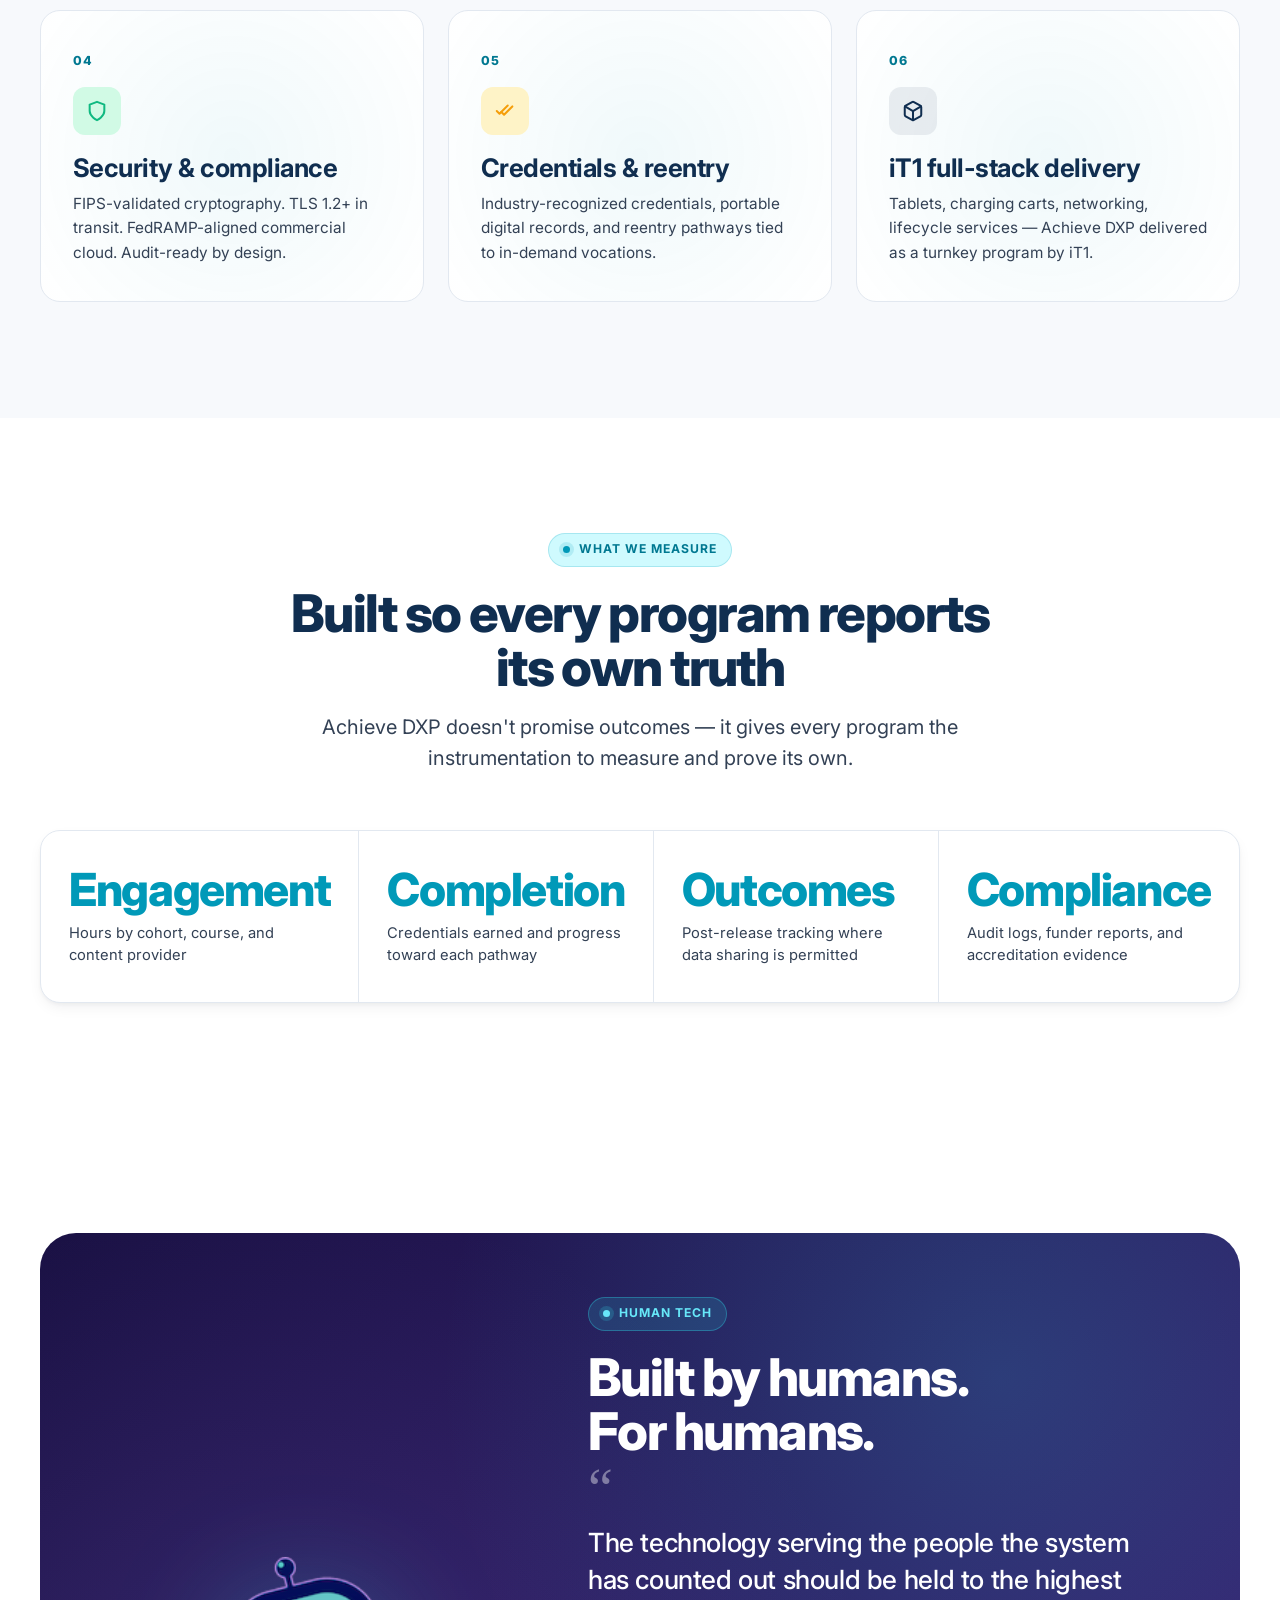
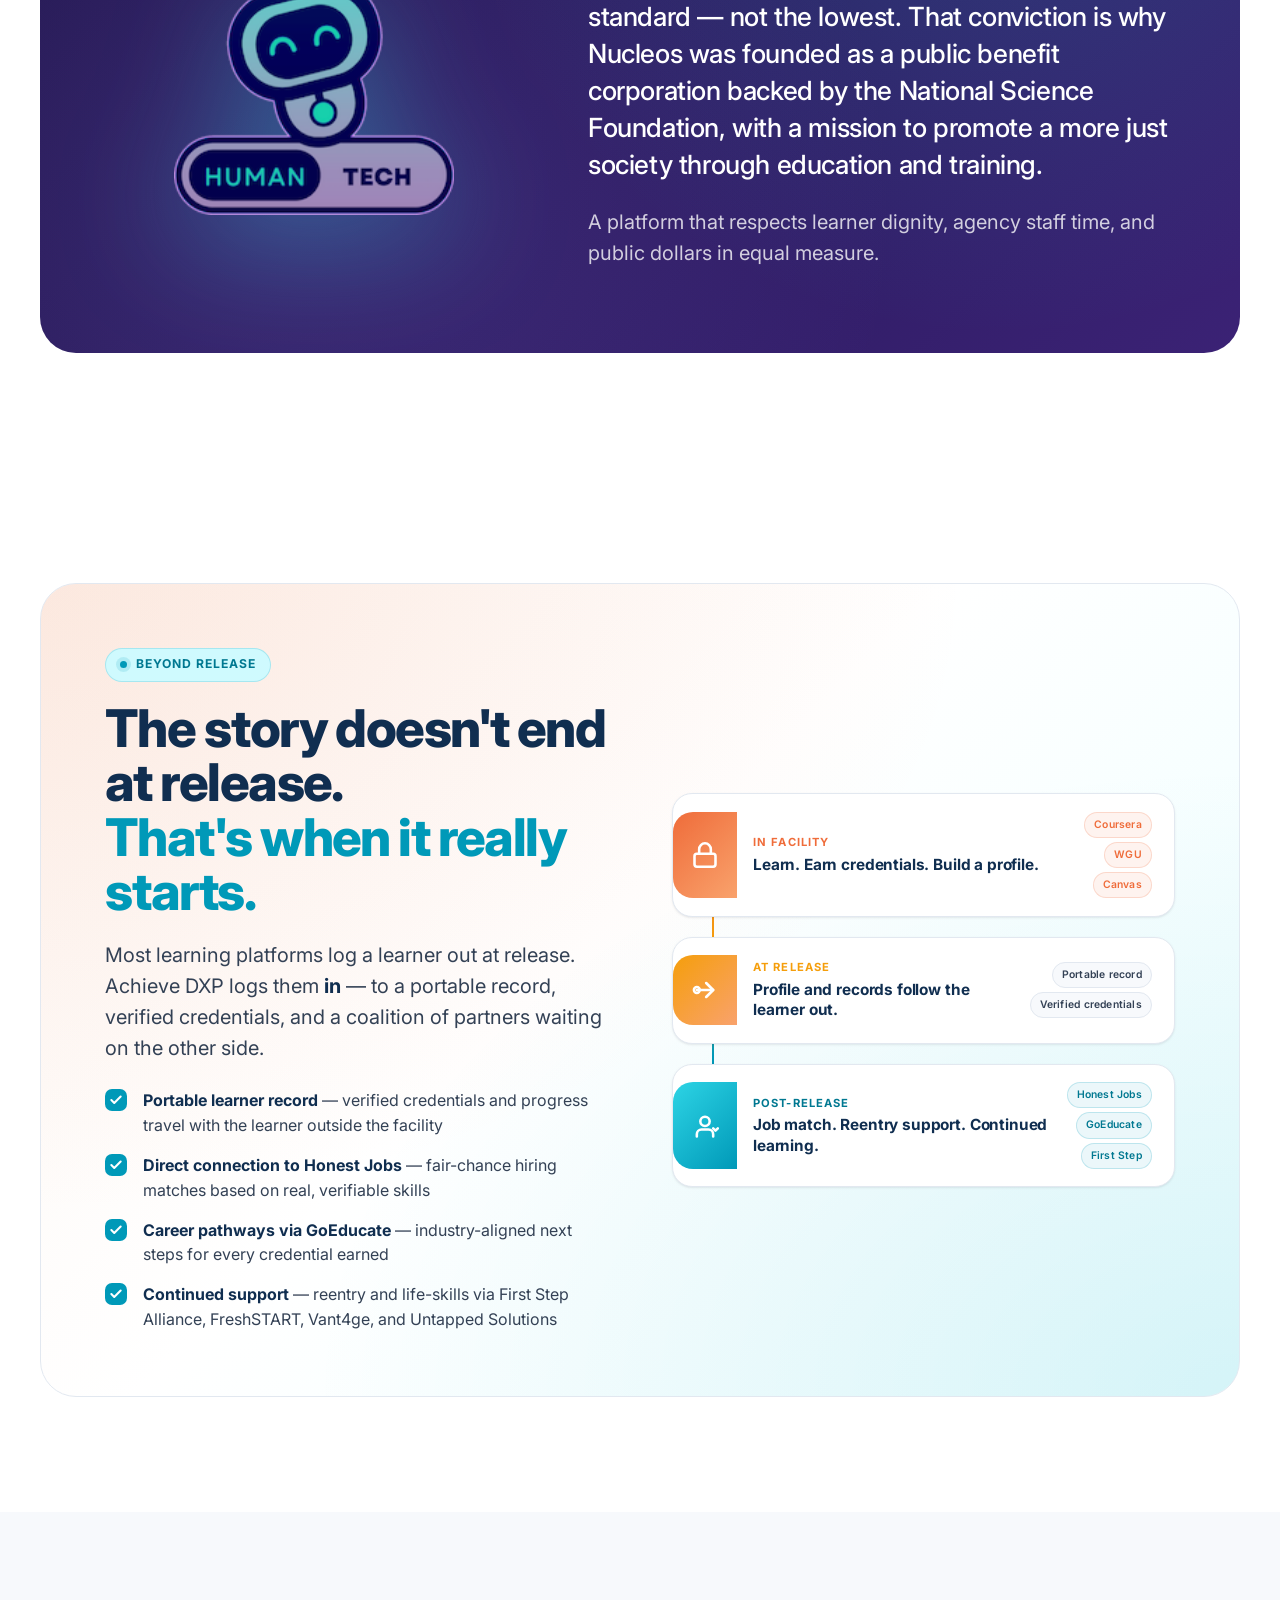
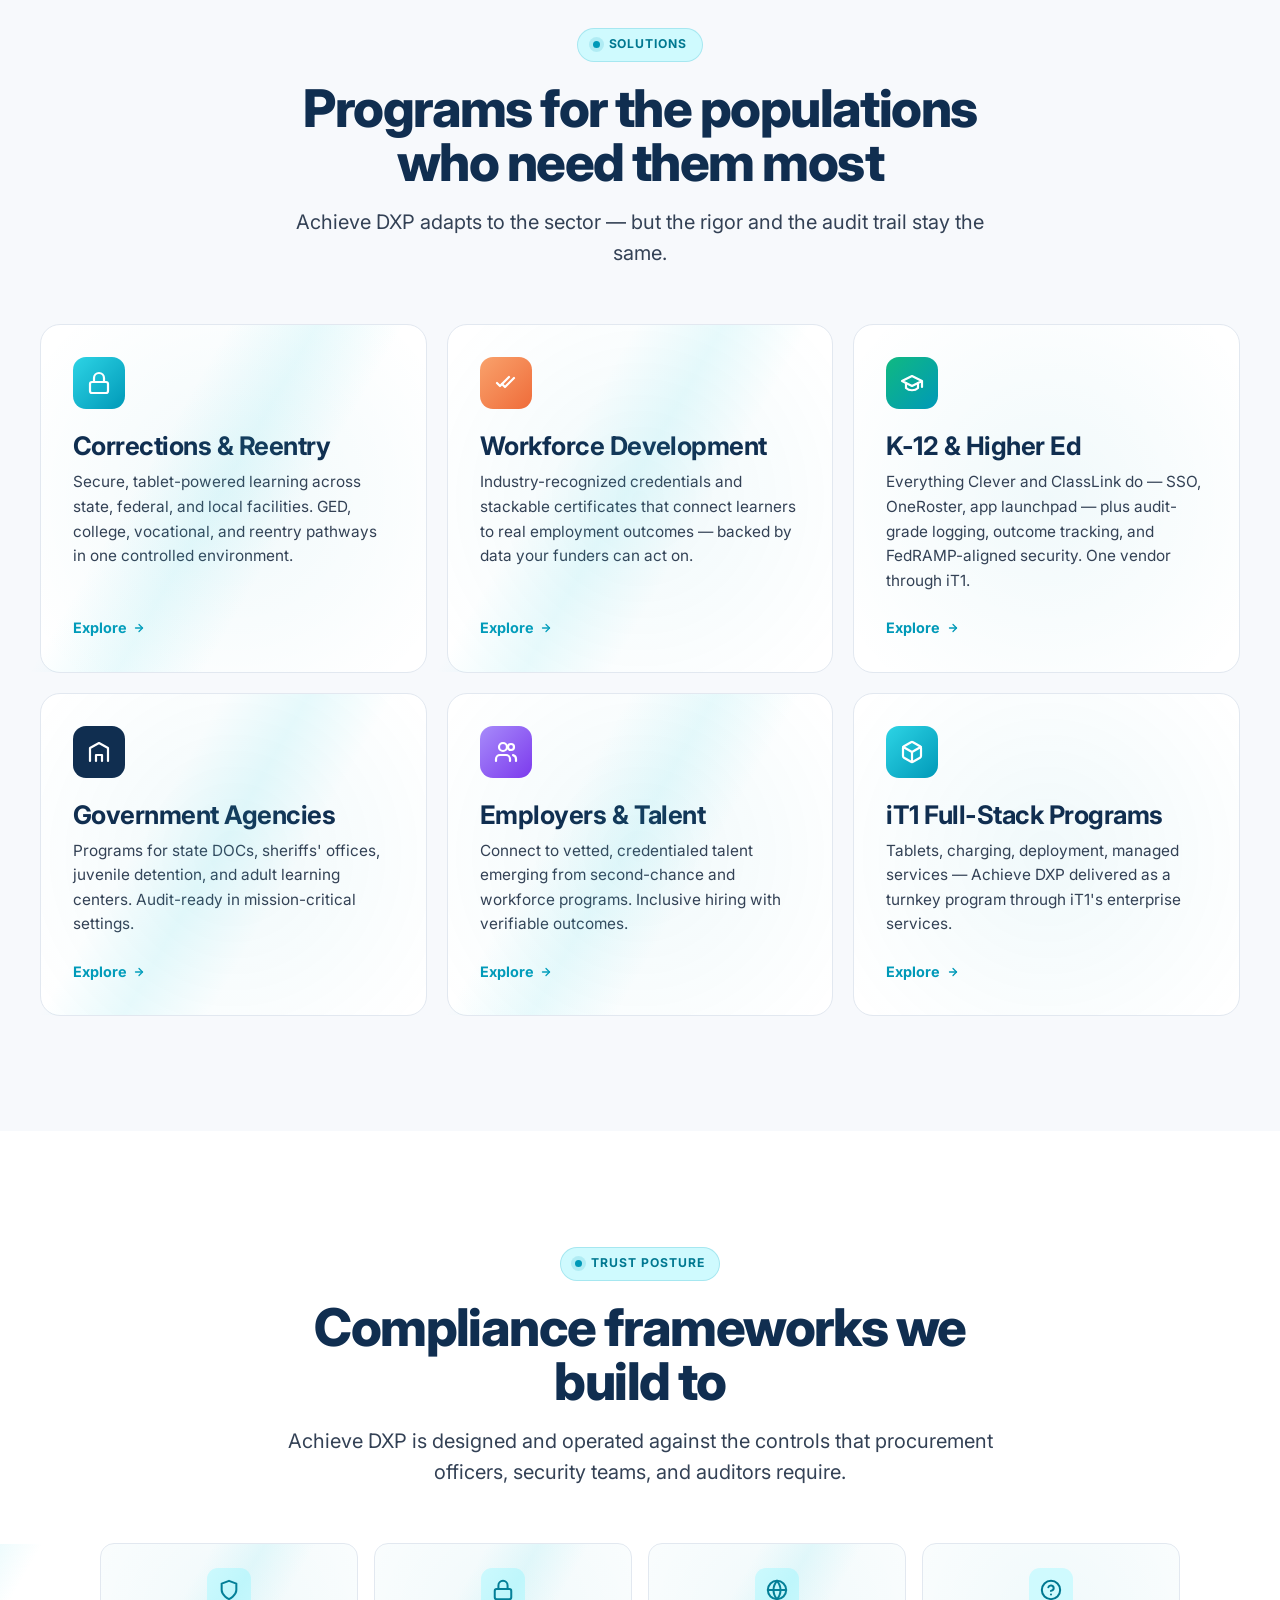
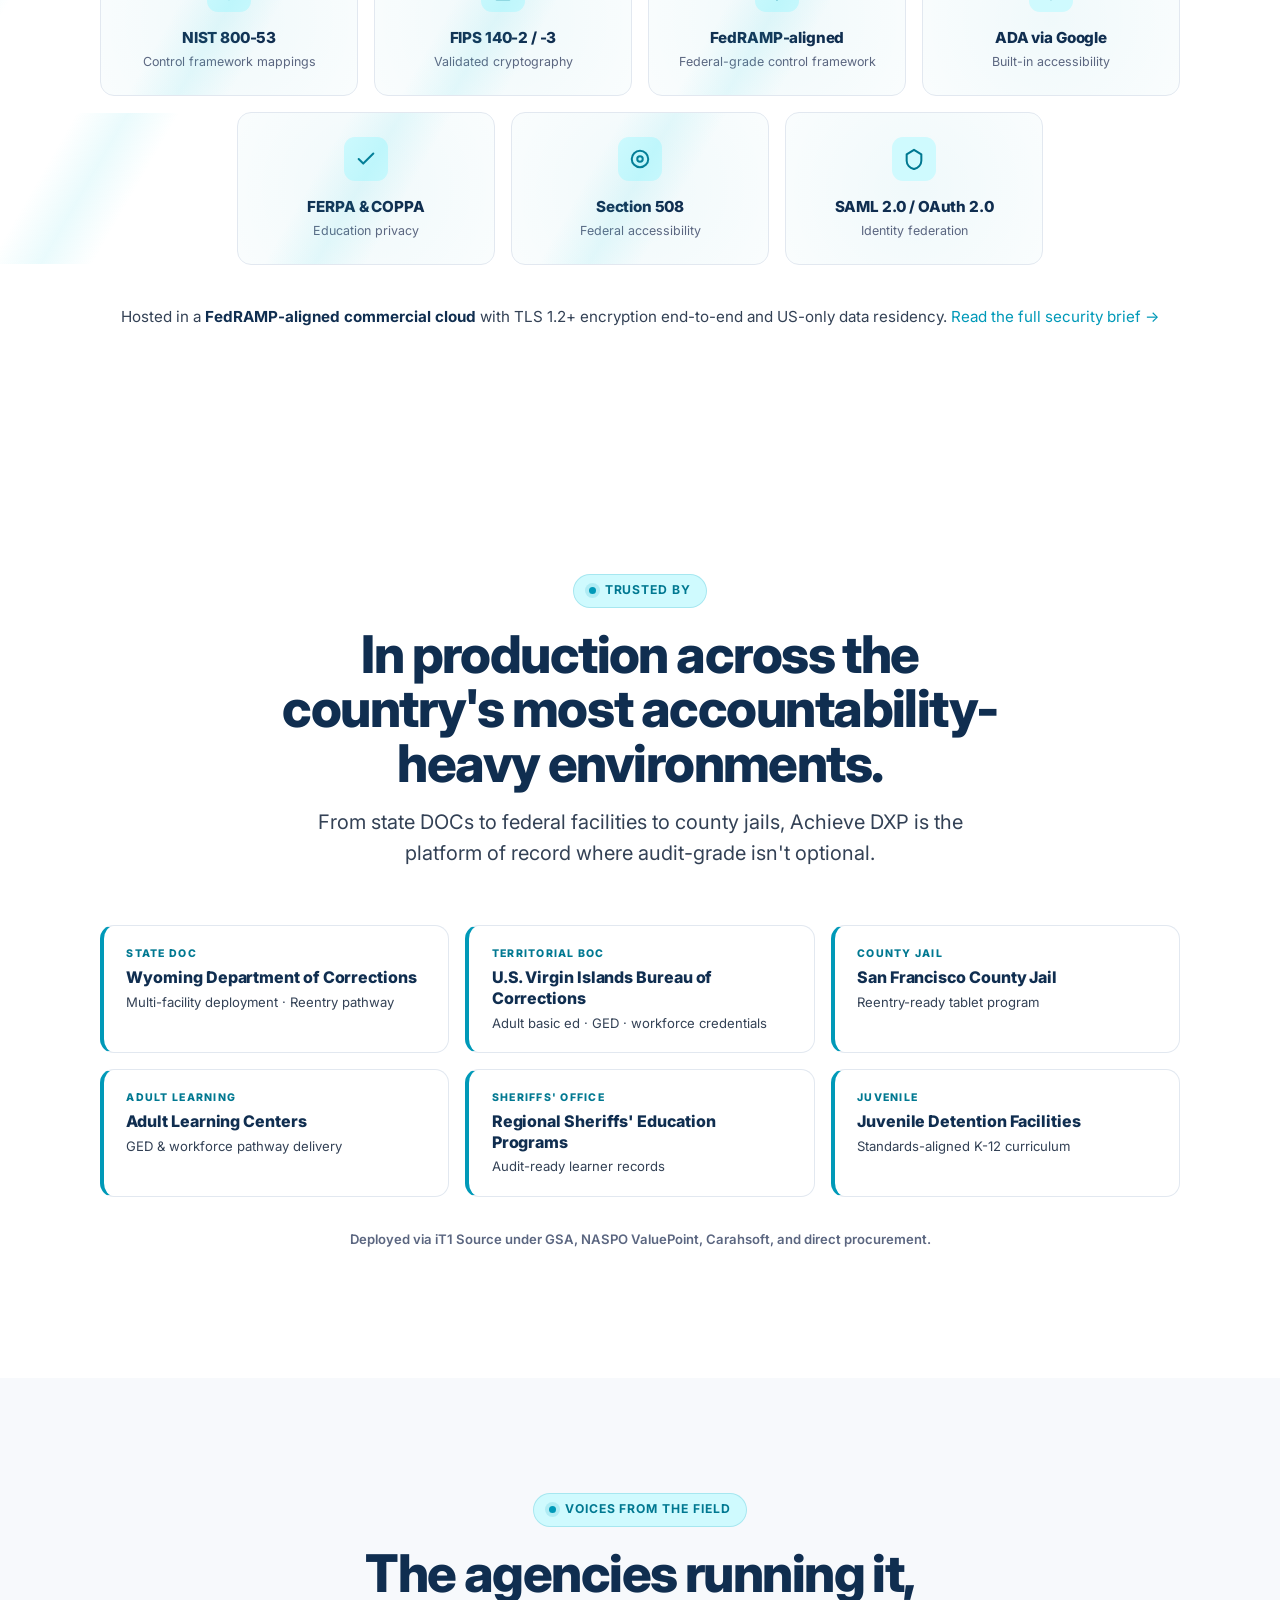
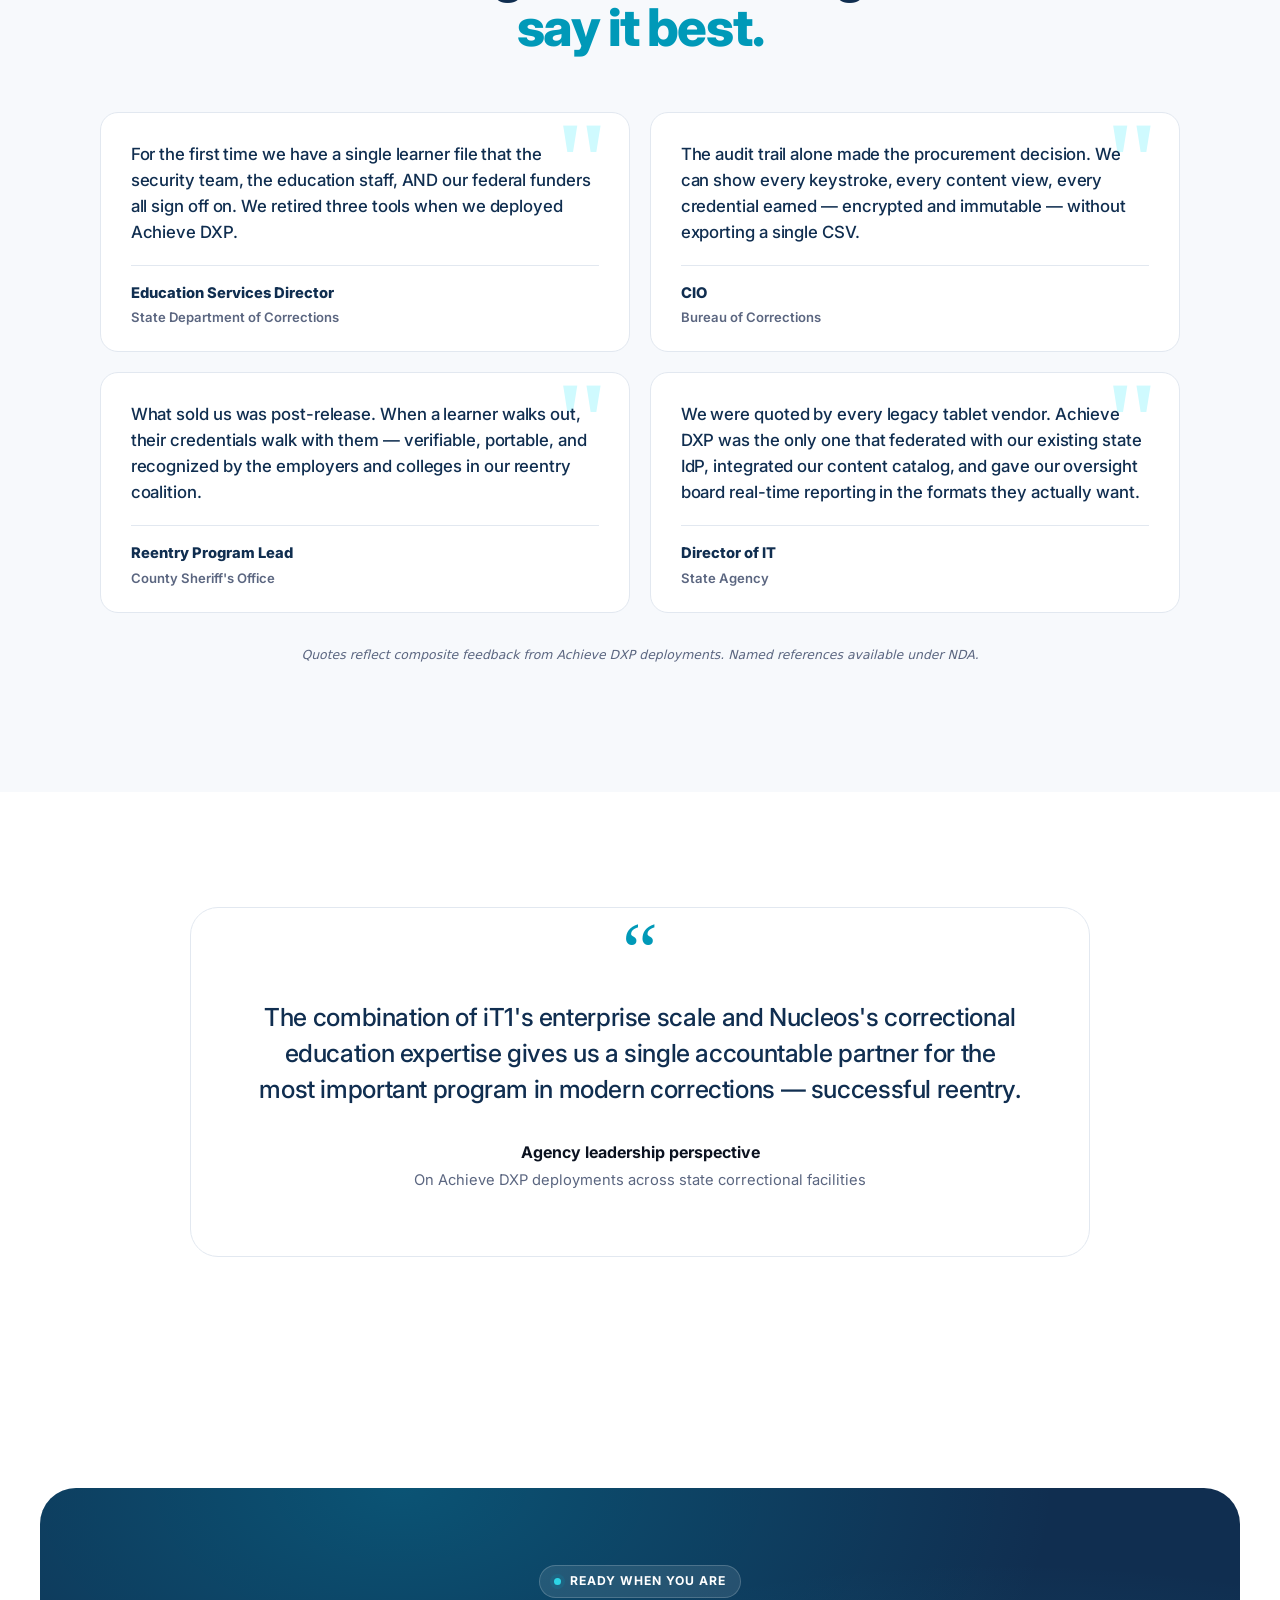
==== commit 5e8fd7fb: "Ship the dominance package: hero typography, customer wall, testimonials, two vs pages Six coordinat" ====
--- a/index.html
+++ b/index.html
@@ -263,7 +263,8 @@
           <a class="btn btn-primary btn-lg" href="contact.html#demo">See the platform
             <svg class="arrow" width="16" height="16" viewBox="0 0 24 24" fill="none" stroke="currentColor" stroke-width="2.4" stroke-linecap="round" stroke-linejoin="round"><line x1="5" y1="12" x2="19" y2="12"/><polyline points="12 5 19 12 12 19"/></svg>
           </a>
-          <a class="btn btn-ghost btn-lg" href="platform.html#truth">Compare capabilities</a>
+          <a class="btn btn-ghost btn-lg" href="vs-clever.html">vs. Clever &amp; ClassLink</a>
+          <a class="btn btn-ghost btn-lg" href="vs-viapath.html">vs. ViaPath / Securus</a>
         </div>
       </div>
     </div>
@@ -1584,8 +1585,108 @@
   </div>
 </section>
 
+<!-- ============================================================
+     TRUSTED BY — agency / customer wall
+     ============================================================ -->
+<section class="section">
+  <div class="container">
+    <div class="section-head" data-reveal="up">
+      <span class="eyebrow"><span class="dot"></span> Trusted by</span>
+      <h2 style="margin-top:1.25rem">In production across the country's most accountability-heavy environments.</h2>
+      <p class="lead">From state DOCs to federal facilities to county jails, Achieve DXP is the platform of record where audit-grade isn't optional.</p>
+    </div>
+
+    <div class="trust-wall" data-reveal="up">
+      <div class="tw-tile">
+        <div class="tw-tile-cat">State DOC</div>
+        <div class="tw-tile-name">Wyoming Department of Corrections</div>
+        <div class="tw-tile-meta">Multi-facility deployment · Reentry pathway</div>
+      </div>
+      <div class="tw-tile">
+        <div class="tw-tile-cat">Territorial BOC</div>
+        <div class="tw-tile-name">U.S. Virgin Islands Bureau of Corrections</div>
+        <div class="tw-tile-meta">Adult basic ed · GED · workforce credentials</div>
+      </div>
+      <div class="tw-tile">
+        <div class="tw-tile-cat">County Jail</div>
+        <div class="tw-tile-name">San Francisco County Jail</div>
+        <div class="tw-tile-meta">Reentry-ready tablet program</div>
+      </div>
+      <div class="tw-tile">
+        <div class="tw-tile-cat">Adult Learning</div>
+        <div class="tw-tile-name">Adult Learning Centers</div>
+        <div class="tw-tile-meta">GED &amp; workforce pathway delivery</div>
+      </div>
+      <div class="tw-tile">
+        <div class="tw-tile-cat">Sheriffs' Office</div>
+        <div class="tw-tile-name">Regional Sheriffs' Education Programs</div>
+        <div class="tw-tile-meta">Audit-ready learner records</div>
+      </div>
+      <div class="tw-tile">
+        <div class="tw-tile-cat">Juvenile</div>
+        <div class="tw-tile-name">Juvenile Detention Facilities</div>
+        <div class="tw-tile-meta">Standards-aligned K-12 curriculum</div>
+      </div>
+    </div>
+
+    <p class="tw-disclaimer">Deployed via iT1 Source under GSA, NASPO ValuePoint, Carahsoft, and direct procurement.</p>
+  </div>
+</section>
+
+<!-- ============================================================
+     TESTIMONIALS — agency voices
+     ============================================================ -->
+<section class="section bg-soft">
+  <div class="container">
+    <div class="section-head" data-reveal="up">
+      <span class="eyebrow"><span class="dot"></span> Voices from the field</span>
+      <h2 style="margin-top:1.25rem">The agencies running it,<br/><span class="teal">say it best.</span></h2>
+    </div>
+
+    <div class="testimonial-grid" data-stagger>
+      <figure class="testimonial">
+        <div class="t-quote-mark">"</div>
+        <blockquote>For the first time we have a single learner file that the security team, the education staff, AND our federal funders all sign off on. We retired three tools when we deployed Achieve DXP.</blockquote>
+        <figcaption>
+          <strong>Education Services Director</strong>
+          <span>State Department of Corrections</span>
+        </figcaption>
+      </figure>
+
+      <figure class="testimonial">
+        <div class="t-quote-mark">"</div>
+        <blockquote>The audit trail alone made the procurement decision. We can show every keystroke, every content view, every credential earned — encrypted and immutable — without exporting a single CSV.</blockquote>
+        <figcaption>
+          <strong>CIO</strong>
+          <span>Bureau of Corrections</span>
+        </figcaption>
+      </figure>
+
+      <figure class="testimonial">
+        <div class="t-quote-mark">"</div>
+        <blockquote>What sold us was post-release. When a learner walks out, their credentials walk with them — verifiable, portable, and recognized by the employers and colleges in our reentry coalition.</blockquote>
+        <figcaption>
+          <strong>Reentry Program Lead</strong>
+          <span>County Sheriff's Office</span>
+        </figcaption>
+      </figure>
+
+      <figure class="testimonial">
+        <div class="t-quote-mark">"</div>
+        <blockquote>We were quoted by every legacy tablet vendor. Achieve DXP was the only one that federated with our existing state IdP, integrated our content catalog, and gave our oversight board real-time reporting in the formats they actually want.</blockquote>
+        <figcaption>
+          <strong>Director of IT</strong>
+          <span>State Agency</span>
+        </figcaption>
+      </figure>
+    </div>
+
+    <p class="t-disclaimer">Quotes reflect composite feedback from Achieve DXP deployments. Named references available under NDA.</p>
+  </div>
+</section>
+
 <!-- QUOTE -->
-<section class="section bg-soft">
+<section class="section">
   <div class="container">
     <div class="quote" data-reveal="scale">
       <blockquote>The combination of iT1's enterprise scale and Nucleos's correctional education expertise gives us a single accountable partner for the most important program in modern corrections — successful reentry.</blockquote>
@@ -1596,6 +1697,116 @@
     </div>
   </div>
 </section>
+
+<style>
+  /* ============================================================
+     TRUST WALL — agency tiles
+     ============================================================ */
+  .trust-wall{
+    display:grid;
+    grid-template-columns:repeat(3, 1fr);
+    gap:1rem;
+    max-width:1080px;margin:0 auto;
+  }
+  @media (max-width: 900px){ .trust-wall{grid-template-columns:repeat(2,1fr);} }
+  @media (max-width: 560px){ .trust-wall{grid-template-columns:1fr;} }
+  .tw-tile{
+    background:#fff;
+    border:1px solid var(--line);
+    border-left:4px solid var(--teal);
+    border-radius:14px;
+    padding:1.25rem 1.4rem;
+    display:flex;flex-direction:column;gap:.3rem;
+    transition: border-color 200ms, transform 200ms, box-shadow 200ms;
+  }
+  .tw-tile:hover{
+    border-left-color: var(--dxp-orange, #FFB64C);
+    transform: translateY(-3px);
+    box-shadow: 0 14px 36px rgba(16,46,80,.08);
+  }
+  .tw-tile-cat{
+    font-size:.66rem;font-weight:800;letter-spacing:.12em;text-transform:uppercase;
+    color:var(--teal-deep);
+  }
+  .tw-tile-name{
+    font-weight:800;font-size:1rem;color:var(--navy);
+    letter-spacing:-.005em;line-height:1.3;
+  }
+  .tw-tile-meta{
+    font-size:.82rem;color:var(--ink-soft);line-height:1.4;
+  }
+  .tw-disclaimer{
+    text-align:center;margin-top:2rem;
+    font-size:.82rem;color:var(--ink-mute);font-weight:600;
+  }
+
+  /* ============================================================
+     TESTIMONIALS
+     ============================================================ */
+  .testimonial-grid{
+    display:grid;
+    grid-template-columns:1fr 1fr;
+    gap:1.25rem;
+    max-width:1080px;margin:0 auto;
+  }
+  @media (max-width: 760px){ .testimonial-grid{grid-template-columns:1fr;} }
+  .testimonial{
+    position:relative;
+    background:#fff;
+    border:1px solid var(--line);
+    border-radius:18px;
+    padding:1.75rem 1.85rem 1.5rem;
+    margin:0;
+    overflow:hidden;
+    transition: transform 200ms, box-shadow 200ms;
+  }
+  .testimonial:hover{ transform: translateY(-3px); box-shadow: 0 18px 44px rgba(16,46,80,.1); }
+  .t-quote-mark{
+    position:absolute;top:-.5rem;right:1rem;
+    font-family:Georgia, serif;
+    font-size:7rem;line-height:1;
+    color:var(--teal-tint);
+    font-weight:700;
+    pointer-events:none;user-select:none;
+  }
+  .testimonial blockquote{
+    position:relative;z-index:1;
+    margin:0;font-size:1.05rem;line-height:1.55;
+    color:var(--navy);font-weight:500;
+    letter-spacing:-.005em;
+  }
+  .testimonial figcaption{
+    position:relative;z-index:1;
+    margin-top:1.25rem;padding-top:1rem;
+    border-top:1px solid var(--line);
+    display:flex;flex-direction:column;gap:.15rem;
+  }
+  .testimonial figcaption strong{
+    font-weight:800;color:var(--navy);font-size:.92rem;
+  }
+  .testimonial figcaption span{
+    font-size:.82rem;color:var(--ink-mute);font-weight:600;
+  }
+  .t-disclaimer{
+    text-align:center;margin-top:2rem;
+    font-size:.78rem;color:var(--ink-mute);font-style:italic;
+  }
+
+  /* ============================================================
+     SCROLL-REVEAL ENHANCEMENT — bigger fade-in moments
+     ============================================================ */
+  [data-reveal="up"]{ opacity:0; transform: translateY(28px); transition: opacity 750ms cubic-bezier(.16,1,.3,1), transform 750ms cubic-bezier(.16,1,.3,1); }
+  [data-reveal="up"].visible{ opacity:1; transform: translateY(0); }
+  [data-reveal="scale"]{ opacity:0; transform: scale(.96); transition: opacity 800ms cubic-bezier(.16,1,.3,1), transform 800ms cubic-bezier(.16,1,.3,1); }
+  [data-reveal="scale"].visible{ opacity:1; transform: scale(1); }
+  [data-reveal="left"]{ opacity:0; transform: translateX(-28px); transition: opacity 750ms cubic-bezier(.16,1,.3,1), transform 750ms cubic-bezier(.16,1,.3,1); }
+  [data-reveal="left"].visible{ opacity:1; transform: translateX(0); }
+  [data-reveal="right"]{ opacity:0; transform: translateX(28px); transition: opacity 750ms cubic-bezier(.16,1,.3,1), transform 750ms cubic-bezier(.16,1,.3,1); }
+  [data-reveal="right"].visible{ opacity:1; transform: translateX(0); }
+  @media (prefers-reduced-motion: reduce){
+    [data-reveal]{ opacity:1 !important; transform:none !important; }
+  }
+</style>
 
 <!-- CTA BANNER -->
 <section class="section">
@@ -1654,6 +1865,14 @@
         </ul>
       </div>
       <div class="footer-col">
+        <h5>Compare</h5>
+        <ul>
+          <li><a href="vs-clever.html">vs. Clever &amp; ClassLink</a></li>
+          <li><a href="vs-viapath.html">vs. ViaPath / Securus</a></li>
+          <li><a href="platform.html#truth">Capability matrix</a></li>
+        </ul>
+      </div>
+      <div class="footer-col">
         <h5>Trust</h5>
         <ul>
           <li><a href="security.html">Security</a></li>
--- a/assets/css/styles.css
+++ b/assets/css/styles.css
@@ -410,7 +410,15 @@
   align-items: center;
 }
 
-.hero-copy h1 { margin-top: 1.25rem; margin-bottom: 1.5rem; }
+.hero-copy h1 {
+  margin-top: 1.25rem;
+  margin-bottom: 1.5rem;
+  font-size: clamp(2.8rem, 7.5vw, 5.6rem);
+  letter-spacing: -0.045em;
+  line-height: 0.98;
+  font-weight: 800;
+}
+.hero-copy .lead { font-size: clamp(1.12rem, 1.55vw, 1.32rem); max-width: 56ch; }
 .hero-actions {
   display: flex;
   gap: 0.75rem;
@@ -1008,8 +1016,8 @@
 }
 .footer-grid {
   display: grid;
-  grid-template-columns: 1.5fr 1fr 1fr 1fr 1fr;
-  gap: 3rem;
+  grid-template-columns: 1.4fr 1fr 1fr 1fr 1fr 1fr;
+  gap: 2.5rem;
   margin-bottom: 3rem;
 }
 @media (max-width: 800px) {
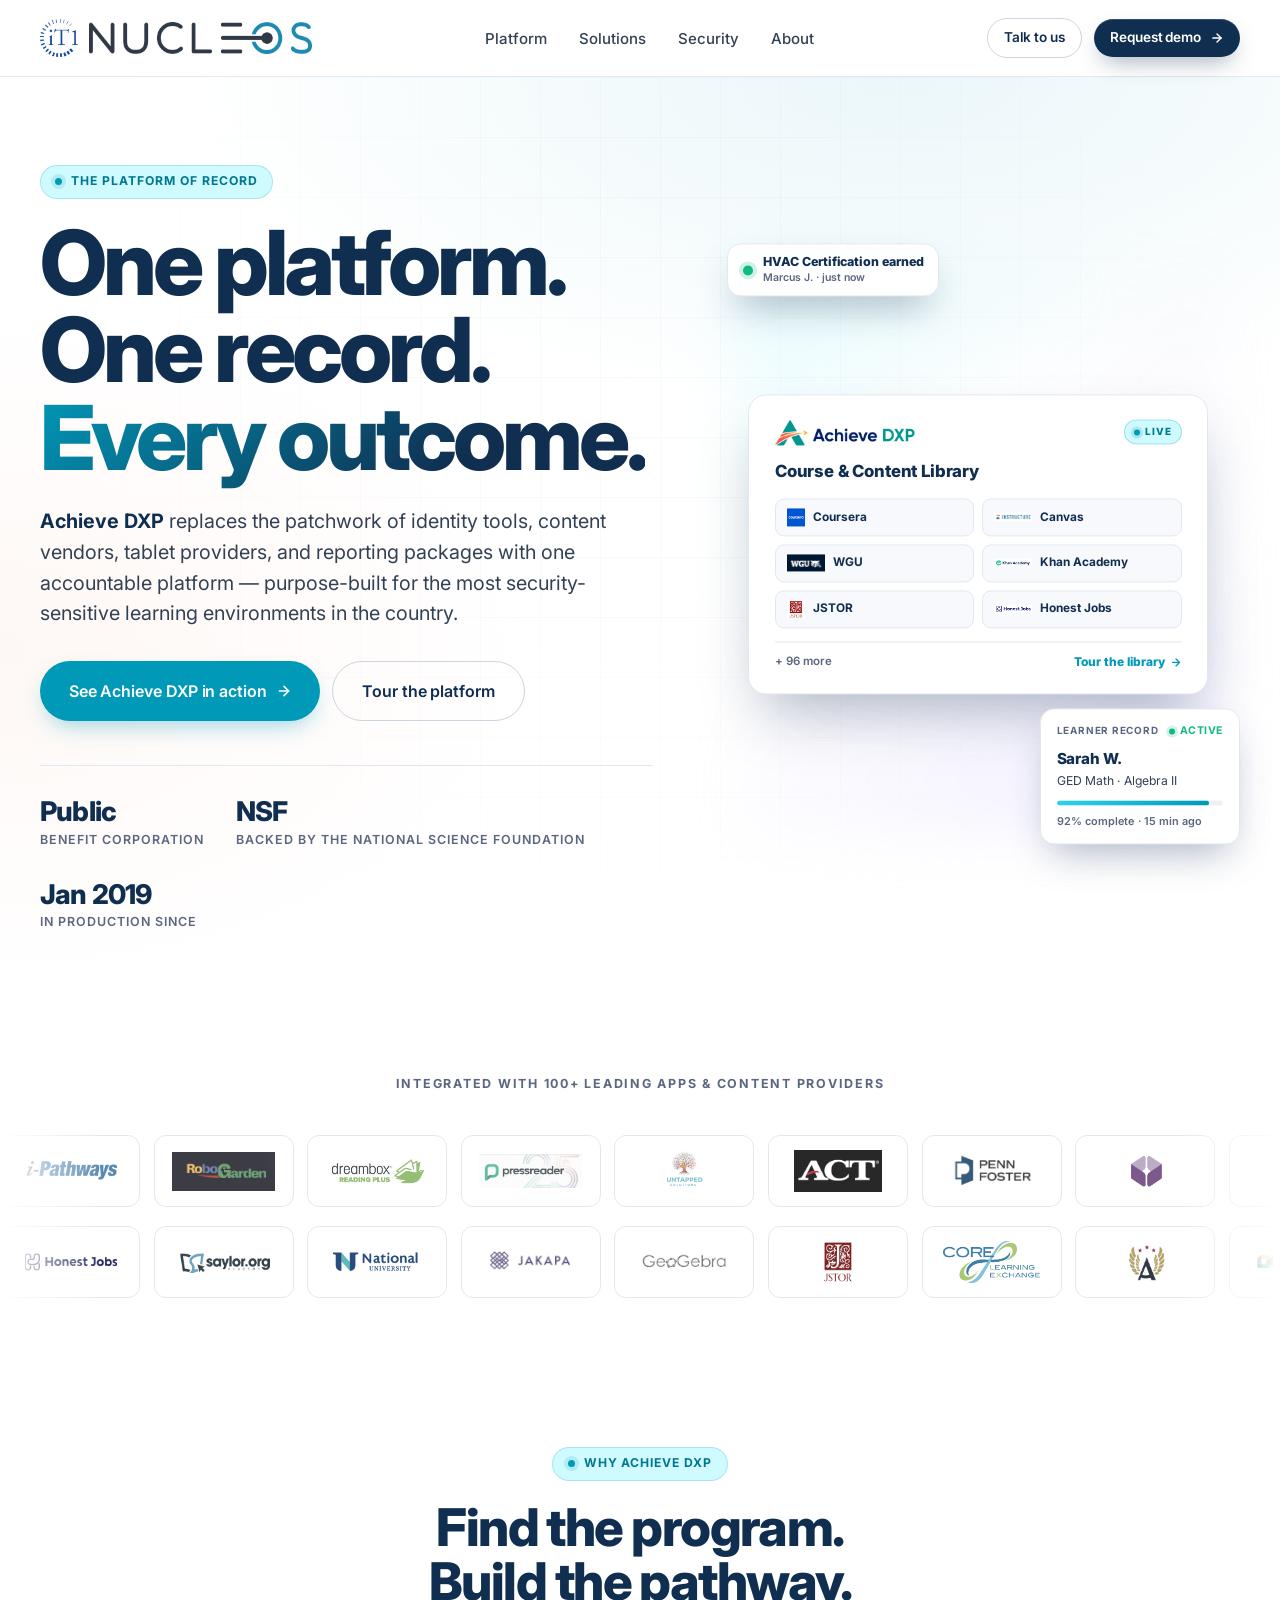
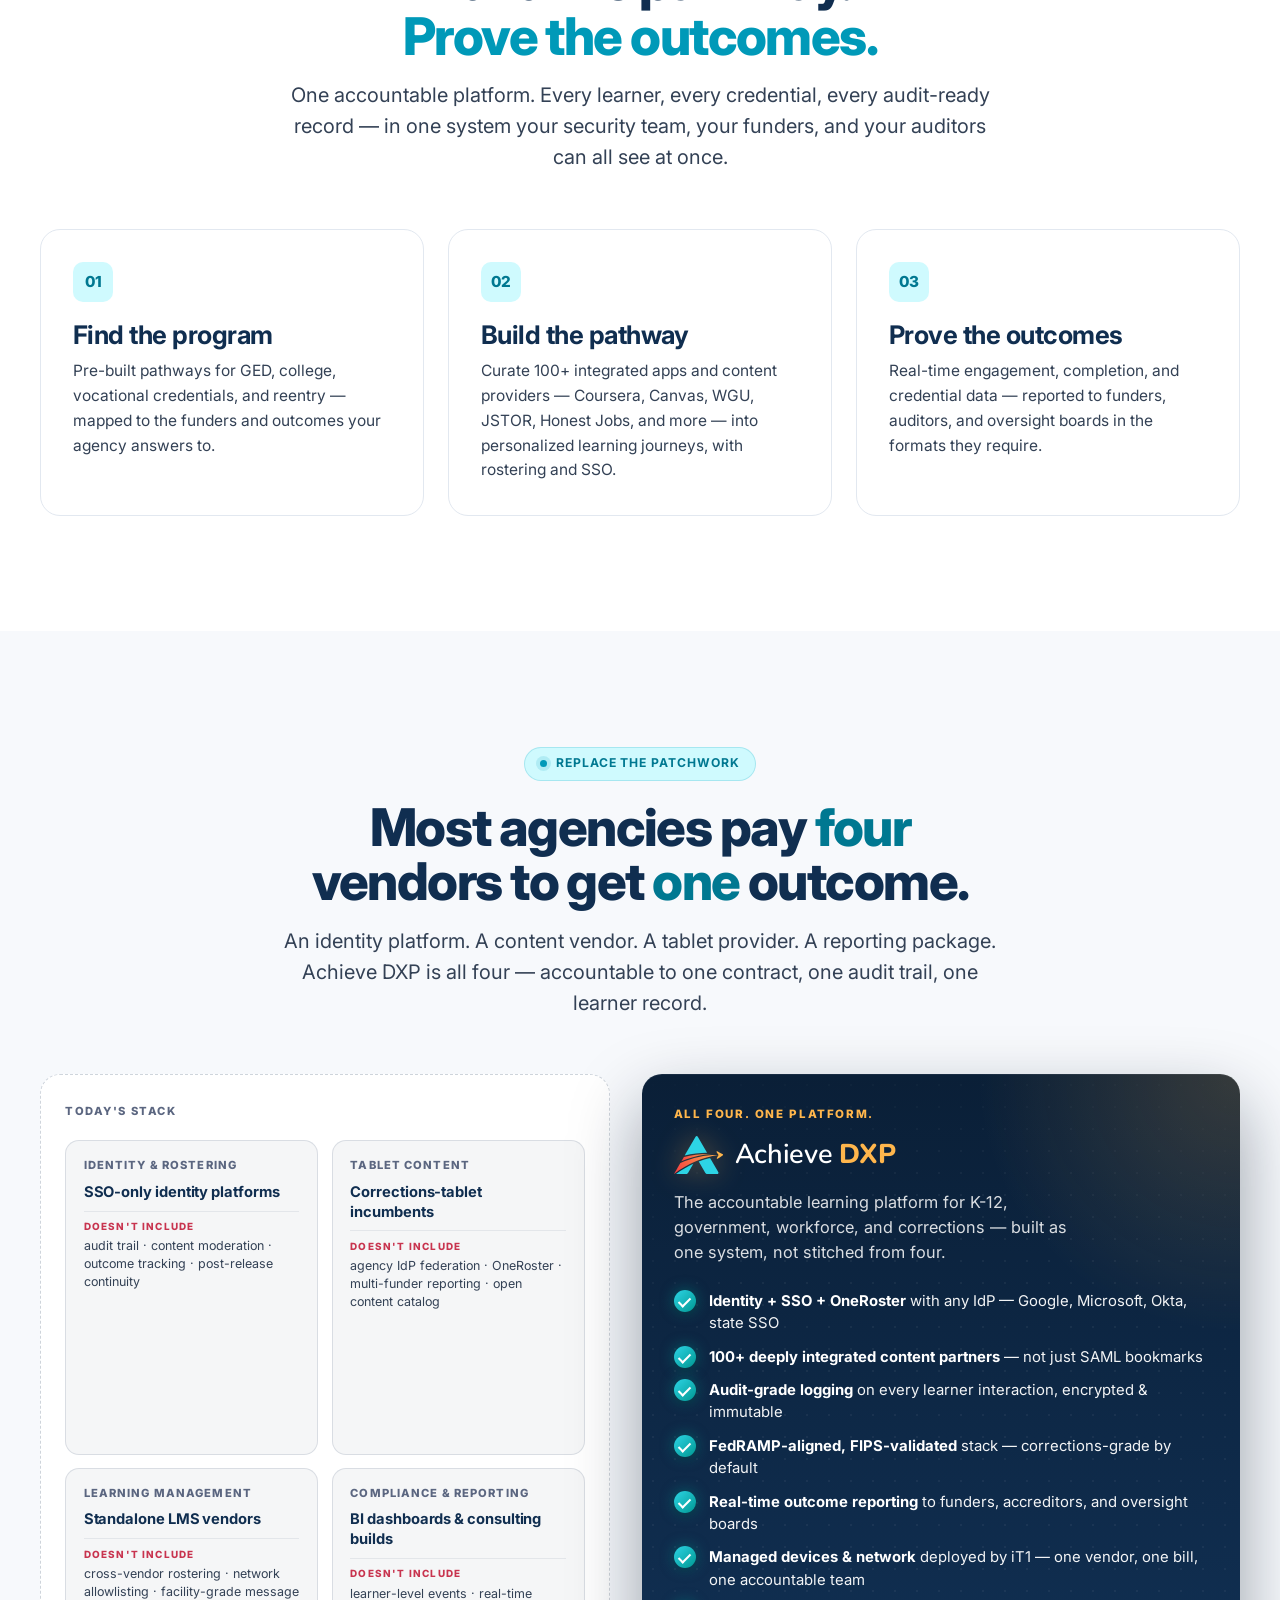
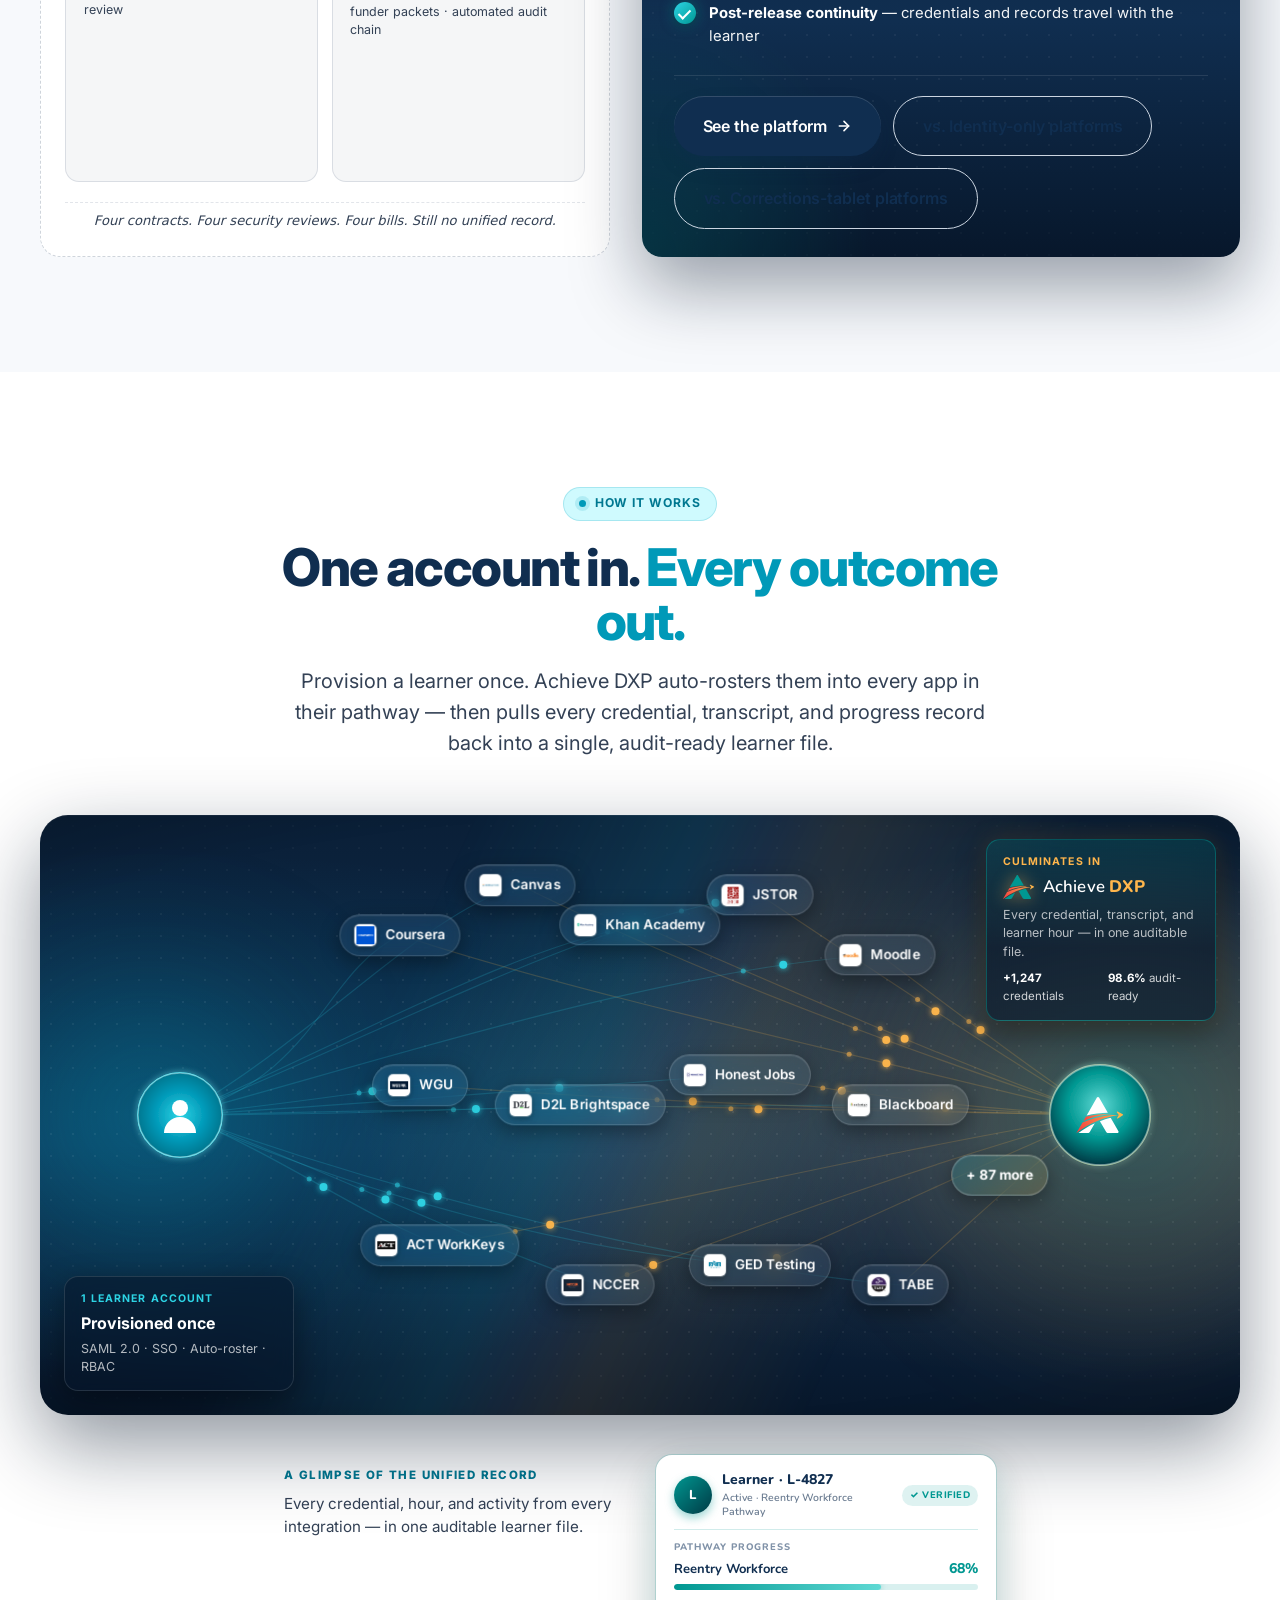
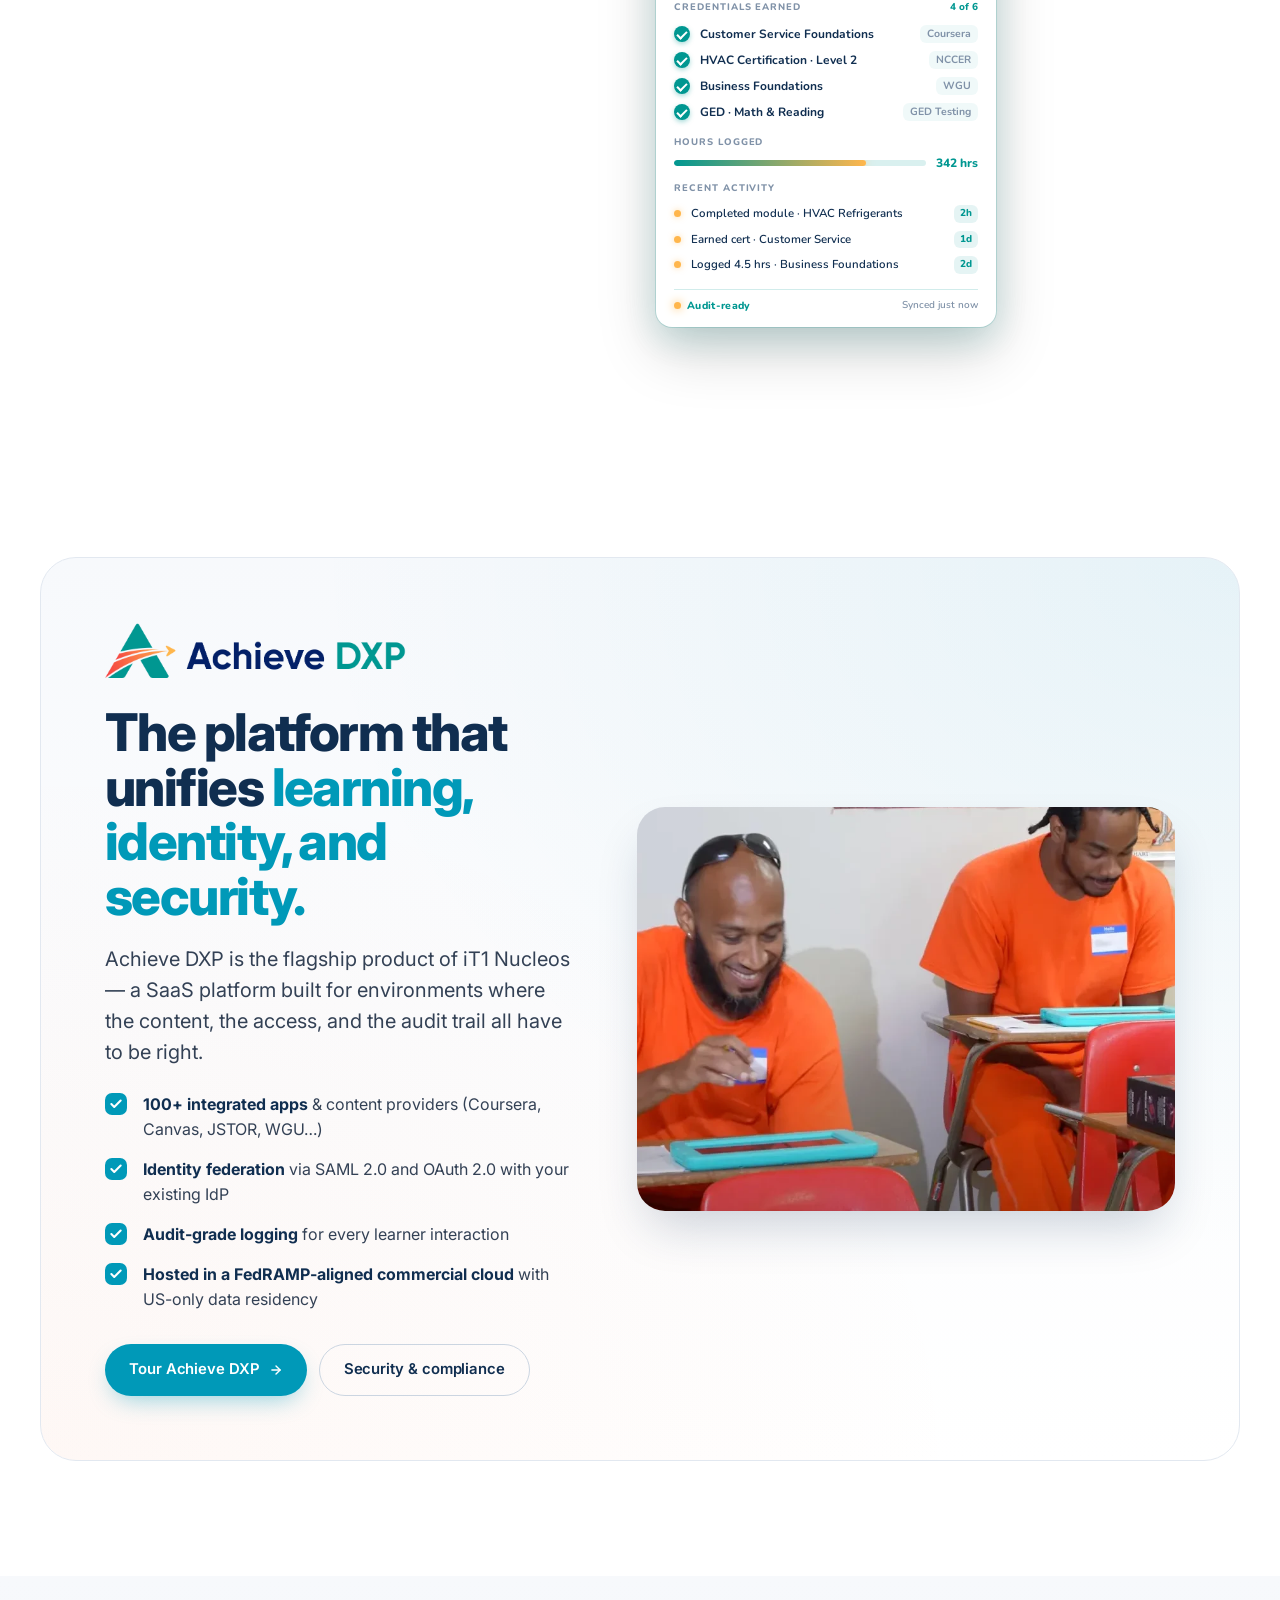
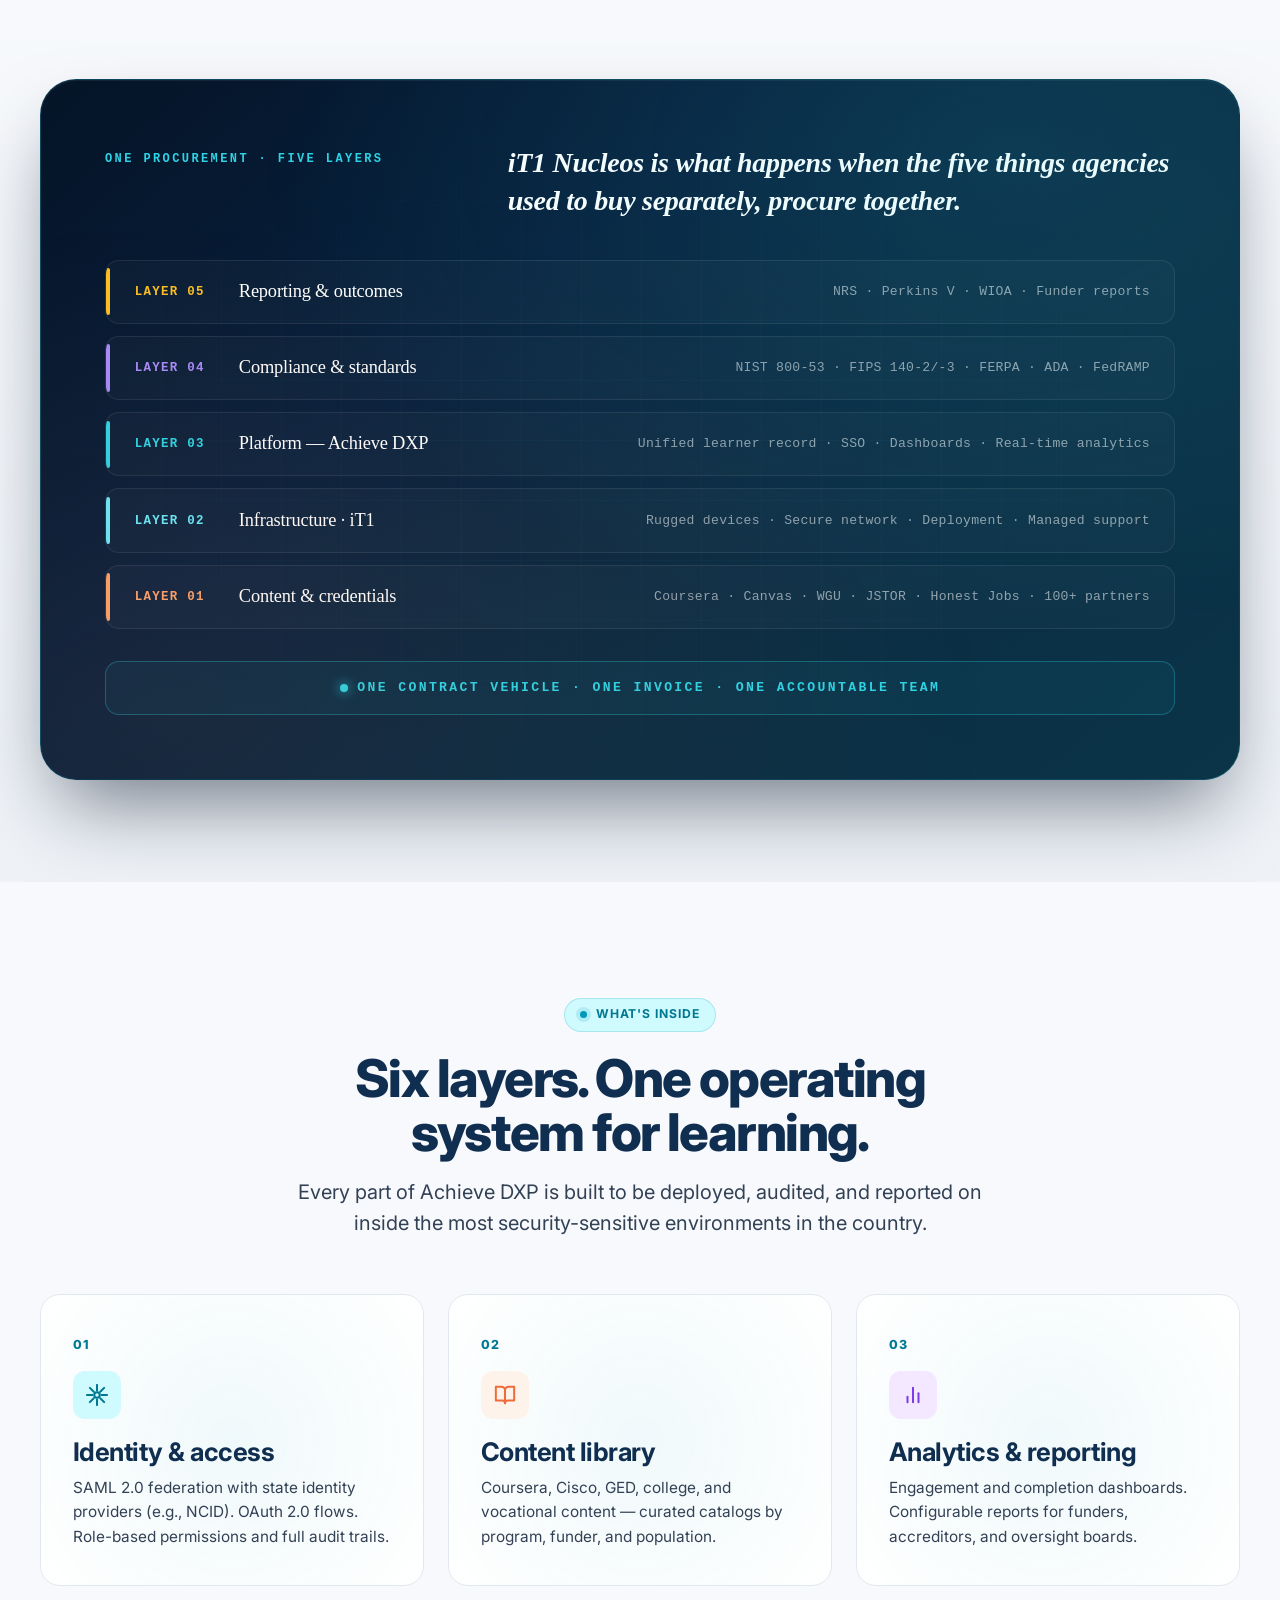
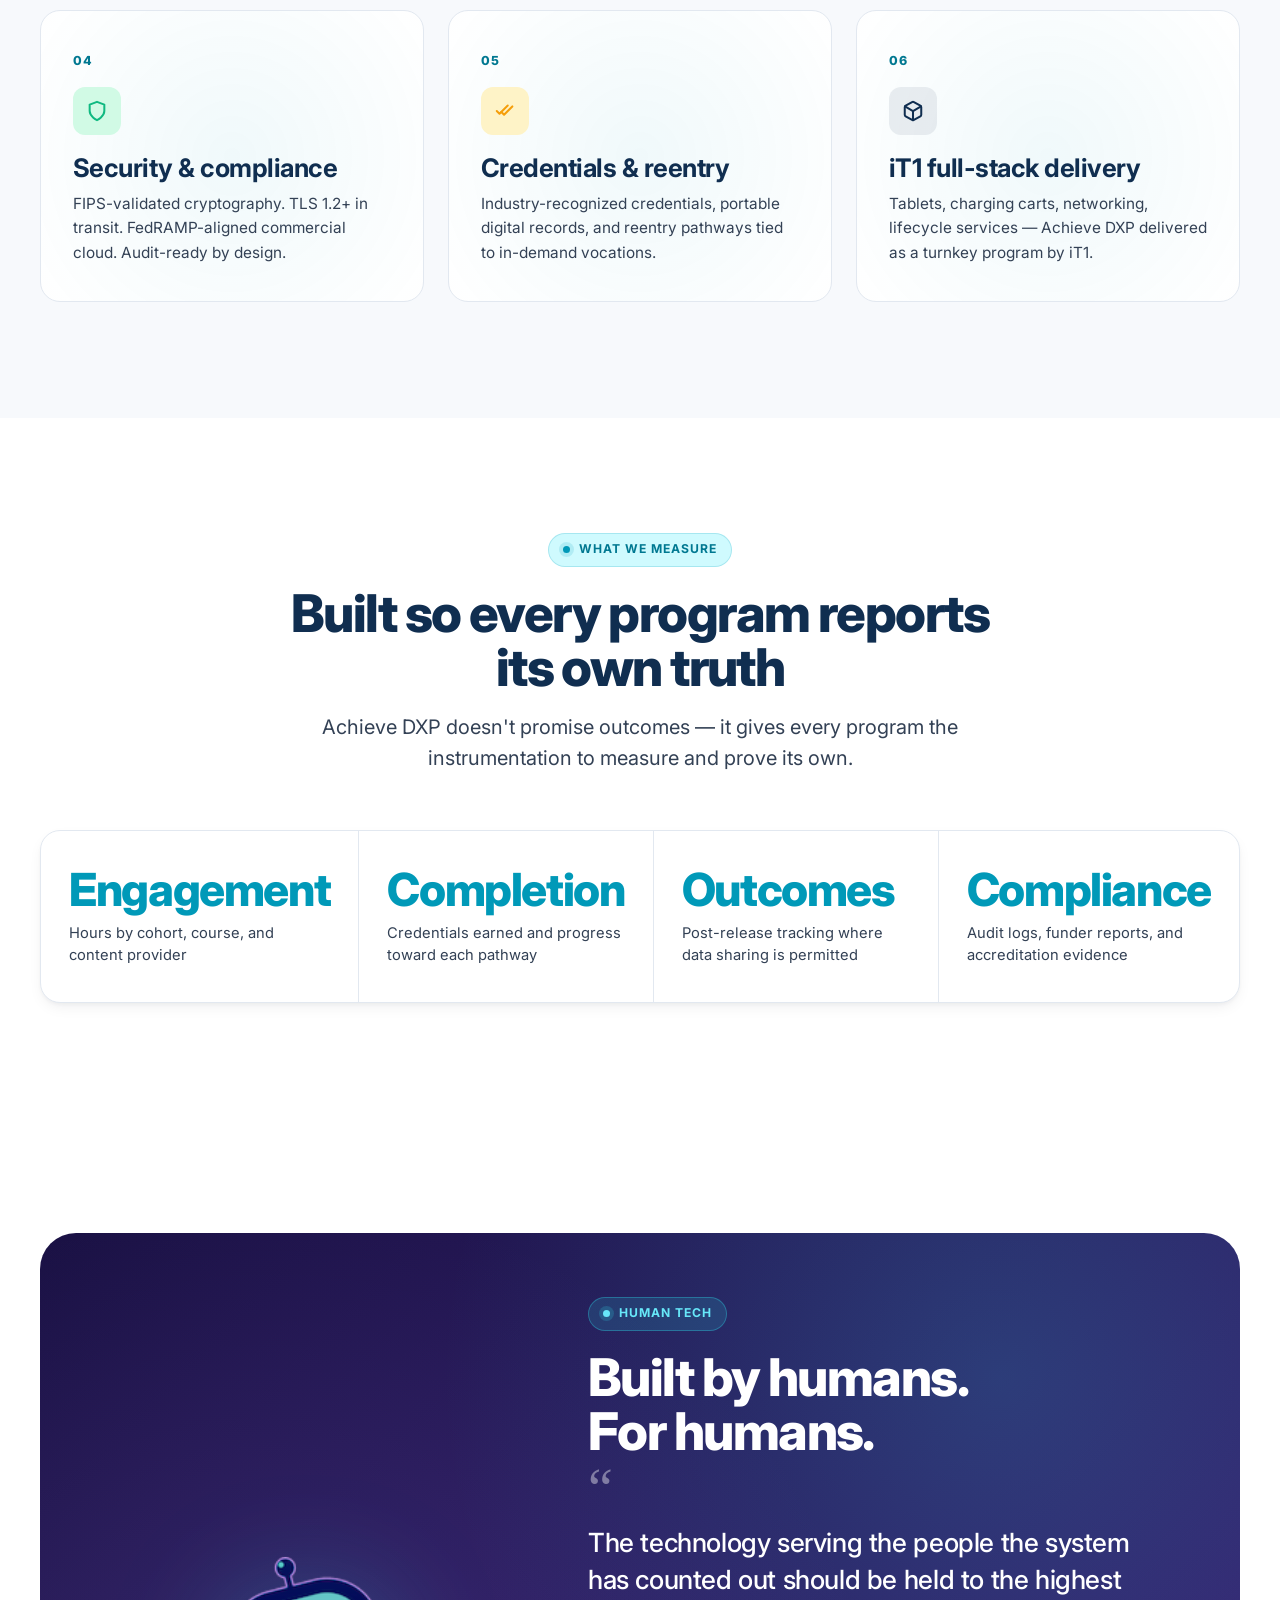
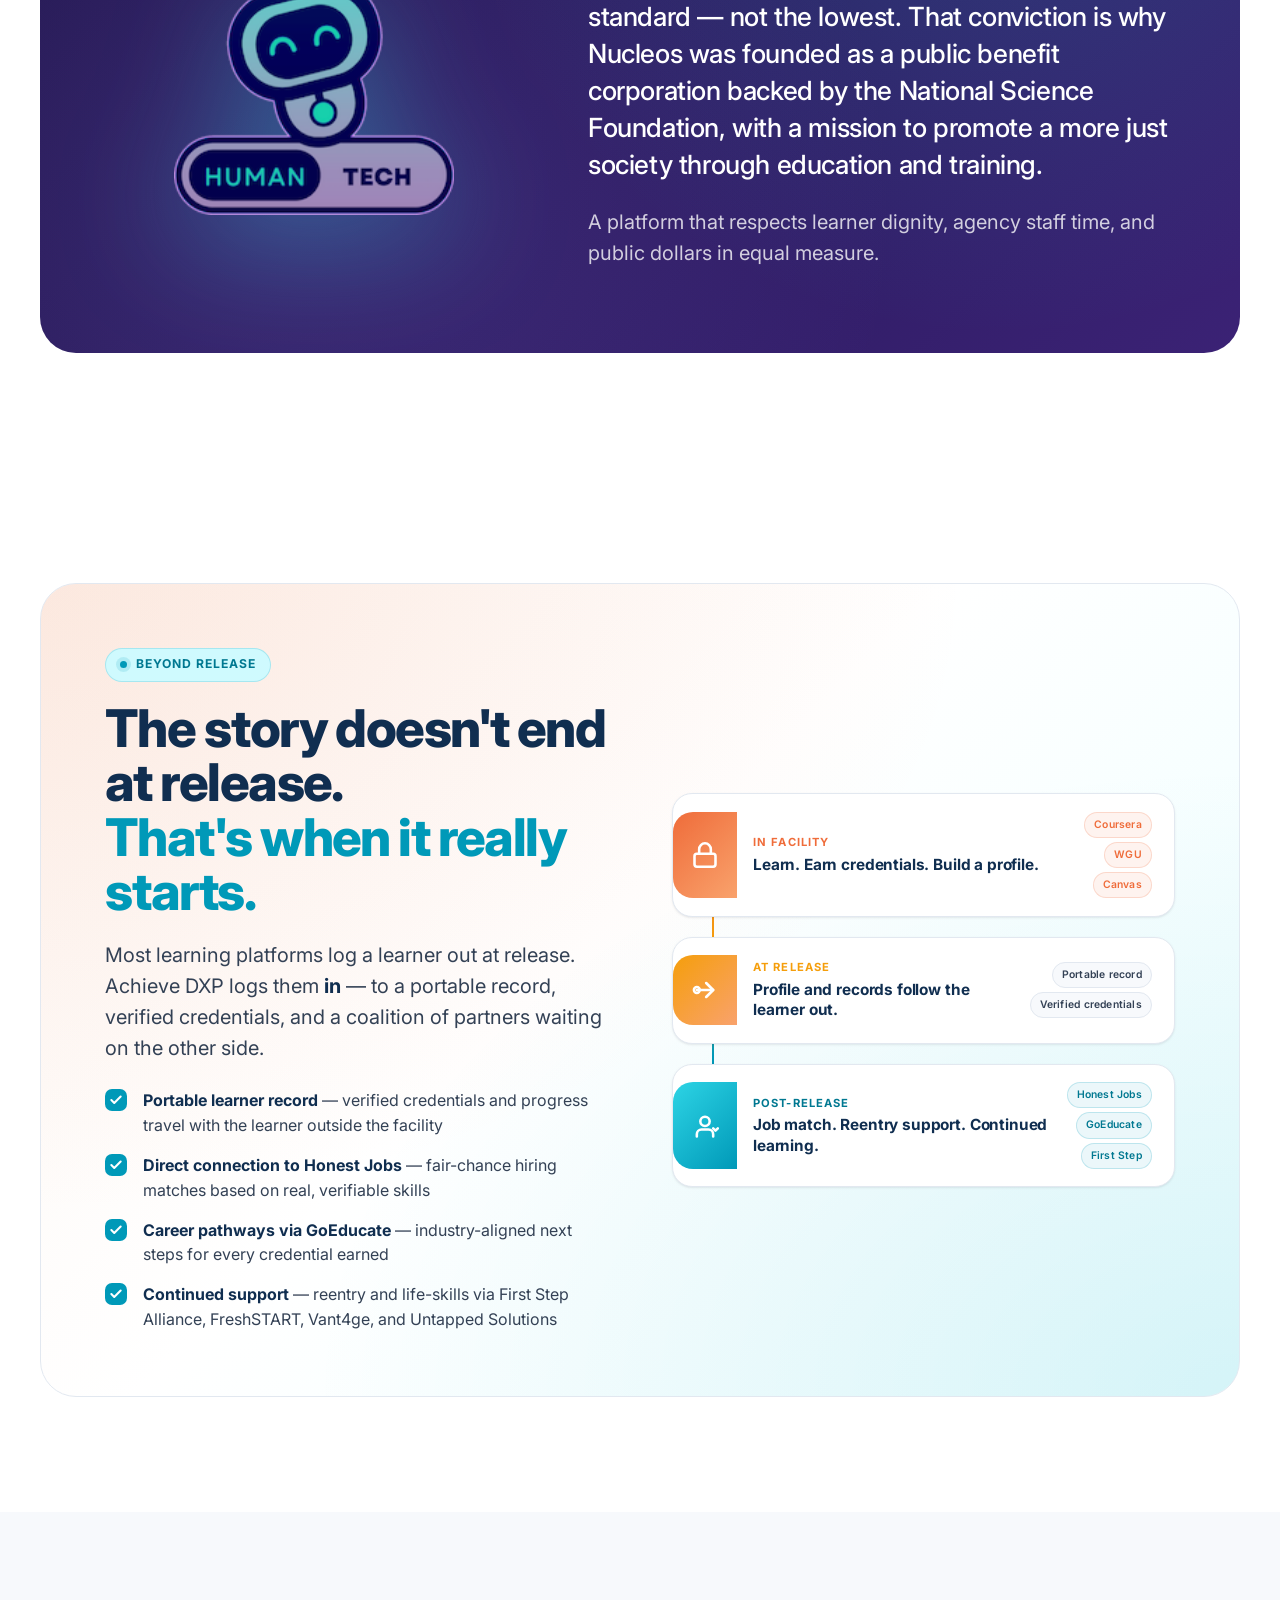
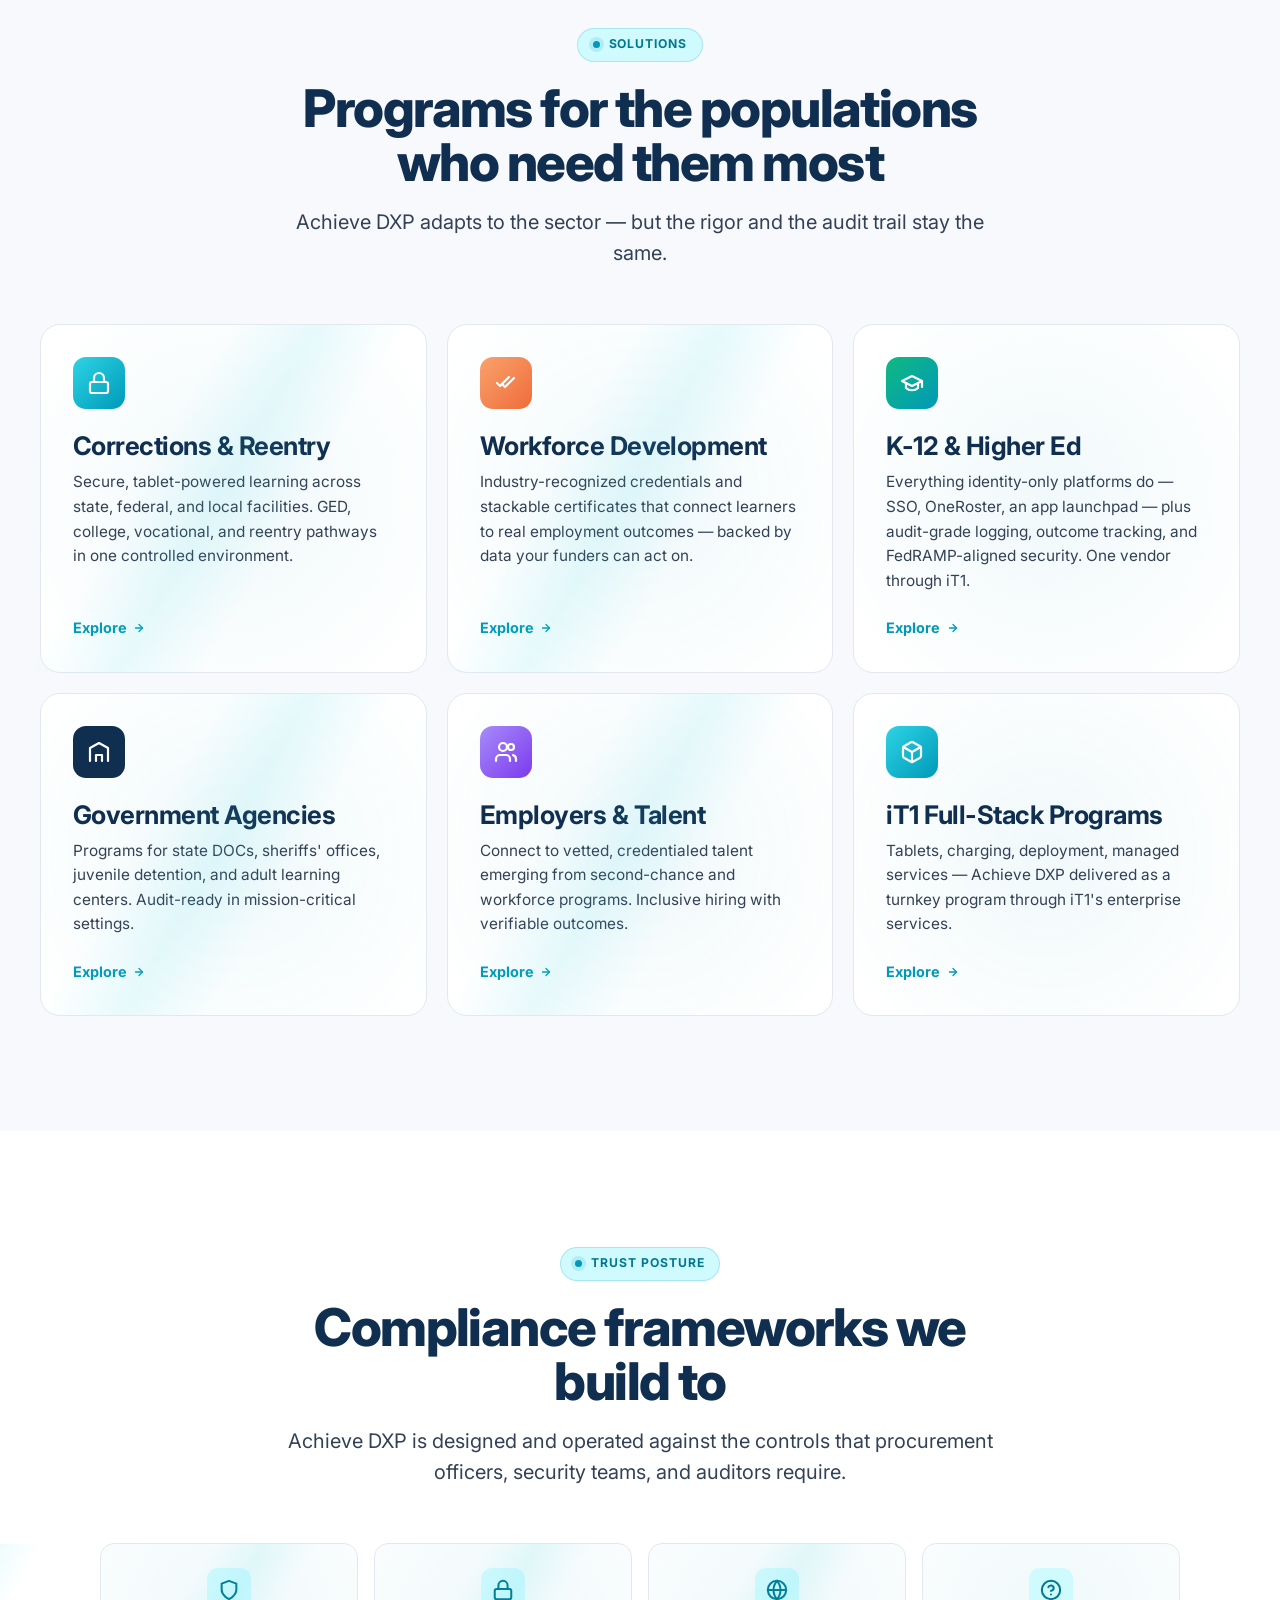
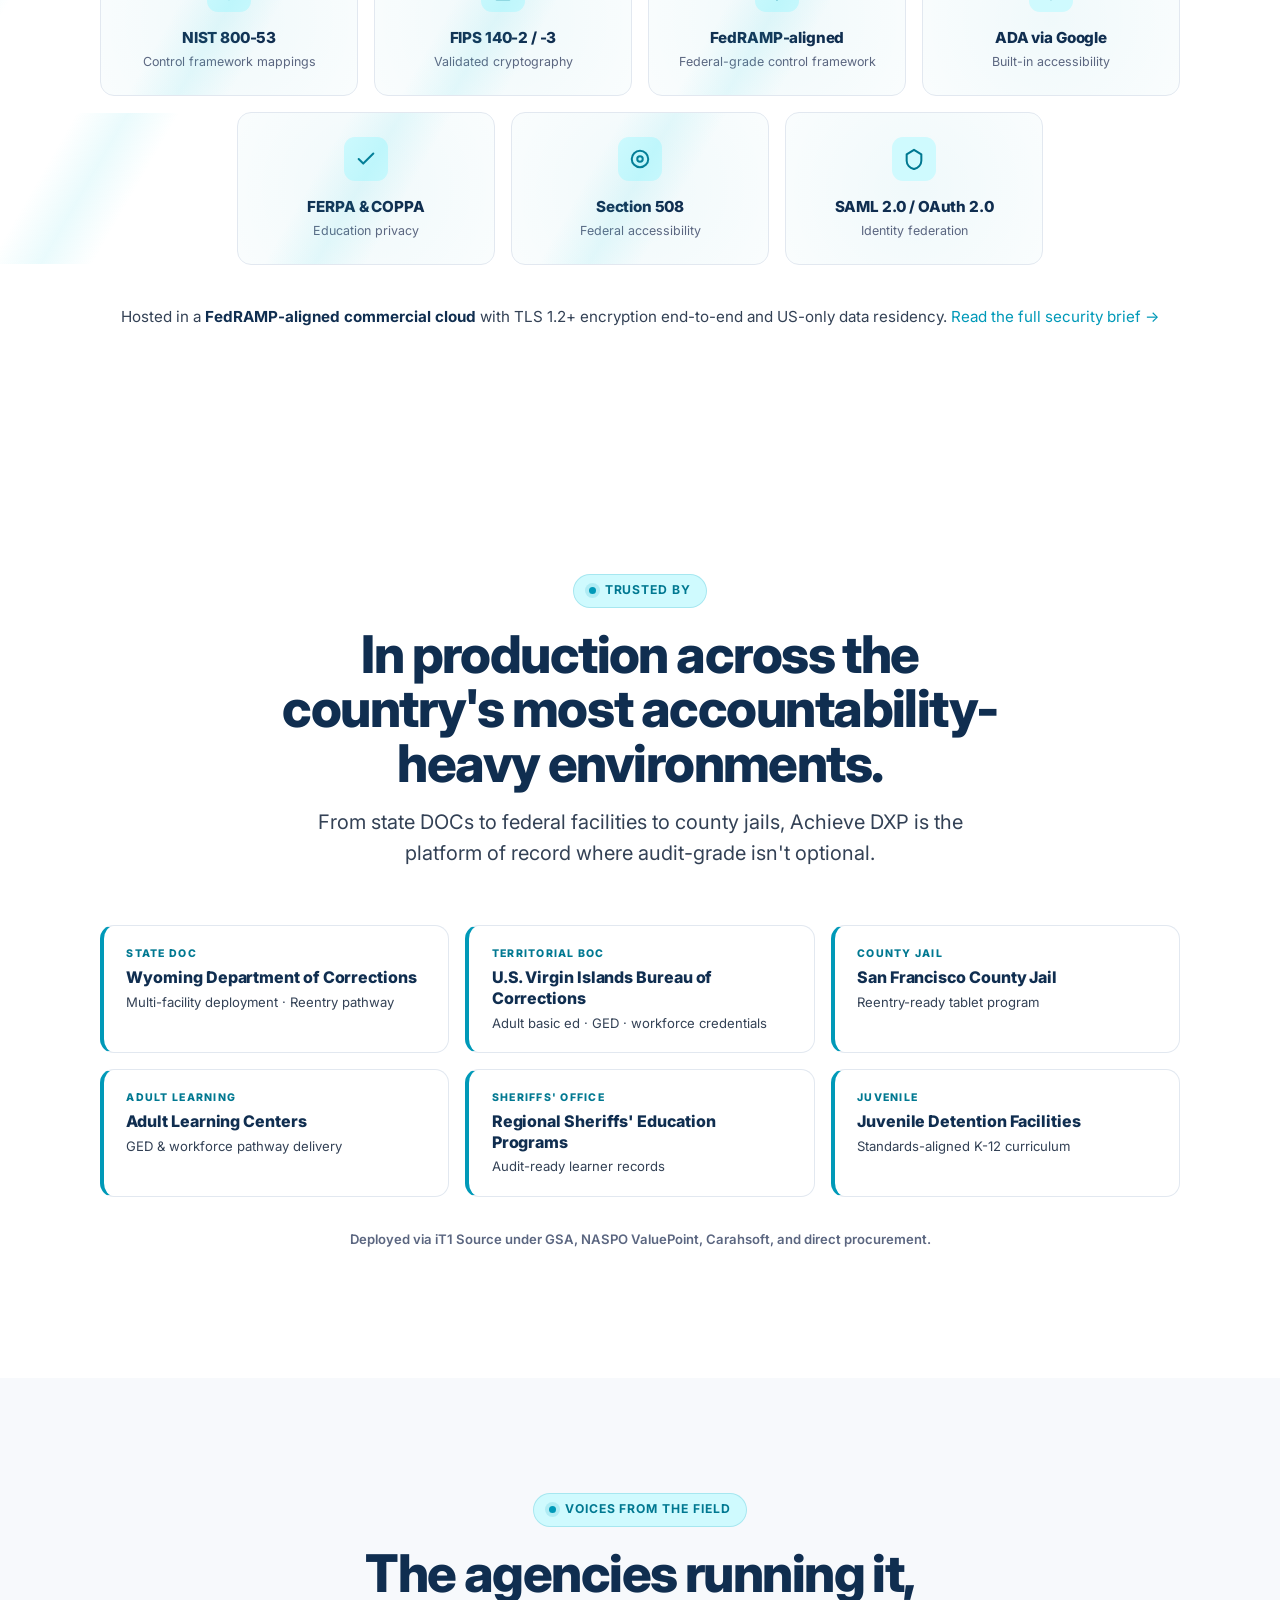
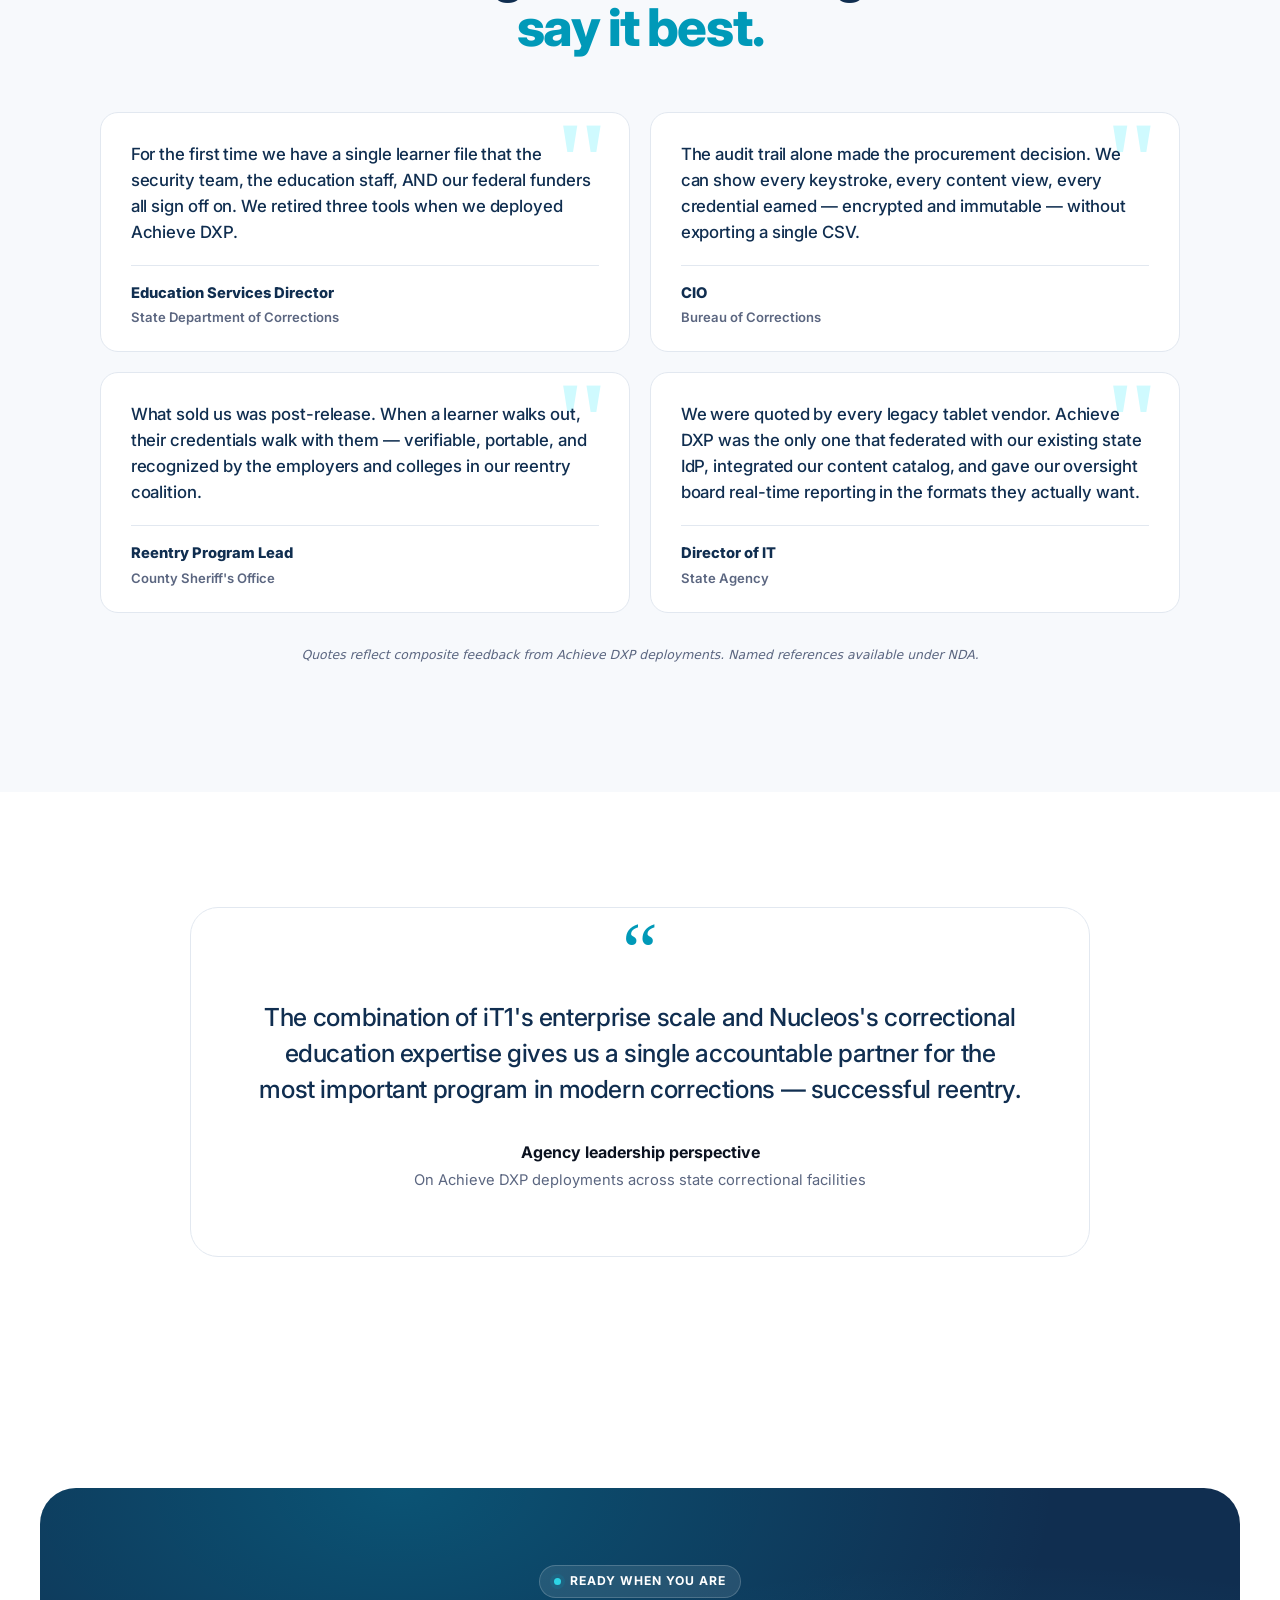
==== commit 9e10224f: "Strip explicit competitor names + fix Achieve DXP logo visibility Two fixes from preview review:  1." ====
--- a/index.html
+++ b/index.html
@@ -208,24 +208,24 @@
         <div class="pw-stack-label">Today's stack</div>
         <div class="pw-grid">
           <div class="pw-card">
-            <div class="pw-card-cat">Identity / SSO</div>
-            <div class="pw-card-vendors">Clever · ClassLink</div>
+            <div class="pw-card-cat">Identity &amp; rostering</div>
+            <div class="pw-card-vendors">SSO-only identity platforms</div>
             <div class="pw-card-missing">
               <span class="pw-missing-label">Doesn't include</span>
               audit trail · content moderation · outcome tracking · post-release continuity
             </div>
           </div>
           <div class="pw-card">
-            <div class="pw-card-cat">Corrections tablets</div>
-            <div class="pw-card-vendors">ViaPath · Securus · GTL · JPay · Edovo · Orijin · Atlo</div>
+            <div class="pw-card-cat">Tablet content</div>
+            <div class="pw-card-vendors">Corrections-tablet incumbents</div>
             <div class="pw-card-missing">
               <span class="pw-missing-label">Doesn't include</span>
-              district IdP federation · OneRoster · multi-funder reporting · open content catalog
+              agency IdP federation · OneRoster · multi-funder reporting · open content catalog
             </div>
           </div>
           <div class="pw-card">
             <div class="pw-card-cat">Learning management</div>
-            <div class="pw-card-vendors">Canvas · Blackboard · D2L · Moodle</div>
+            <div class="pw-card-vendors">Standalone LMS vendors</div>
             <div class="pw-card-missing">
               <span class="pw-missing-label">Doesn't include</span>
               cross-vendor rostering · network allowlisting · facility-grade message review
@@ -233,7 +233,7 @@
           </div>
           <div class="pw-card">
             <div class="pw-card-cat">Compliance &amp; reporting</div>
-            <div class="pw-card-vendors">Resultant · Tableau · custom dashboards</div>
+            <div class="pw-card-vendors">BI dashboards &amp; consulting builds</div>
             <div class="pw-card-missing">
               <span class="pw-missing-label">Doesn't include</span>
               learner-level events · real-time funder packets · automated audit chain
@@ -247,7 +247,21 @@
       <div class="patchwork-one">
         <div class="po-eyebrow">All four. One platform.</div>
         <div class="po-brand">
-          <img src="assets/images/achievedxp-logo.png" alt="Achieve DXP" class="po-brand-mark" />
+          <svg class="po-brand-mark-svg" viewBox="0 0 47 36" aria-hidden="true">
+            <defs>
+              <linearGradient id="po-grad-a" x1="1.818" y1="36" x2="45.002" y2="13.788" gradientUnits="userSpaceOnUse">
+                <stop stop-color="#F54141"/><stop offset="1" stop-color="#FFB64C"/>
+              </linearGradient>
+              <linearGradient id="po-grad-b" x1="8.223" y1="23.924" x2="28.645" y2="5.177" gradientUnits="userSpaceOnUse">
+                <stop stop-color="#F54141"/><stop offset="1" stop-color="#FFB64C"/>
+              </linearGradient>
+            </defs>
+            <path d="M20.4388 0.605906C20.9049 -0.201354 22.07 -0.201385 22.5361 0.60585L31.3331 15.8428C24.2018 15.8598 17.0952 16.8039 10.1494 18.4223L10.7477 17.3937L20.4388 0.605906ZM34.157 20.7319L41.9253 34.1815C42.3916 34.9887 41.809 35.9979 40.8769 35.9979H31.6609C30.7956 35.9979 29.996 35.5362 29.5635 34.7867L23.4177 24.1375C26.9078 22.7801 30.4904 21.634 34.1654 20.7319H34.157ZM18.3177 26.3042L13.4194 34.7876C12.9869 35.5368 12.1874 35.9983 11.3223 35.9983H1.91406C7.13201 32.2049 12.5944 28.9511 18.3181 26.3042H18.3177Z" fill="#2dd4e5"/>
+            <path d="M6.04412 25.5302C2.01471 32.5099 0 35.9996 0 35.9996C12.9819 26.2719 26.9664 20.2867 41.946 18.0361C30.7094 17.7073 18.7476 20.2112 6.04412 25.5382V25.5302Z" fill="url(#po-grad-a)"/>
+            <path d="M6.9707 23.9241C14.3043 20.9398 21.4865 18.8916 28.5168 17.7875C30.8094 17.3912 33.2629 17.1552 35.8759 17.0963C27.4207 16.6325 18.5782 17.5261 9.36476 19.7767C7.7714 22.5416 6.9707 23.9241 6.9707 23.9241Z" fill="url(#po-grad-b)"/>
+            <path d="M46.3372 18.328L43.6567 20.0563L41.3721 21.5317C41.1697 21.6581 40.9253 21.6496 40.7399 21.5062C40.5544 21.3628 40.4365 21.1014 40.5544 20.8994L42.0969 18.2945C42.2148 18.1005 42.1978 17.8731 42.0629 17.6877L40.2676 15.2516C40.1242 15.0577 40.2171 14.7963 40.394 14.6279C40.5625 14.4679 40.8069 14.434 41.0178 14.5349L43.4373 15.774L46.2782 17.2324C46.4806 17.3338 46.607 17.5273 46.6155 17.7632C46.624 17.9906 46.523 18.193 46.3291 18.3195L46.3376 18.328H46.3372Z" fill="#FFB64C"/>
+          </svg>
+          <span class="po-brand-word">Achieve <b>DXP</b></span>
         </div>
         <p class="po-tagline">The accountable learning platform for K-12, government, workforce, and corrections — built as one system, not stitched from four.</p>
         <ul class="po-list">
@@ -263,8 +277,8 @@
           <a class="btn btn-primary btn-lg" href="contact.html#demo">See the platform
             <svg class="arrow" width="16" height="16" viewBox="0 0 24 24" fill="none" stroke="currentColor" stroke-width="2.4" stroke-linecap="round" stroke-linejoin="round"><line x1="5" y1="12" x2="19" y2="12"/><polyline points="12 5 19 12 12 19"/></svg>
           </a>
-          <a class="btn btn-ghost btn-lg" href="vs-clever.html">vs. Clever &amp; ClassLink</a>
-          <a class="btn btn-ghost btn-lg" href="vs-viapath.html">vs. ViaPath / Securus</a>
+          <a class="btn btn-ghost btn-lg" href="vs-identity-platforms.html">vs. Identity-only platforms</a>
+          <a class="btn btn-ghost btn-lg" href="vs-tablet-vendors.html">vs. Corrections-tablet platforms</a>
         </div>
       </div>
     </div>
@@ -366,9 +380,20 @@
     font-size:.72rem;font-weight:800;letter-spacing:.14em;text-transform:uppercase;
     color:#FFB64C;
   }
-  .po-brand{position:relative;z-index:1;margin-top:.75rem;}
-  .po-brand-mark{height:38px;width:auto;display:block;
-    filter:drop-shadow(0 0 18px rgba(0,151,145,.45));}
+  .po-brand{
+    position:relative;z-index:1;margin-top:.75rem;
+    display:flex;align-items:center;gap:.7rem;
+  }
+  .po-brand-mark-svg{
+    height:38px;width:auto;display:block;flex:none;
+    filter:drop-shadow(0 0 14px rgba(255,182,76,.4));
+  }
+  .po-brand-word{
+    font-family:'Nunito','Nunito Sans',Inter,system-ui,sans-serif;
+    font-weight:600;font-size:1.7rem;letter-spacing:-.01em;
+    color:#fff;line-height:1;
+  }
+  .po-brand-word b{font-weight:800;color:#FFB64C;}
   .po-tagline{
     position:relative;z-index:1;
     margin-top:1rem;
@@ -1472,7 +1497,7 @@
           </svg>
         </div>
         <h3>K-12 &amp; Higher Ed</h3>
-        <p>Everything Clever and ClassLink do — SSO, OneRoster, app launchpad — plus audit-grade logging, outcome tracking, and FedRAMP-aligned security. One vendor through iT1.</p>
+        <p>Everything identity-only platforms do — SSO, OneRoster, an app launchpad — plus audit-grade logging, outcome tracking, and FedRAMP-aligned security. One vendor through iT1.</p>
         <a class="s-link" href="solutions.html#education">Explore <svg width="12" height="12" viewBox="0 0 24 24" fill="none" stroke="currentColor" stroke-width="2.6" stroke-linecap="round" stroke-linejoin="round"><line x1="5" y1="12" x2="19" y2="12"/><polyline points="12 5 19 12 12 19"/></svg></a>
       </article>
 
@@ -1867,8 +1892,8 @@
       <div class="footer-col">
         <h5>Compare</h5>
         <ul>
-          <li><a href="vs-clever.html">vs. Clever &amp; ClassLink</a></li>
-          <li><a href="vs-viapath.html">vs. ViaPath / Securus</a></li>
+          <li><a href="vs-identity-platforms.html">vs. Identity-only platforms</a></li>
+          <li><a href="vs-tablet-vendors.html">vs. Corrections-tablet platforms</a></li>
           <li><a href="platform.html#truth">Capability matrix</a></li>
         </ul>
       </div>
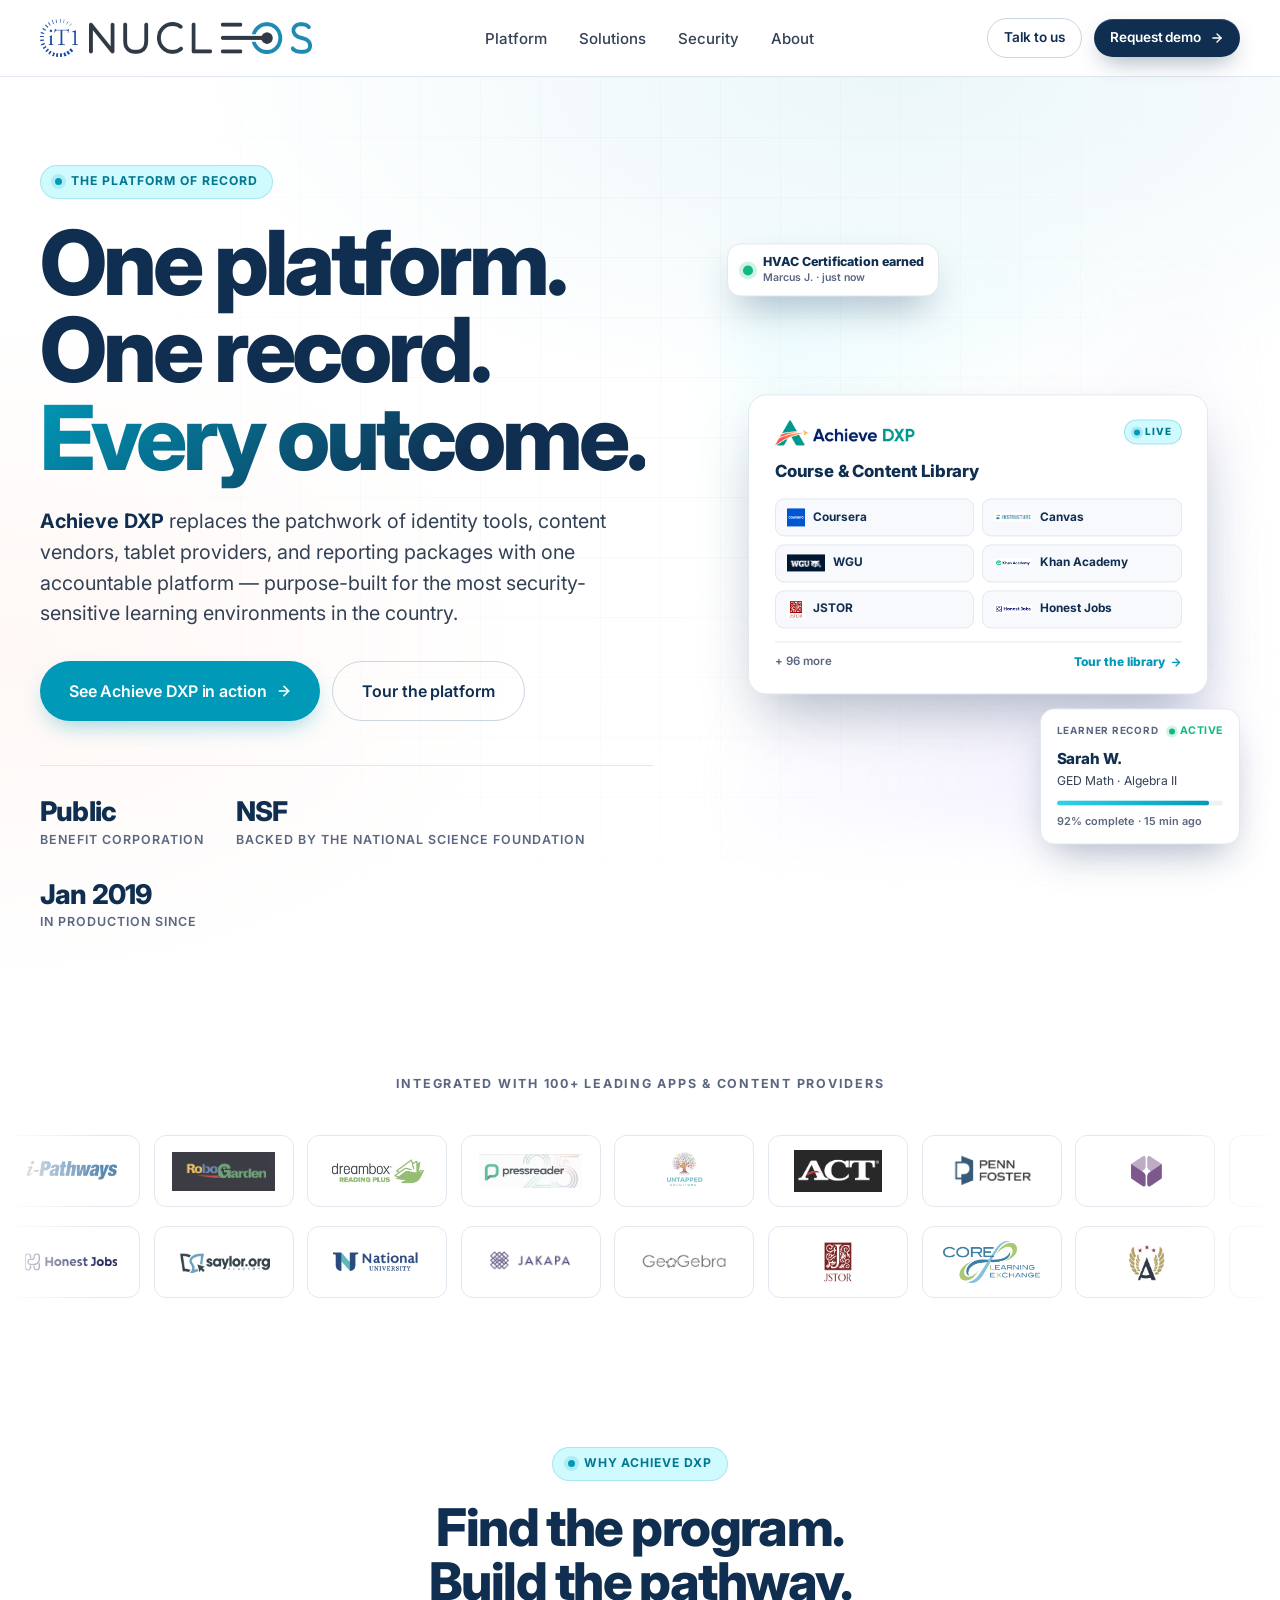
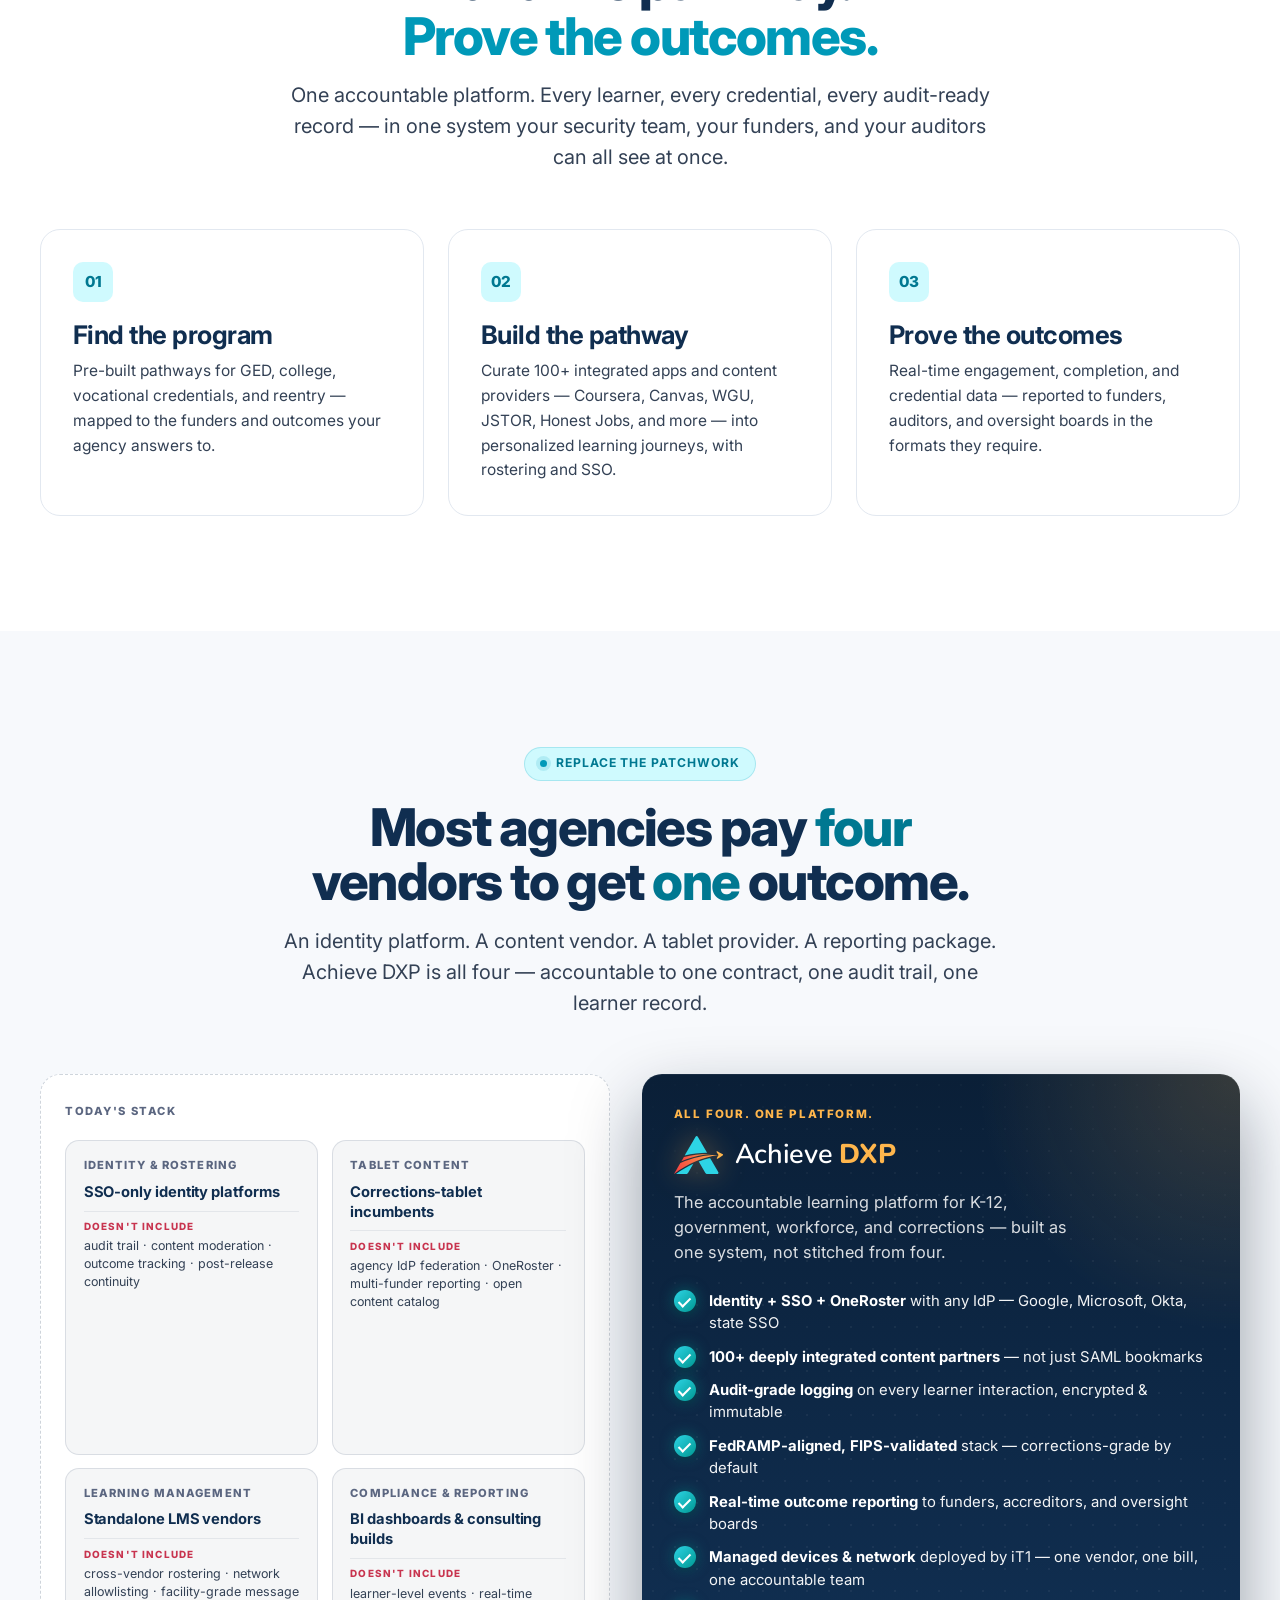
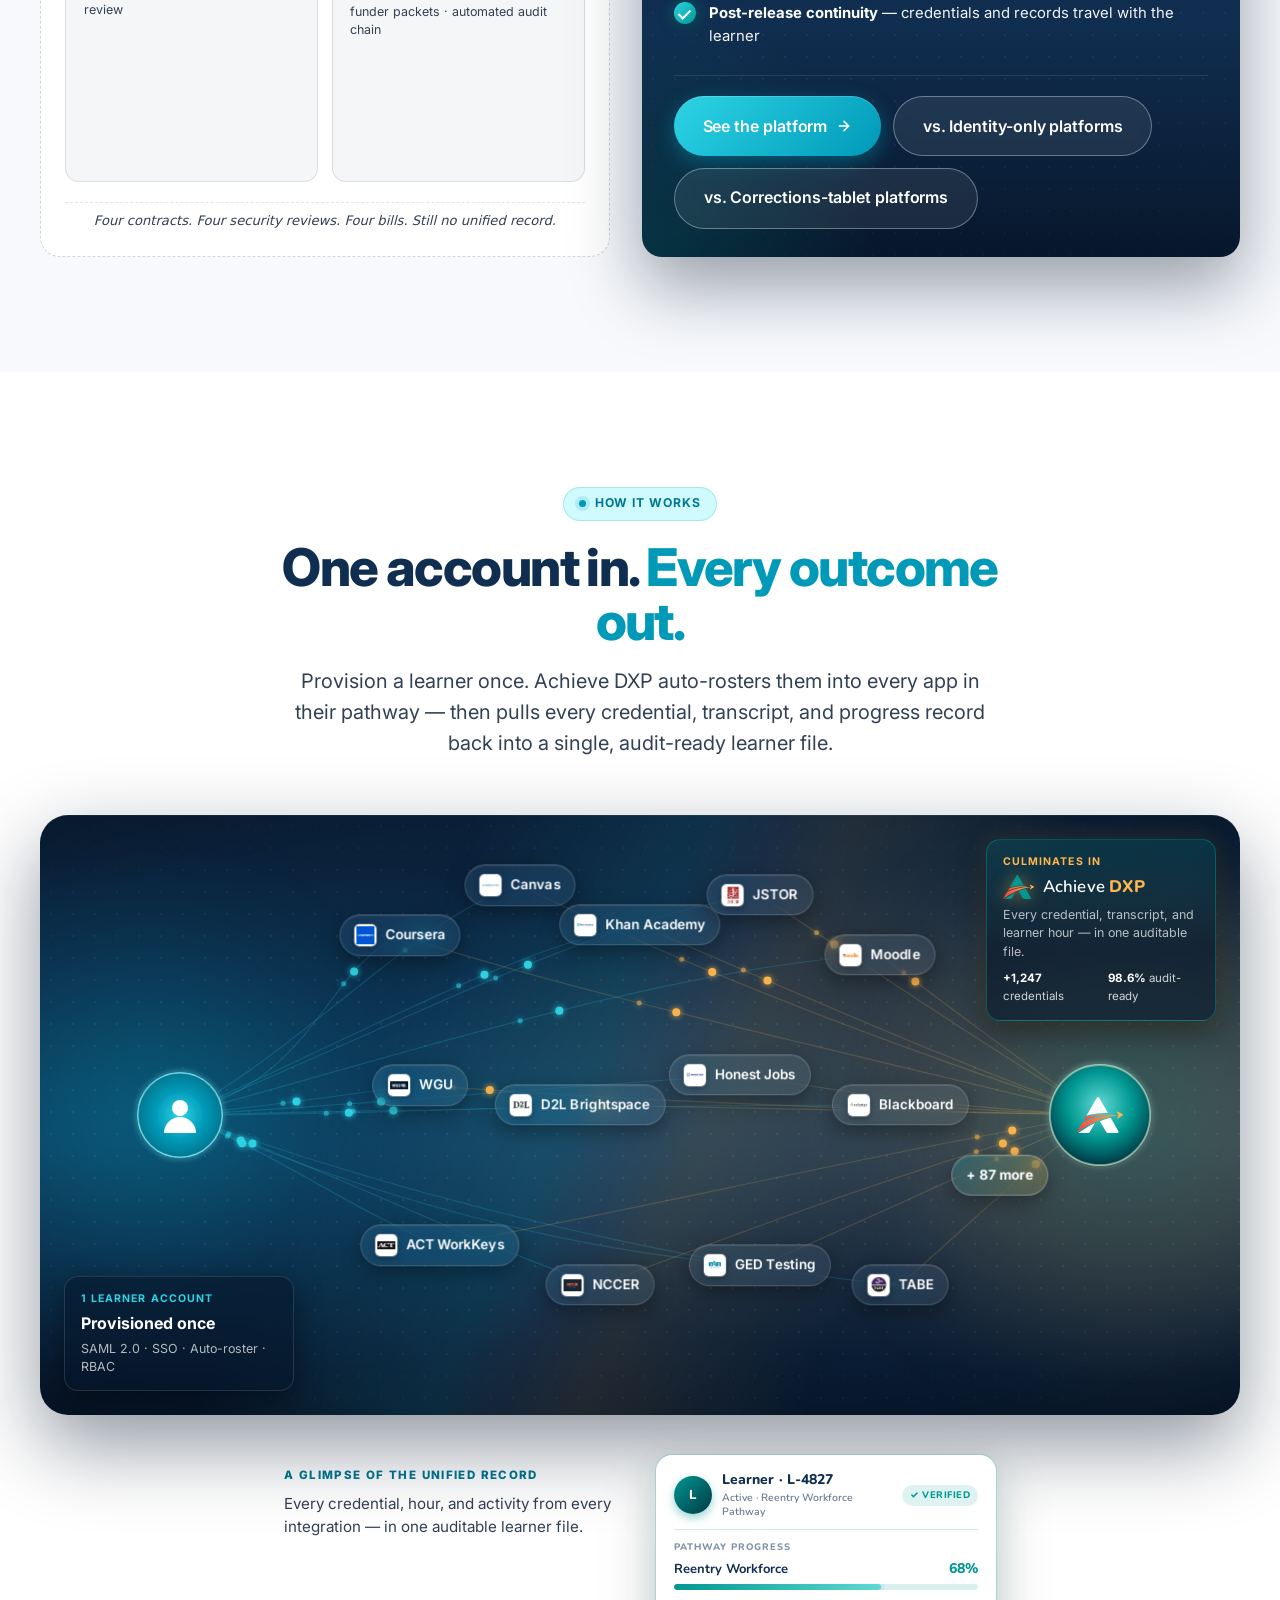
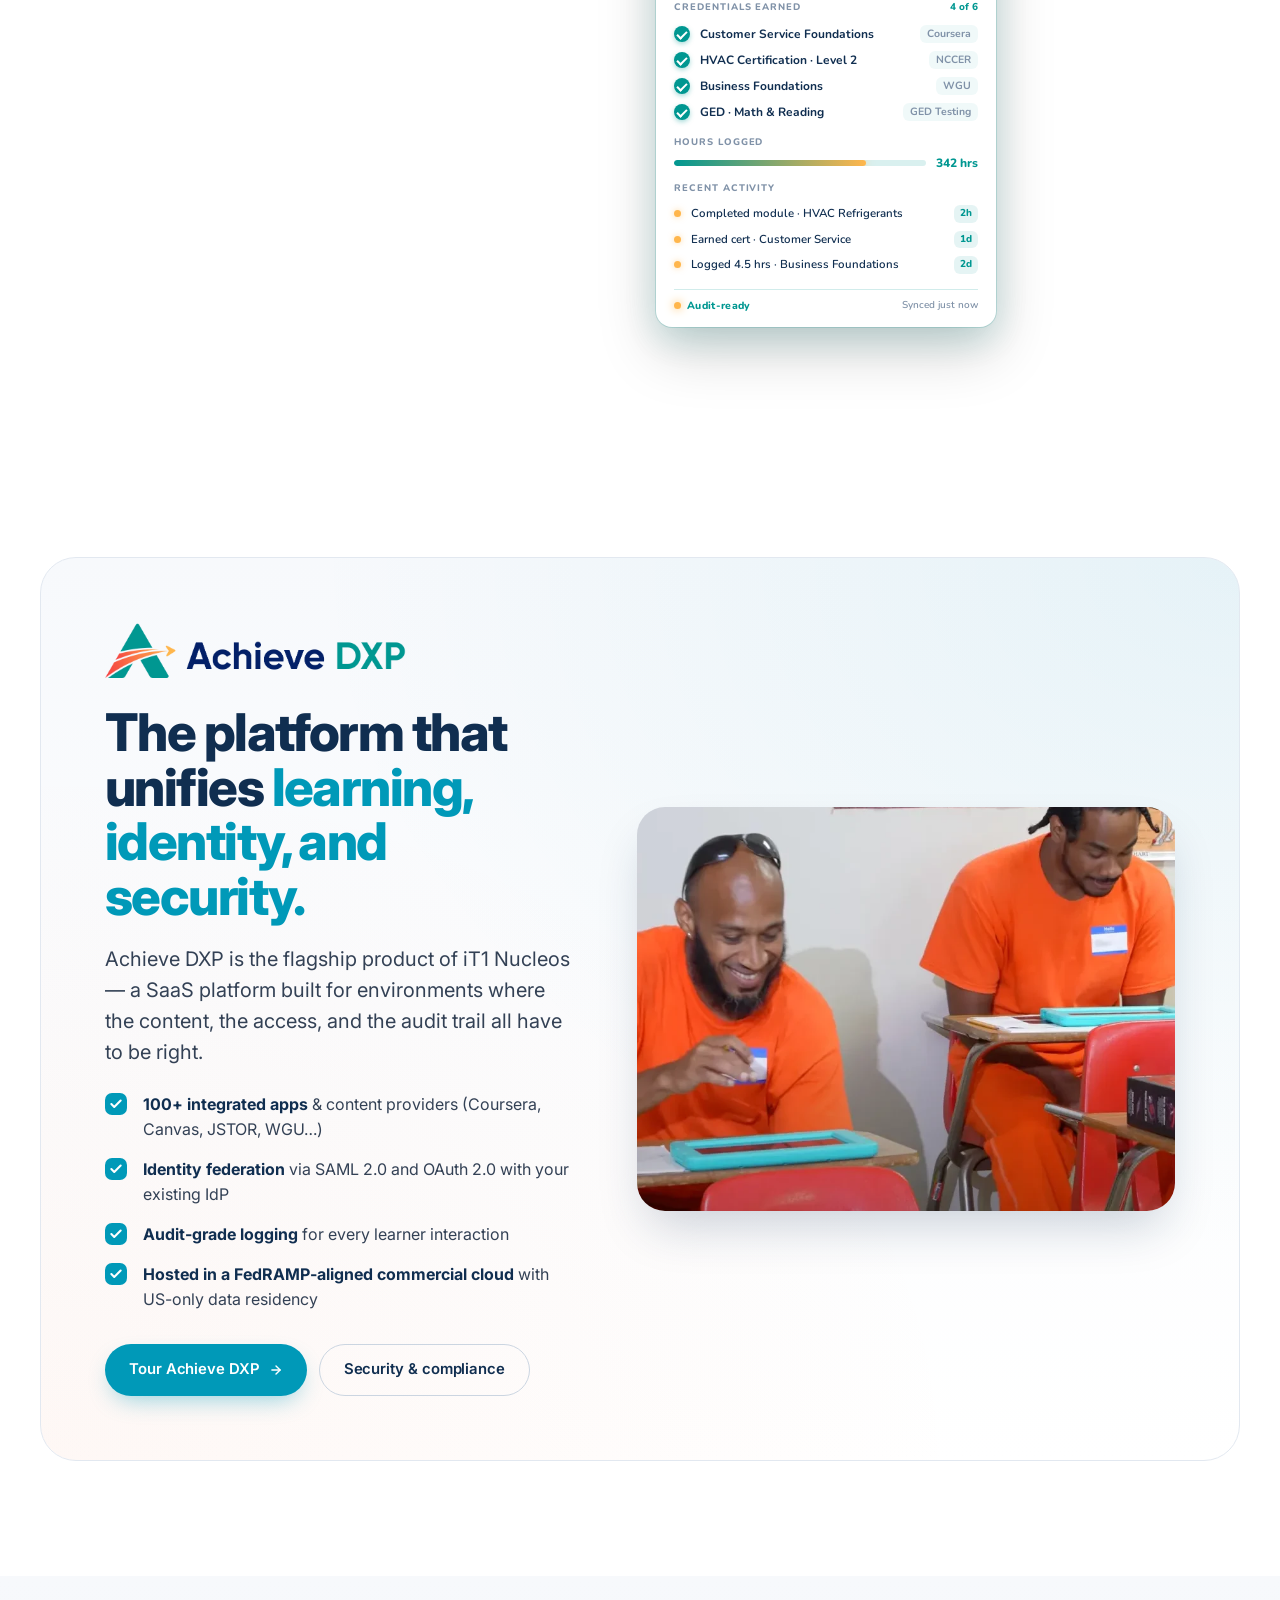
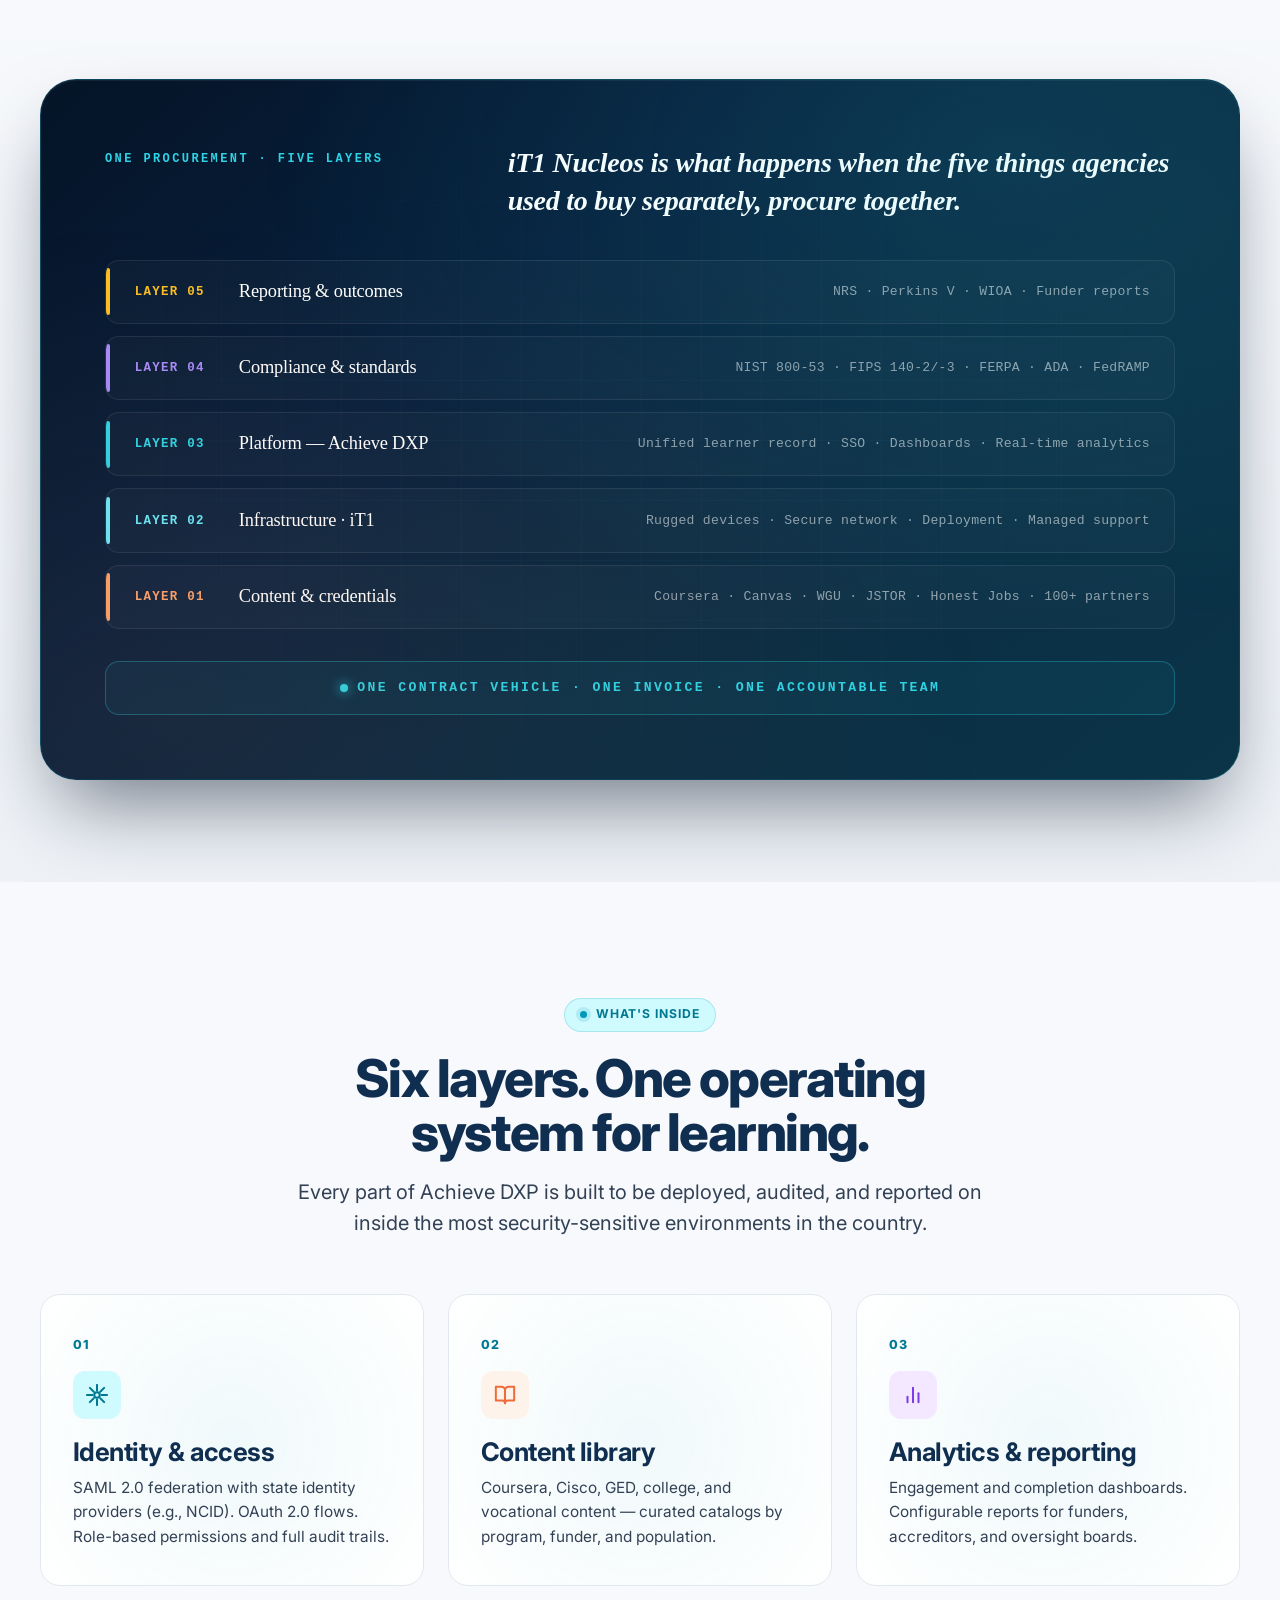
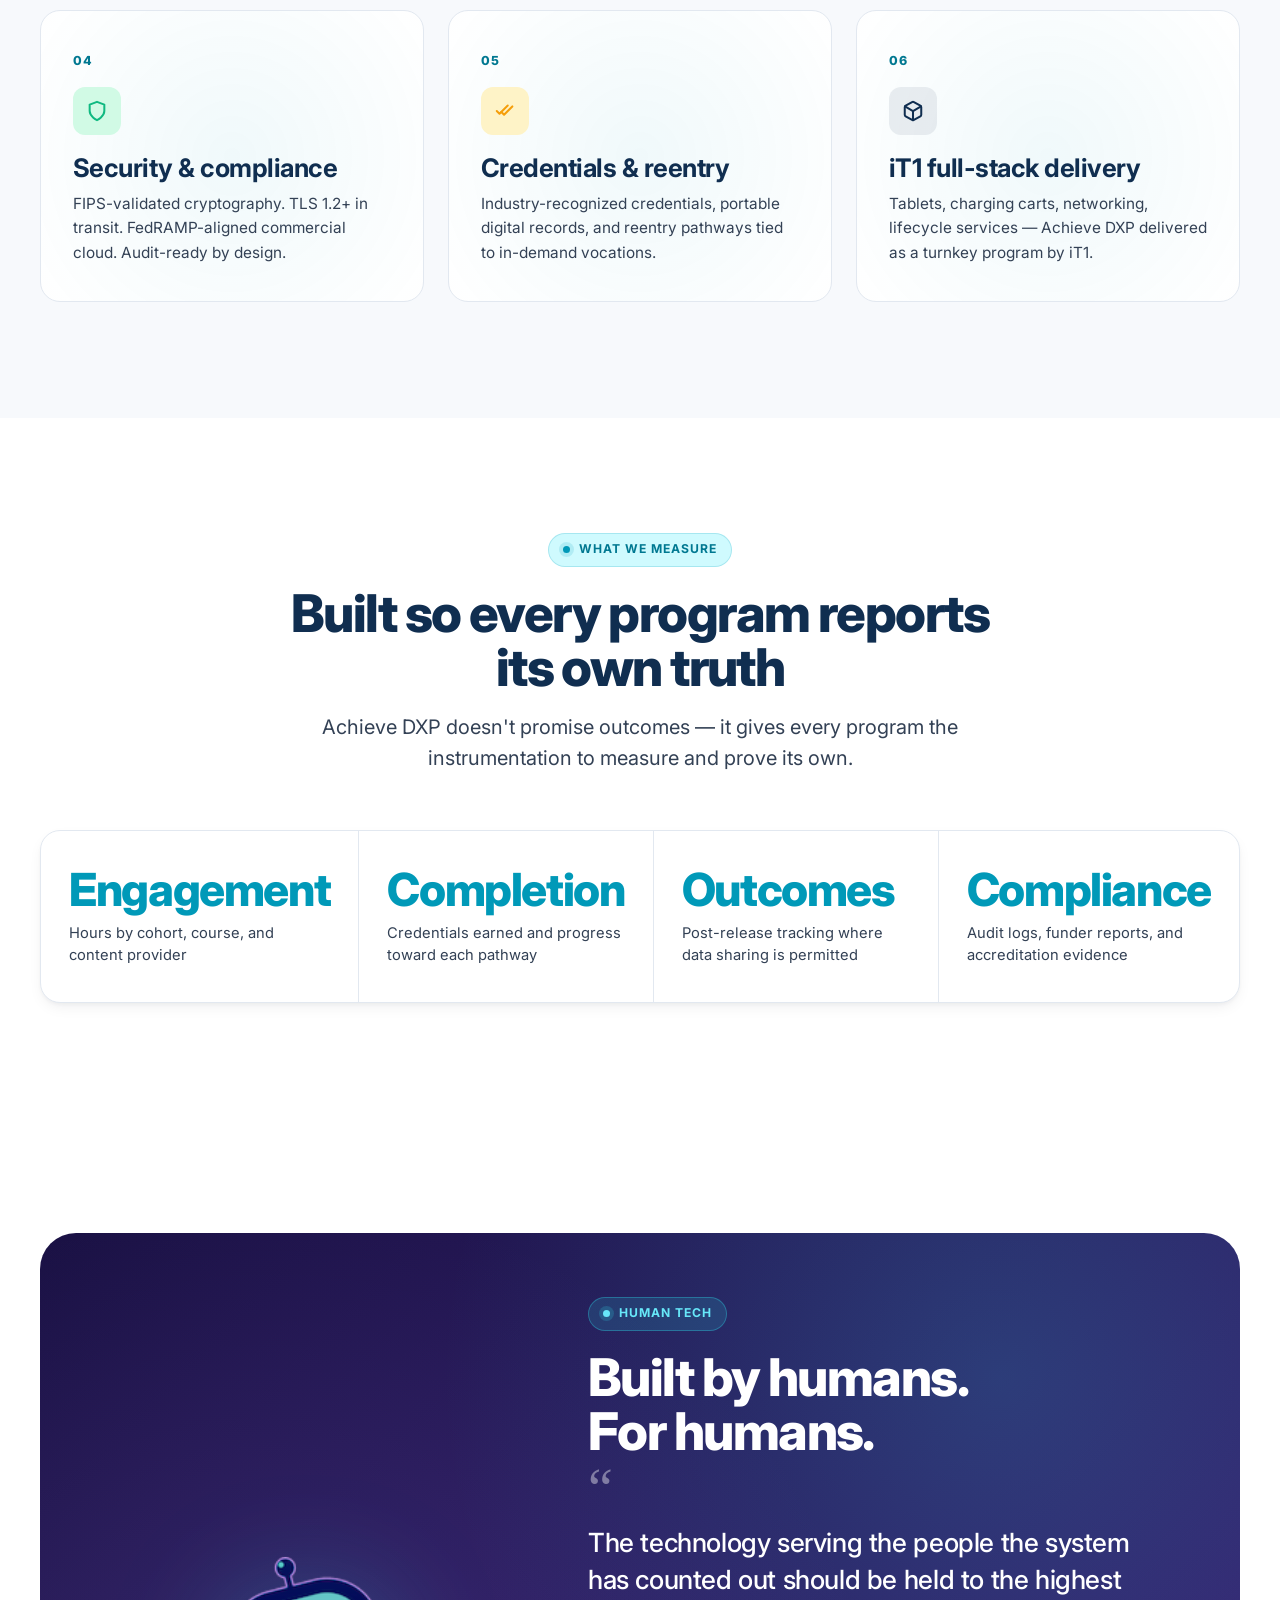
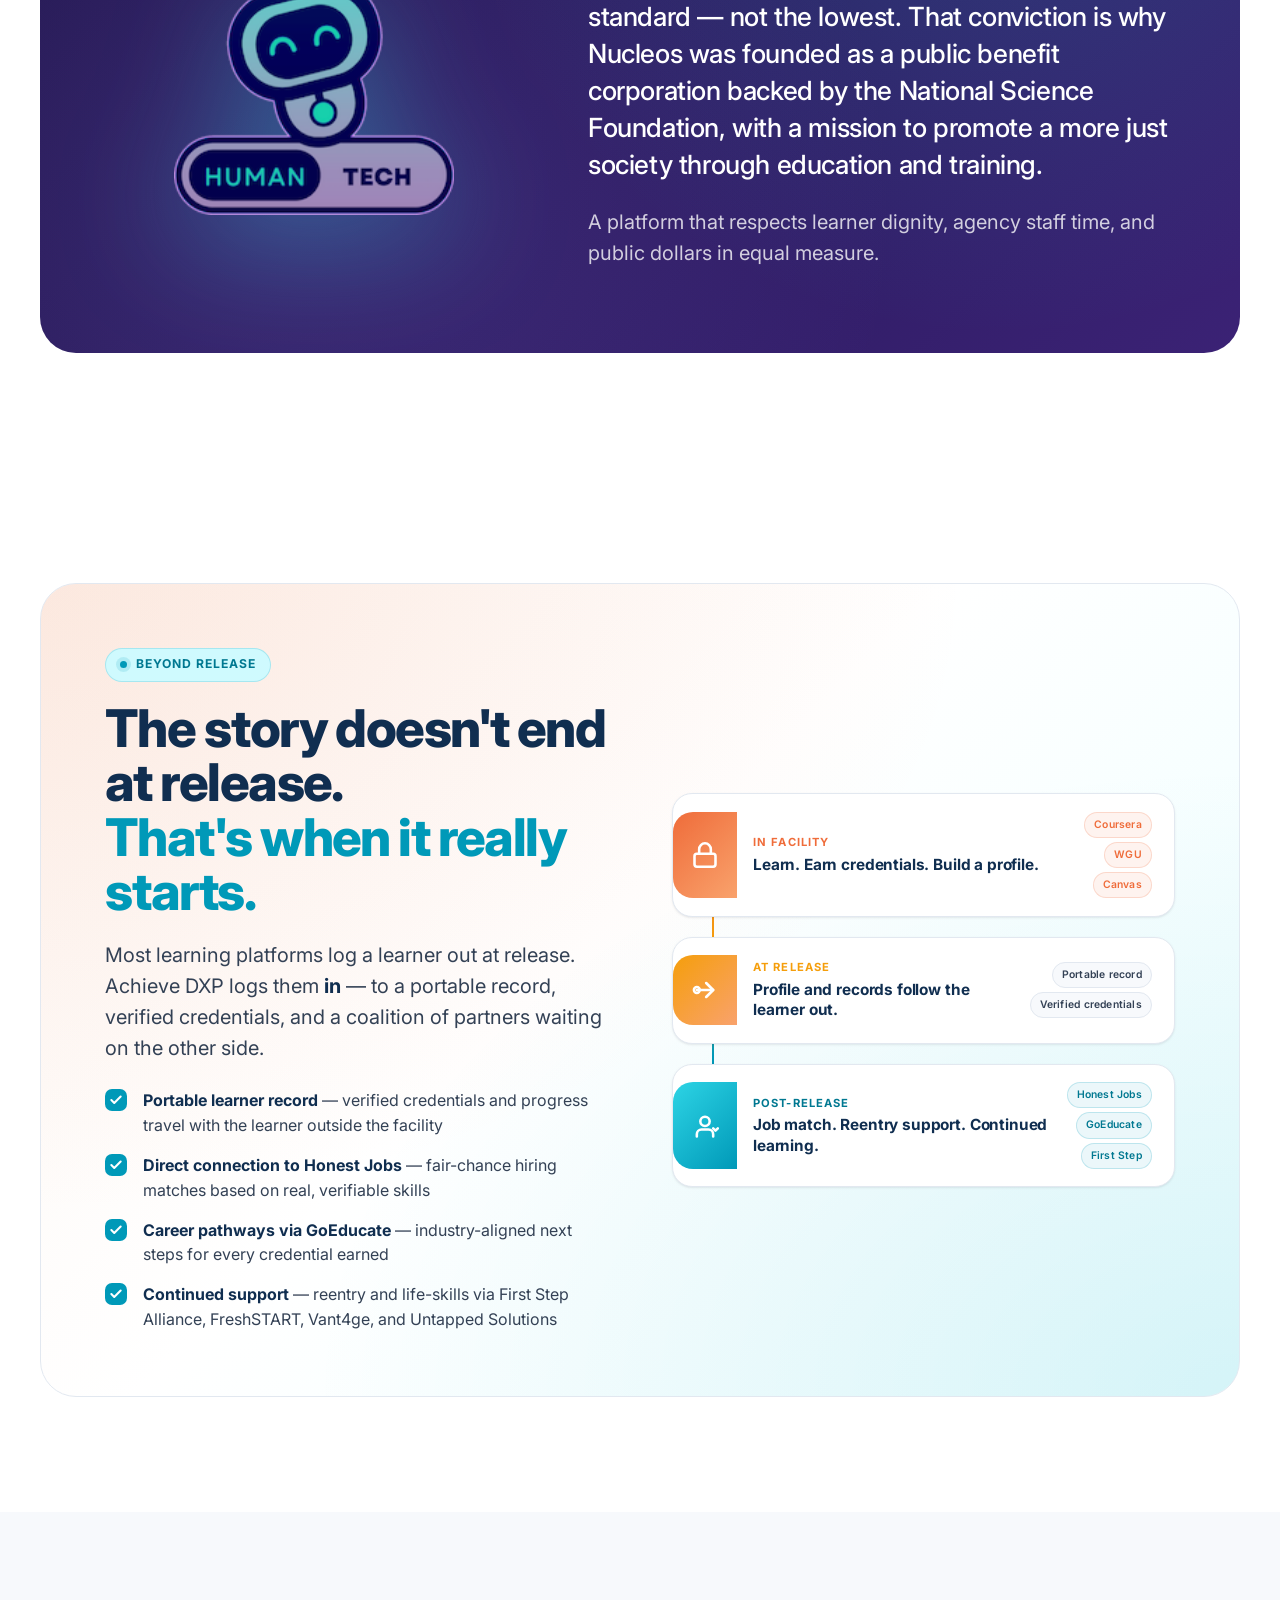
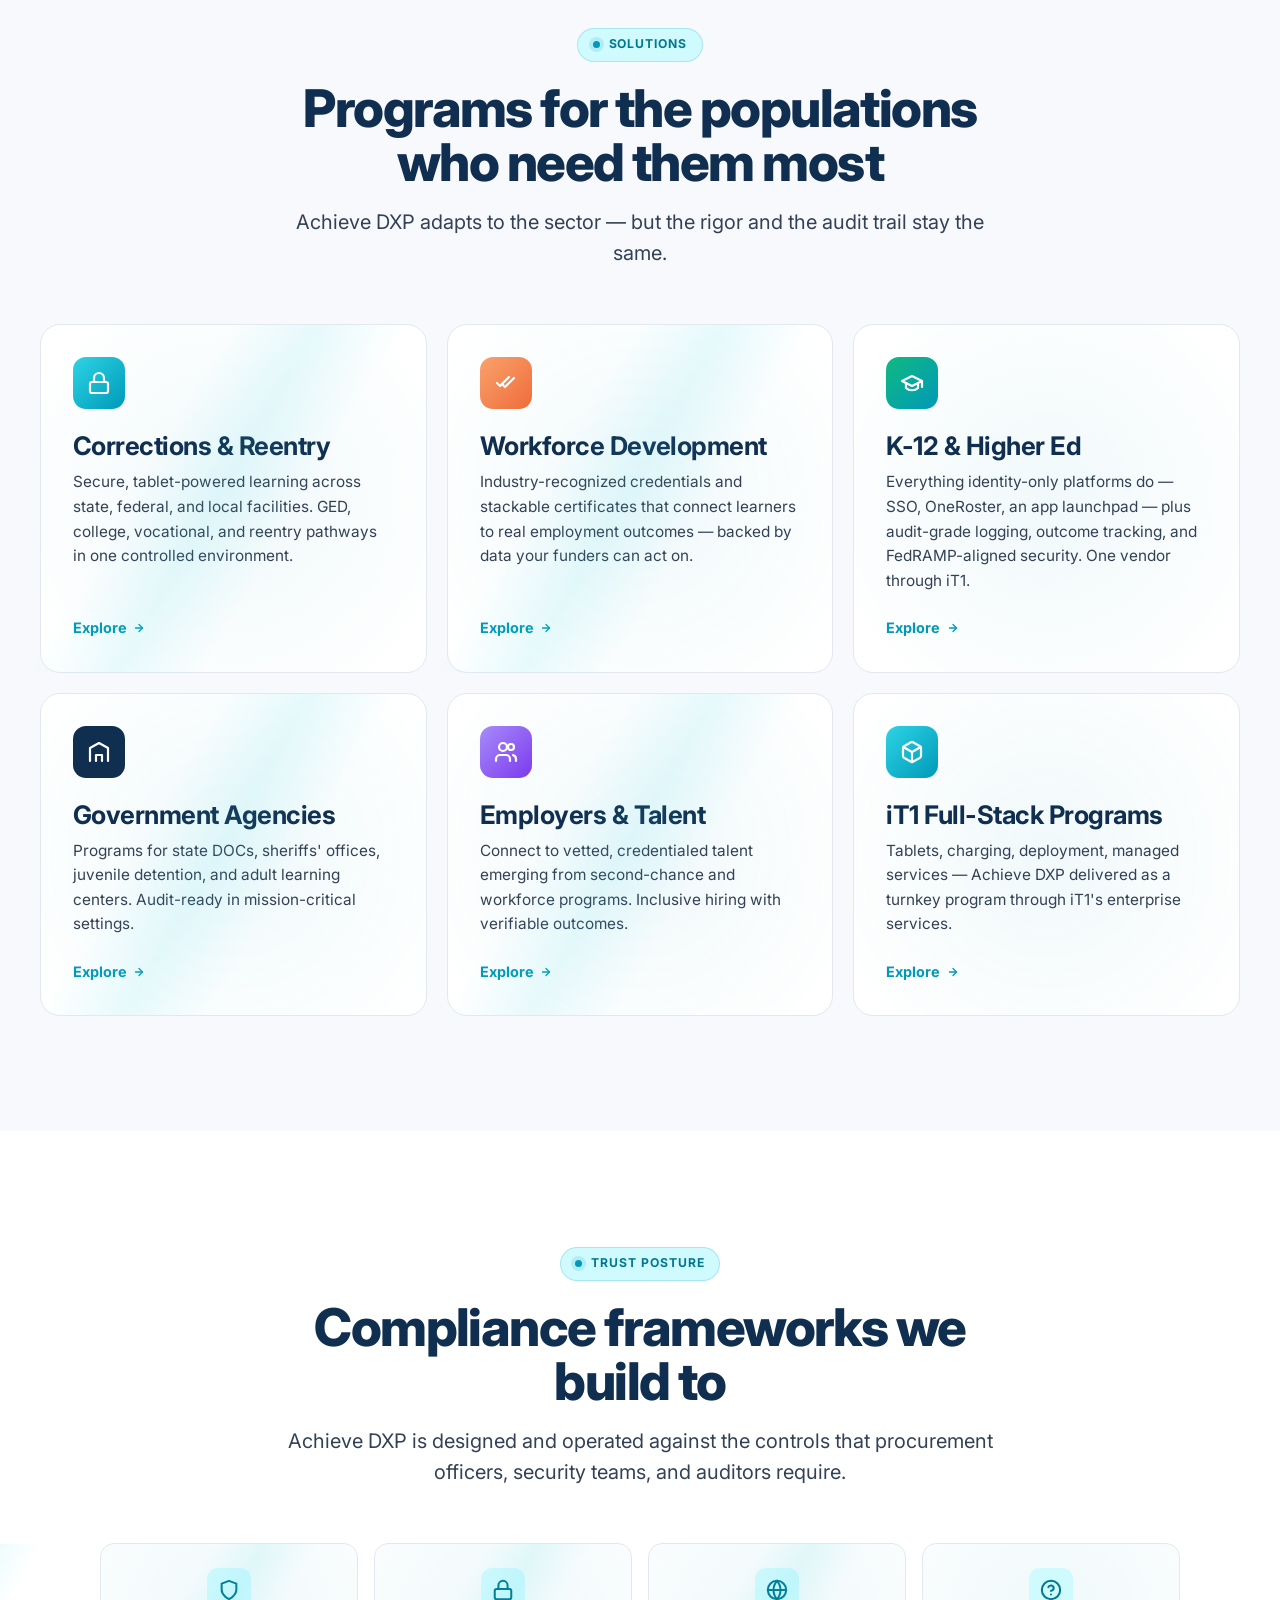
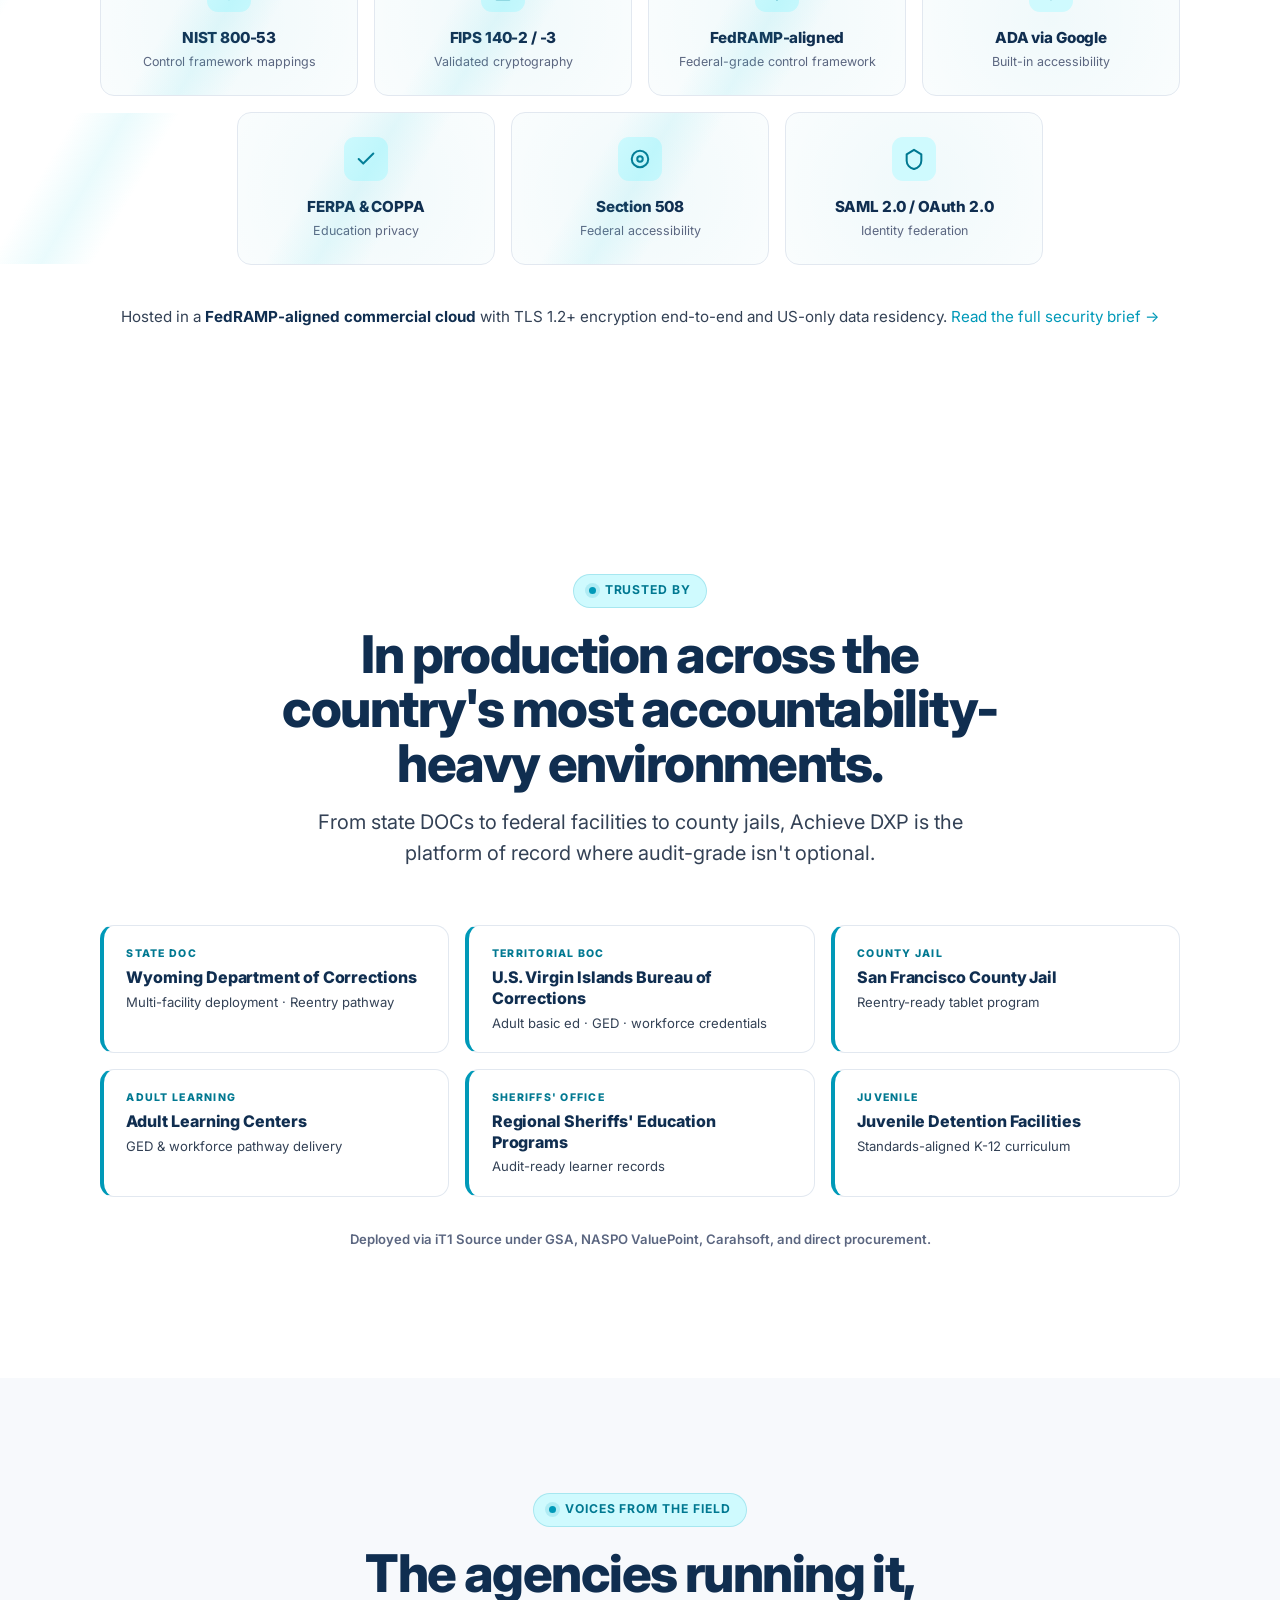
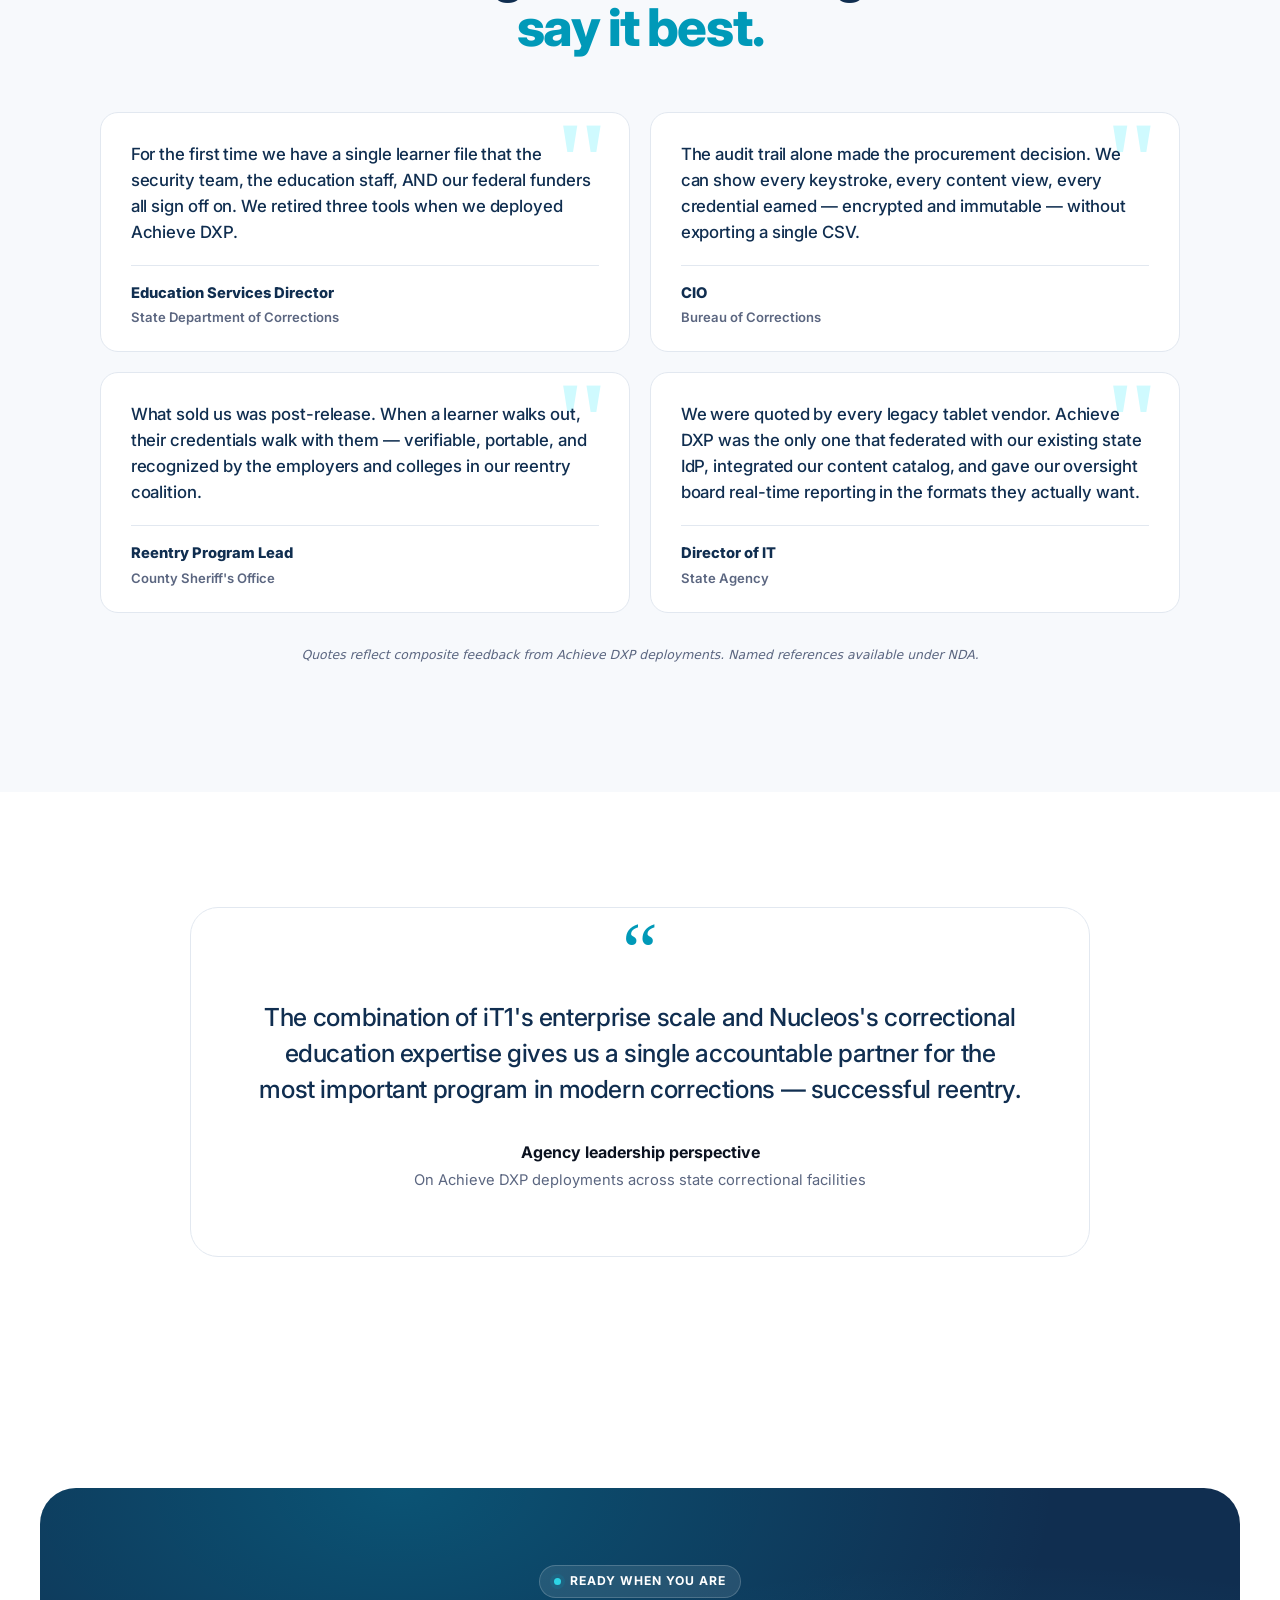
==== commit 38b469b8: "Fix invisible CTA buttons on dark patchwork panel The default .btn-primary (navy bg, white text) and" ====
--- a/index.html
+++ b/index.html
@@ -431,6 +431,30 @@
     padding-top:1.25rem;
     border-top:1px solid rgba(255,255,255,.1);
   }
+  /* Button overrides — the default light-bg styles disappear on this dark panel */
+  .patchwork-one .btn-primary{
+    background:linear-gradient(135deg, #2dd4e5 0%, #0099b8 100%);
+    color:#fff;
+    border:none;
+    box-shadow:0 6px 20px rgba(0,153,184,.45), inset 0 1px 0 rgba(255,255,255,.2);
+  }
+  .patchwork-one .btn-primary:hover{
+    background:linear-gradient(135deg, #5fe3f0 0%, #00b3d4 100%);
+    box-shadow:0 8px 26px rgba(0,153,184,.6), inset 0 1px 0 rgba(255,255,255,.25);
+    transform:translateY(-1px);
+  }
+  .patchwork-one .btn-ghost{
+    background:rgba(255,255,255,.08);
+    color:#fff;
+    border:1.5px solid rgba(255,255,255,.35);
+    backdrop-filter:blur(6px);
+    -webkit-backdrop-filter:blur(6px);
+  }
+  .patchwork-one .btn-ghost:hover{
+    background:rgba(255,255,255,.16);
+    border-color:rgba(255,255,255,.6);
+    color:#fff;
+  }
 </style>
 
 <!-- ONE ACCOUNT, MANY APPS, ONE RECORD -->
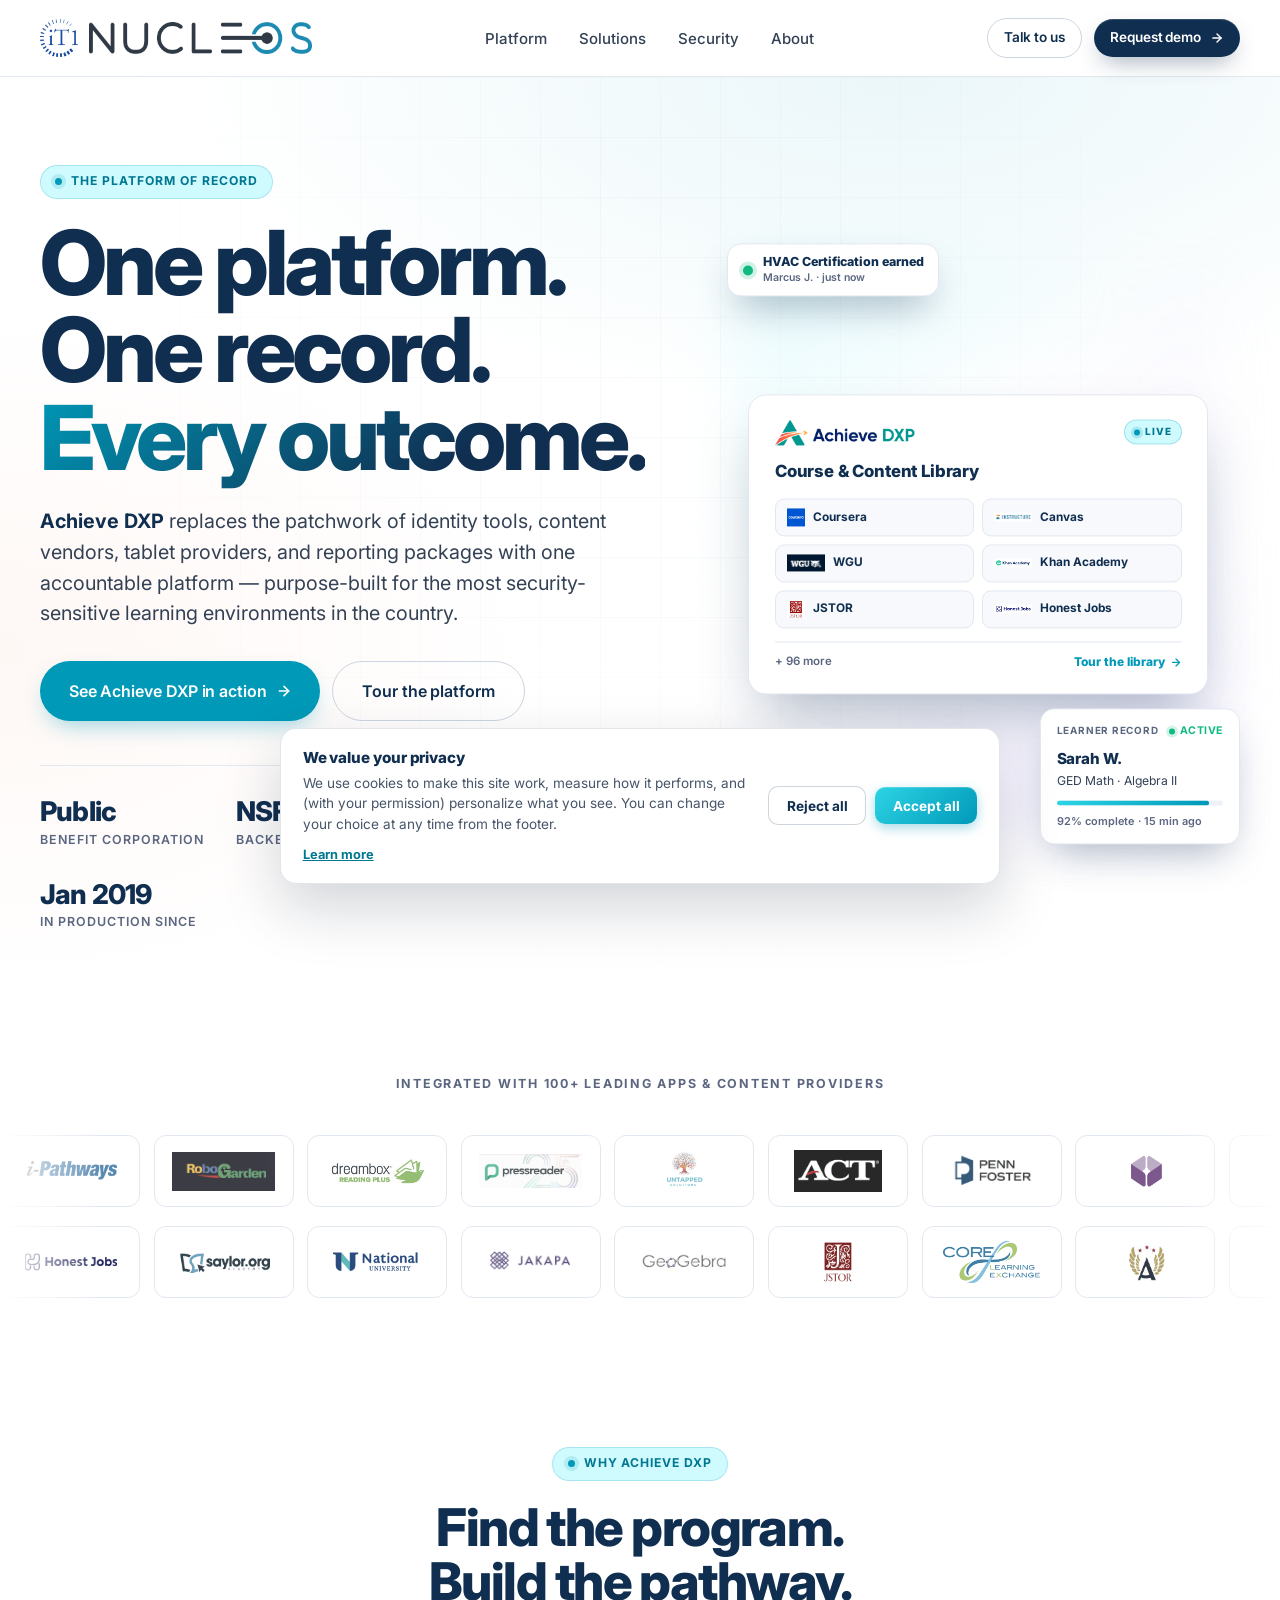
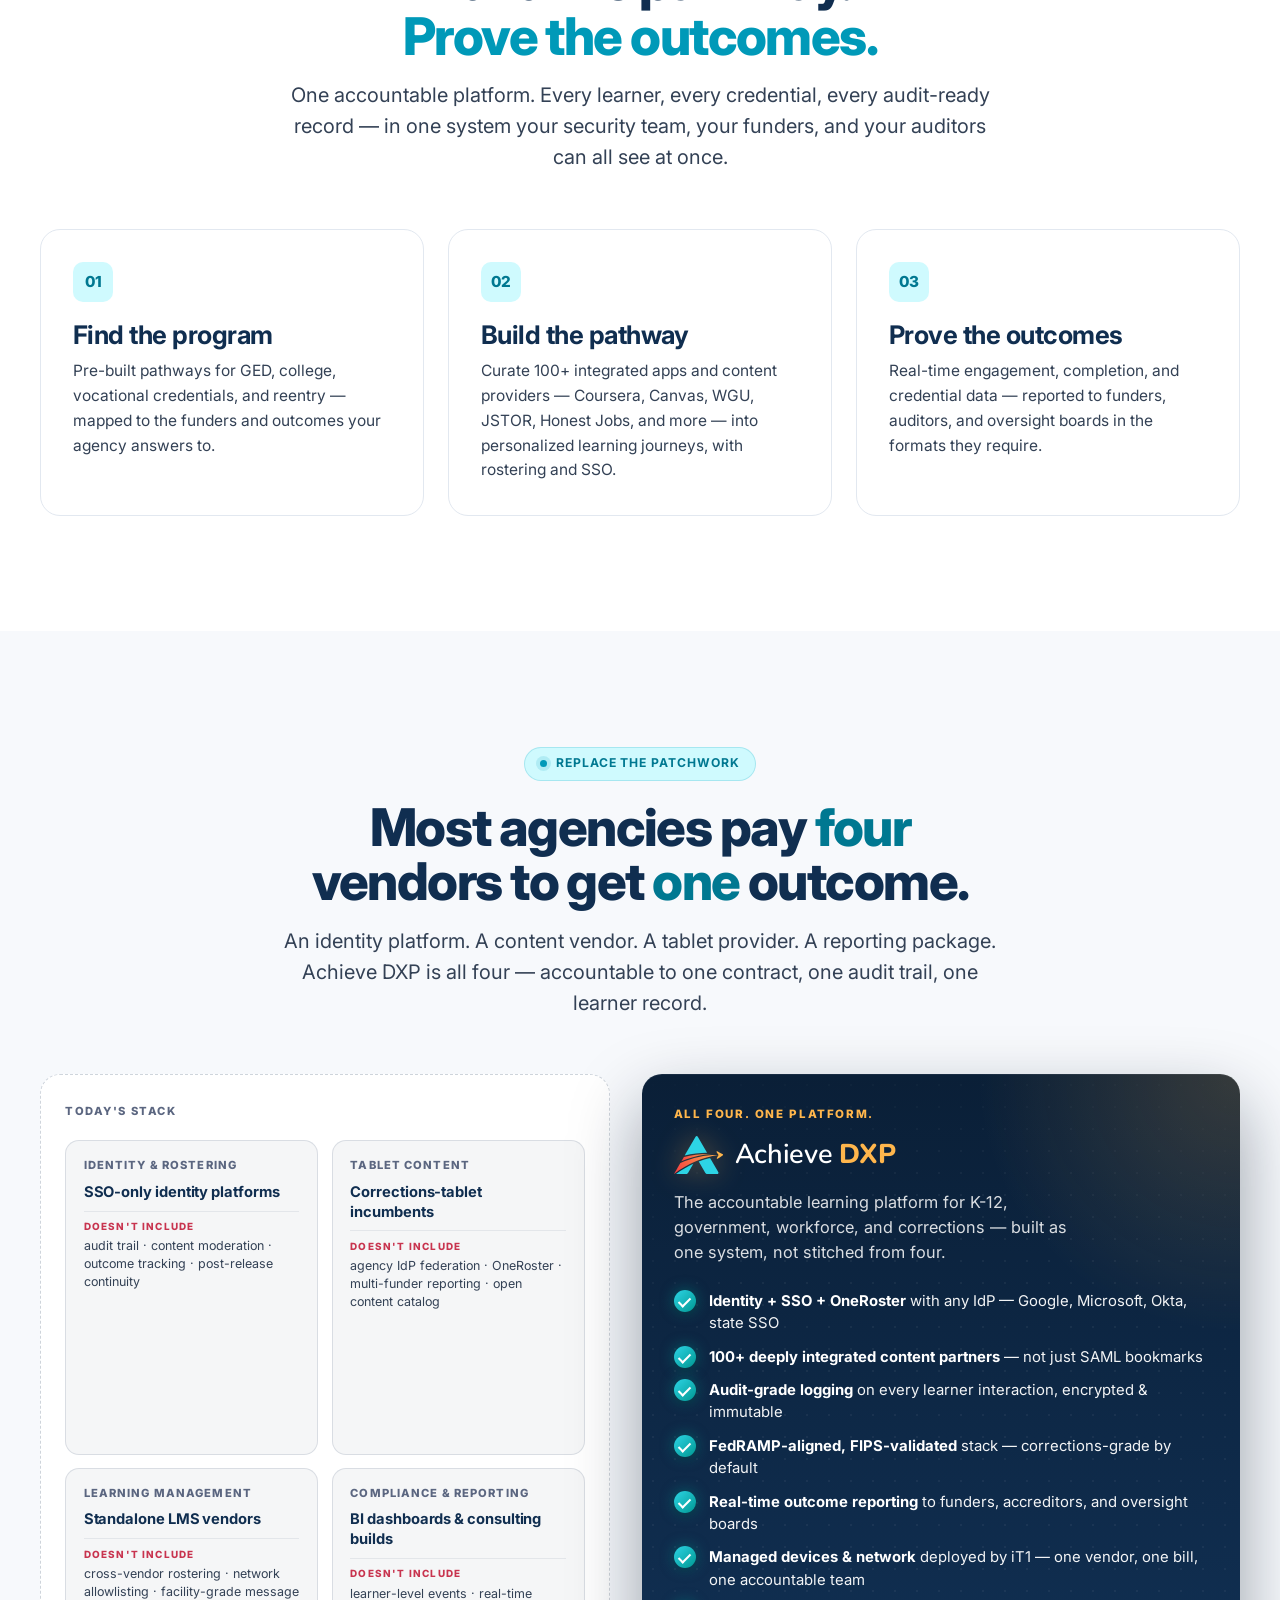
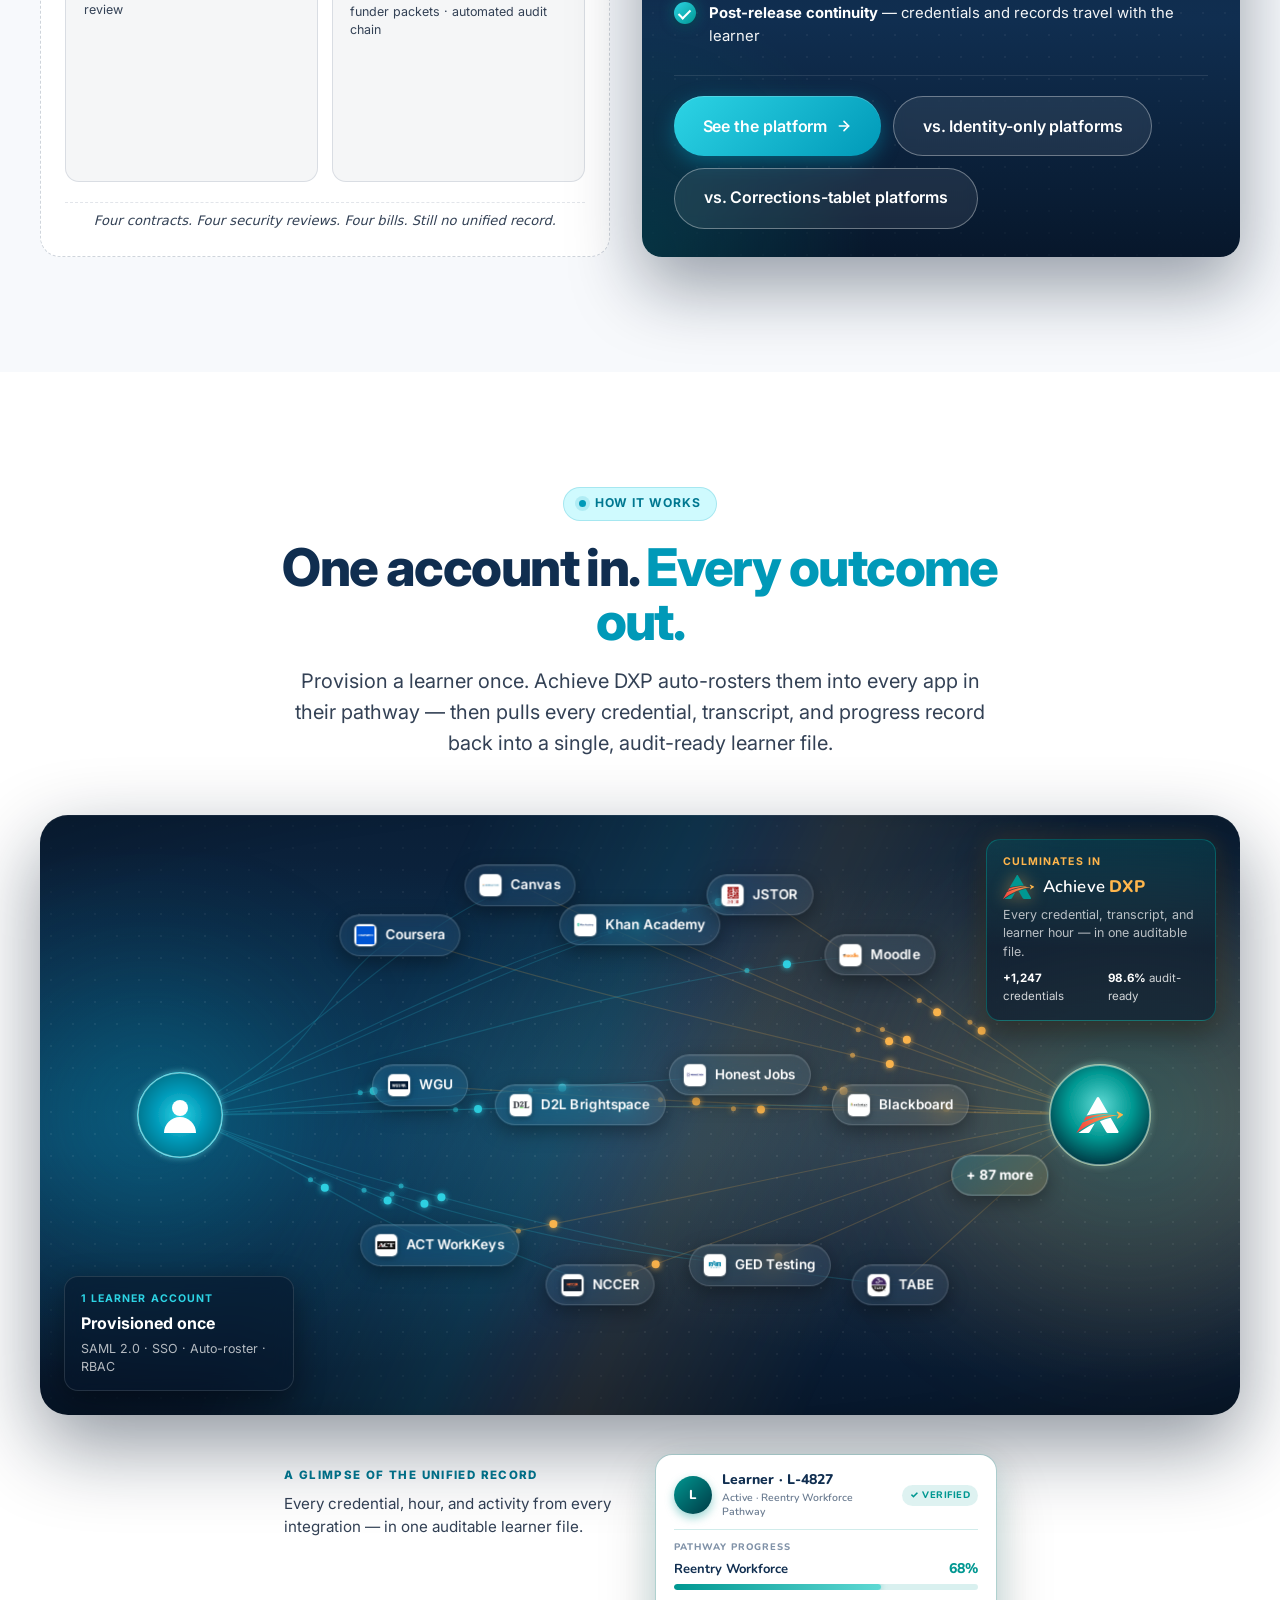
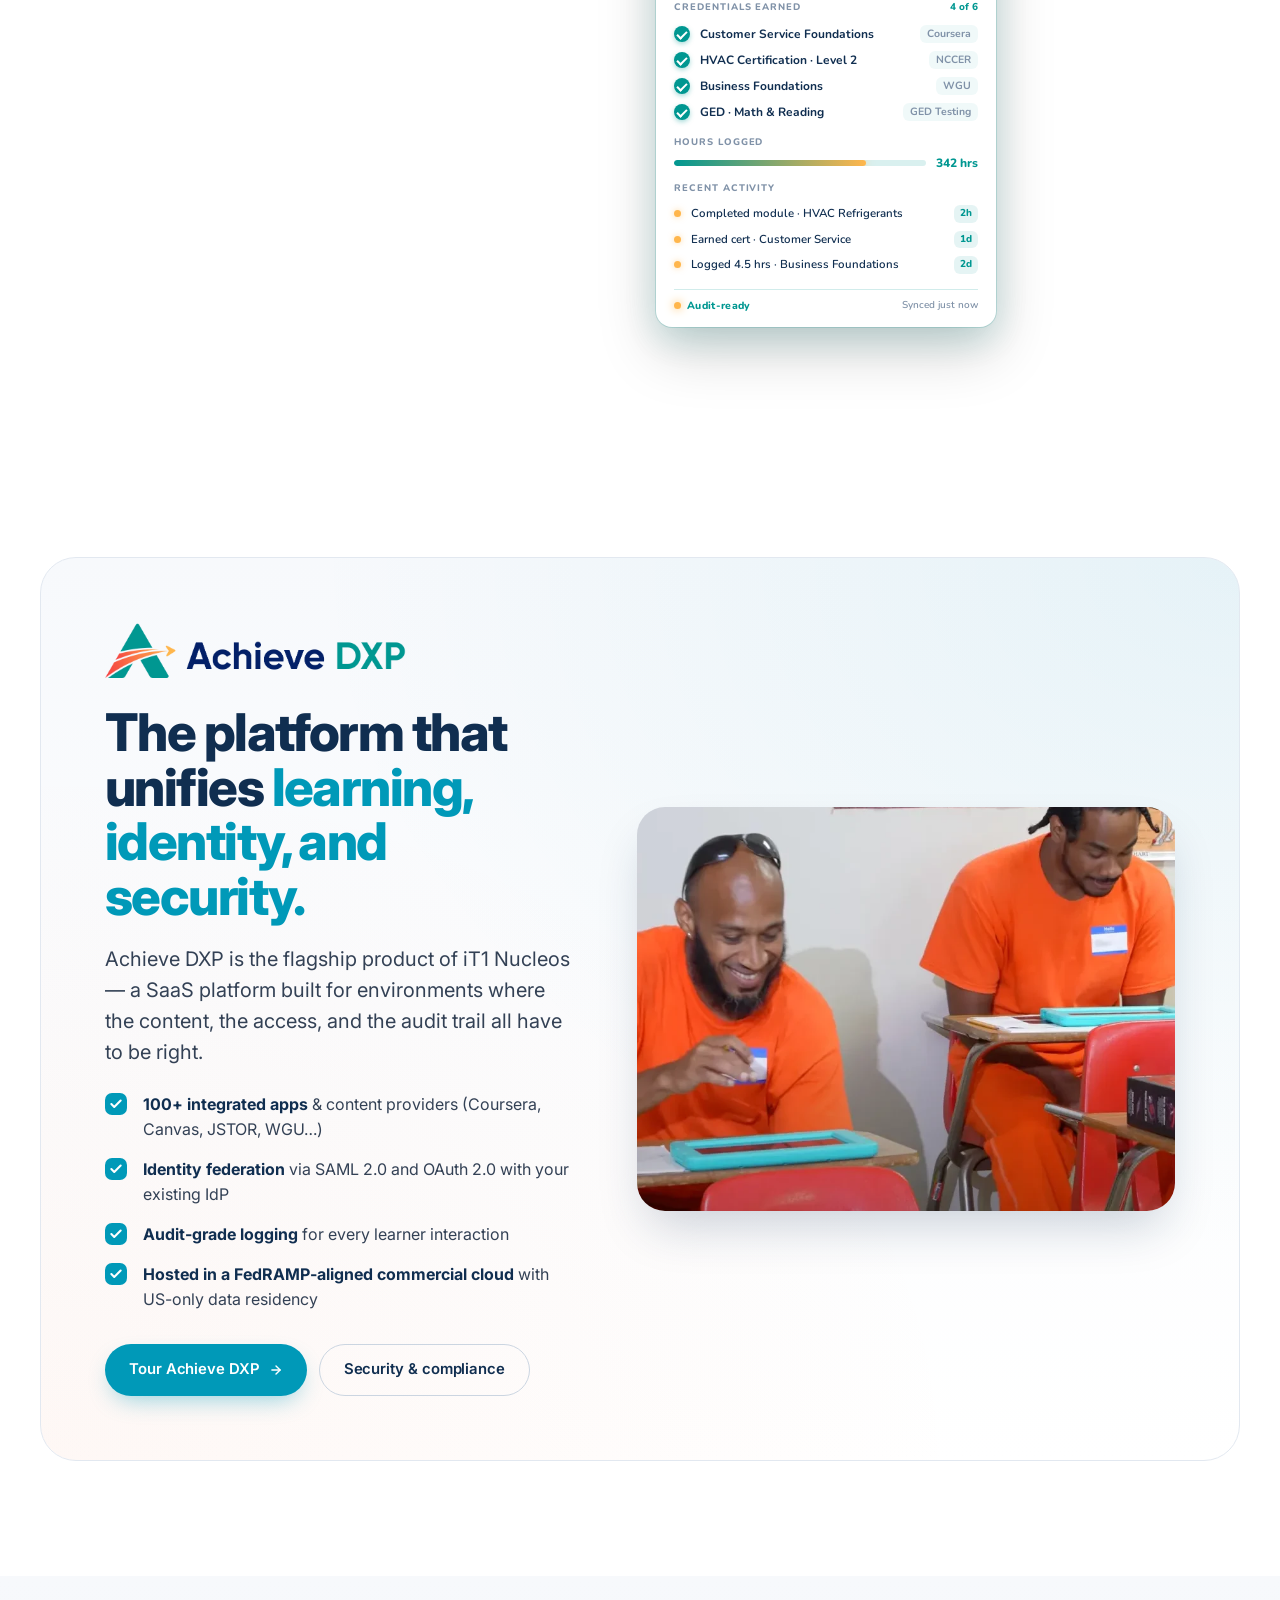
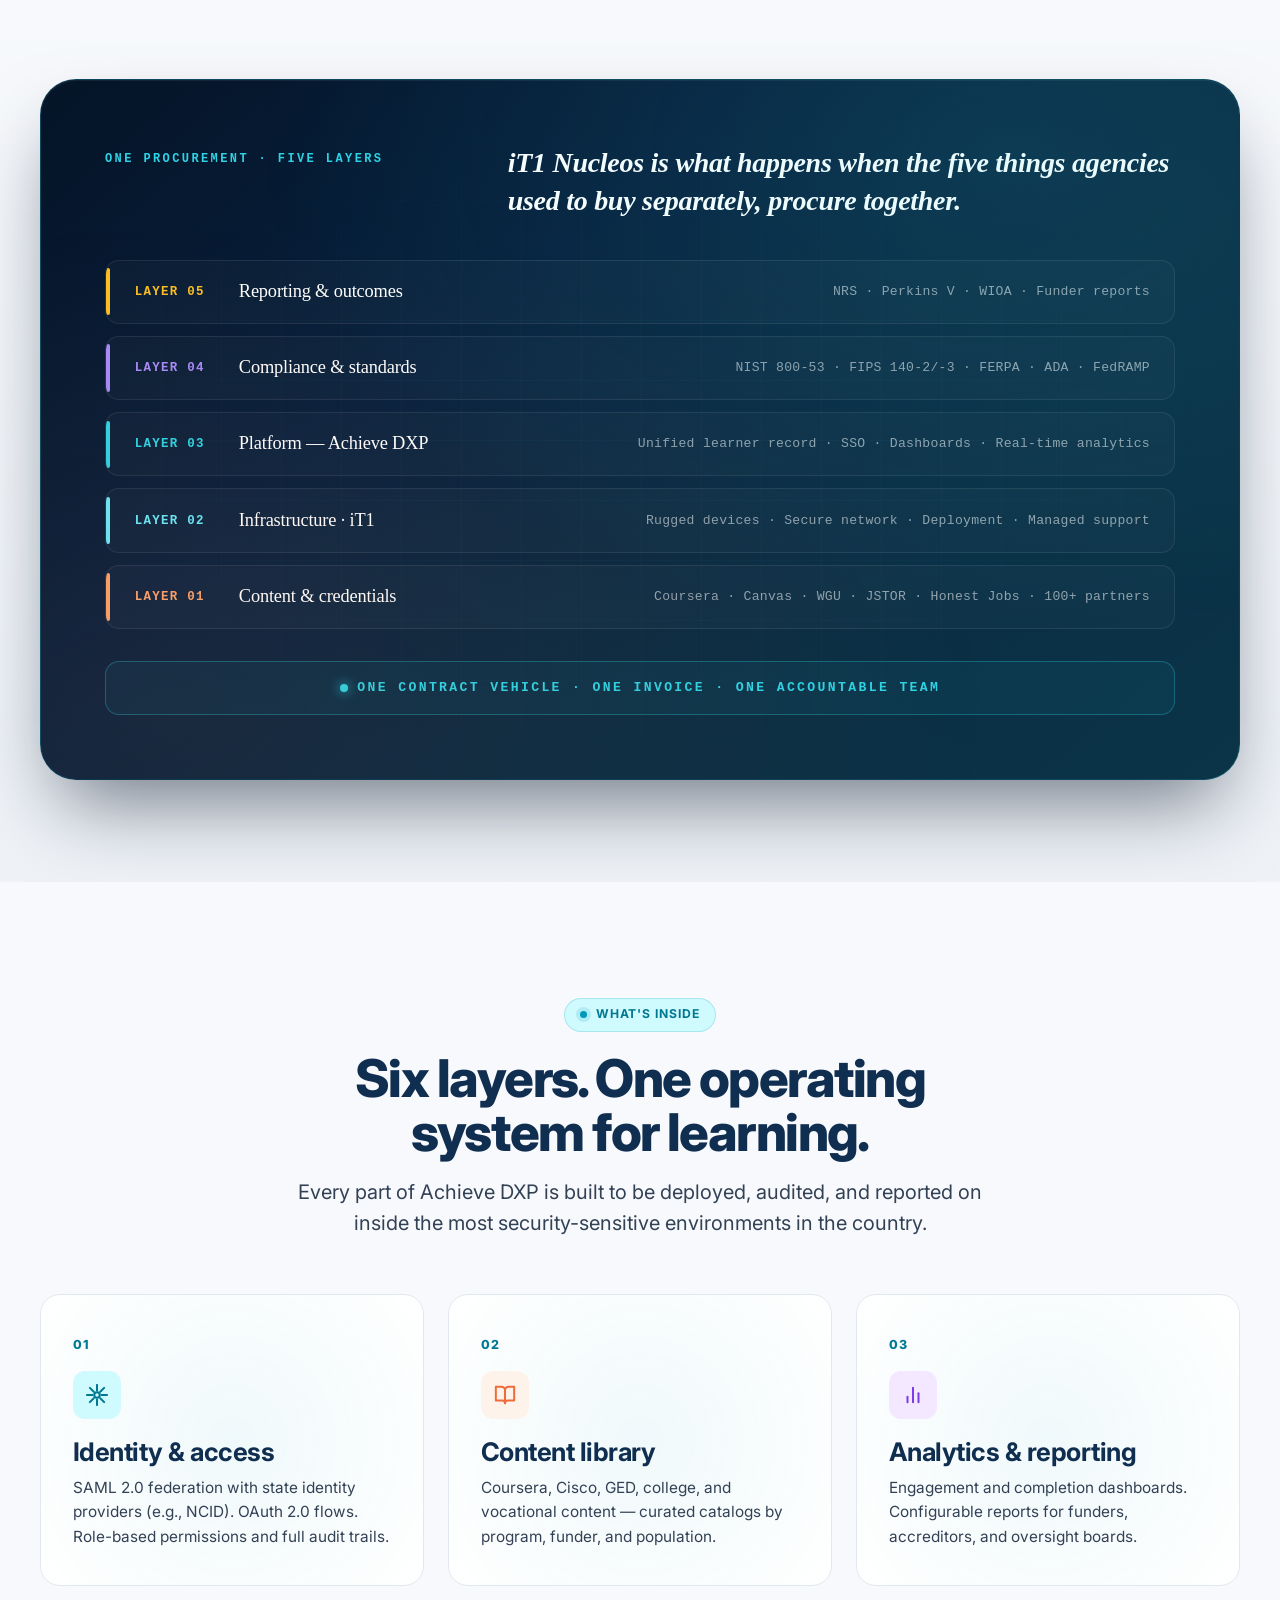
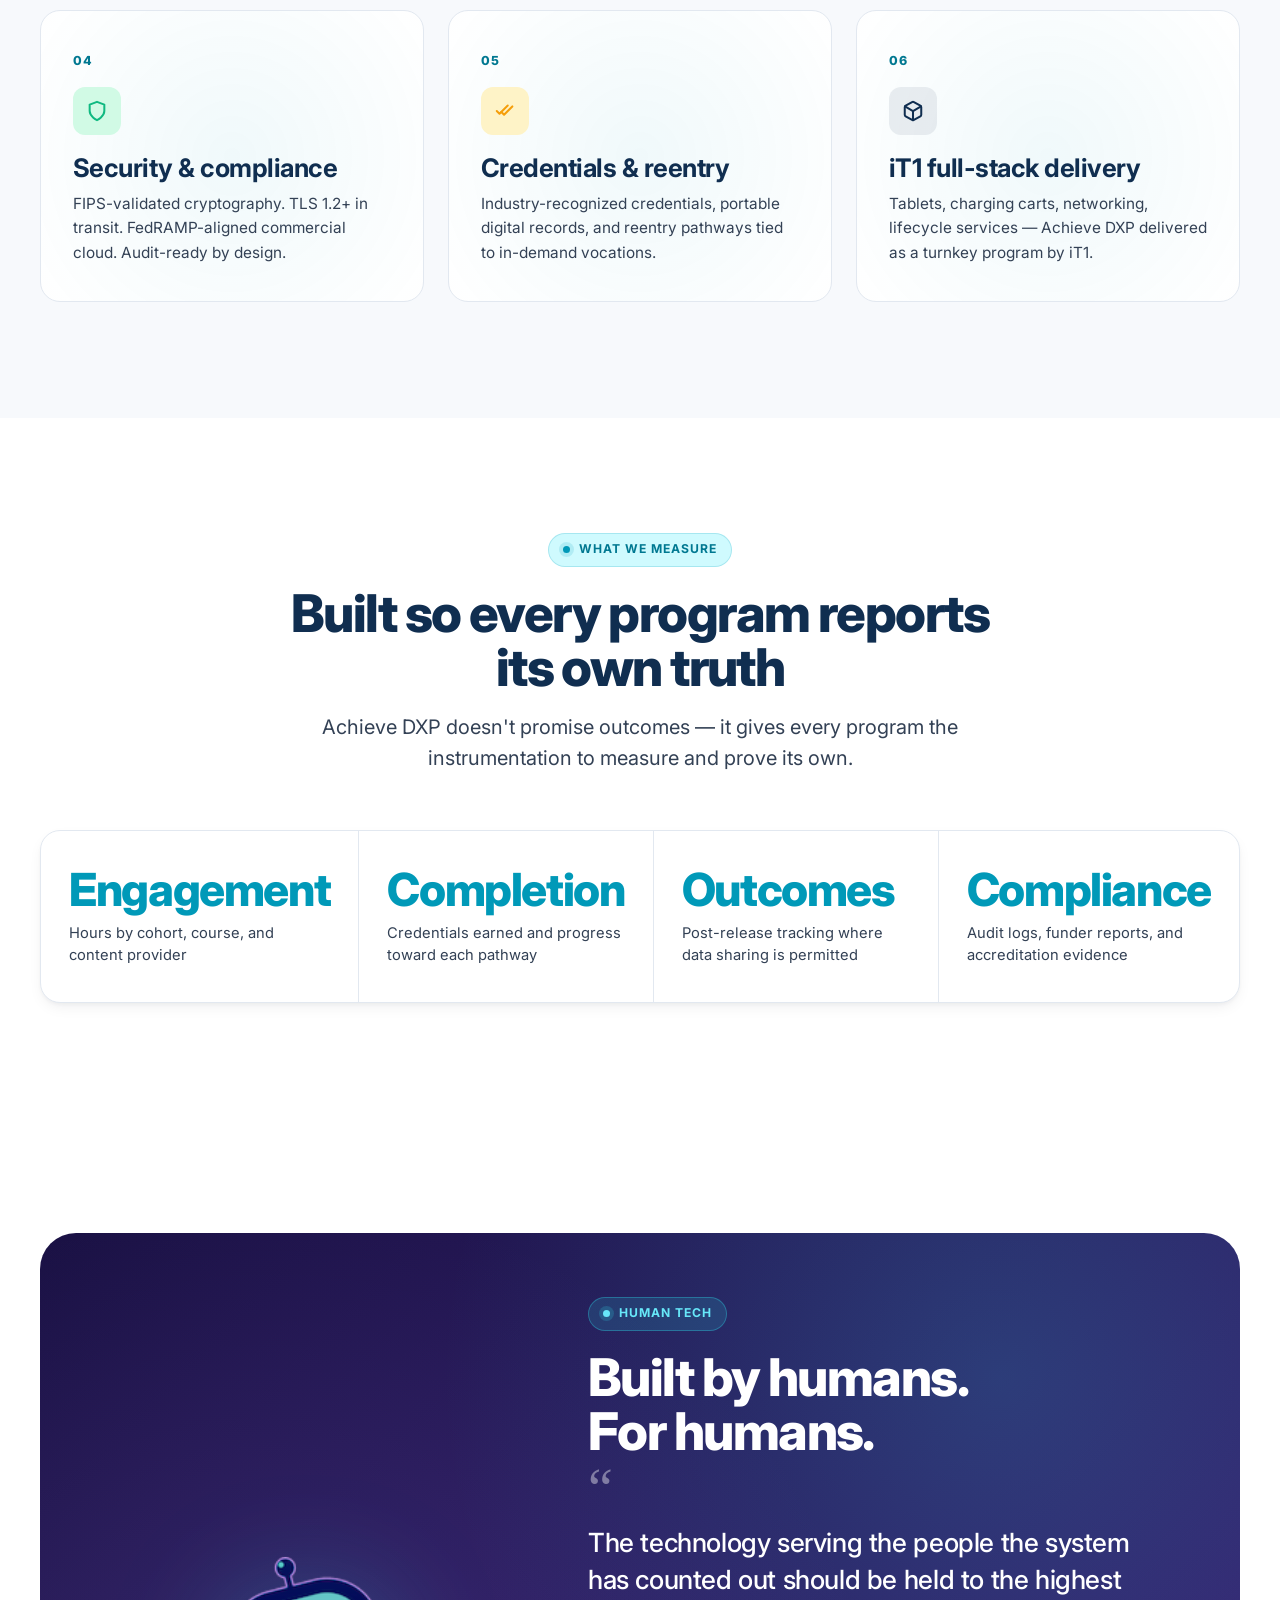
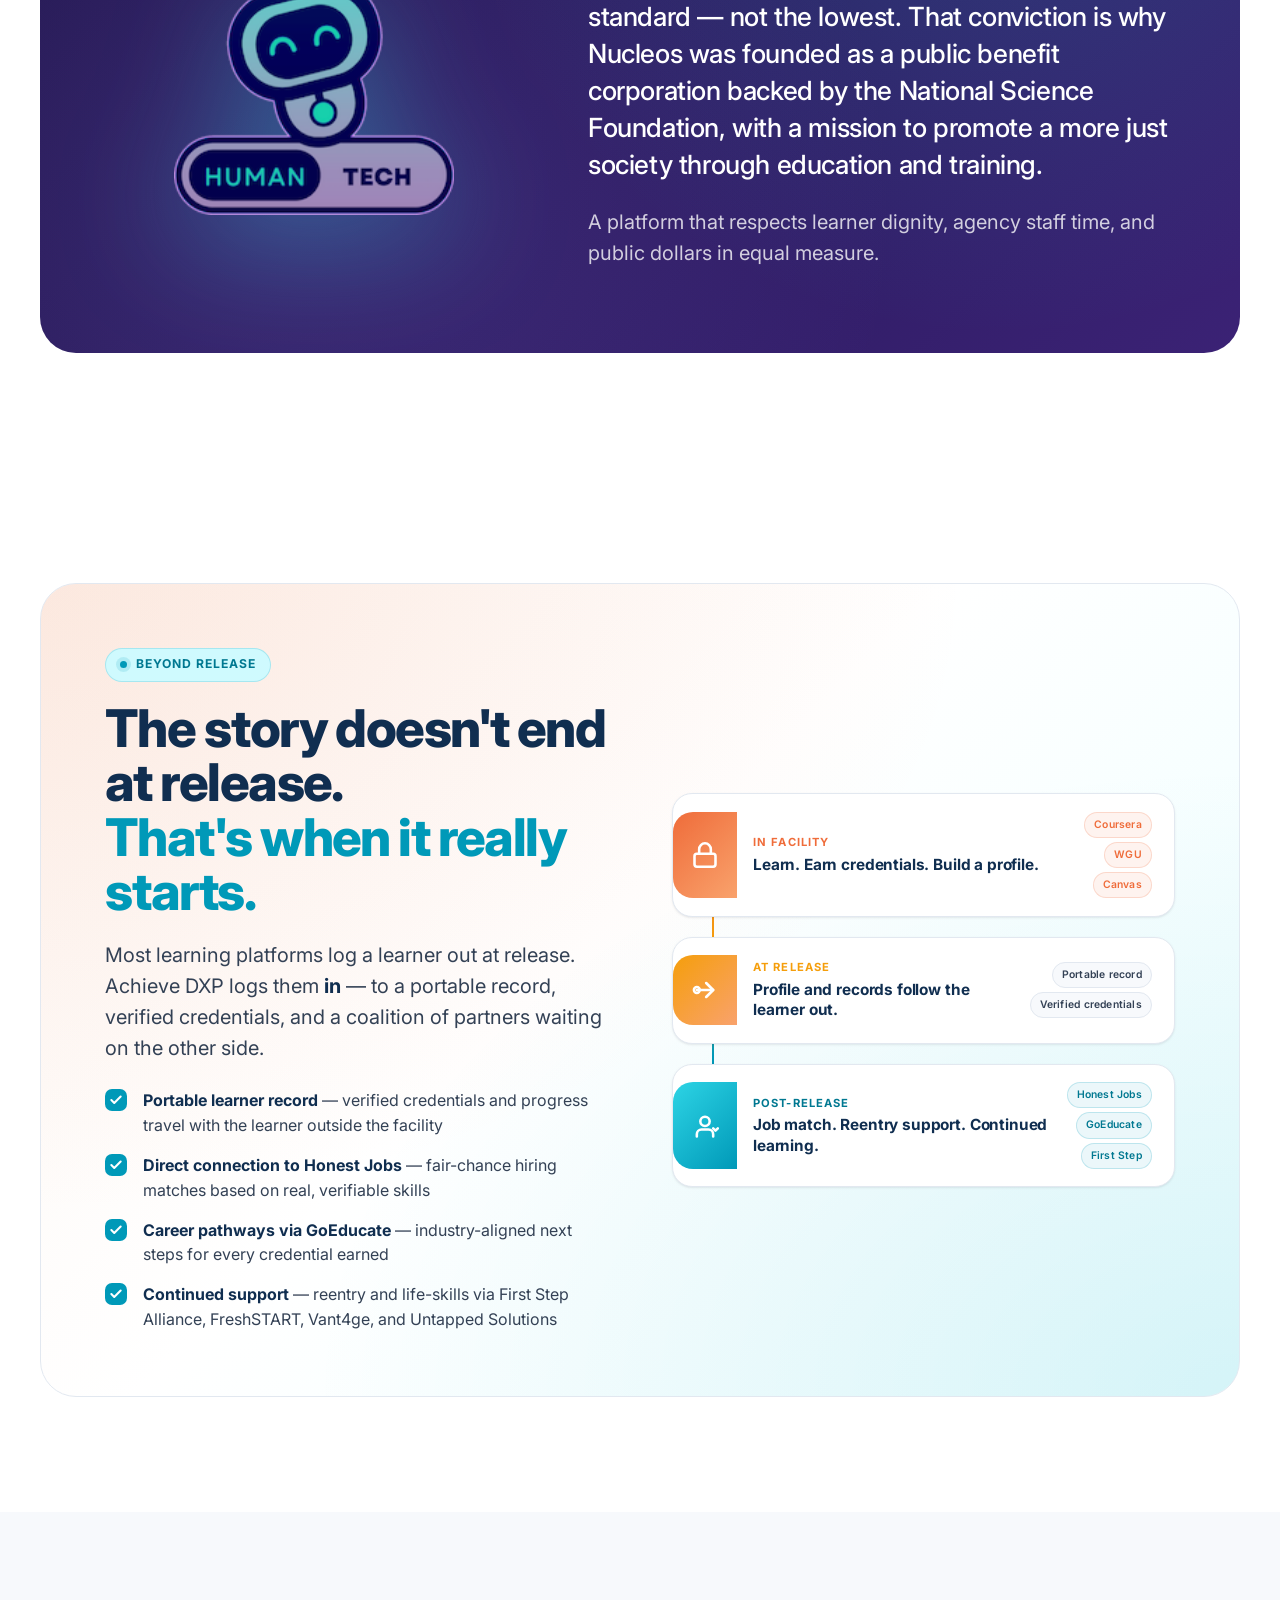
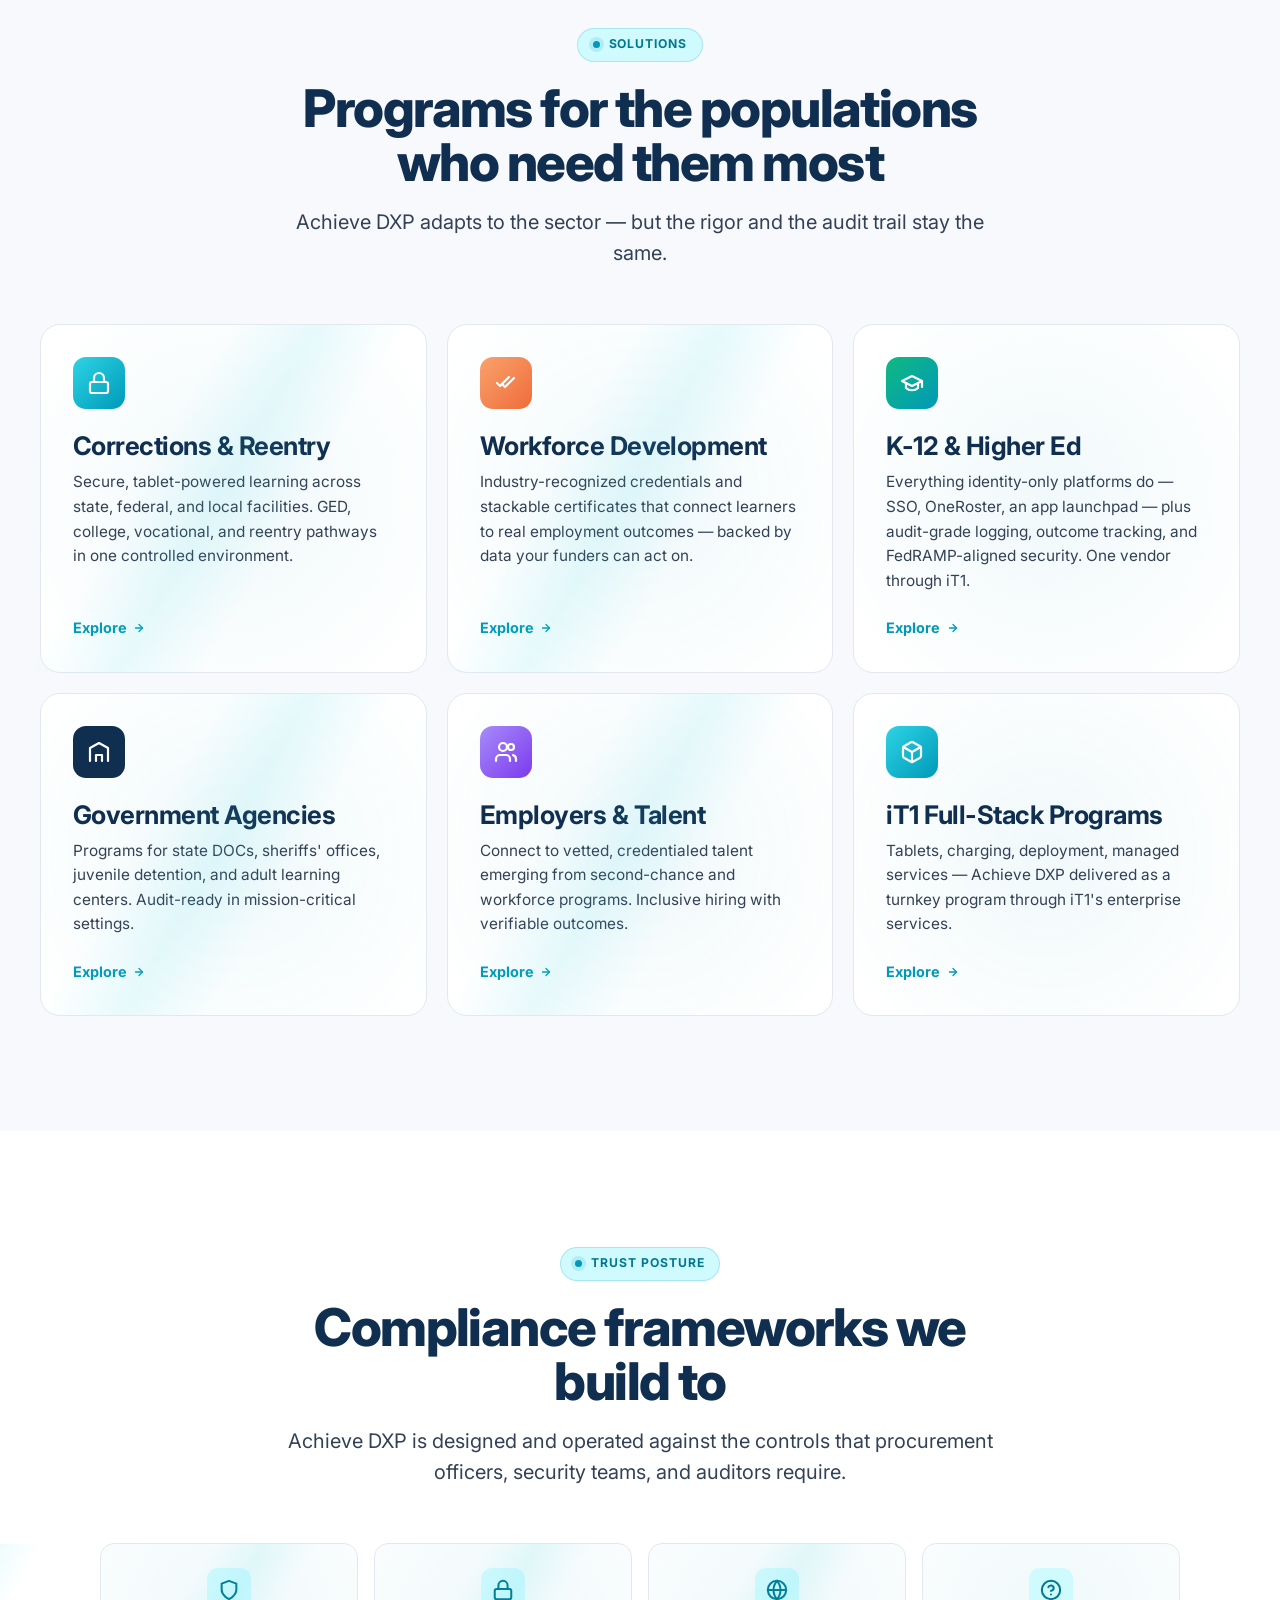
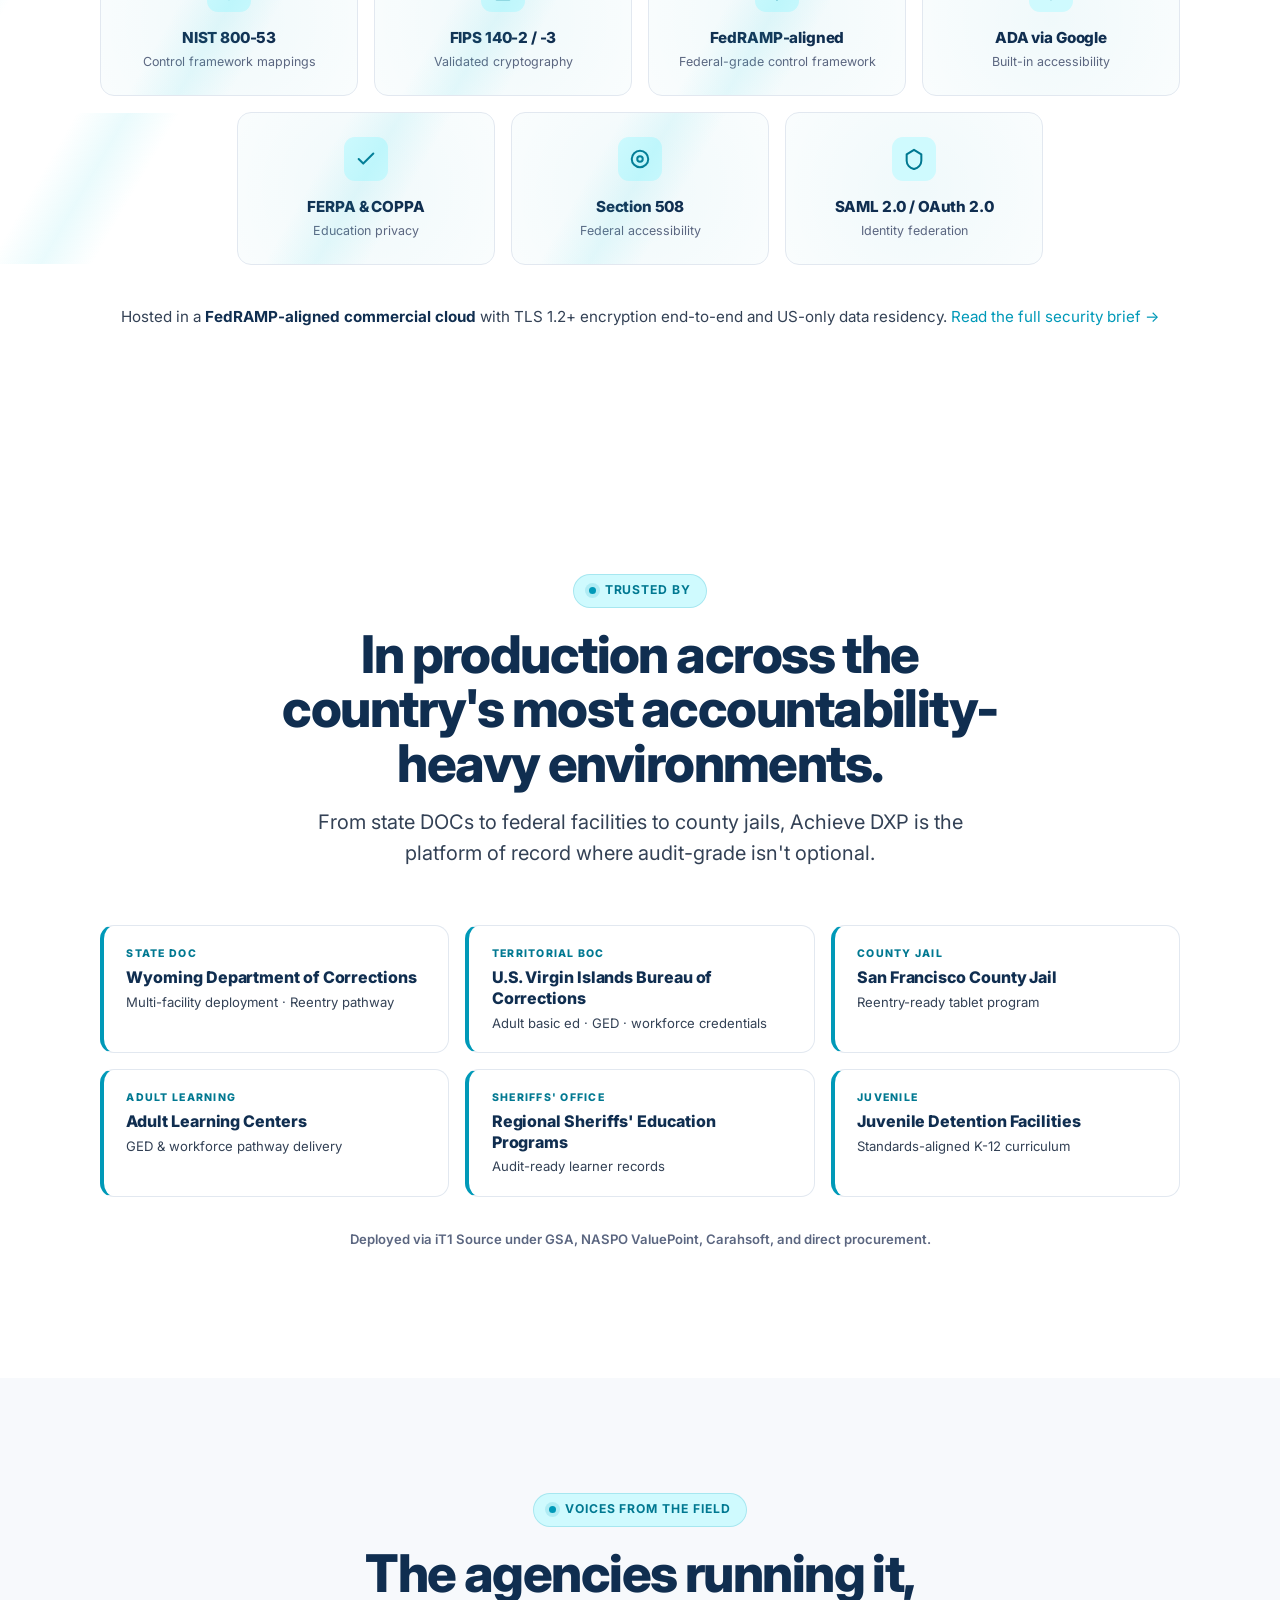
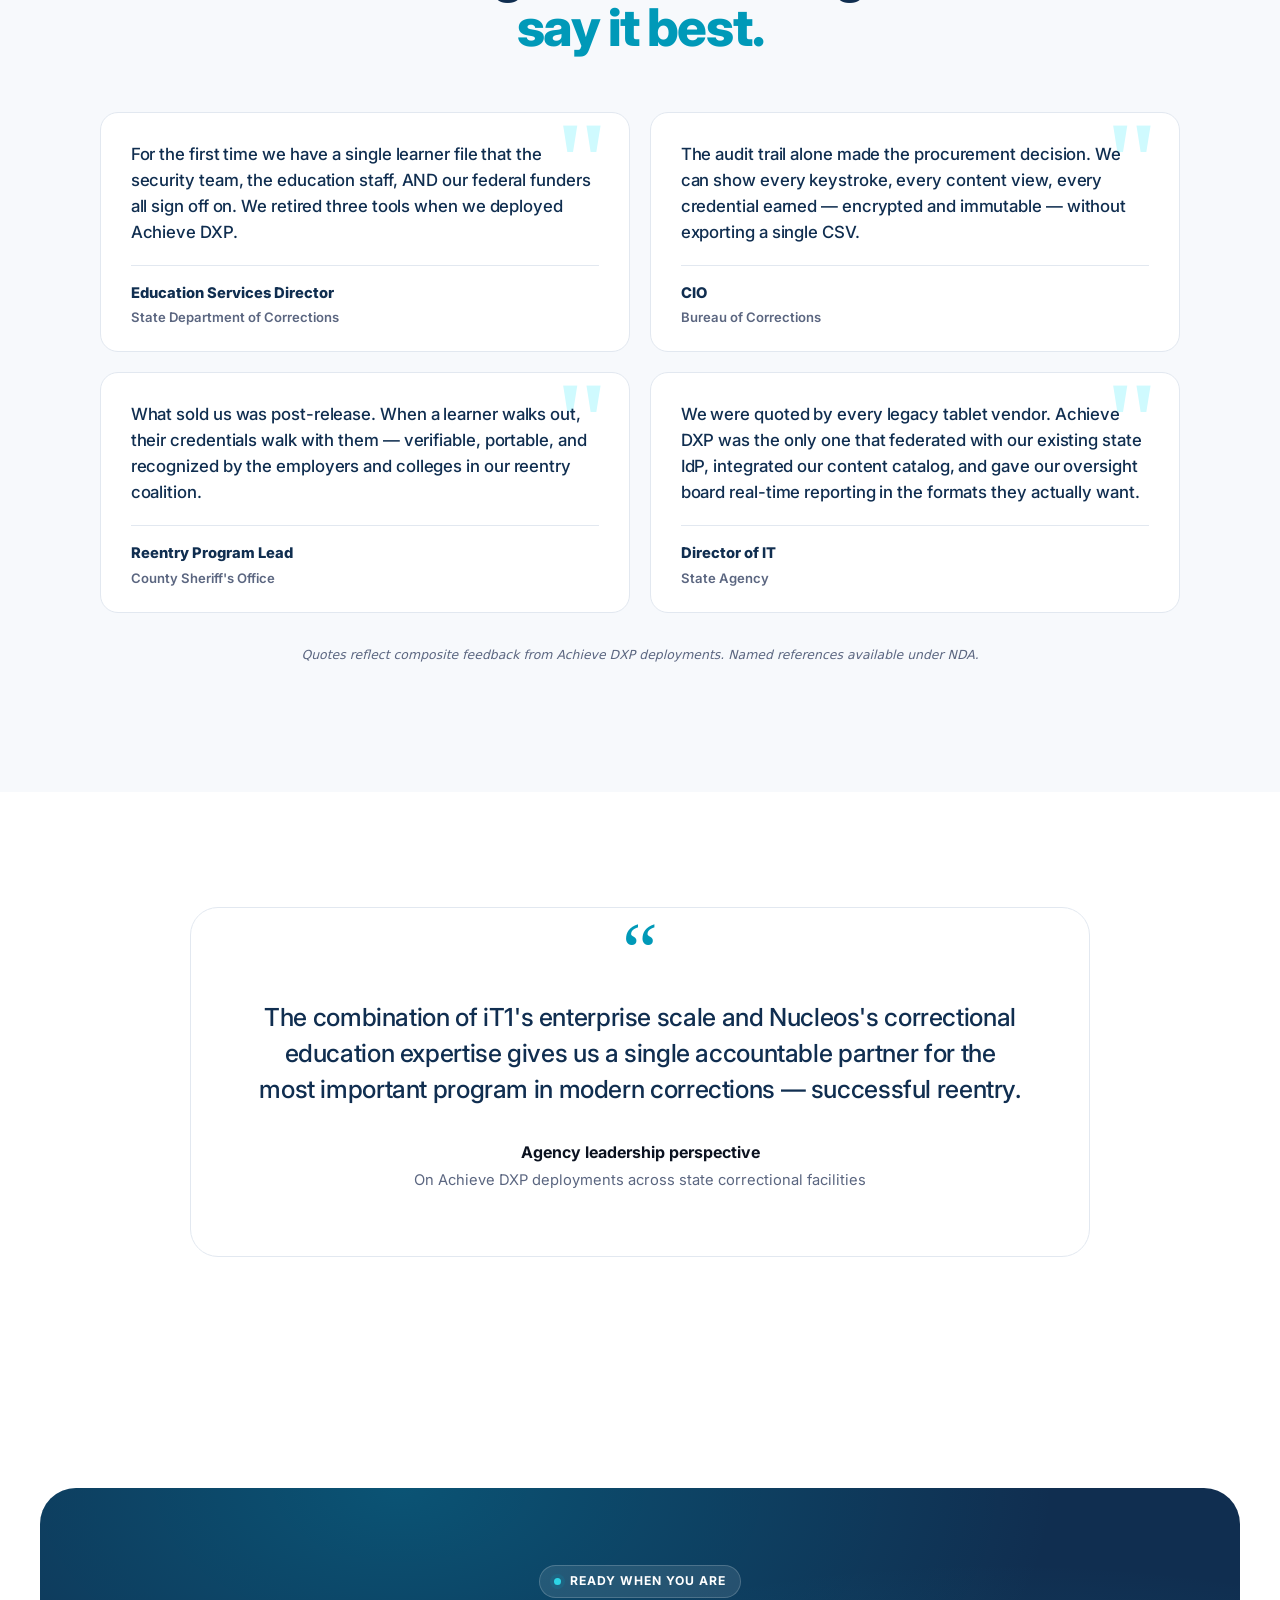
==== commit 2eb3cbed: "Add Terms, Privacy, Cookie Policy pages + site-wide cookie consent banner LEGAL PAGES (3 new) - priv" ====
--- a/index.html
+++ b/index.html
@@ -1935,9 +1935,10 @@
     <div class="footer-bottom">
       <span>&copy; 2026 iT1 Nucleos, a public benefit company. All rights reserved.</span>
       <div class="legal">
-        <a href="#">Terms</a>
-        <a href="#">Privacy</a>
-        <a href="#">Accessibility</a>
+        <a href="terms.html">Terms</a>
+        <a href="privacy.html">Privacy</a>
+        <a href="cookies.html">Cookies</a>
+        <a href="#" data-cookie-prefs>Cookie preferences</a>
       </div>
     </div>
   </div>
--- a/assets/css/styles.css
+++ b/assets/css/styles.css
@@ -4621,3 +4621,116 @@
   .brand-it1 { height: 26px; width: 26px; }
   .brand-logo { height: 22px; }
 }
+
+/* ============================================================
+   COOKIE CONSENT BANNER
+   ============================================================ */
+.cookie-banner {
+  position: fixed;
+  left: 50%;
+  bottom: 1rem;
+  transform: translate(-50%, 120%);
+  width: min(720px, calc(100% - 2rem));
+  z-index: 9999;
+  background: #fff;
+  border: 1px solid rgba(16, 46, 80, 0.12);
+  border-radius: 16px;
+  box-shadow:
+    0 24px 60px rgba(7, 23, 43, 0.18),
+    0 0 0 1px rgba(255, 255, 255, 0.5) inset;
+  font-family: 'Inter', system-ui, sans-serif;
+  opacity: 0;
+  pointer-events: none;
+  transition: transform 350ms cubic-bezier(0.16, 1, 0.3, 1), opacity 350ms ease;
+}
+.cookie-banner--visible {
+  transform: translate(-50%, 0);
+  opacity: 1;
+  pointer-events: auto;
+}
+.cookie-banner-inner {
+  display: grid;
+  grid-template-columns: 1fr auto;
+  gap: 1.25rem;
+  align-items: center;
+  padding: 1.1rem 1.35rem;
+}
+.cookie-banner-body { min-width: 0; }
+.cookie-banner-title {
+  font-size: 0.95rem;
+  font-weight: 800;
+  color: #102e50;
+  margin-bottom: 0.2rem;
+  letter-spacing: -0.005em;
+}
+.cookie-banner-text {
+  font-size: 0.85rem;
+  line-height: 1.5;
+  color: #475569;
+  margin: 0 0 0.4rem;
+}
+.cookie-banner-link {
+  font-size: 0.8rem;
+  font-weight: 700;
+  color: #007891;
+  text-decoration: underline;
+}
+.cookie-banner-link:hover { color: #005b6e; }
+.cookie-banner-actions {
+  display: flex;
+  gap: 0.55rem;
+  flex-shrink: 0;
+  align-items: center;
+}
+.cookie-btn {
+  font-family: inherit;
+  font-size: 0.85rem;
+  font-weight: 700;
+  padding: 0.65rem 1.1rem;
+  border-radius: 10px;
+  border: 1.5px solid transparent;
+  cursor: pointer;
+  transition: background 180ms, border-color 180ms, transform 180ms;
+  white-space: nowrap;
+}
+.cookie-btn:focus-visible {
+  outline: 2px solid #0099b8;
+  outline-offset: 2px;
+}
+.cookie-btn-reject {
+  background: #fff;
+  color: #102e50;
+  border-color: rgba(16, 46, 80, 0.2);
+}
+.cookie-btn-reject:hover {
+  background: #f6f8fb;
+  border-color: rgba(16, 46, 80, 0.4);
+}
+.cookie-btn-accept {
+  background: linear-gradient(135deg, #2dd4e5 0%, #0099b8 100%);
+  color: #fff;
+  border: none;
+  box-shadow: 0 4px 12px rgba(0, 153, 184, 0.35), inset 0 1px 0 rgba(255, 255, 255, 0.2);
+}
+.cookie-btn-accept:hover {
+  background: linear-gradient(135deg, #5fe3f0 0%, #00b3d4 100%);
+  transform: translateY(-1px);
+}
+
+@media (max-width: 640px) {
+  .cookie-banner { bottom: 0.75rem; }
+  .cookie-banner-inner {
+    grid-template-columns: 1fr;
+    gap: 0.85rem;
+    padding: 1rem 1.1rem;
+  }
+  .cookie-banner-actions {
+    width: 100%;
+    flex-direction: row;
+  }
+  .cookie-btn { flex: 1; padding: 0.7rem 0.5rem; }
+}
+
+@media (prefers-reduced-motion: reduce) {
+  .cookie-banner { transition: opacity 200ms ease; transform: translate(-50%, 0); }
+}
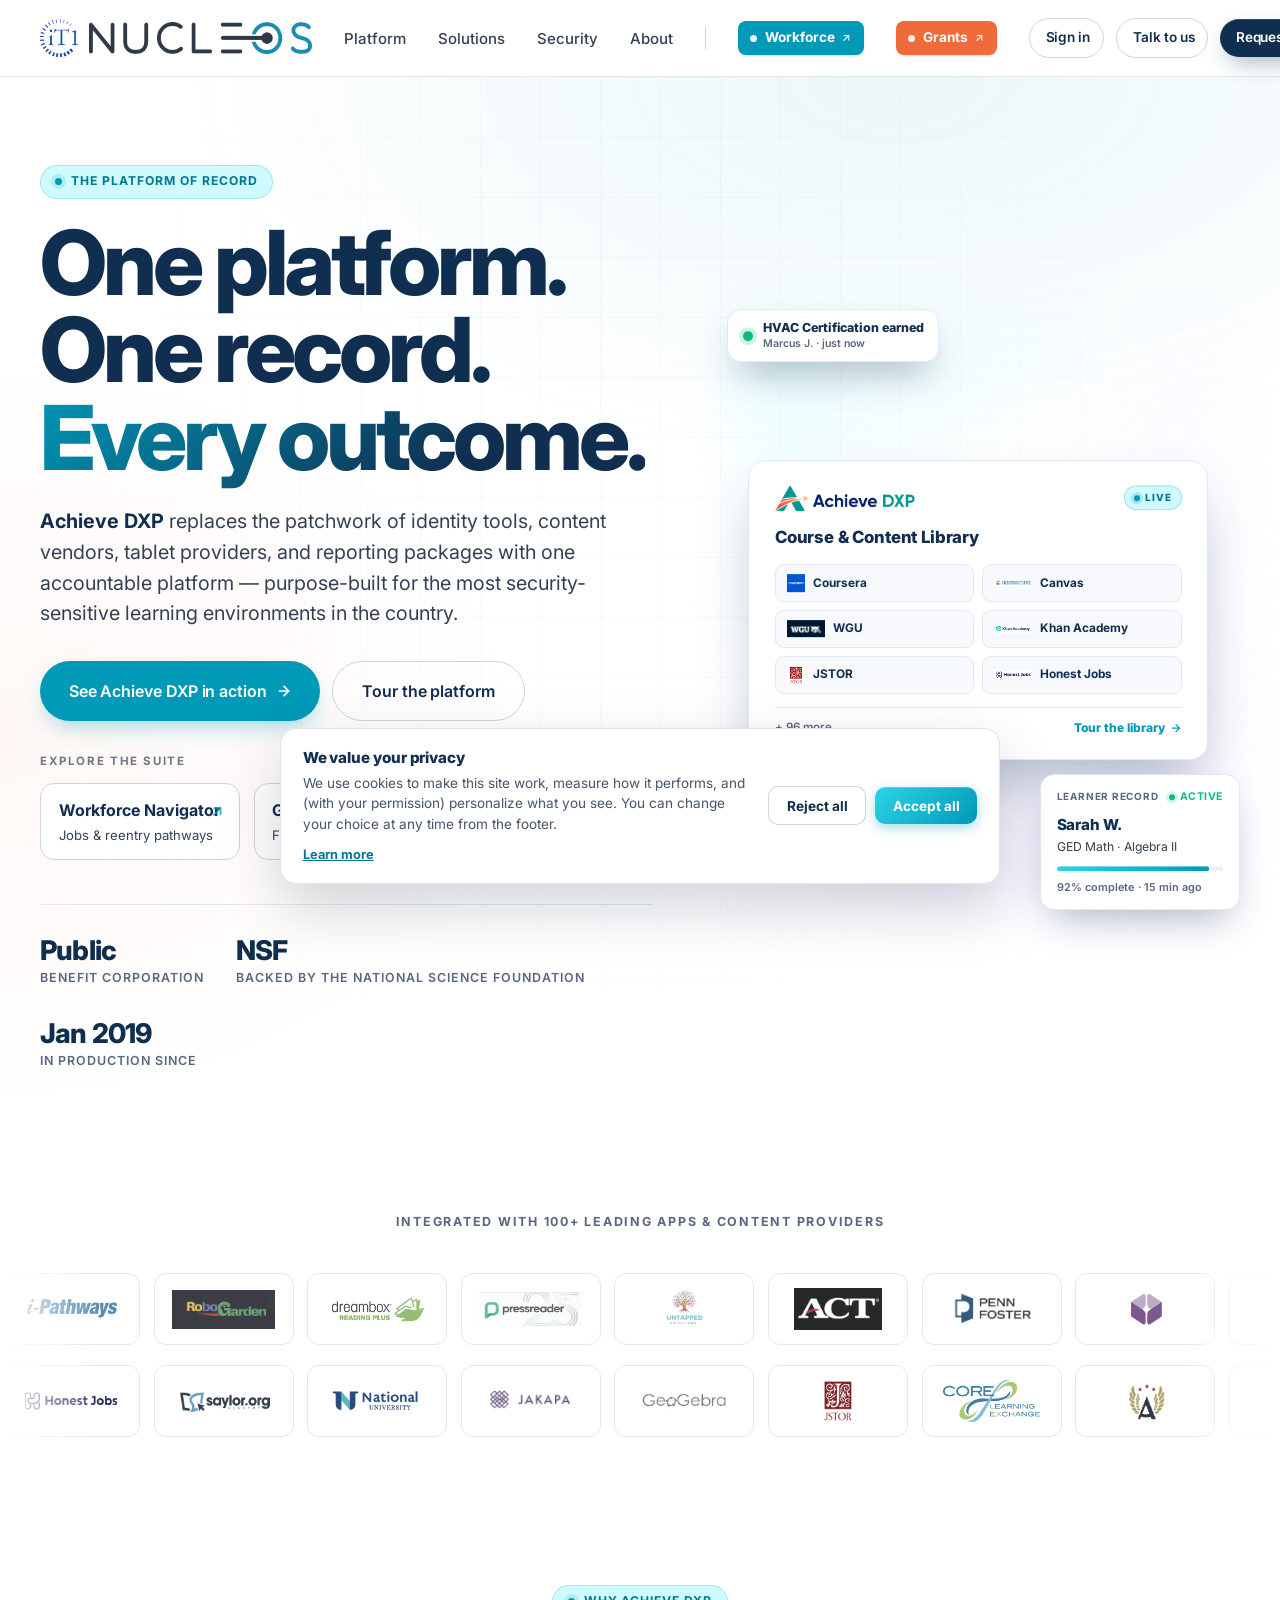
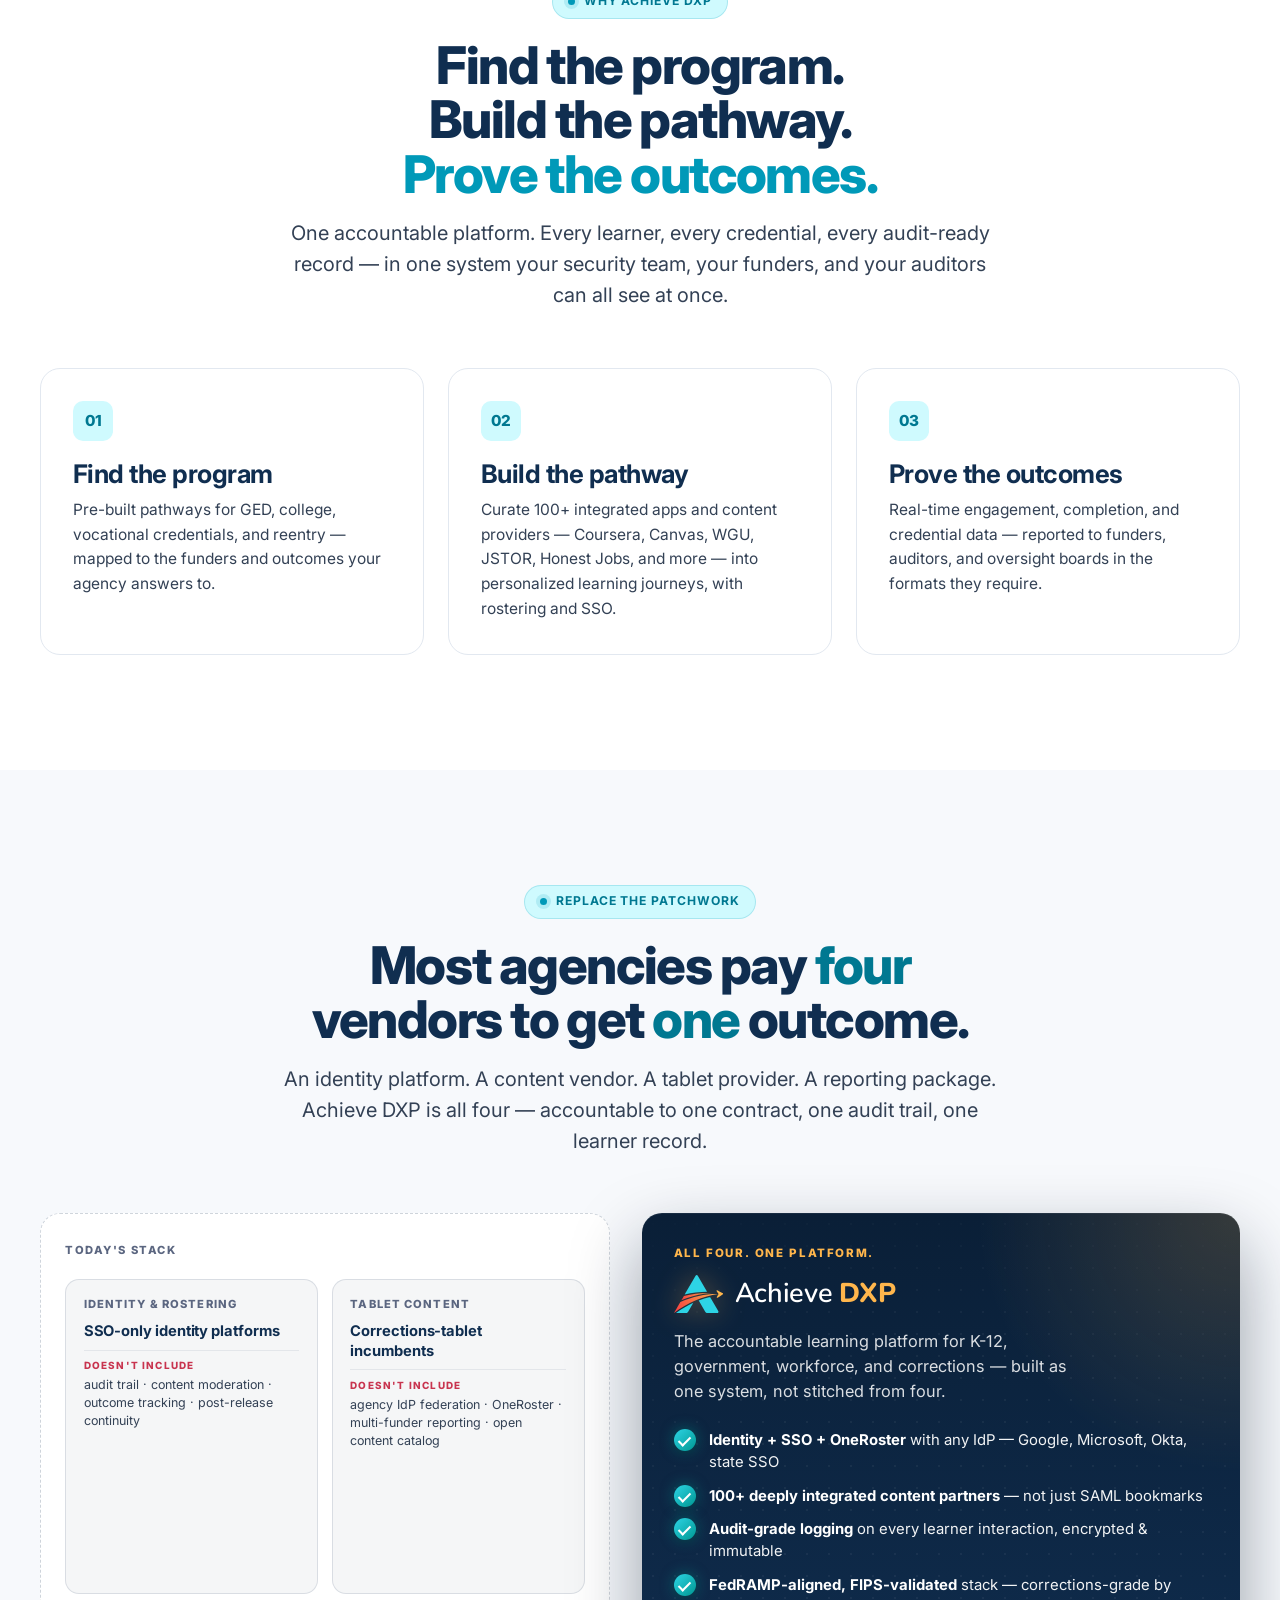
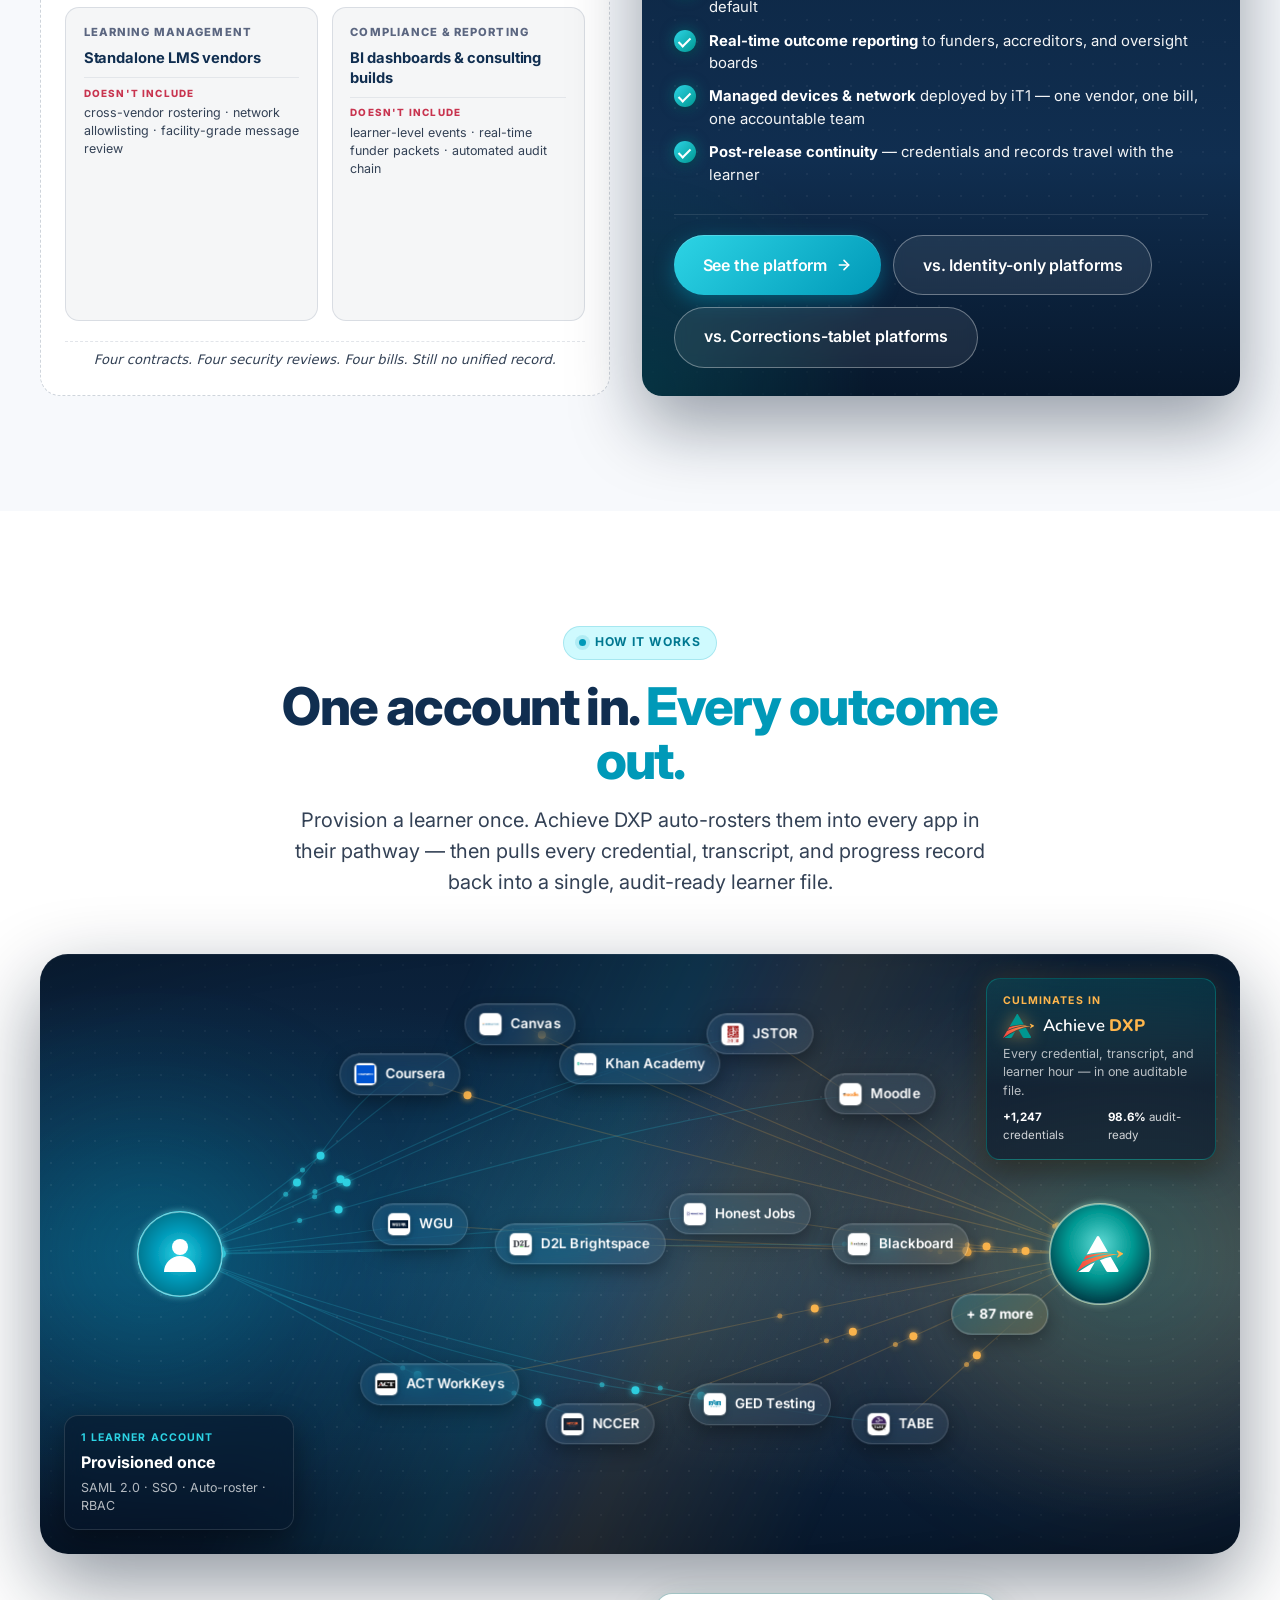
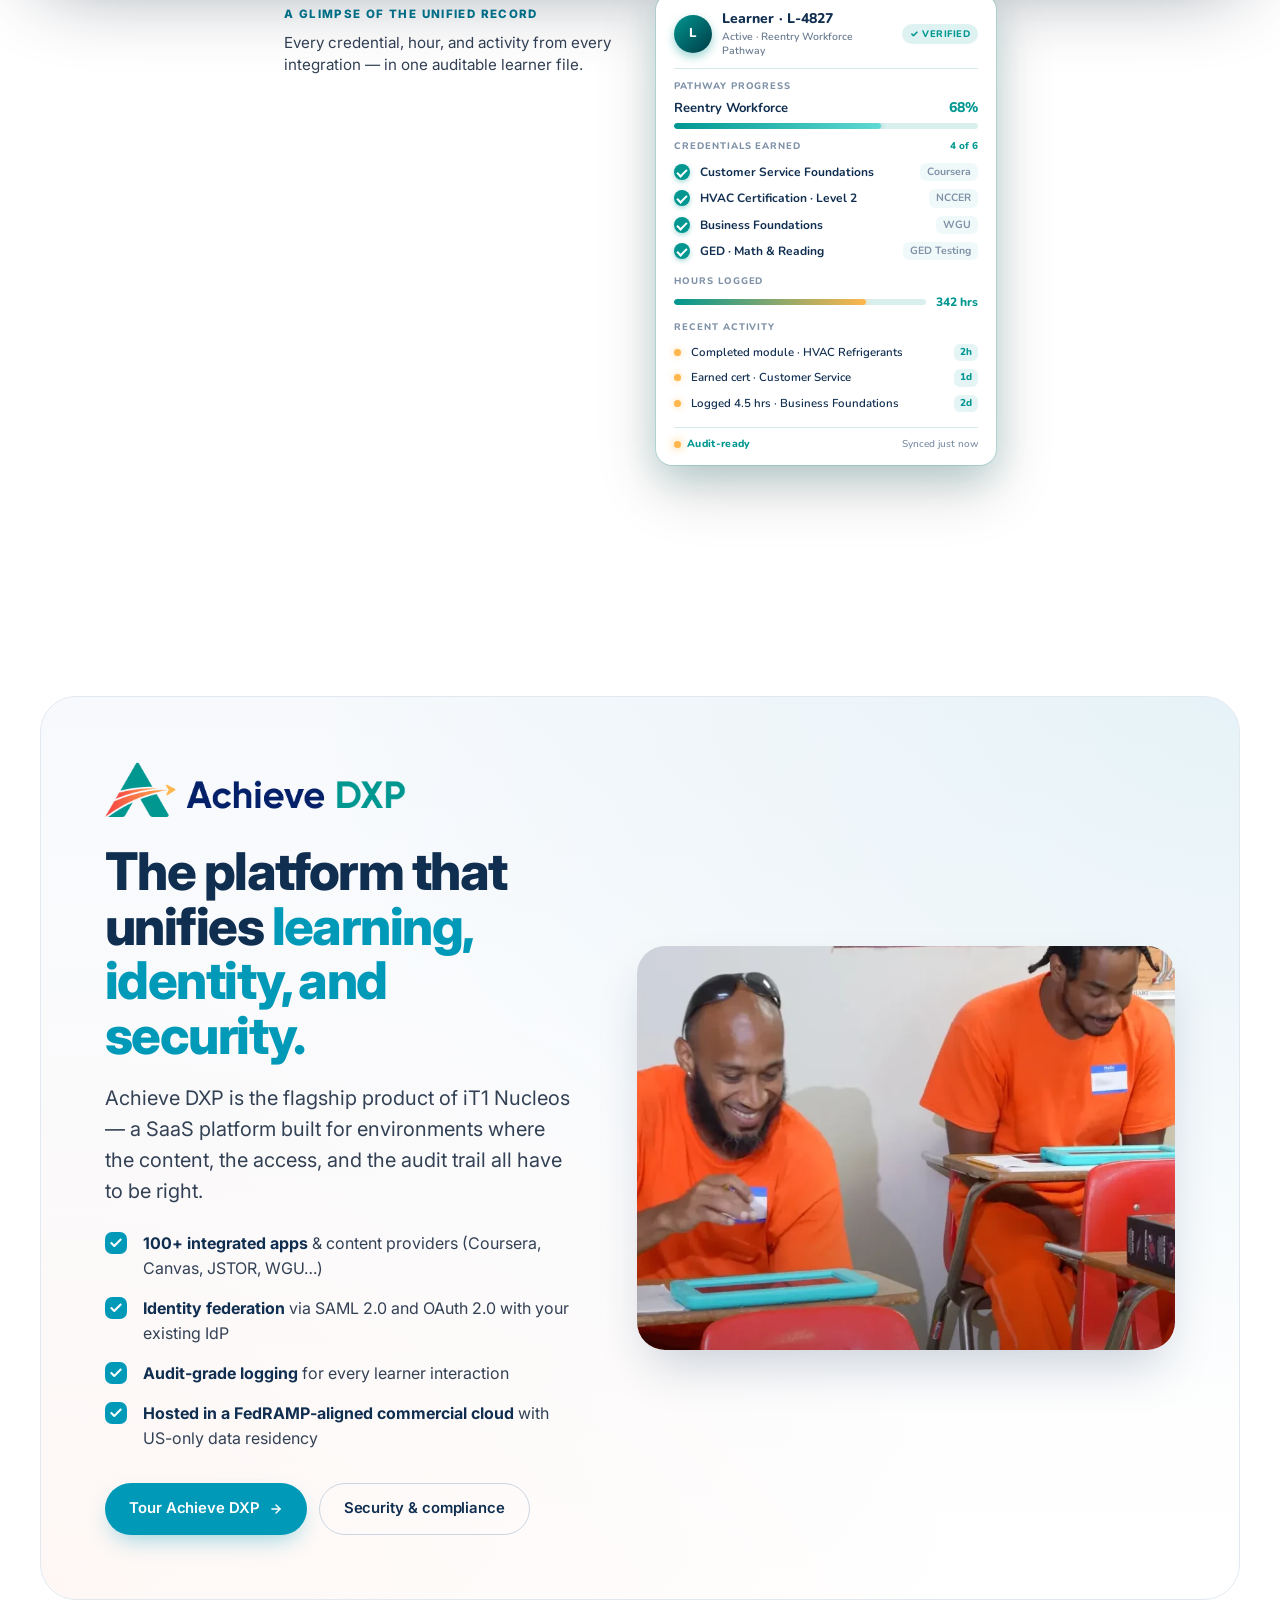
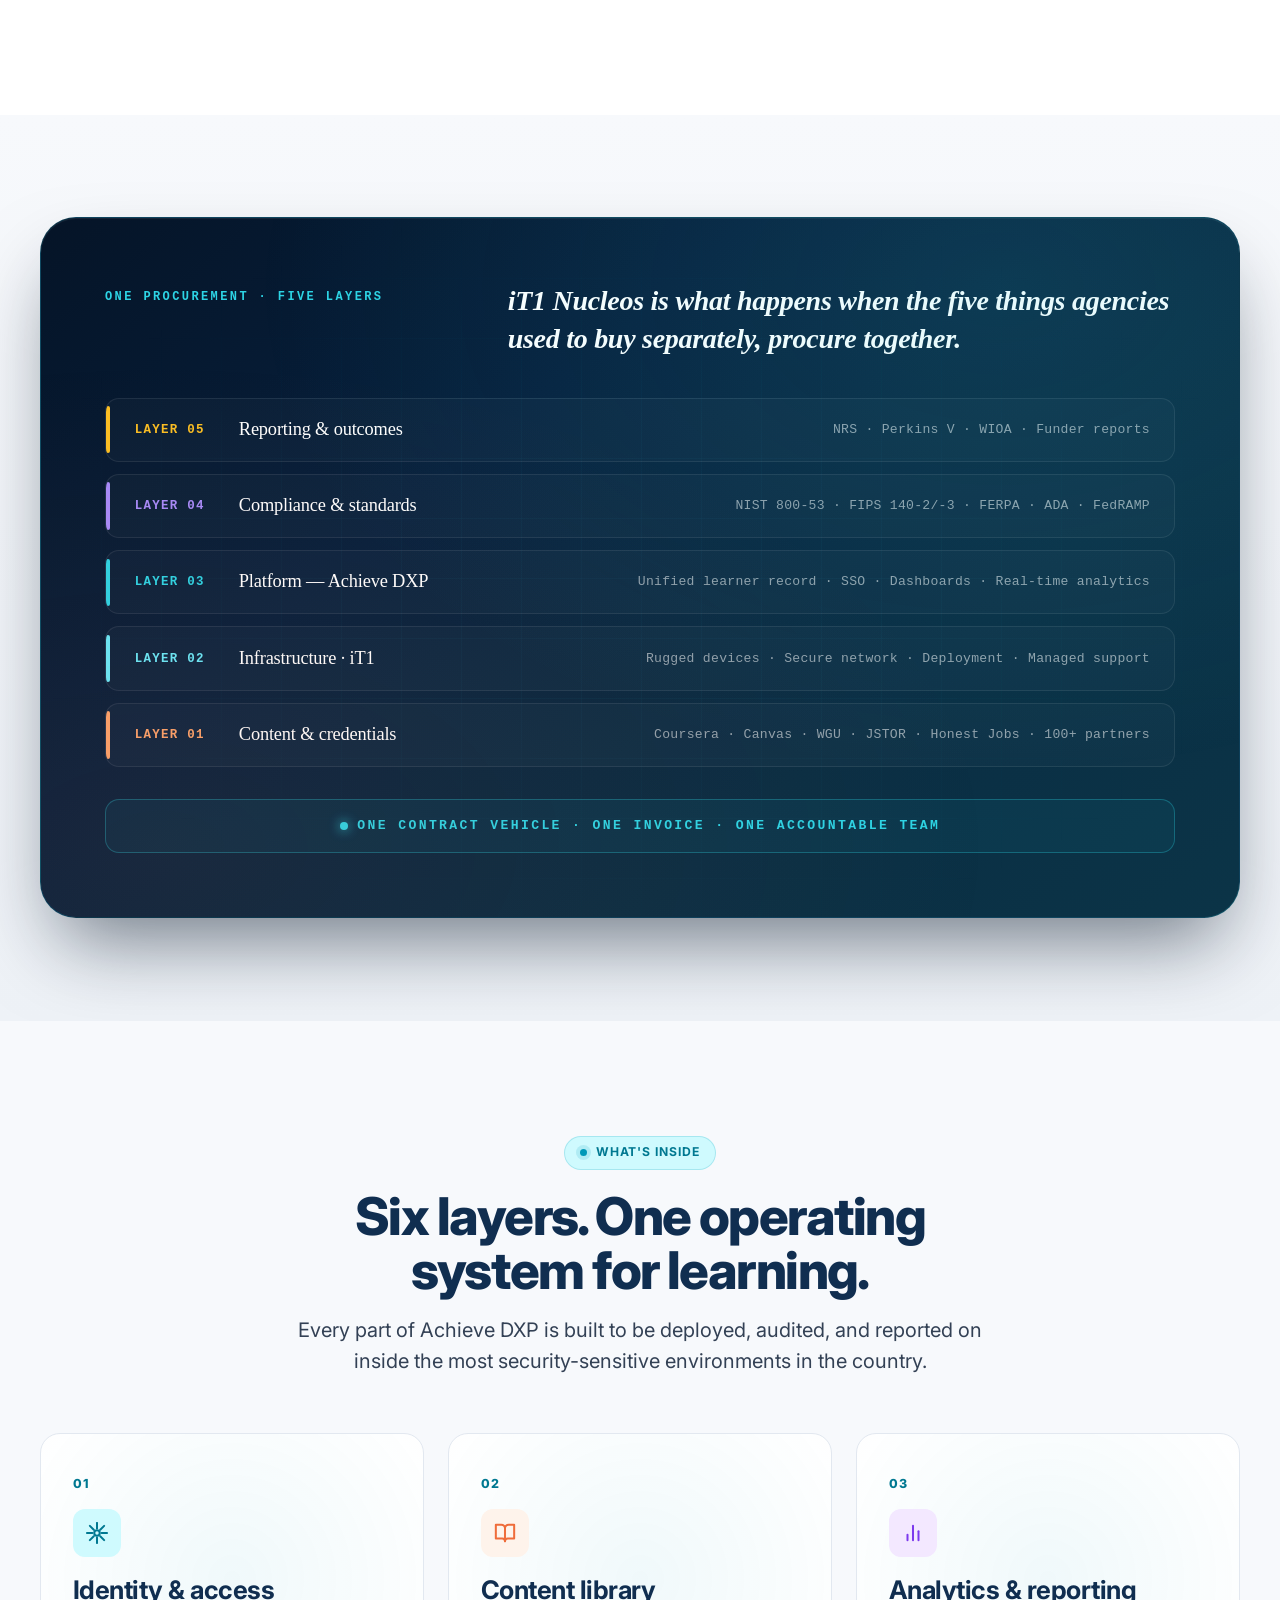
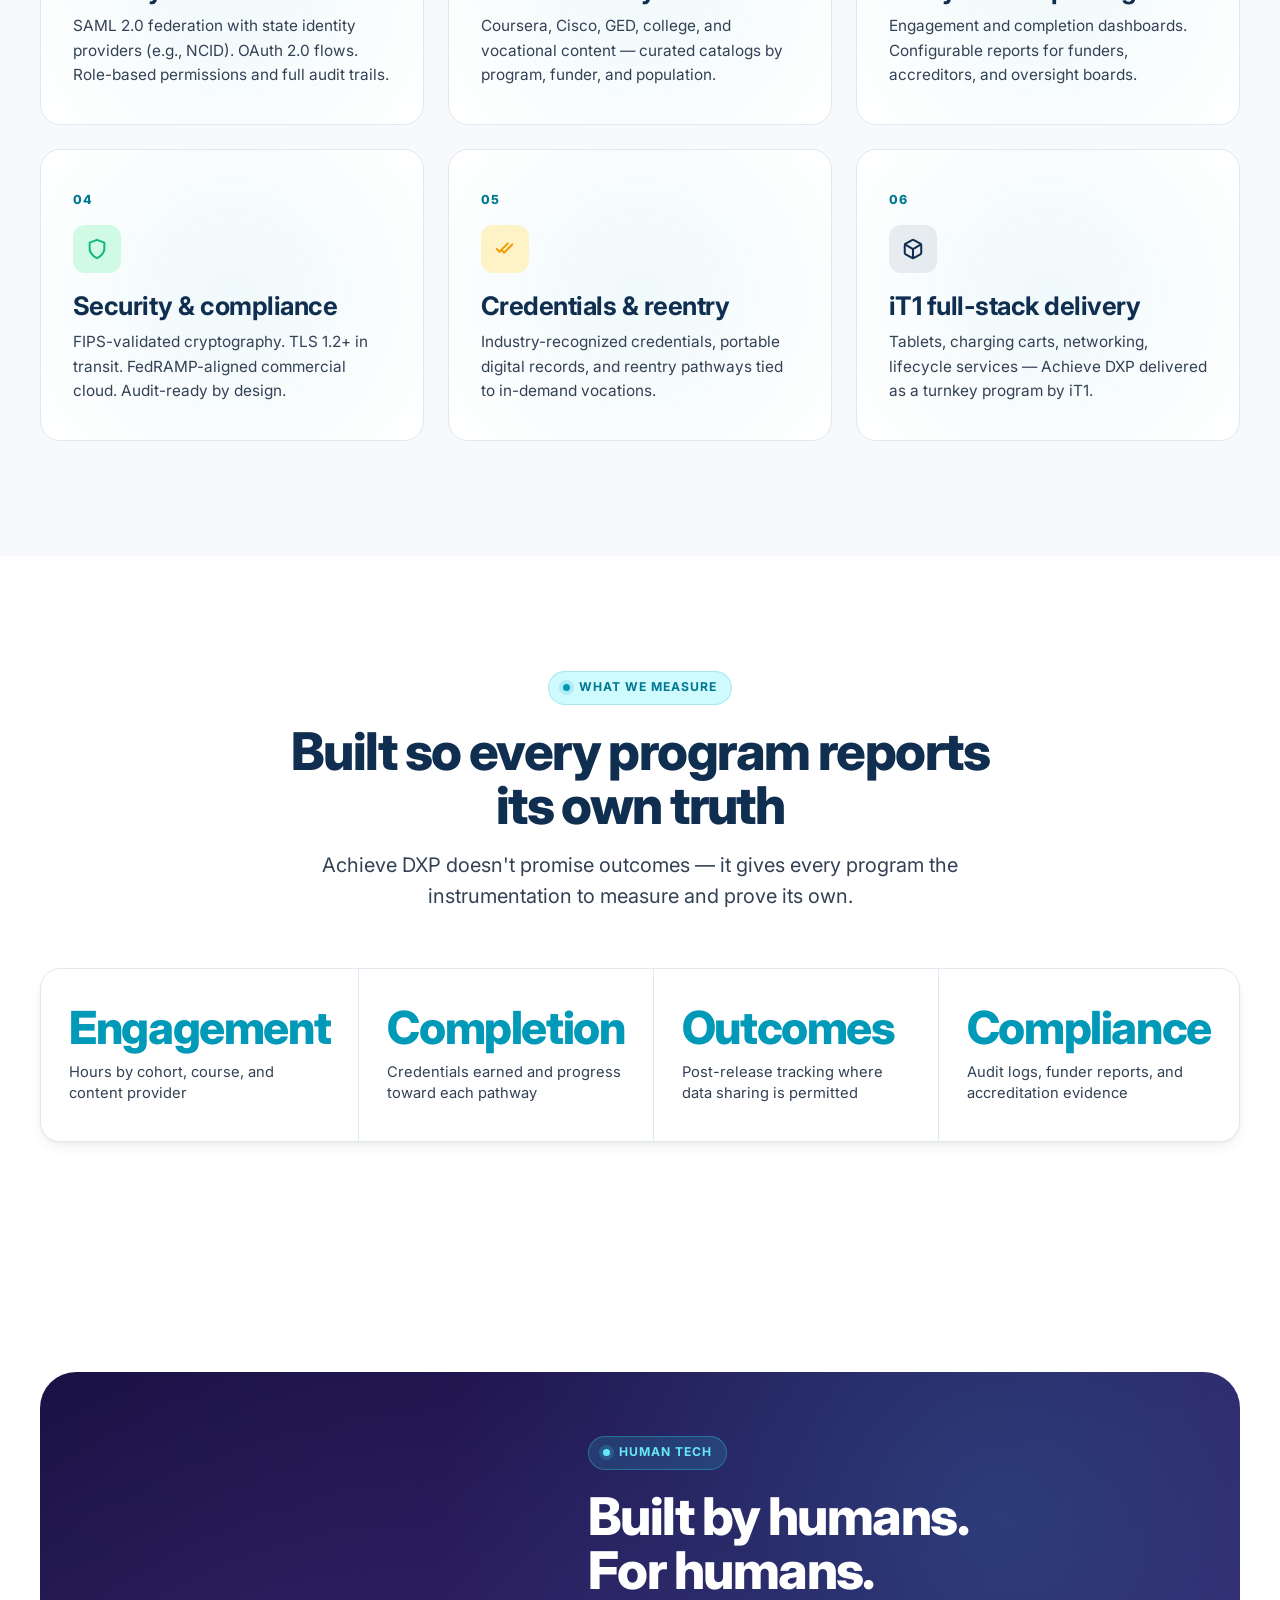
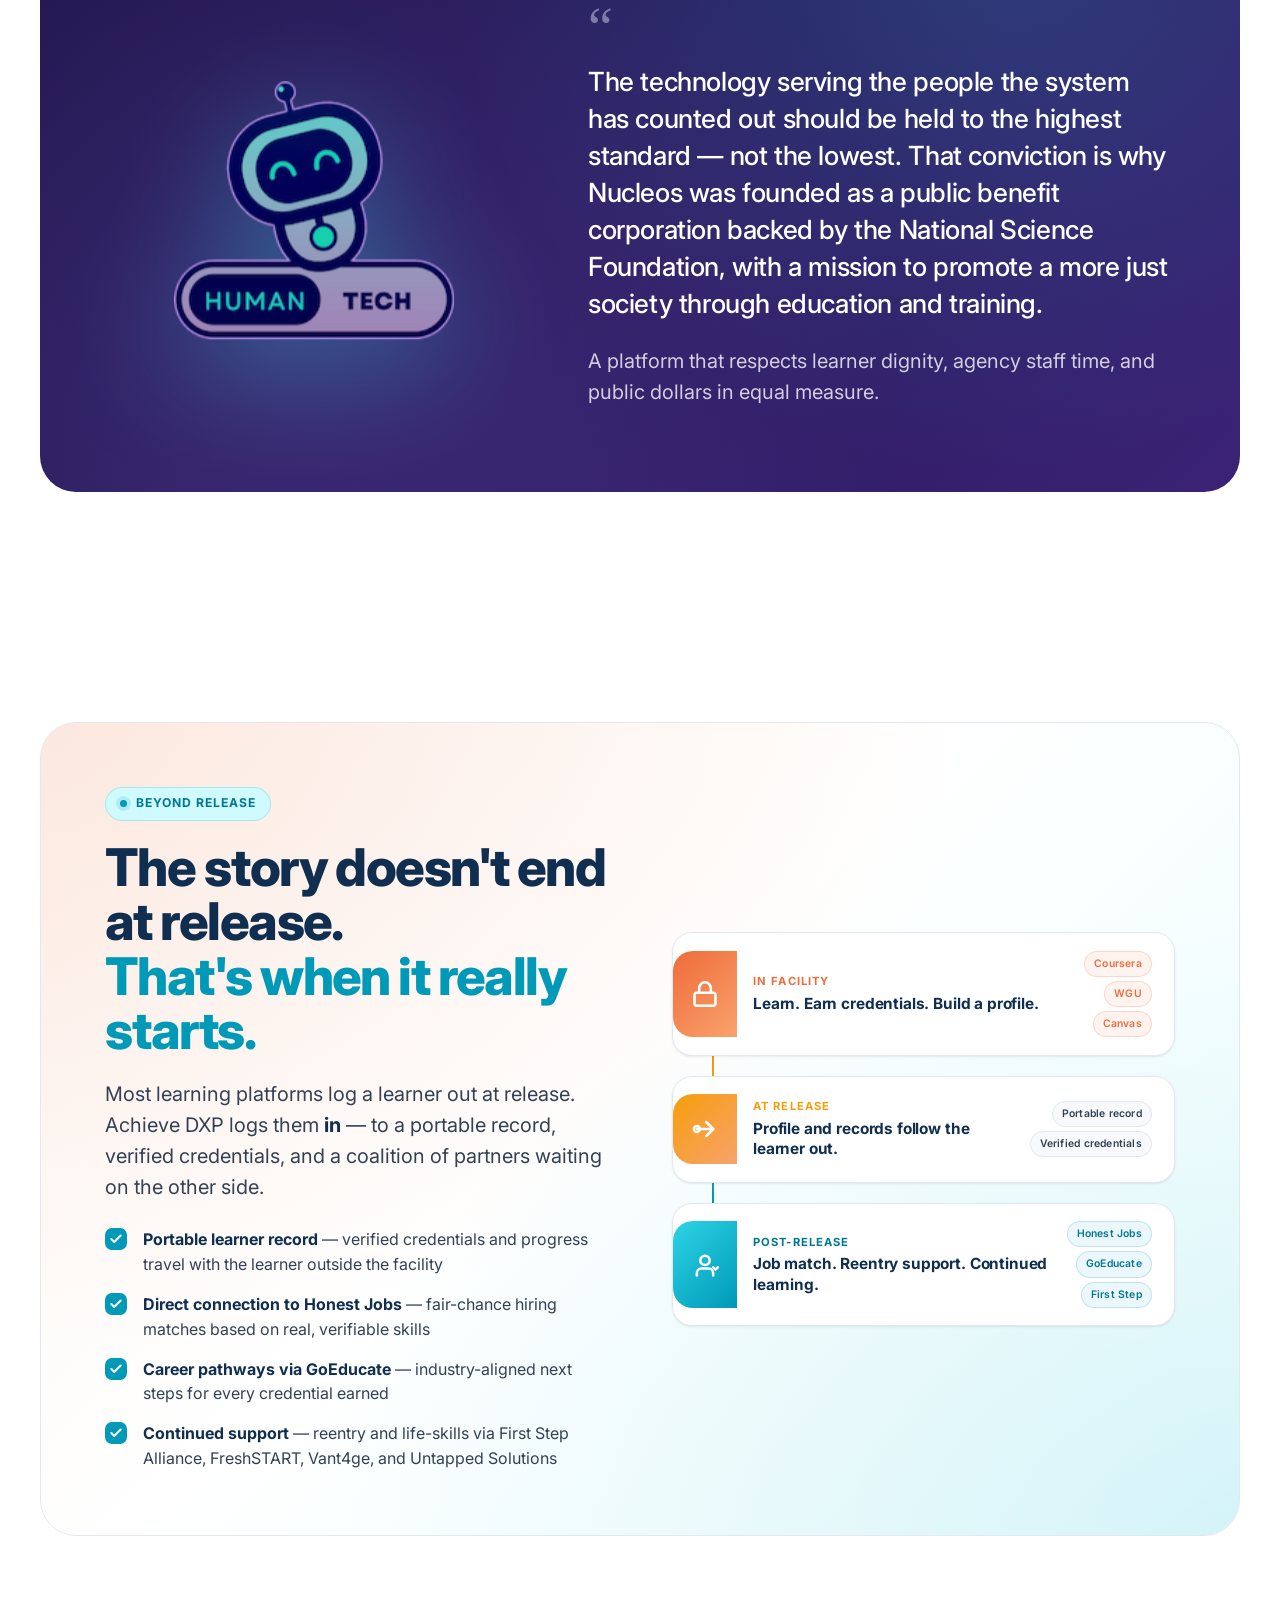
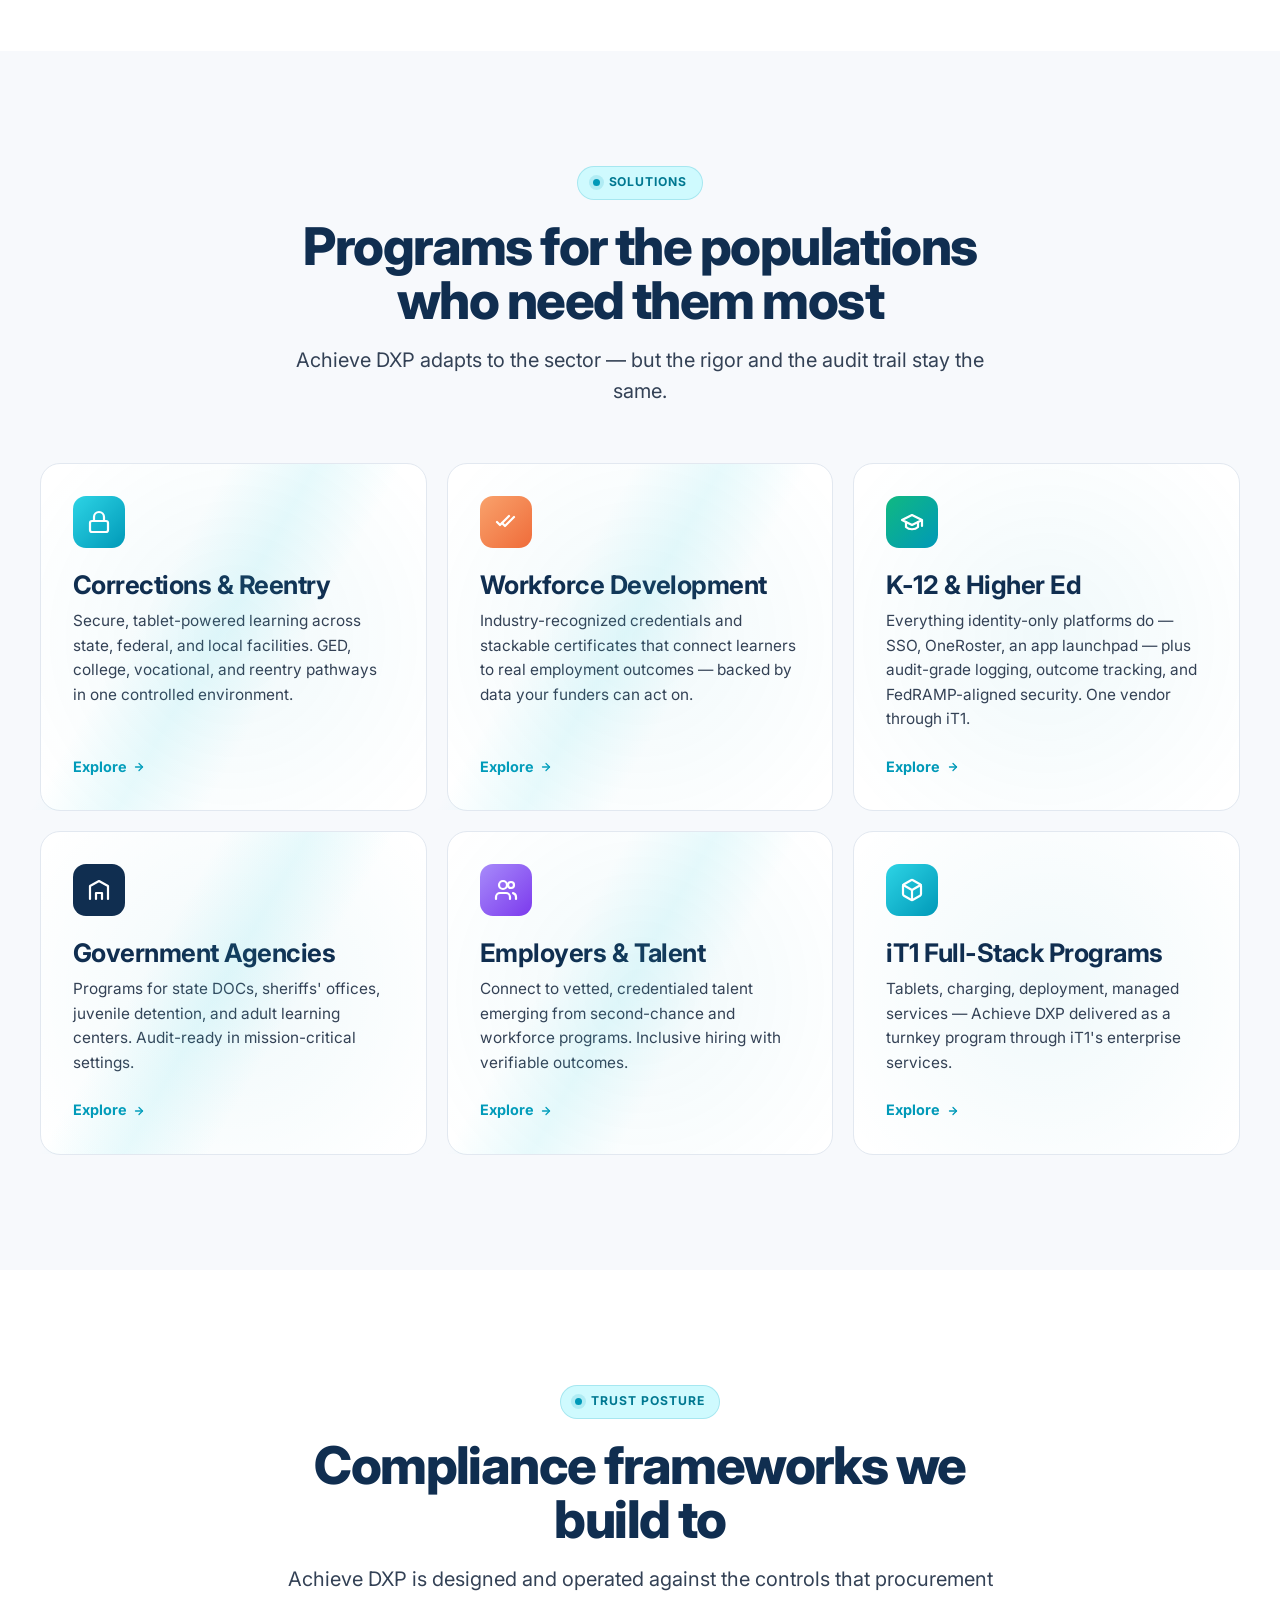
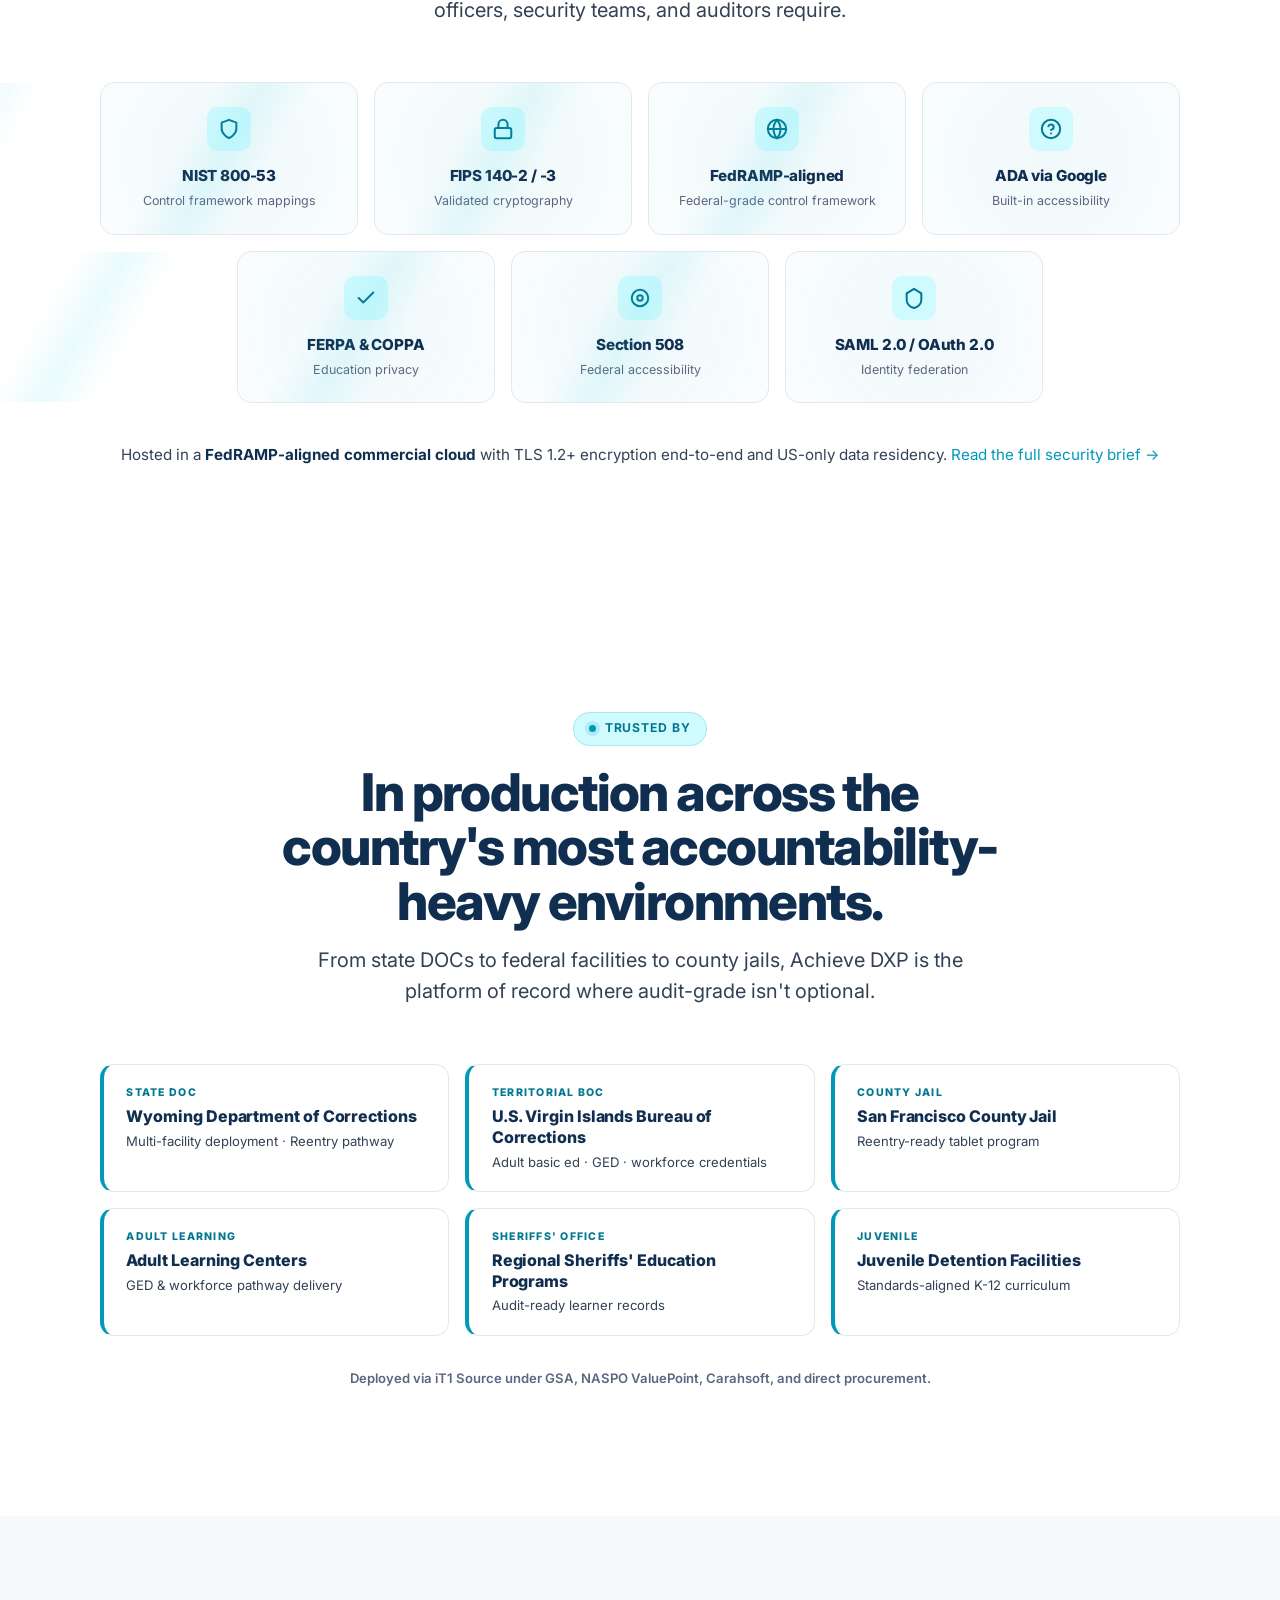
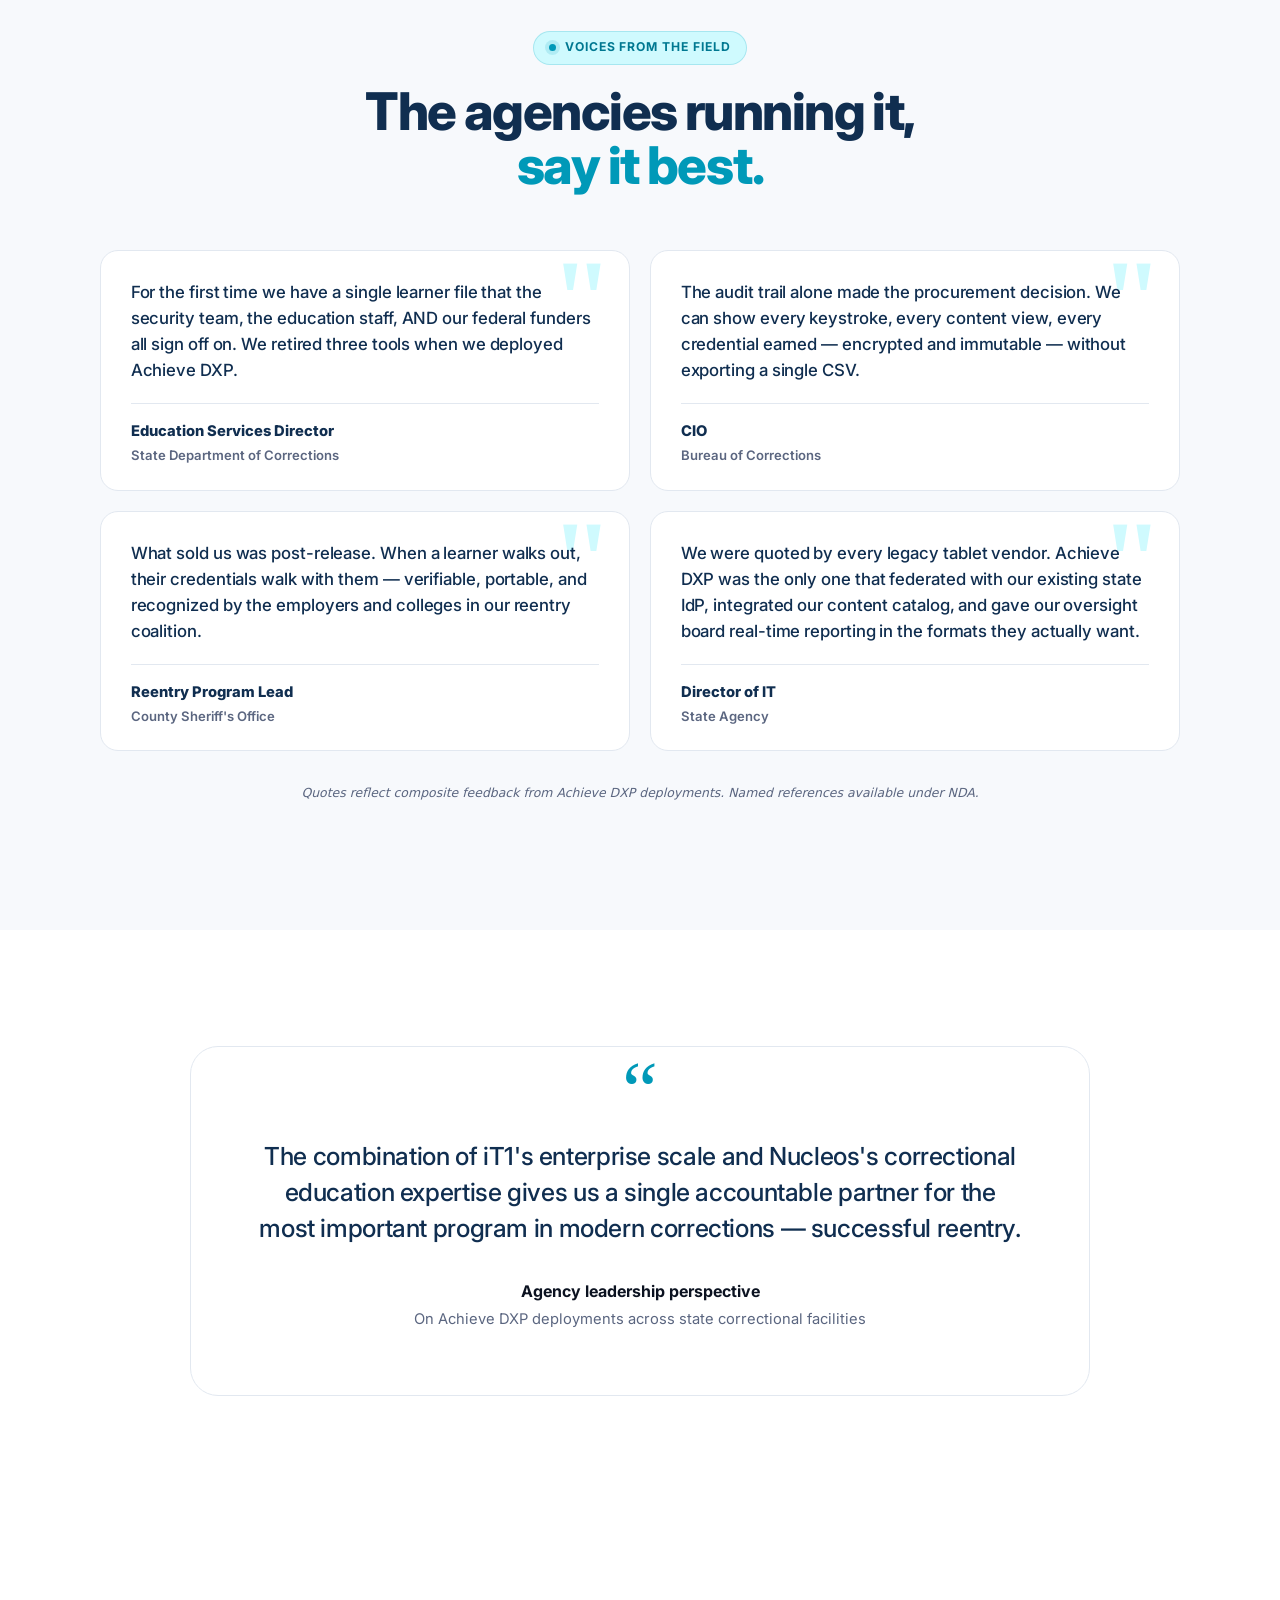
==== commit 5f32c14e: "Add cross-product nav to Workforce/Grant Navigator + fix brand logo - Header: Workforce (teal) and G" ====
--- a/index.html
+++ b/index.html
@@ -27,8 +27,12 @@
       <li><a href="solutions.html">Solutions</a></li>
       <li><a href="security.html">Security</a></li>
       <li><a href="about.html">About</a></li>
+      <li class="nav-sep" aria-hidden="true"></li>
+      <li><a class="nav-app nav-app--workforce" href="http://localhost:3100">Workforce</a></li>
+      <li><a class="nav-app nav-app--grants" href="http://localhost:8091">Grants</a></li>
     </ul>
     <div class="nav-cta">
+      <a class="btn btn-ghost btn-sm" href="http://localhost:5173/login">Sign in</a>
       <a class="btn btn-ghost btn-sm" href="contact.html">Talk to us</a>
       <a class="btn btn-primary btn-sm" href="contact.html#demo">Request demo
         <svg class="arrow" width="14" height="14" viewBox="0 0 24 24" fill="none" stroke="currentColor" stroke-width="2.4" stroke-linecap="round" stroke-linejoin="round"><line x1="5" y1="12" x2="19" y2="12"/><polyline points="12 5 19 12 12 19"/></svg>
@@ -48,7 +52,10 @@
   <a href="solutions.html">Solutions</a>
   <a href="security.html">Security</a>
   <a href="about.html">About</a>
+  <a class="mobile-app mobile-app--workforce" href="http://localhost:3100">Workforce</a>
+  <a class="mobile-app mobile-app--grants" href="http://localhost:8091">Grants</a>
   <a href="contact.html">Contact</a>
+  <a href="http://localhost:5173/login">Sign in</a>
   <a class="btn btn-primary" href="contact.html#demo">Request demo</a>
 </aside>
 
@@ -65,6 +72,20 @@
           <svg class="arrow" width="16" height="16" viewBox="0 0 24 24" fill="none" stroke="currentColor" stroke-width="2.4" stroke-linecap="round" stroke-linejoin="round"><line x1="5" y1="12" x2="19" y2="12"/><polyline points="12 5 19 12 12 19"/></svg>
         </a>
         <a class="btn btn-ghost btn-lg" href="platform.html">Tour the platform</a>
+      </div>
+
+      <div class="hero-products">
+        <span class="hero-products-label">Explore the suite</span>
+        <div class="hero-products-row">
+          <a class="btn-product" href="http://localhost:3100">
+            <span class="btn-product-name">Workforce Navigator</span>
+            <span class="btn-product-sub">Jobs &amp; reentry pathways</span>
+          </a>
+          <a class="btn-product" href="http://localhost:8091">
+            <span class="btn-product-name">Grant Navigator</span>
+            <span class="btn-product-sub">Funding &amp; compliance</span>
+          </a>
+        </div>
       </div>
 
       <div class="hero-trust">
--- a/assets/css/styles.css
+++ b/assets/css/styles.css
@@ -146,6 +146,7 @@
   gap: 0.7rem;
   text-decoration: none;
   color: var(--navy);
+  flex-shrink: 0;
 }
 
 .brand-tag {
@@ -163,7 +164,7 @@
   flex-shrink: 0;
 }
 
-.brand-logo { height: 32px; width: auto; display: block; }
+.brand-logo { height: 32px; width: auto; display: block; flex-shrink: 0; object-fit: contain; }
 
 .nav-links {
   display: flex;
@@ -191,6 +192,47 @@
   border-radius: 2px;
   background: var(--teal);
 }
+
+.nav-sep {
+  width: 1px;
+  height: 22px;
+  background: var(--line-strong);
+  padding: 0;
+}
+
+.nav-links a.nav-app {
+  display: inline-flex;
+  align-items: center;
+  gap: 0.45rem;
+  padding: 0.4rem 0.8rem;
+  border-radius: 8px;
+  font-size: 0.85rem;
+  font-weight: 700;
+  color: #fff;
+  background: var(--app-color);
+  box-shadow: 0 1px 2px rgba(15, 23, 42, 0.14);
+  transition: filter 160ms, box-shadow 160ms, transform 160ms;
+}
+.nav-links a.nav-app::before {
+  content: "";
+  width: 7px;
+  height: 7px;
+  border-radius: 50%;
+  background: rgba(255, 255, 255, 0.9);
+}
+.nav-links a.nav-app::after {
+  content: "↗";
+  font-size: 0.82em;
+  font-weight: 700;
+  opacity: 0.85;
+}
+.nav-links a.nav-app:hover {
+  filter: brightness(1.08);
+  box-shadow: 0 4px 12px var(--app-shadow);
+  transform: translateY(-1px);
+}
+.nav-app--workforce { --app-color: var(--teal); --app-shadow: rgba(0, 153, 184, 0.32); }
+.nav-app--grants { --app-color: var(--dxp-orange); --app-shadow: rgba(239, 108, 58, 0.32); }
 
 .nav-cta { display: flex; gap: 0.75rem; align-items: center; }
 
@@ -424,6 +466,60 @@
   gap: 0.75rem;
   margin-top: 2rem;
   flex-wrap: wrap;
+}
+
+.hero-products { margin-top: 2rem; }
+.hero-products-label {
+  display: block;
+  font-size: 0.72rem;
+  font-weight: 700;
+  letter-spacing: 0.14em;
+  text-transform: uppercase;
+  color: var(--ink-soft);
+  opacity: 0.7;
+  margin-bottom: 0.75rem;
+}
+.hero-products-row {
+  display: flex;
+  gap: 0.85rem;
+  flex-wrap: wrap;
+}
+.btn-product {
+  display: flex;
+  flex-direction: column;
+  gap: 0.15rem;
+  min-width: 200px;
+  padding: 0.85rem 1.1rem;
+  border-radius: 14px;
+  background: #fff;
+  border: 1px solid var(--line-strong);
+  position: relative;
+  transition: border-color 160ms, box-shadow 160ms, transform 160ms;
+}
+.btn-product::after {
+  content: "↗";
+  position: absolute;
+  top: 0.85rem;
+  right: 1rem;
+  font-weight: 700;
+  color: var(--teal);
+  opacity: 0.75;
+  transition: transform 160ms;
+}
+.btn-product:hover {
+  border-color: var(--teal);
+  box-shadow: 0 8px 22px rgba(0, 153, 184, 0.16);
+  transform: translateY(-2px);
+}
+.btn-product:hover::after { transform: translate(2px, -2px); }
+.btn-product-name {
+  font-size: 1rem;
+  font-weight: 700;
+  color: var(--navy);
+}
+.btn-product-sub {
+  font-size: 0.82rem;
+  color: var(--ink-soft);
 }
 
 .hero-trust {
@@ -1188,6 +1284,26 @@
   color: var(--navy);
 }
 .mobile-panel a:hover { color: var(--teal); }
+.mobile-panel a.mobile-app {
+  color: var(--app-color);
+  display: inline-flex;
+  align-items: center;
+  gap: 0.5rem;
+}
+.mobile-panel a.mobile-app::before {
+  content: "";
+  width: 9px;
+  height: 9px;
+  border-radius: 50%;
+  background: var(--app-color);
+}
+.mobile-panel a.mobile-app::after {
+  content: "↗";
+  font-size: 0.85em;
+  opacity: 0.8;
+}
+.mobile-app--workforce { --app-color: var(--teal); }
+.mobile-app--grants { --app-color: var(--dxp-orange); }
 .mobile-panel .btn { margin-top: 1.5rem; align-self: flex-start; }
 .mobile-panel .close {
   position: absolute;
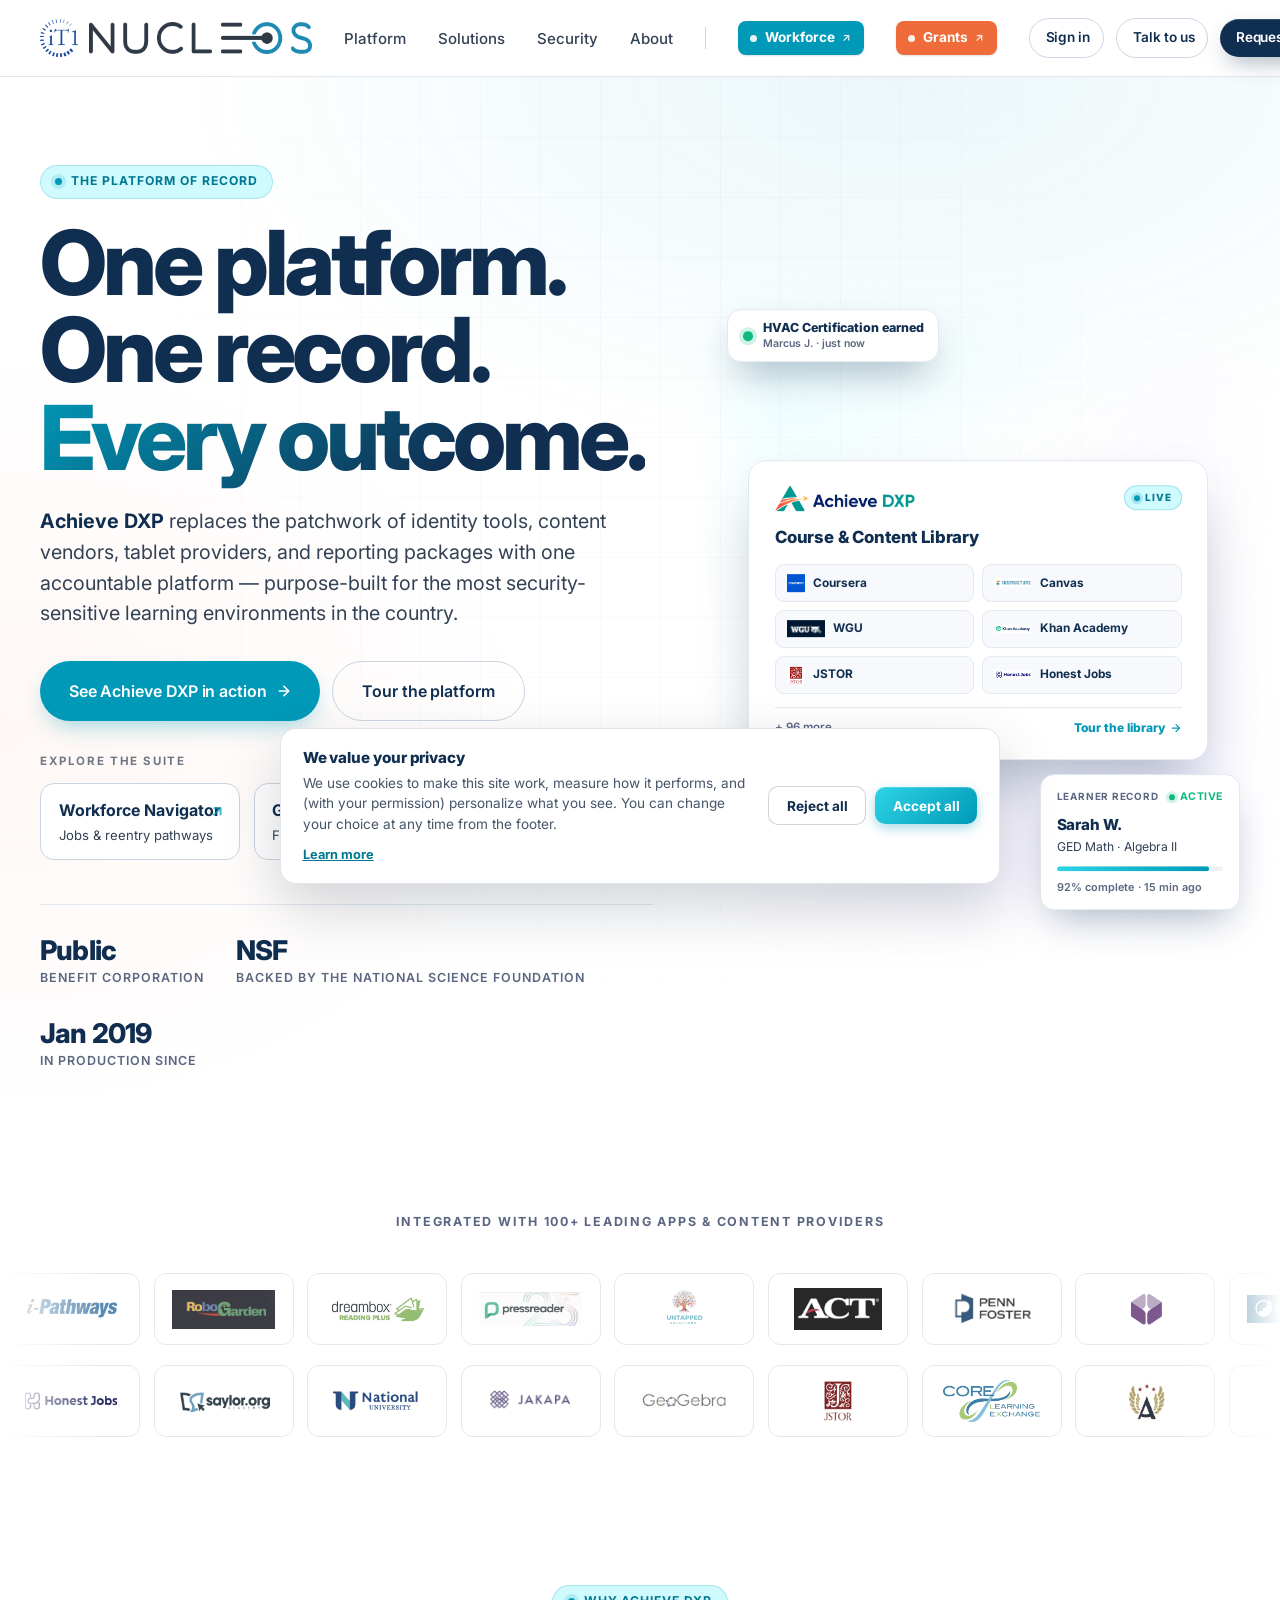
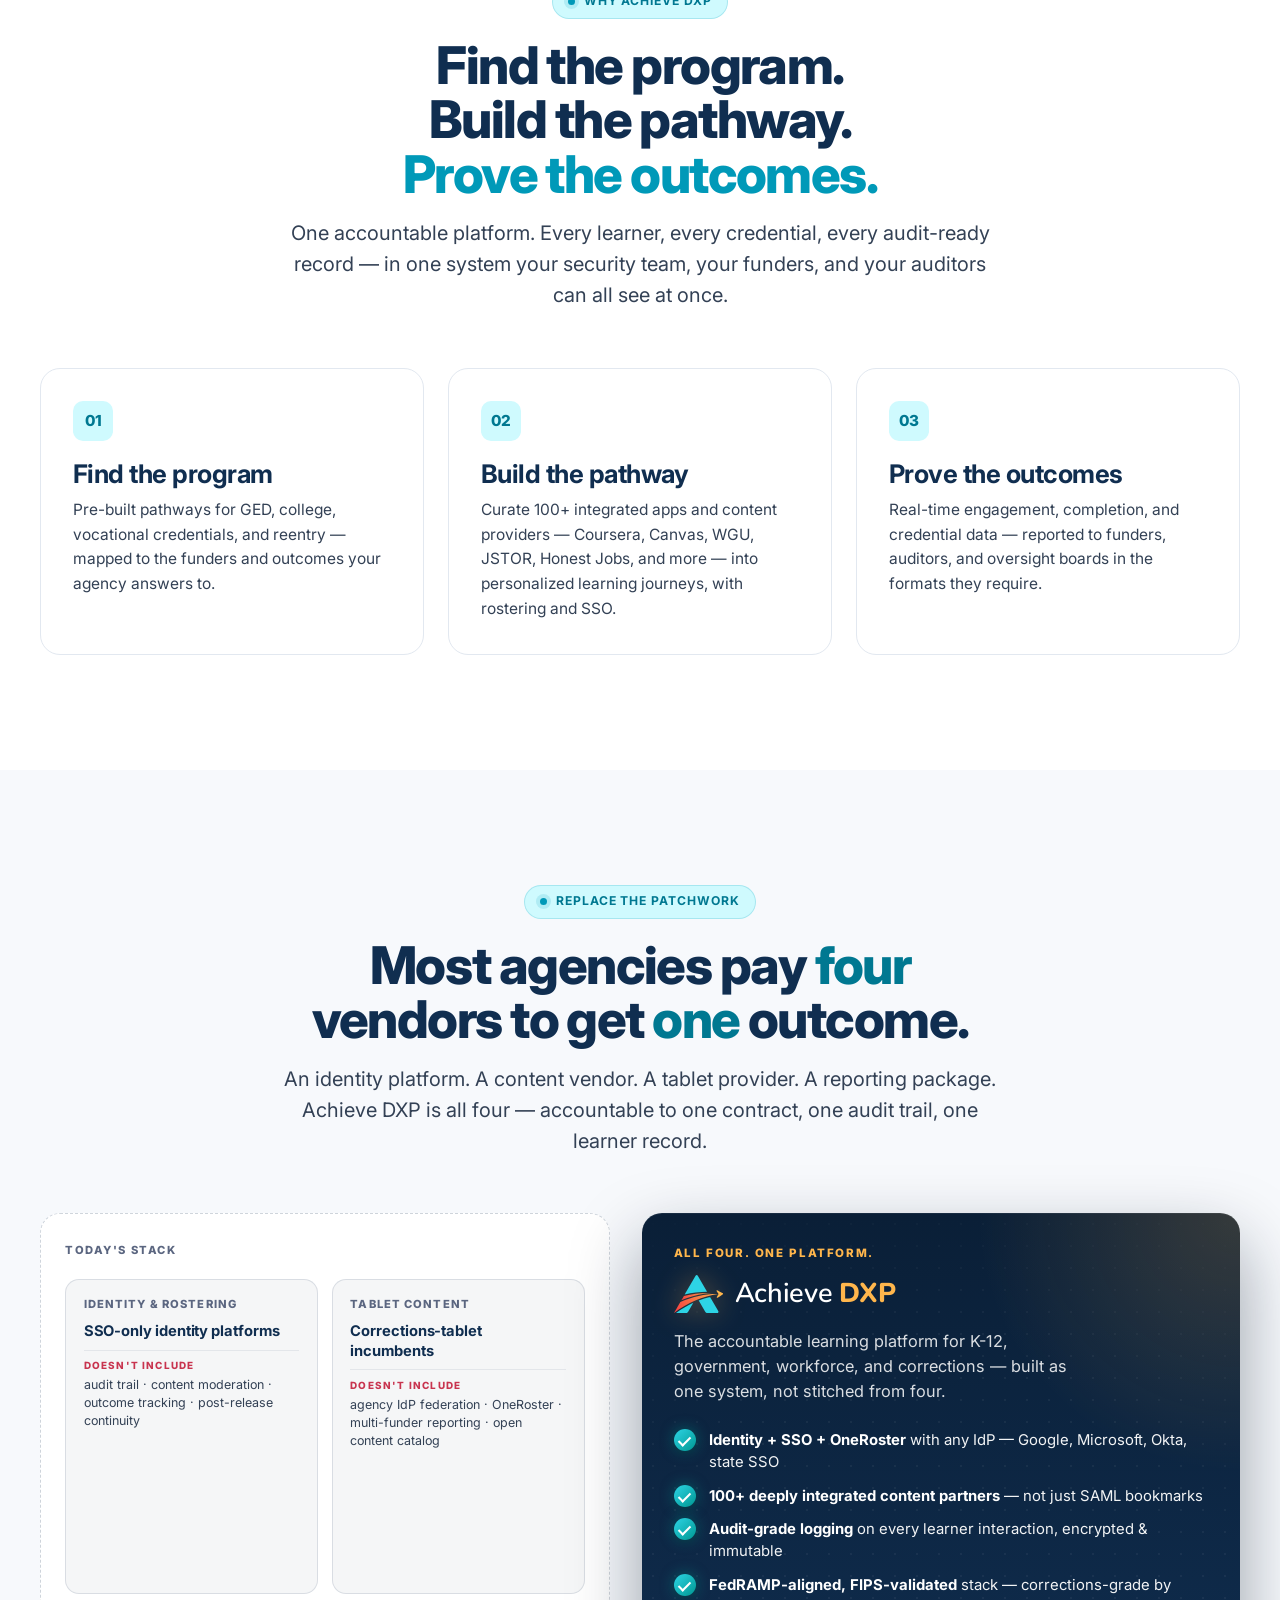
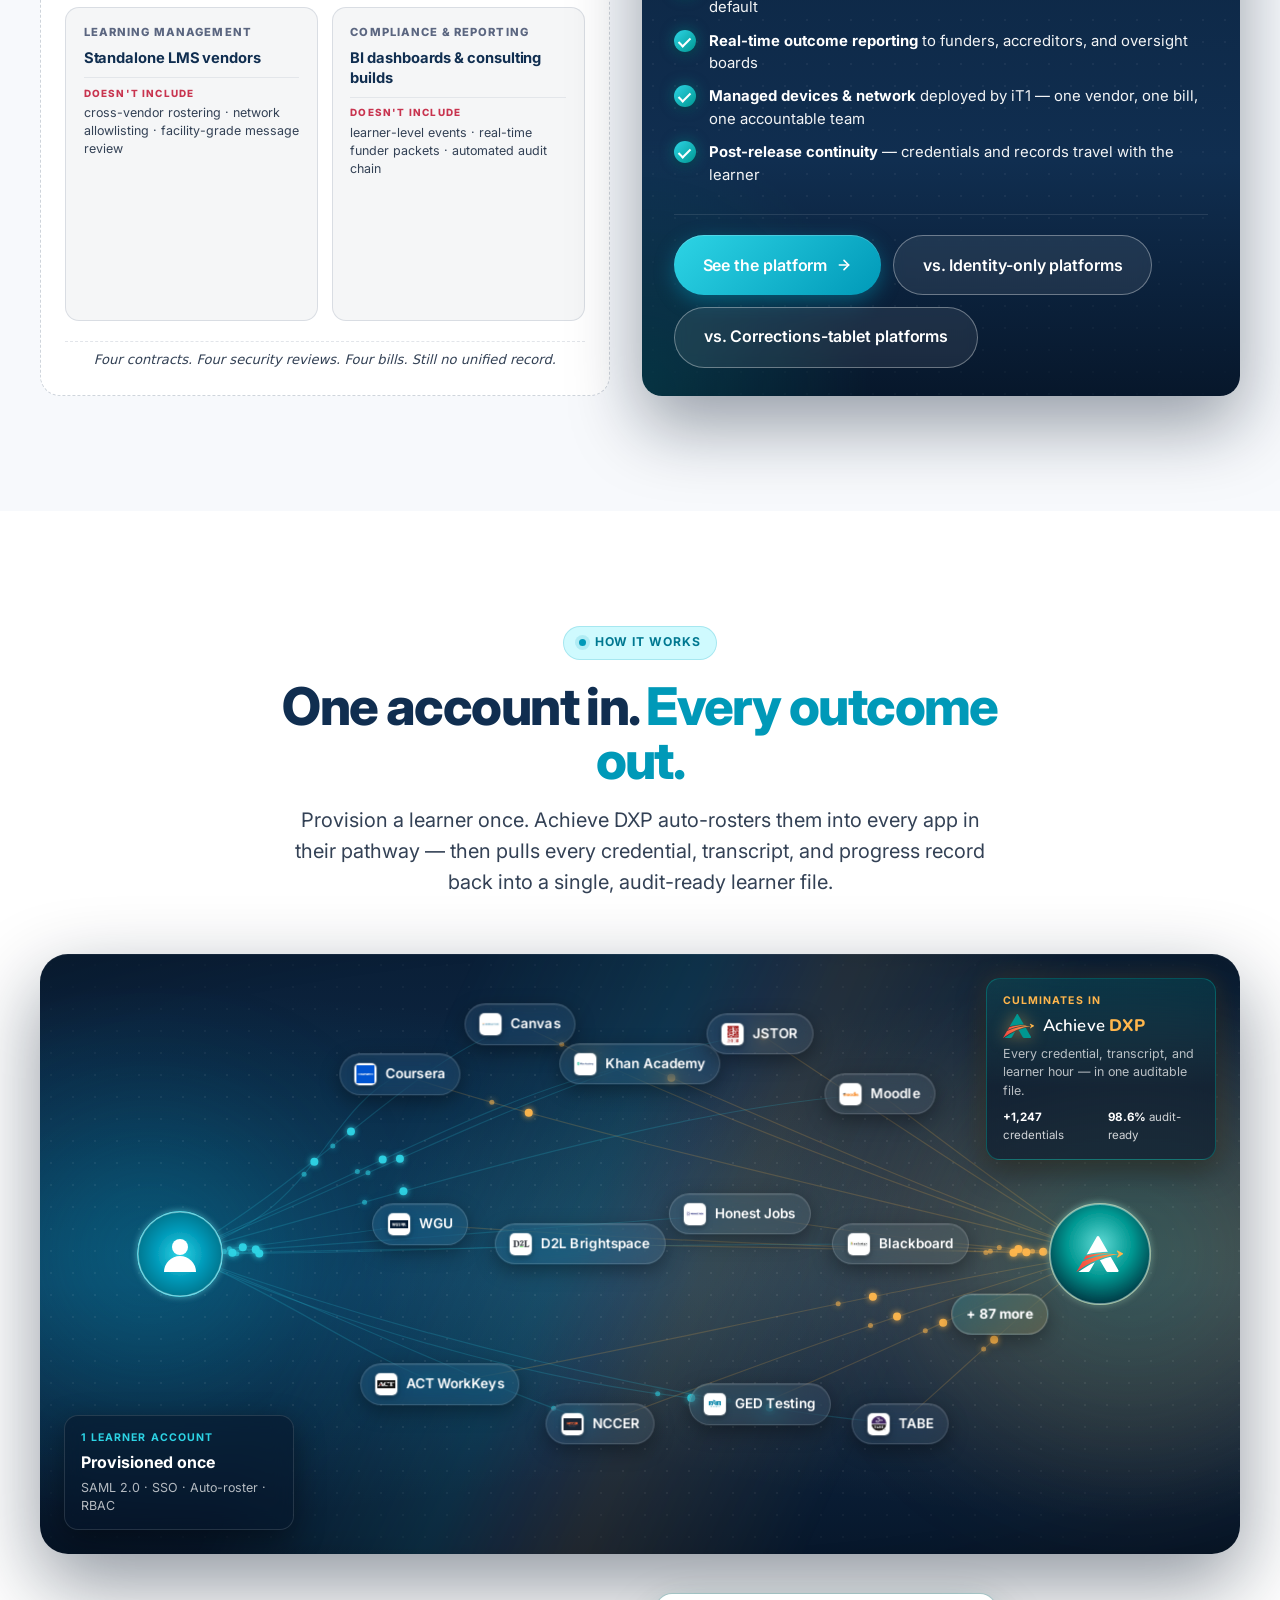
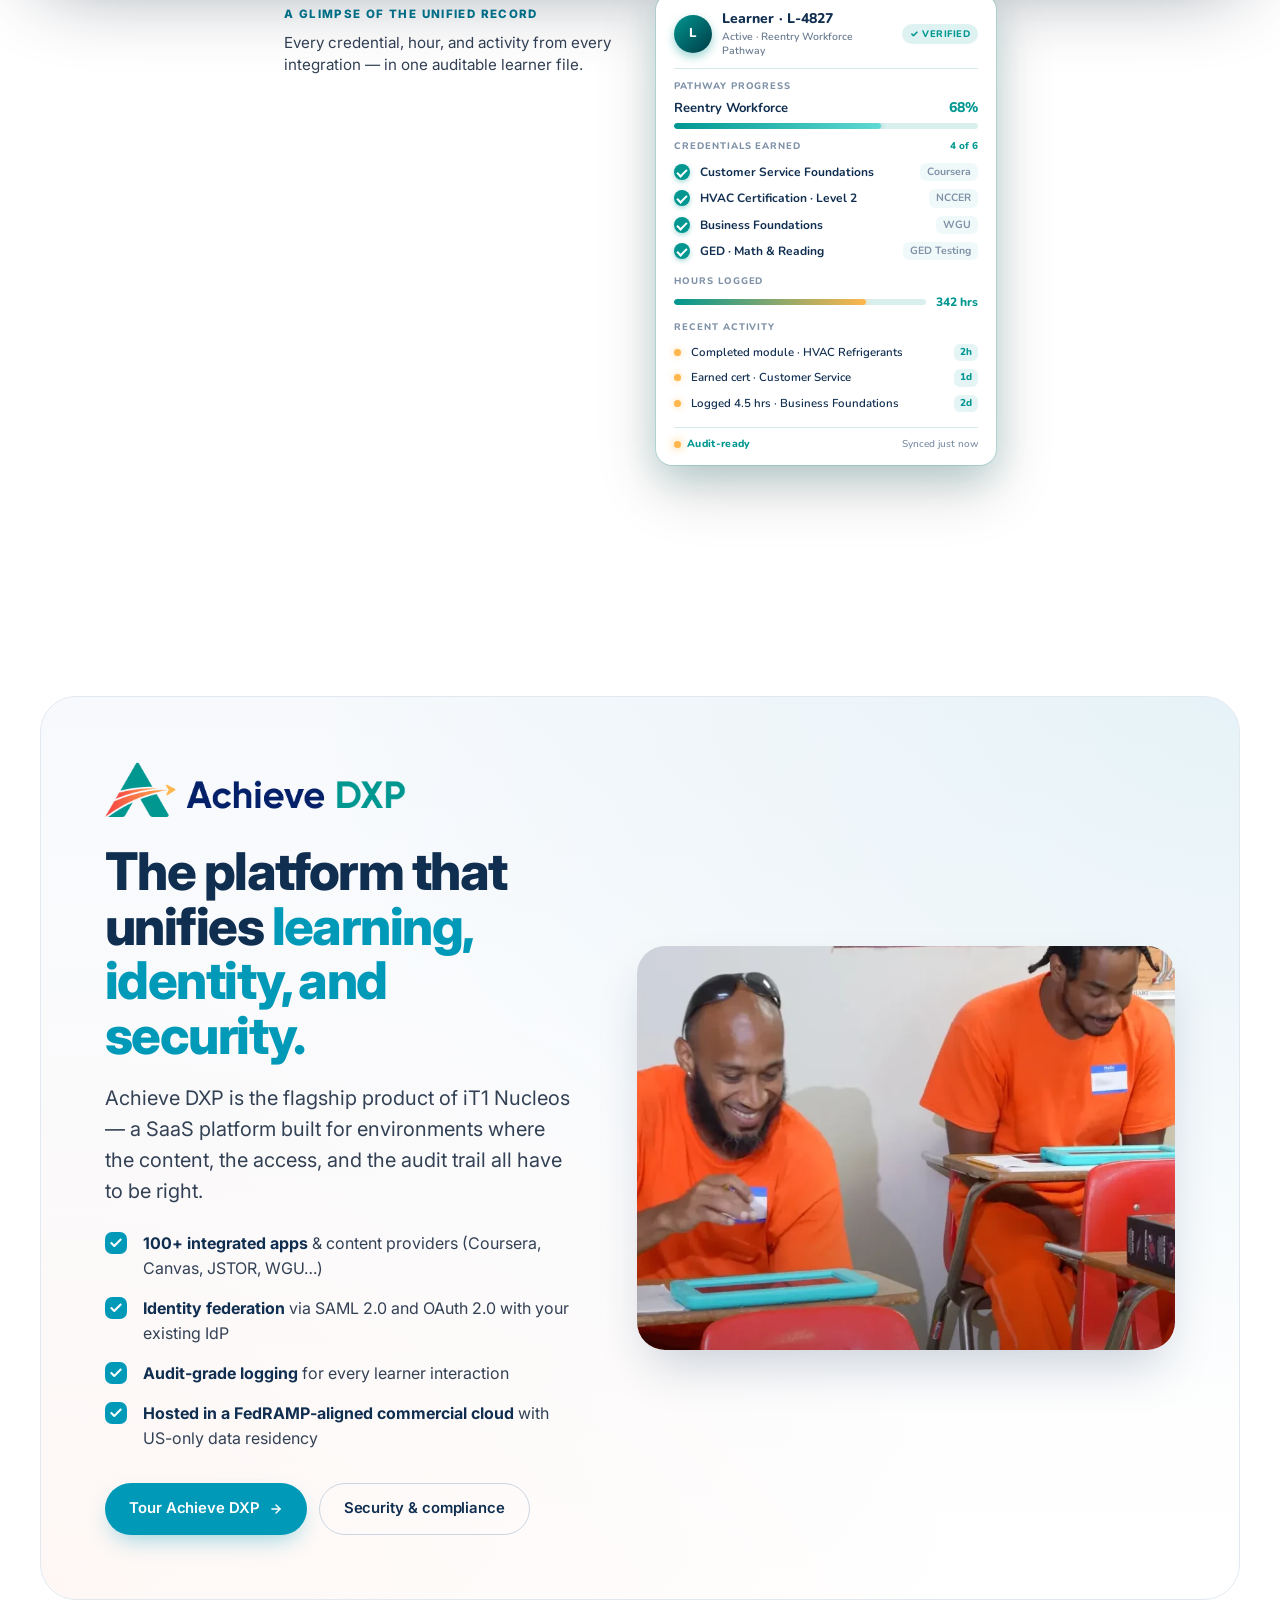
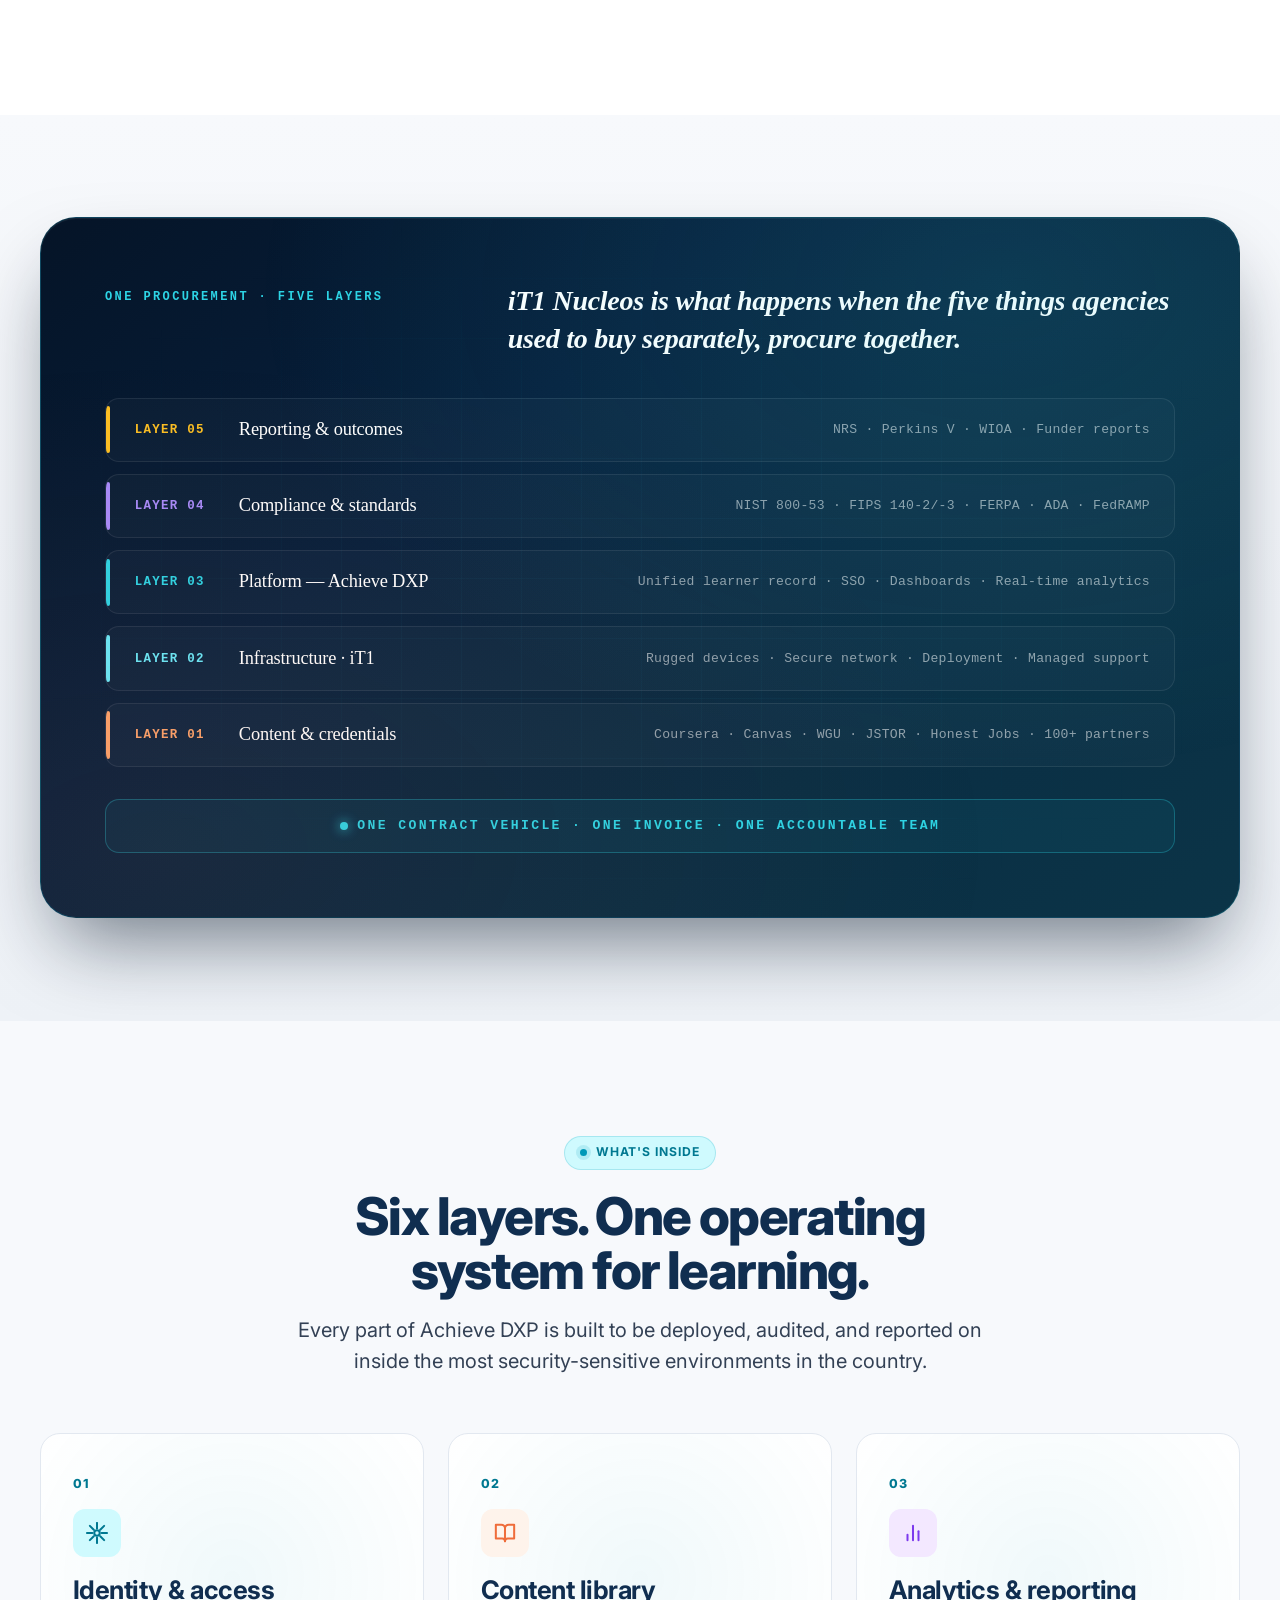
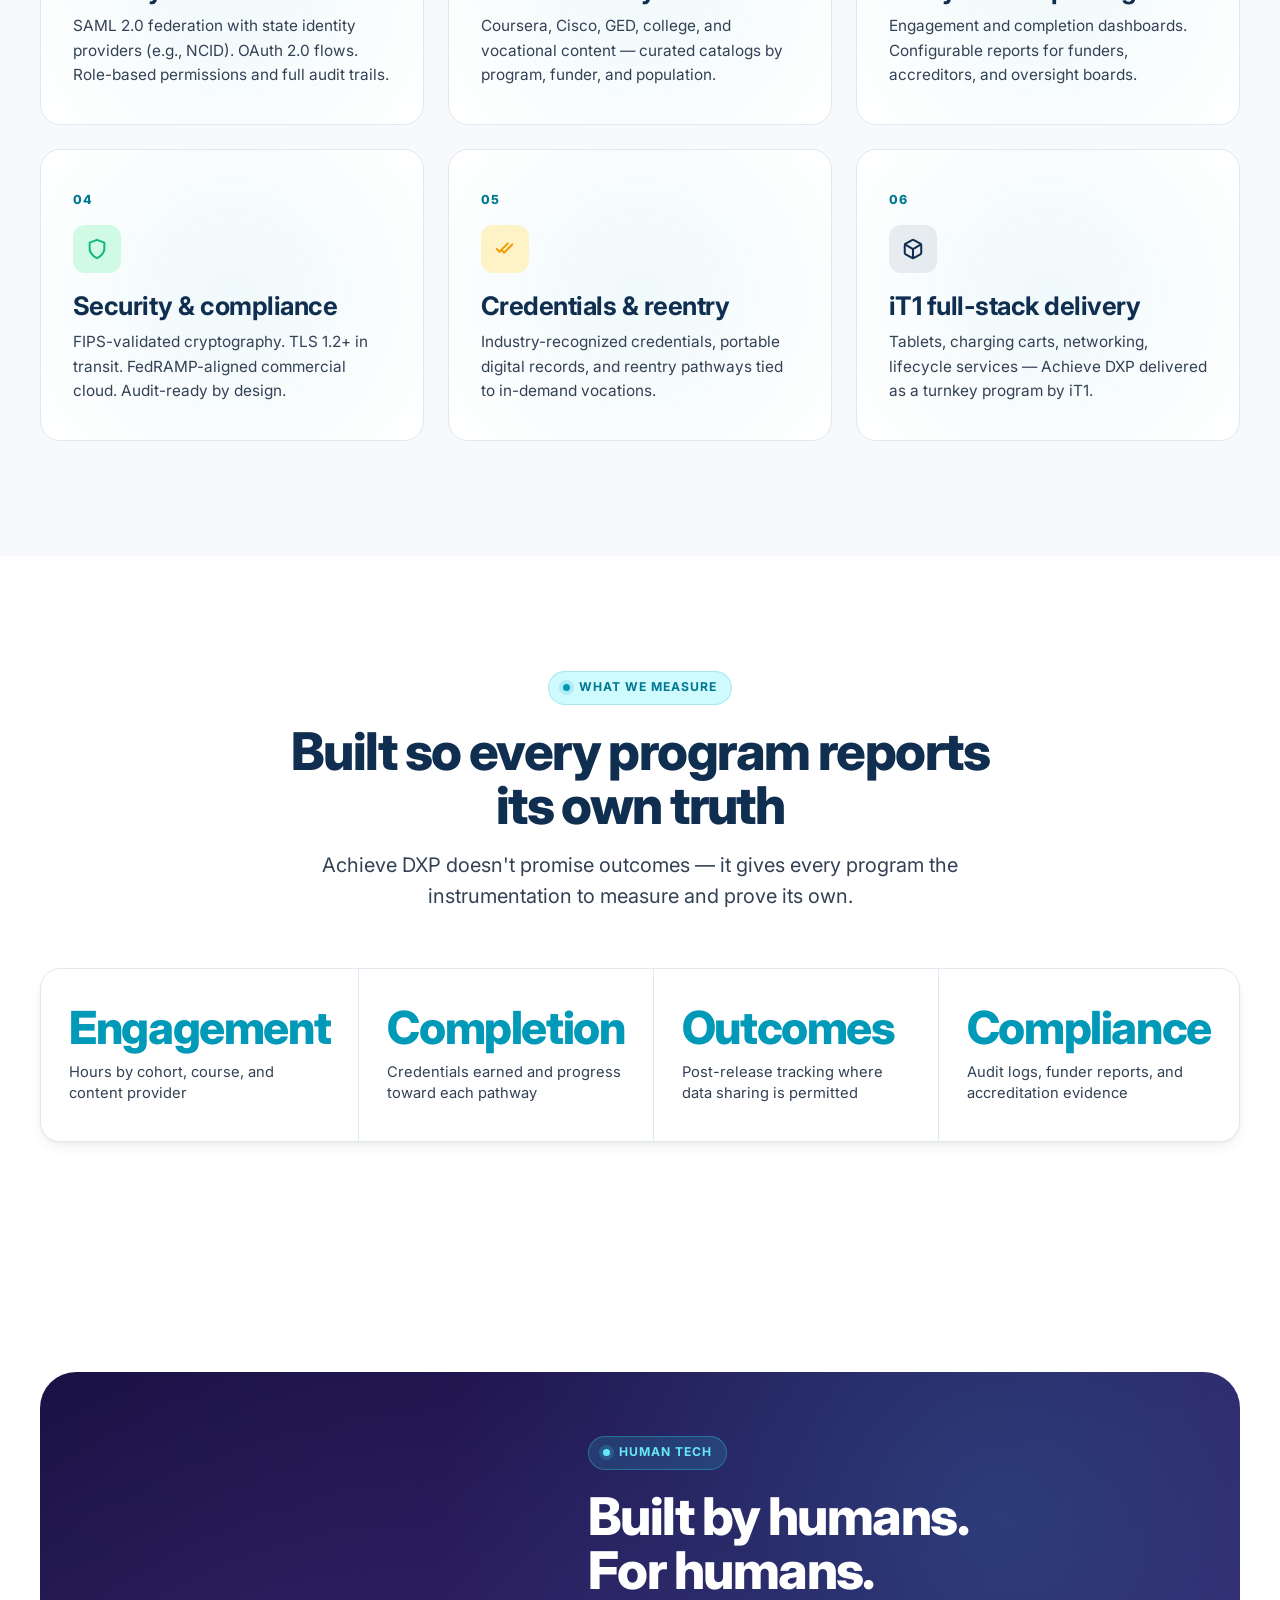
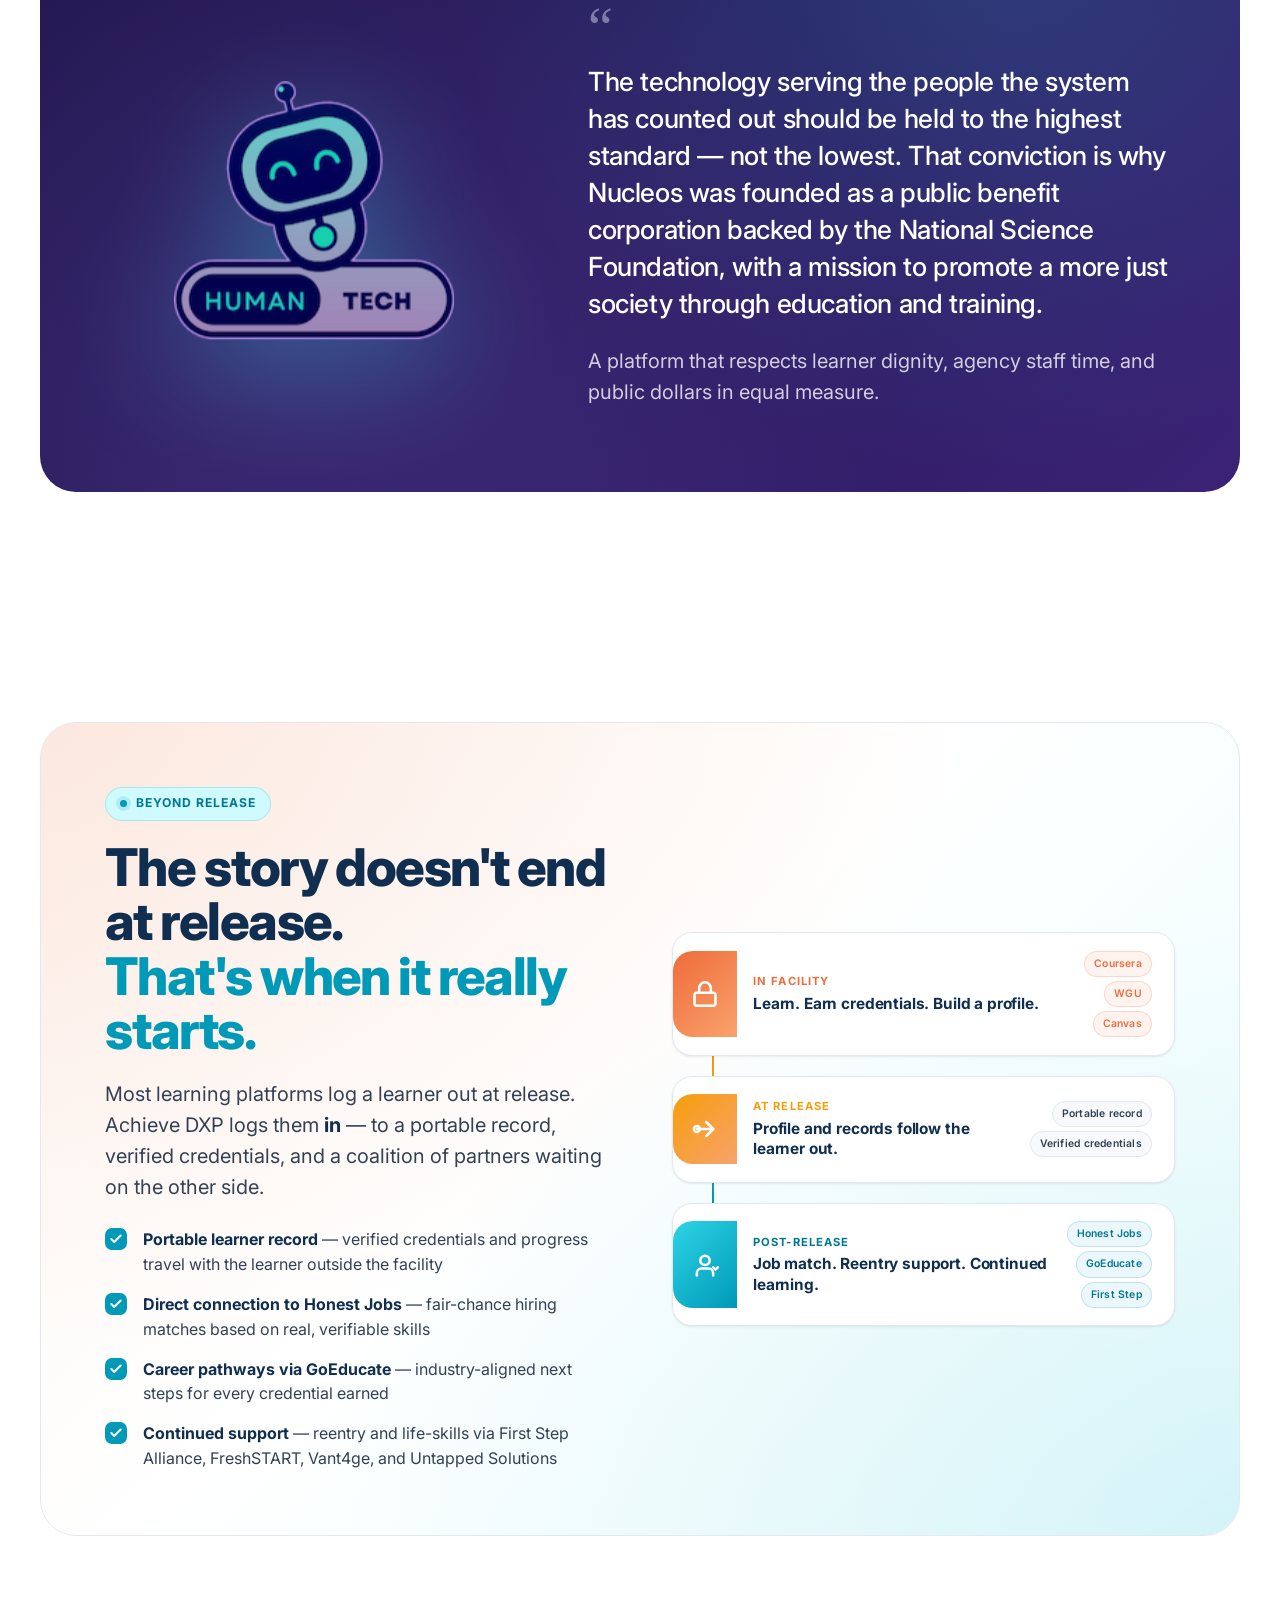
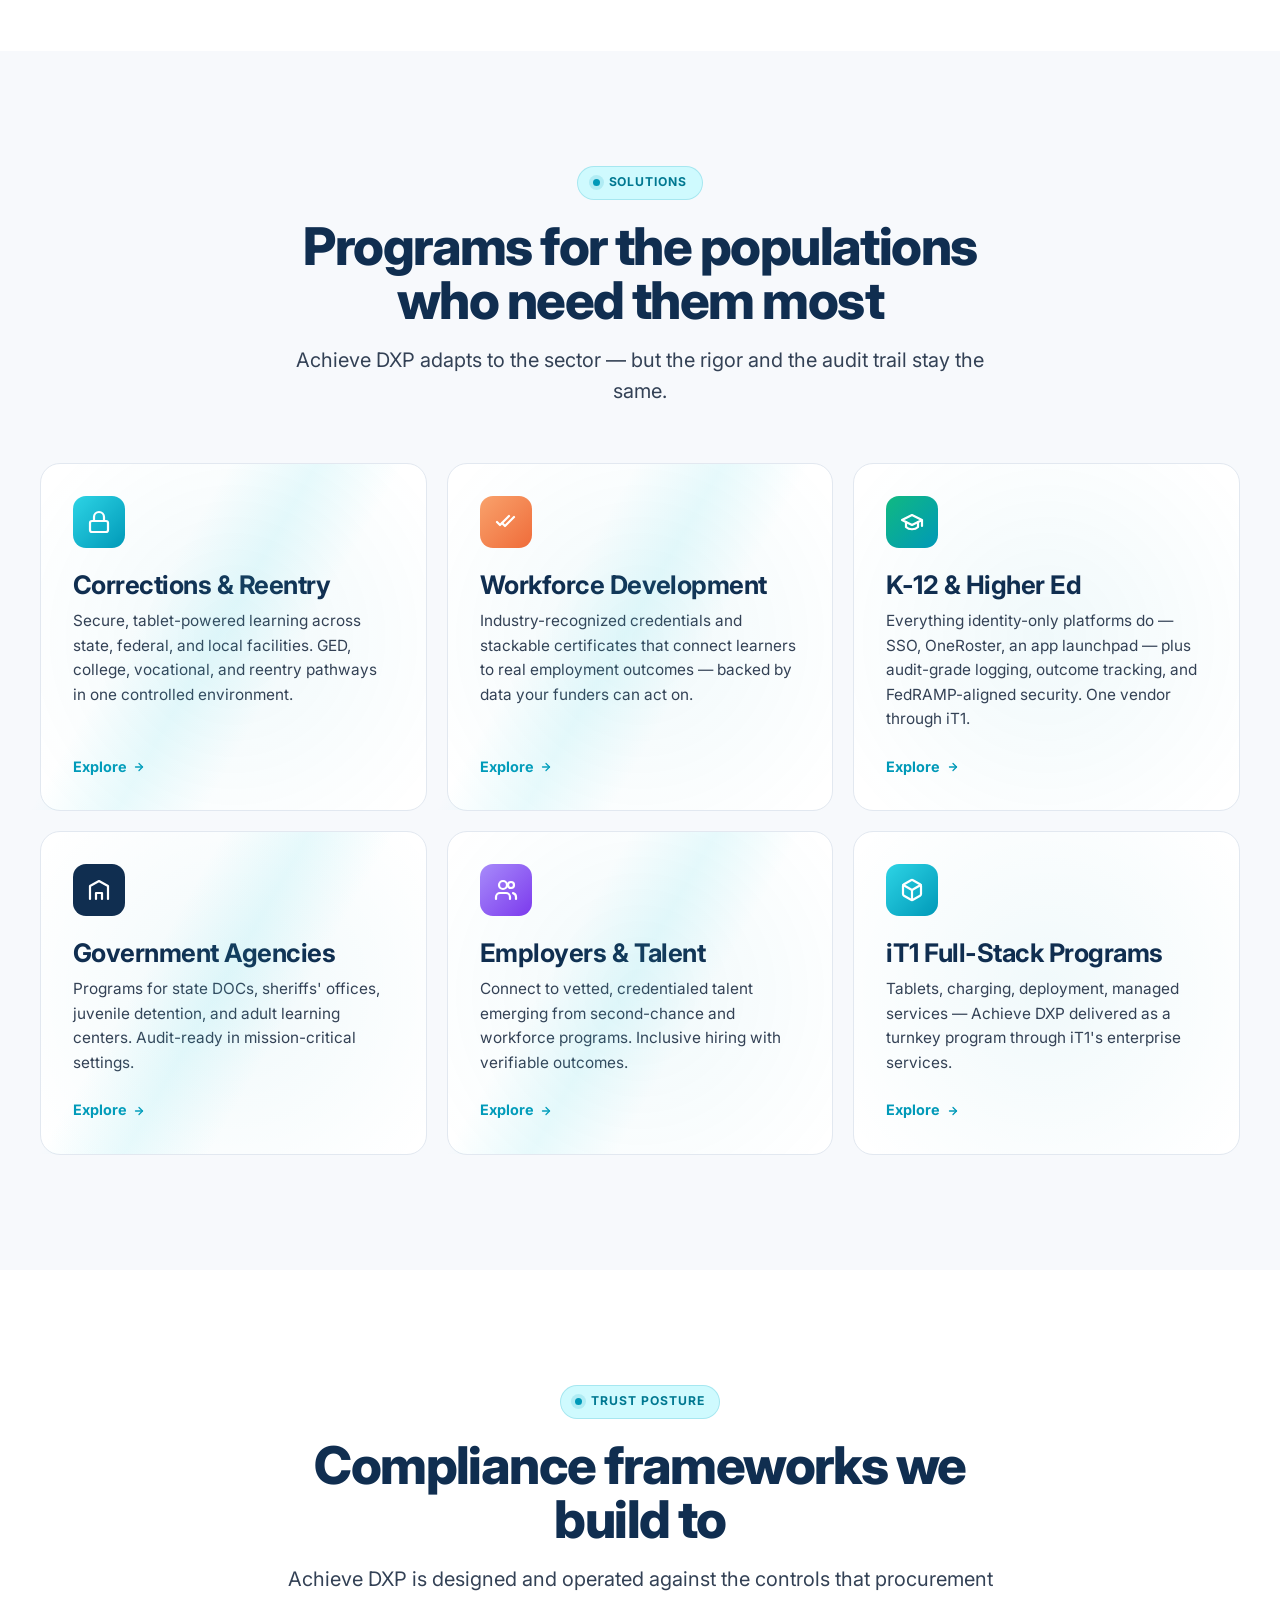
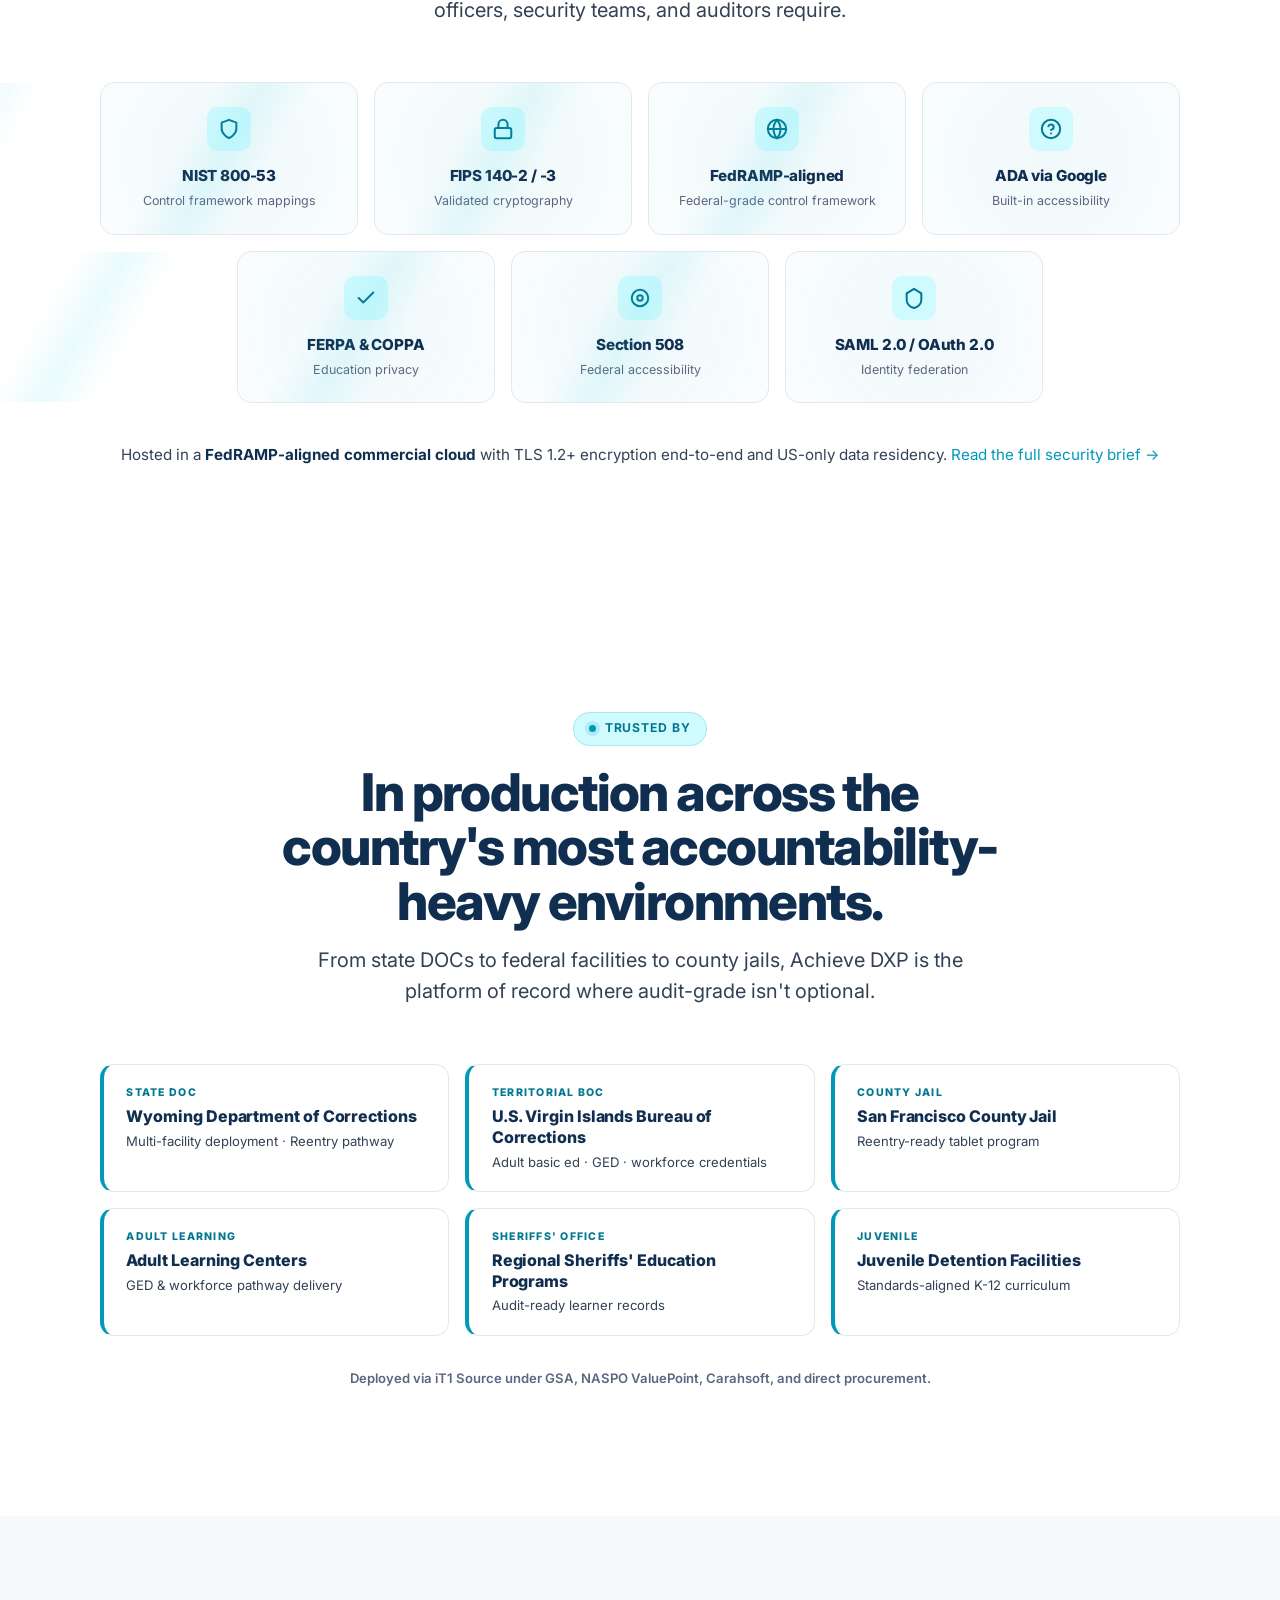
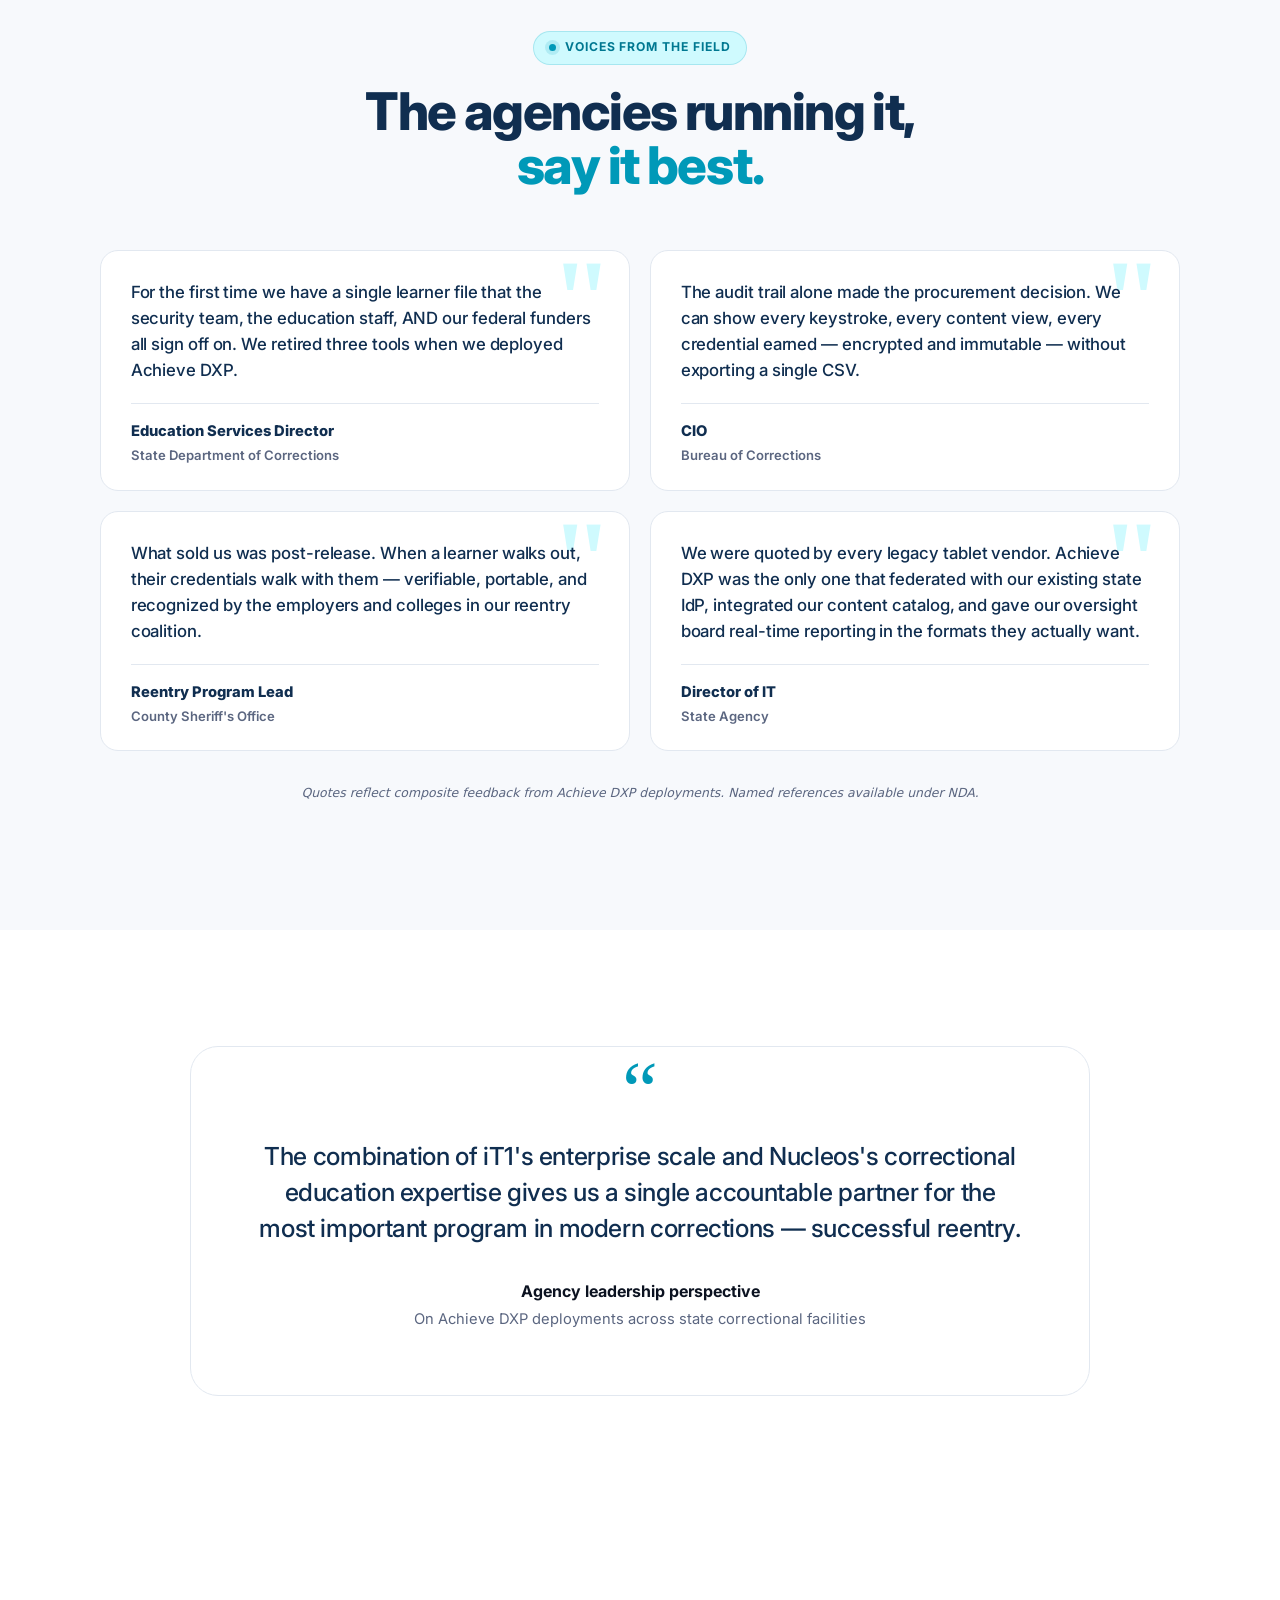
==== commit b36f3d0b: "chore: point cross-product links at hosted URLs Replace localhost dev links with the deployed target" ====
--- a/index.html
+++ b/index.html
@@ -28,11 +28,11 @@
       <li><a href="security.html">Security</a></li>
       <li><a href="about.html">About</a></li>
       <li class="nav-sep" aria-hidden="true"></li>
-      <li><a class="nav-app nav-app--workforce" href="http://localhost:3100">Workforce</a></li>
-      <li><a class="nav-app nav-app--grants" href="http://localhost:8091">Grants</a></li>
+      <li><a class="nav-app nav-app--workforce" href="https://web-production-059d02.up.railway.app/">Workforce</a></li>
+      <li><a class="nav-app nav-app--grants" href="https://carnagerogue.github.io/achievedxp-grant-navigator/">Grants</a></li>
     </ul>
     <div class="nav-cta">
-      <a class="btn btn-ghost btn-sm" href="http://localhost:5173/login">Sign in</a>
+      <a class="btn btn-ghost btn-sm" href="https://stage.achievedxp.com/login">Sign in</a>
       <a class="btn btn-ghost btn-sm" href="contact.html">Talk to us</a>
       <a class="btn btn-primary btn-sm" href="contact.html#demo">Request demo
         <svg class="arrow" width="14" height="14" viewBox="0 0 24 24" fill="none" stroke="currentColor" stroke-width="2.4" stroke-linecap="round" stroke-linejoin="round"><line x1="5" y1="12" x2="19" y2="12"/><polyline points="12 5 19 12 12 19"/></svg>
@@ -52,10 +52,10 @@
   <a href="solutions.html">Solutions</a>
   <a href="security.html">Security</a>
   <a href="about.html">About</a>
-  <a class="mobile-app mobile-app--workforce" href="http://localhost:3100">Workforce</a>
-  <a class="mobile-app mobile-app--grants" href="http://localhost:8091">Grants</a>
+  <a class="mobile-app mobile-app--workforce" href="https://web-production-059d02.up.railway.app/">Workforce</a>
+  <a class="mobile-app mobile-app--grants" href="https://carnagerogue.github.io/achievedxp-grant-navigator/">Grants</a>
   <a href="contact.html">Contact</a>
-  <a href="http://localhost:5173/login">Sign in</a>
+  <a href="https://stage.achievedxp.com/login">Sign in</a>
   <a class="btn btn-primary" href="contact.html#demo">Request demo</a>
 </aside>
 
@@ -77,11 +77,11 @@
       <div class="hero-products">
         <span class="hero-products-label">Explore the suite</span>
         <div class="hero-products-row">
-          <a class="btn-product" href="http://localhost:3100">
+          <a class="btn-product" href="https://web-production-059d02.up.railway.app/">
             <span class="btn-product-name">Workforce Navigator</span>
             <span class="btn-product-sub">Jobs &amp; reentry pathways</span>
           </a>
-          <a class="btn-product" href="http://localhost:8091">
+          <a class="btn-product" href="https://carnagerogue.github.io/achievedxp-grant-navigator/">
             <span class="btn-product-name">Grant Navigator</span>
             <span class="btn-product-sub">Funding &amp; compliance</span>
           </a>
